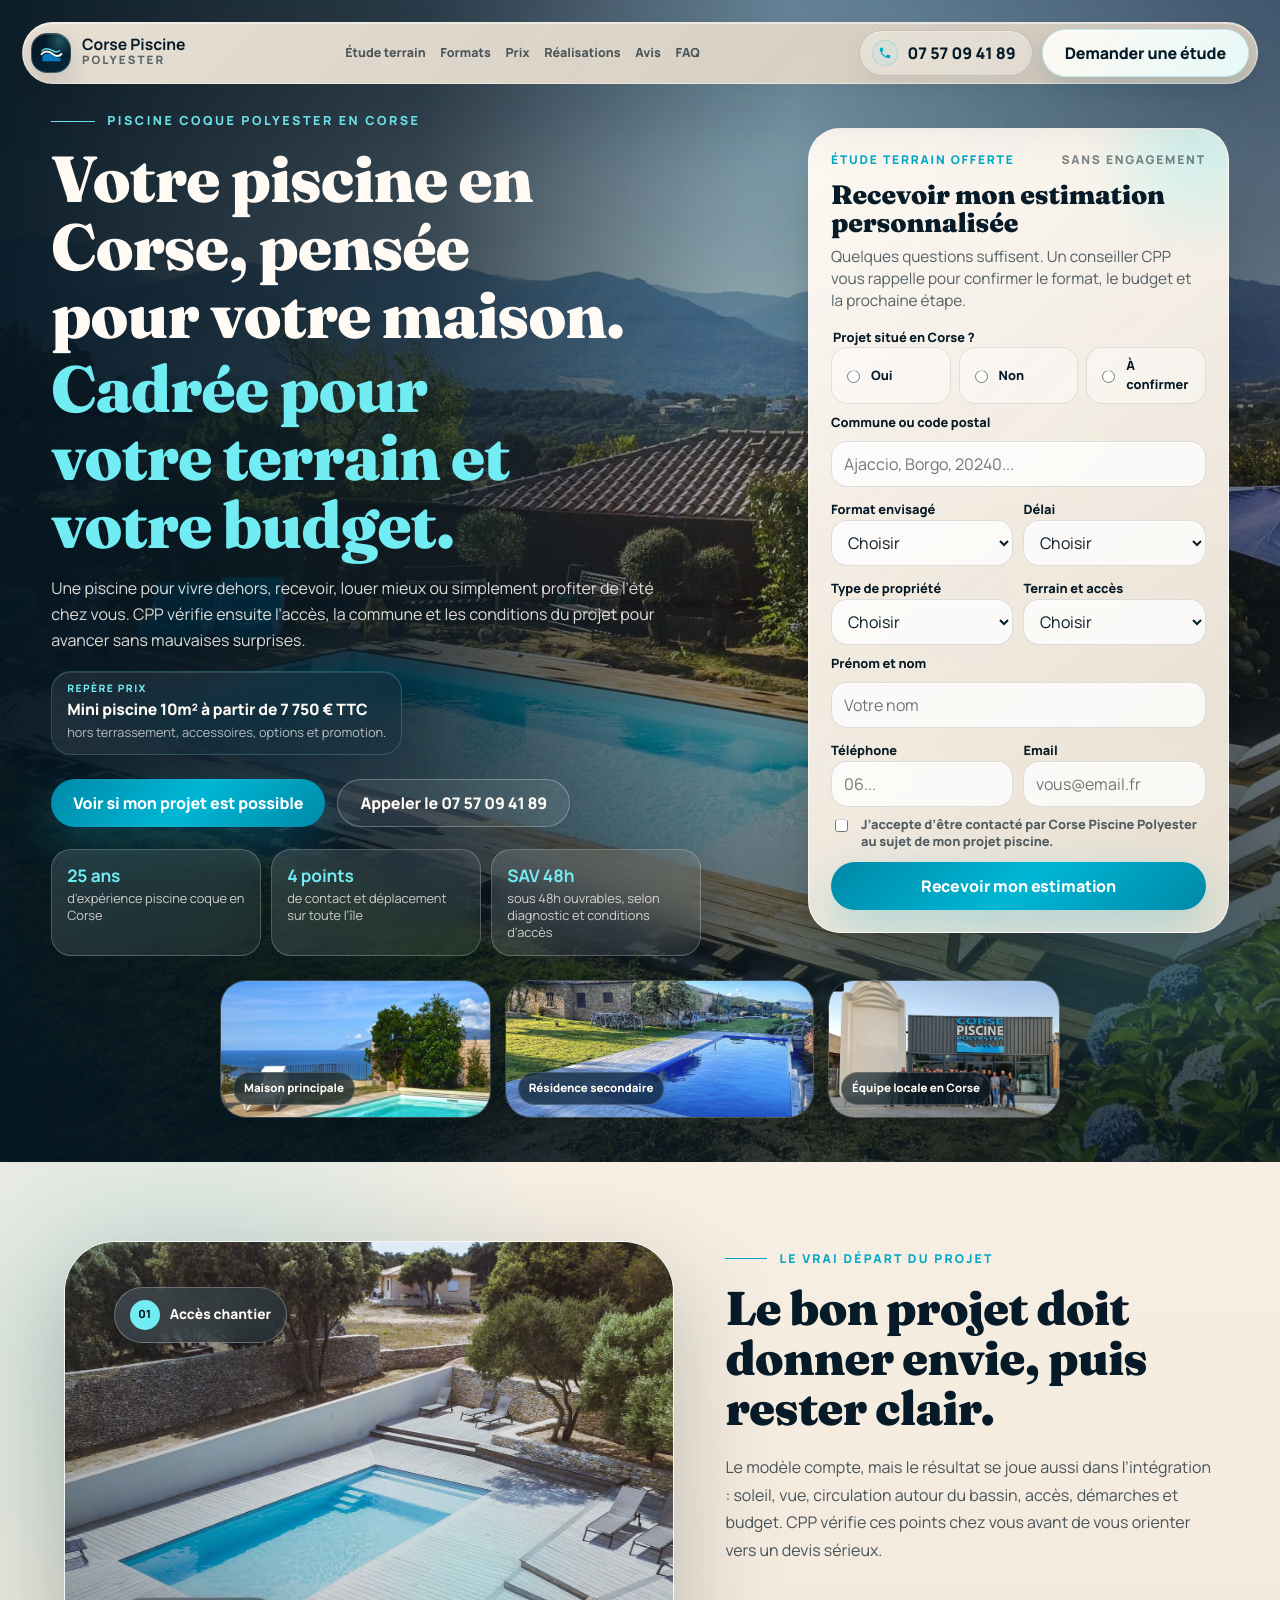
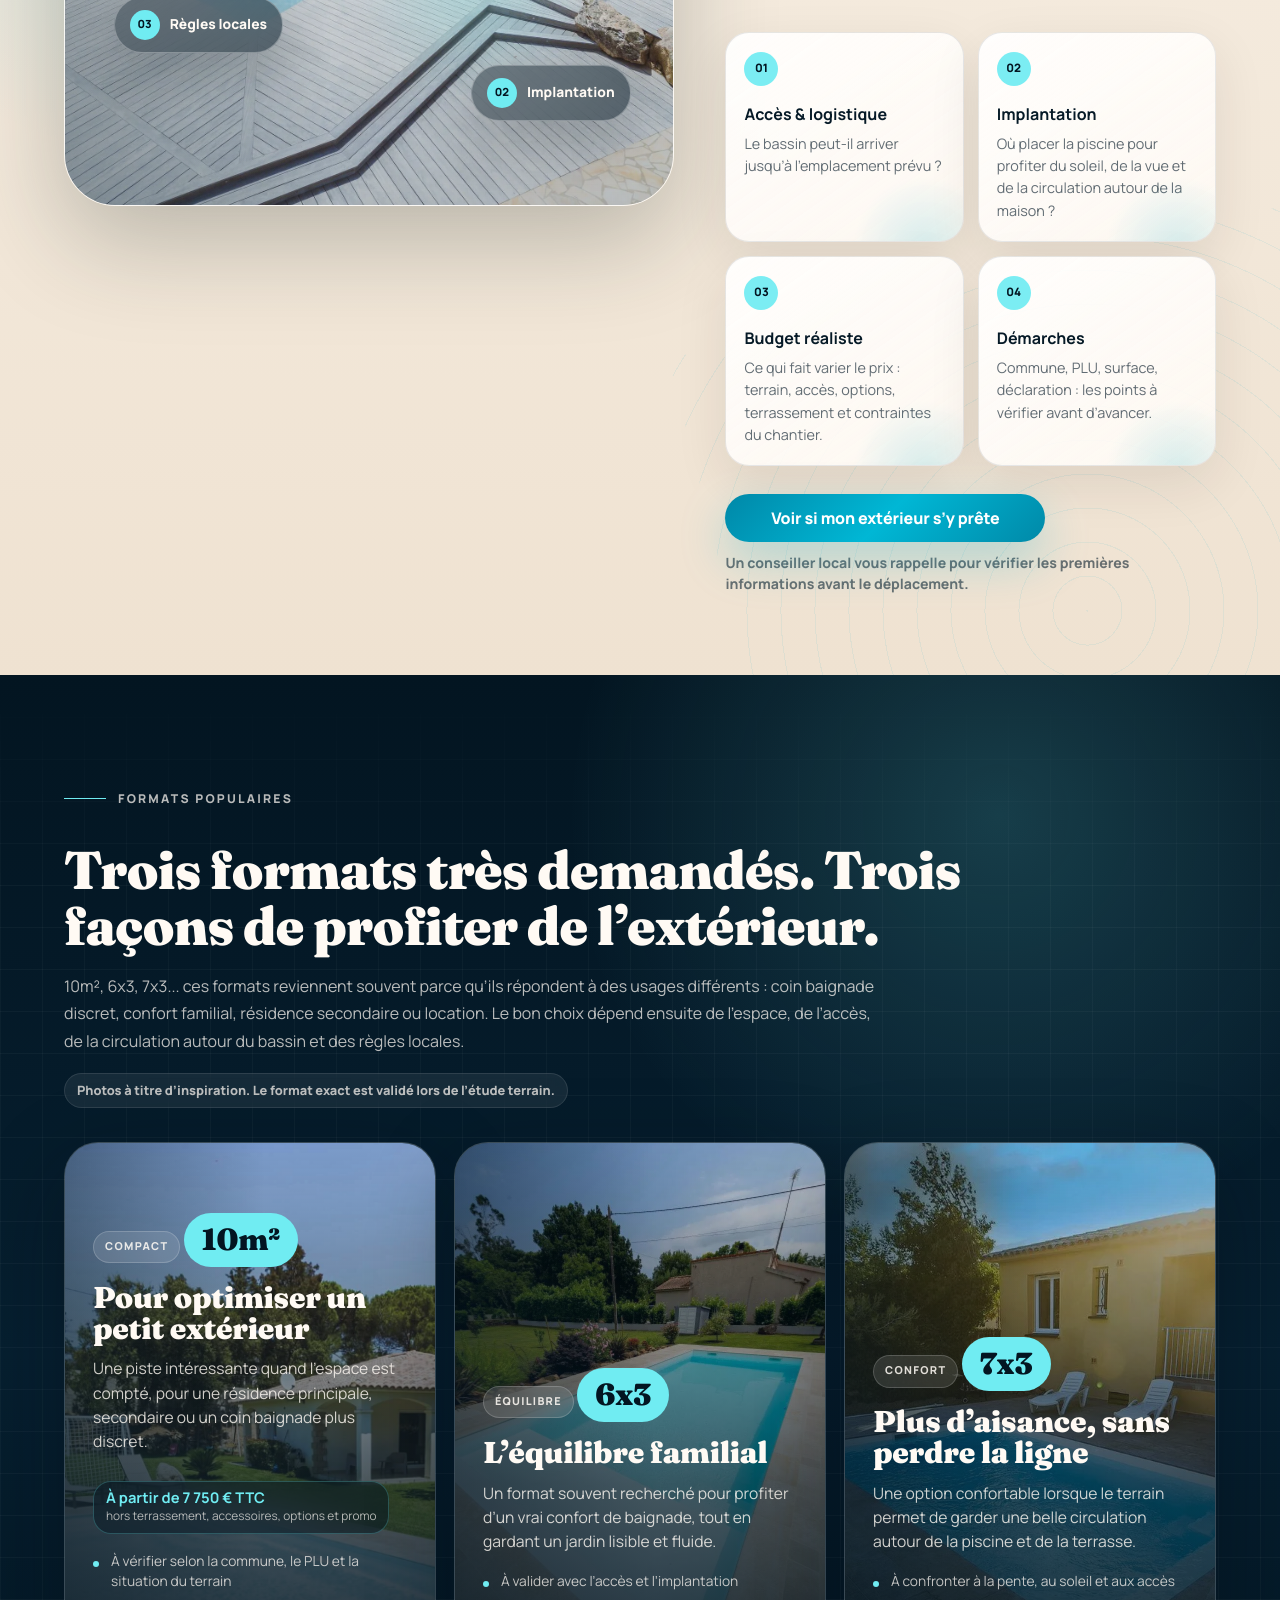
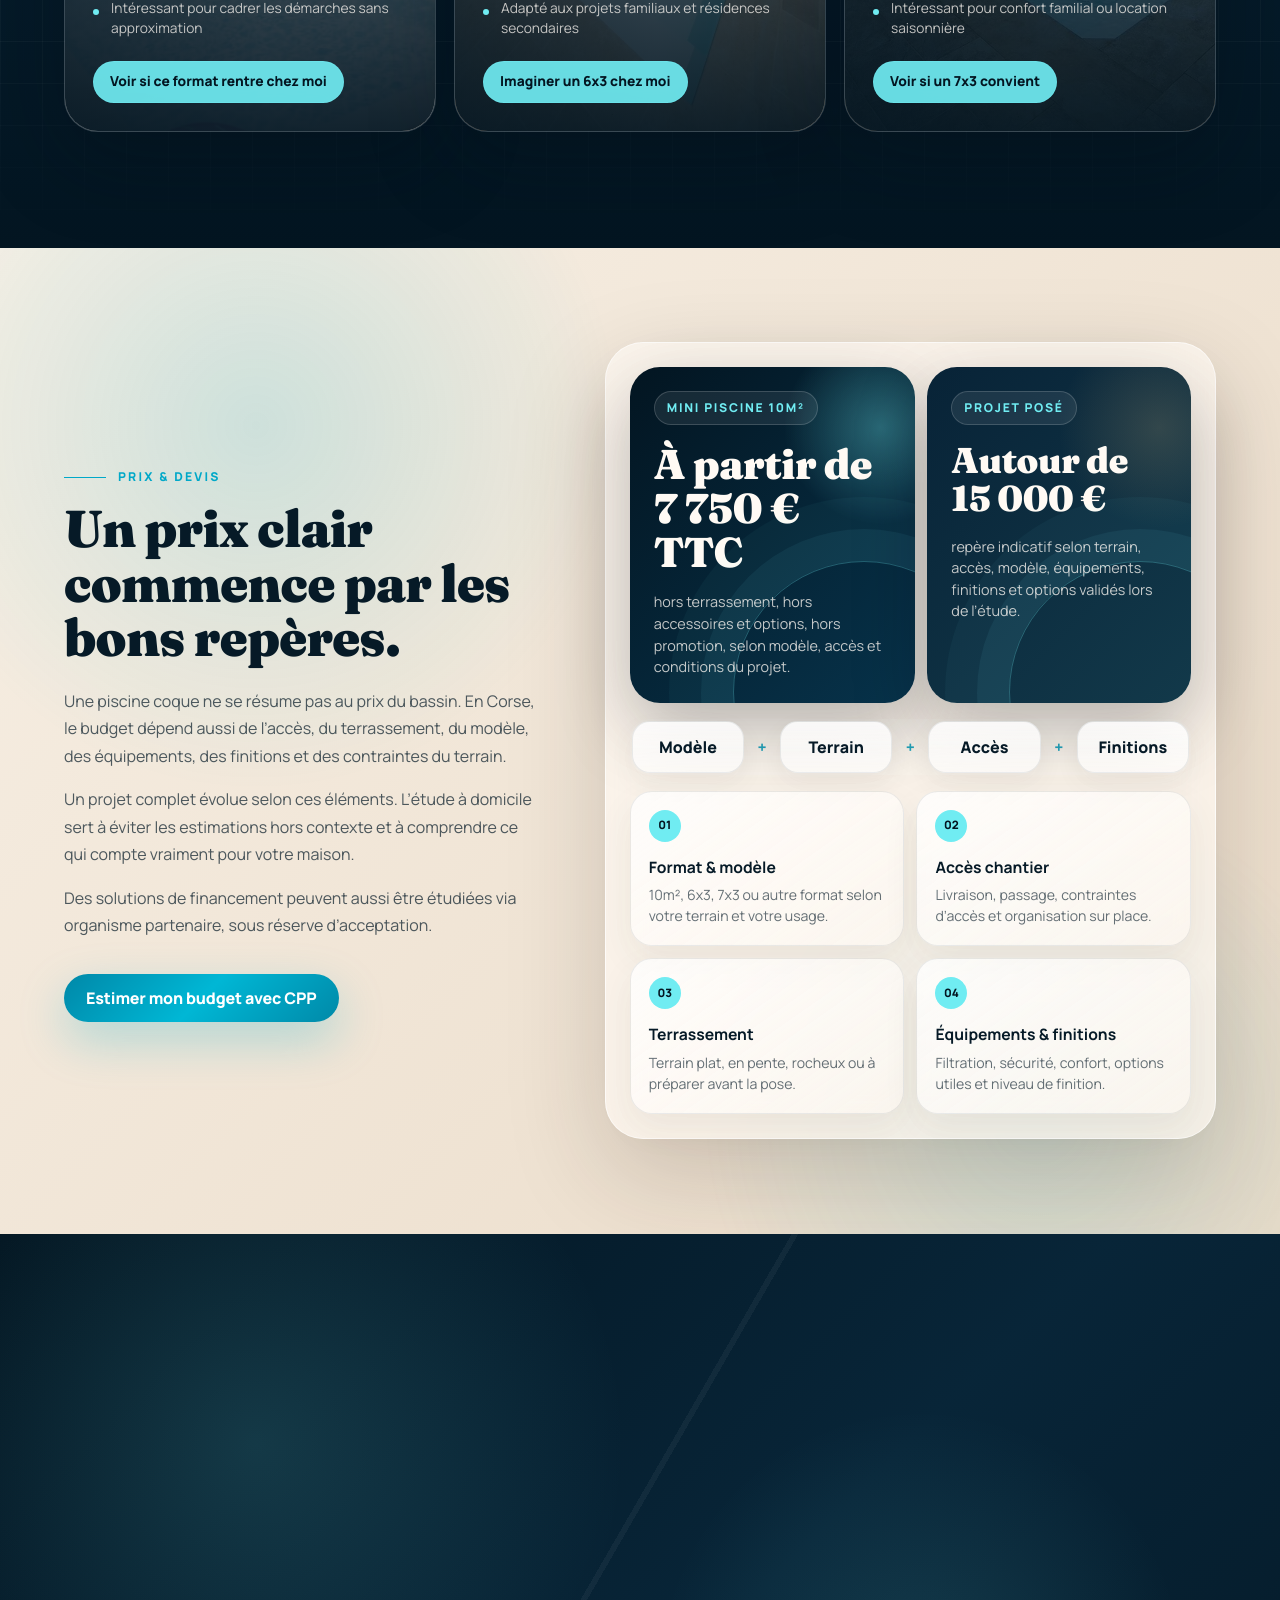
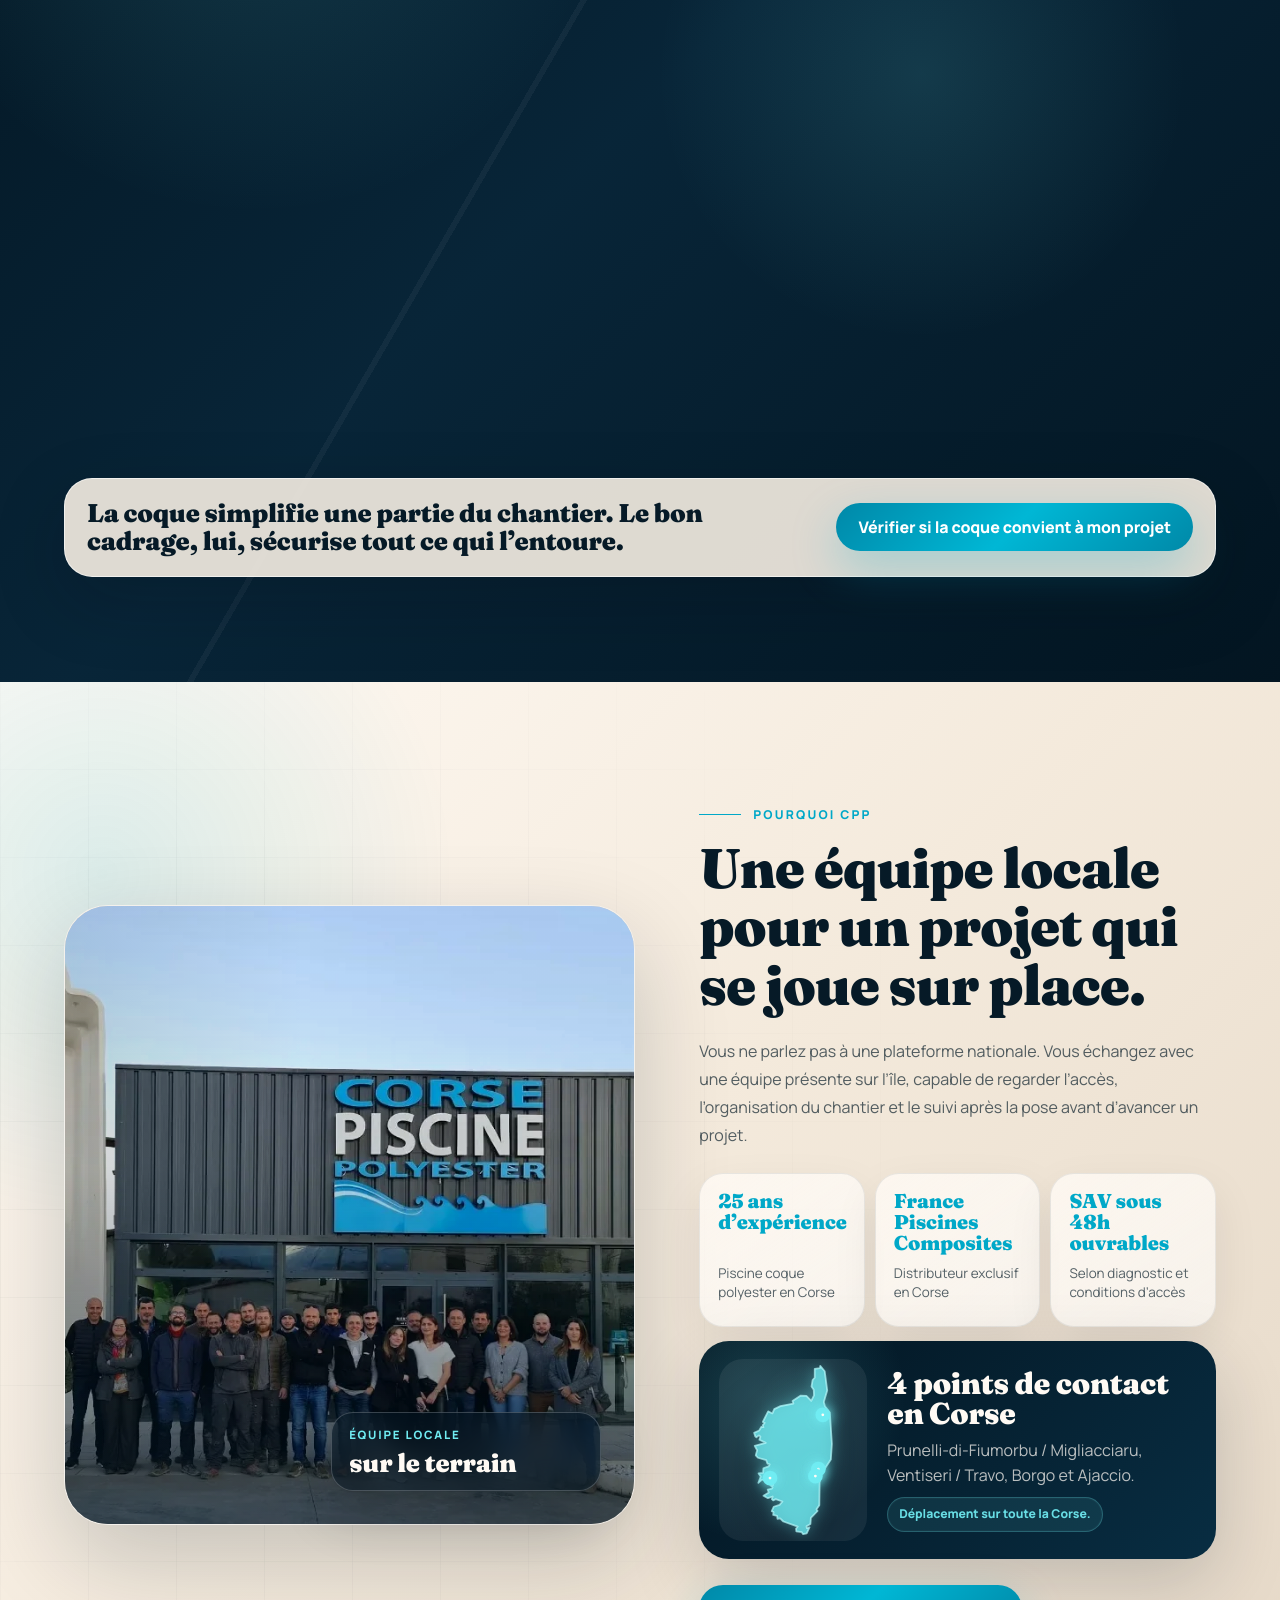
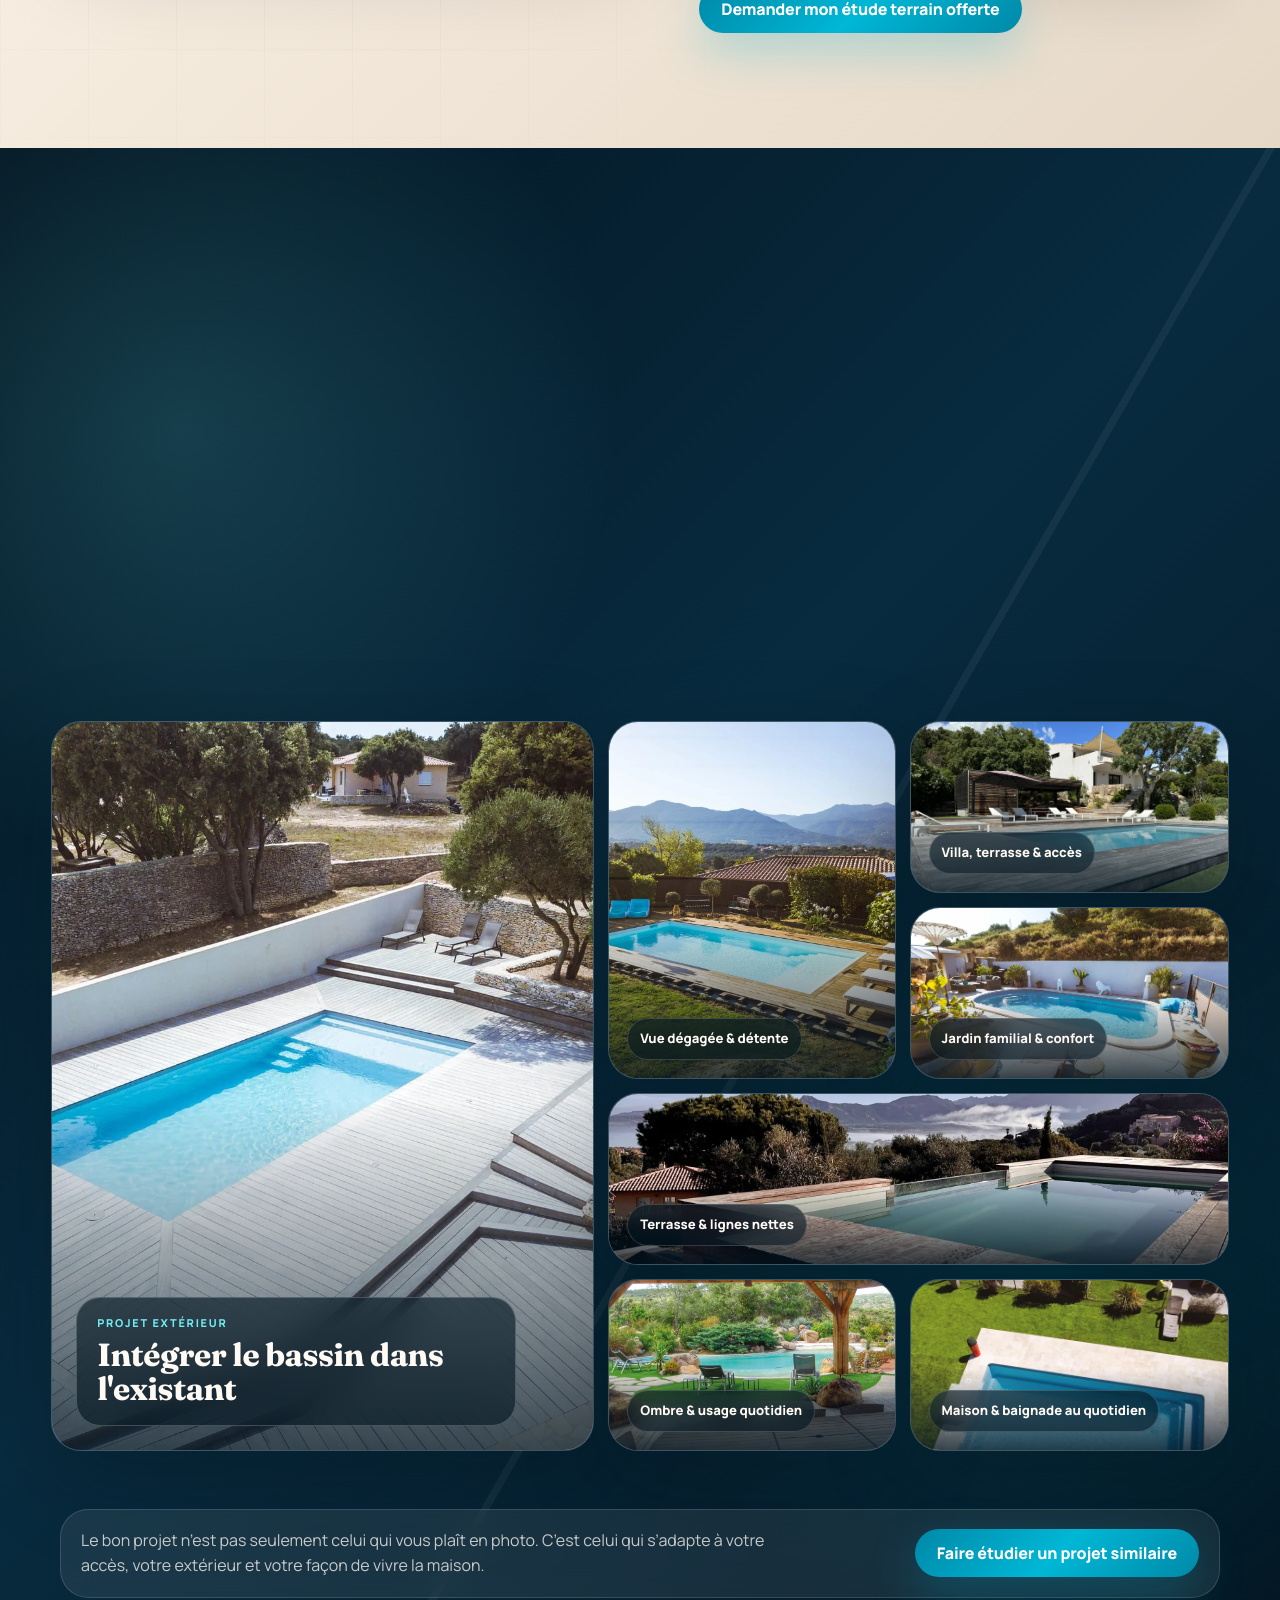
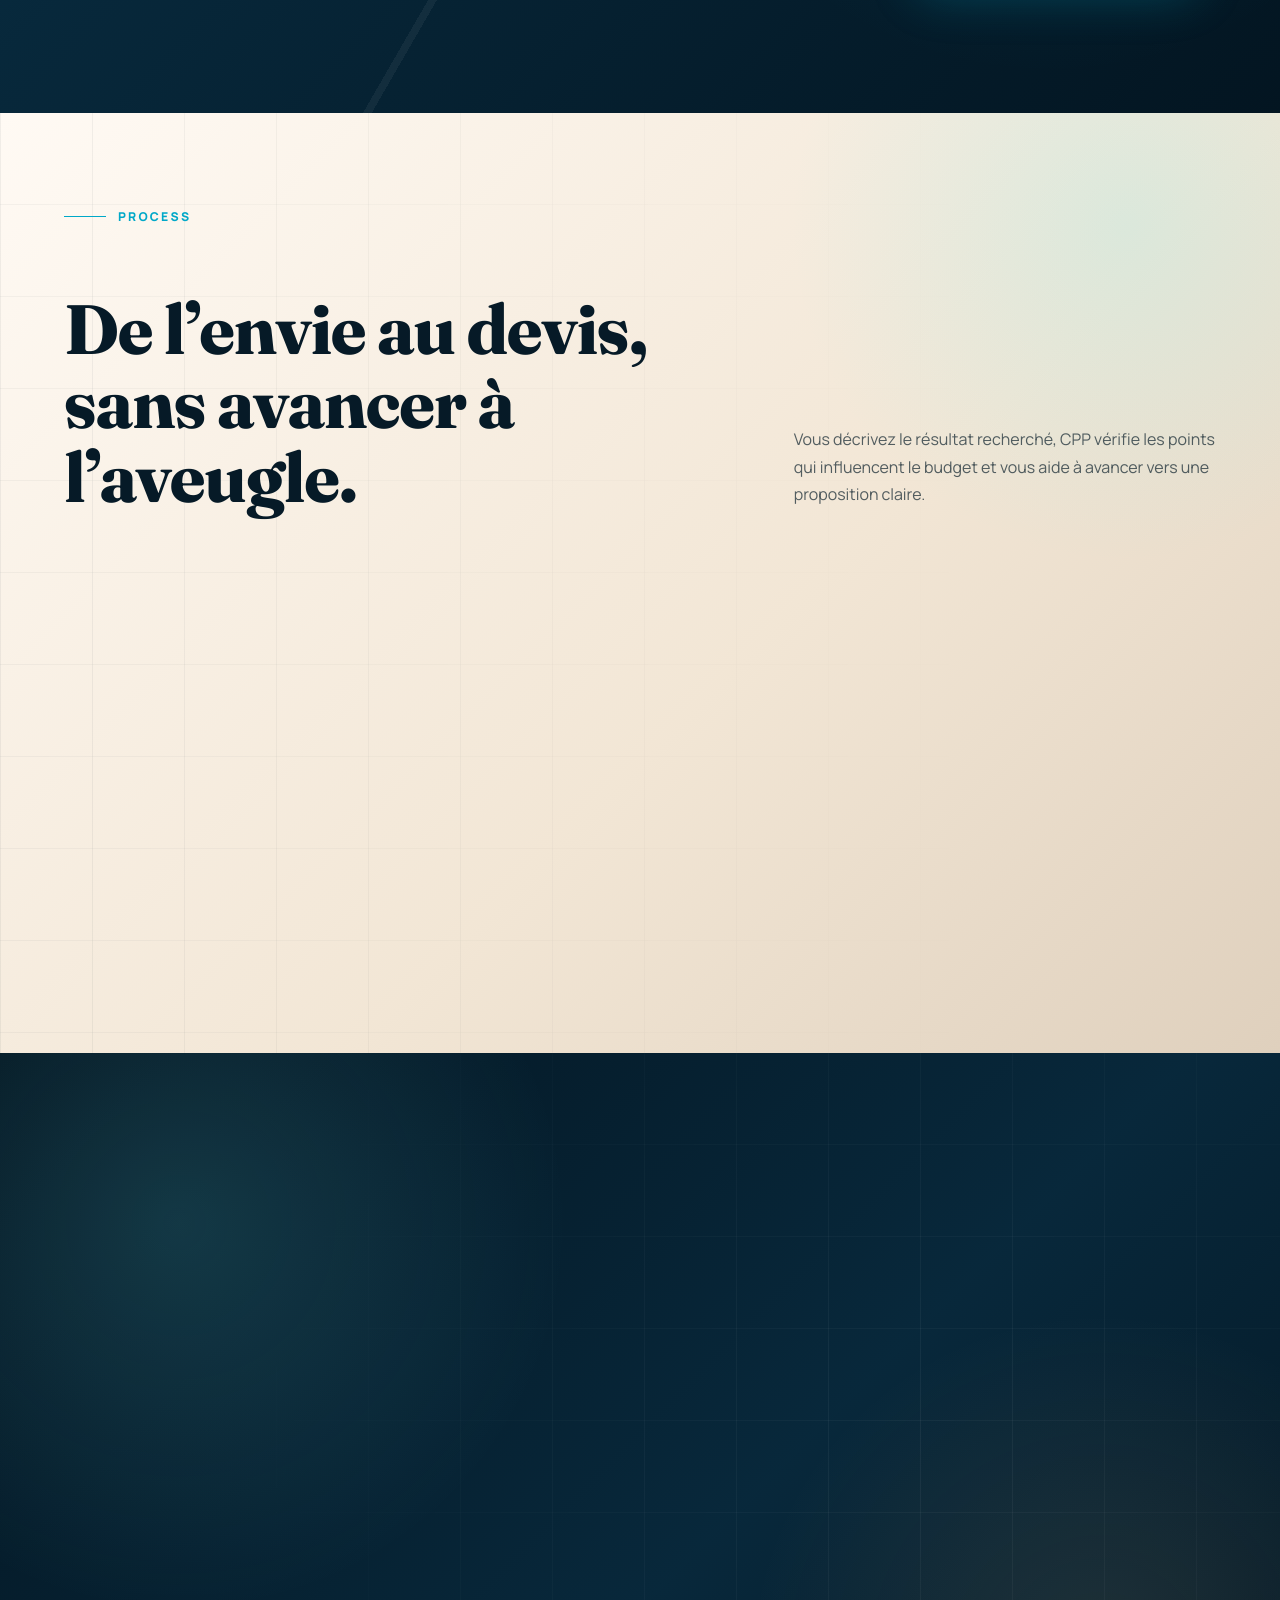
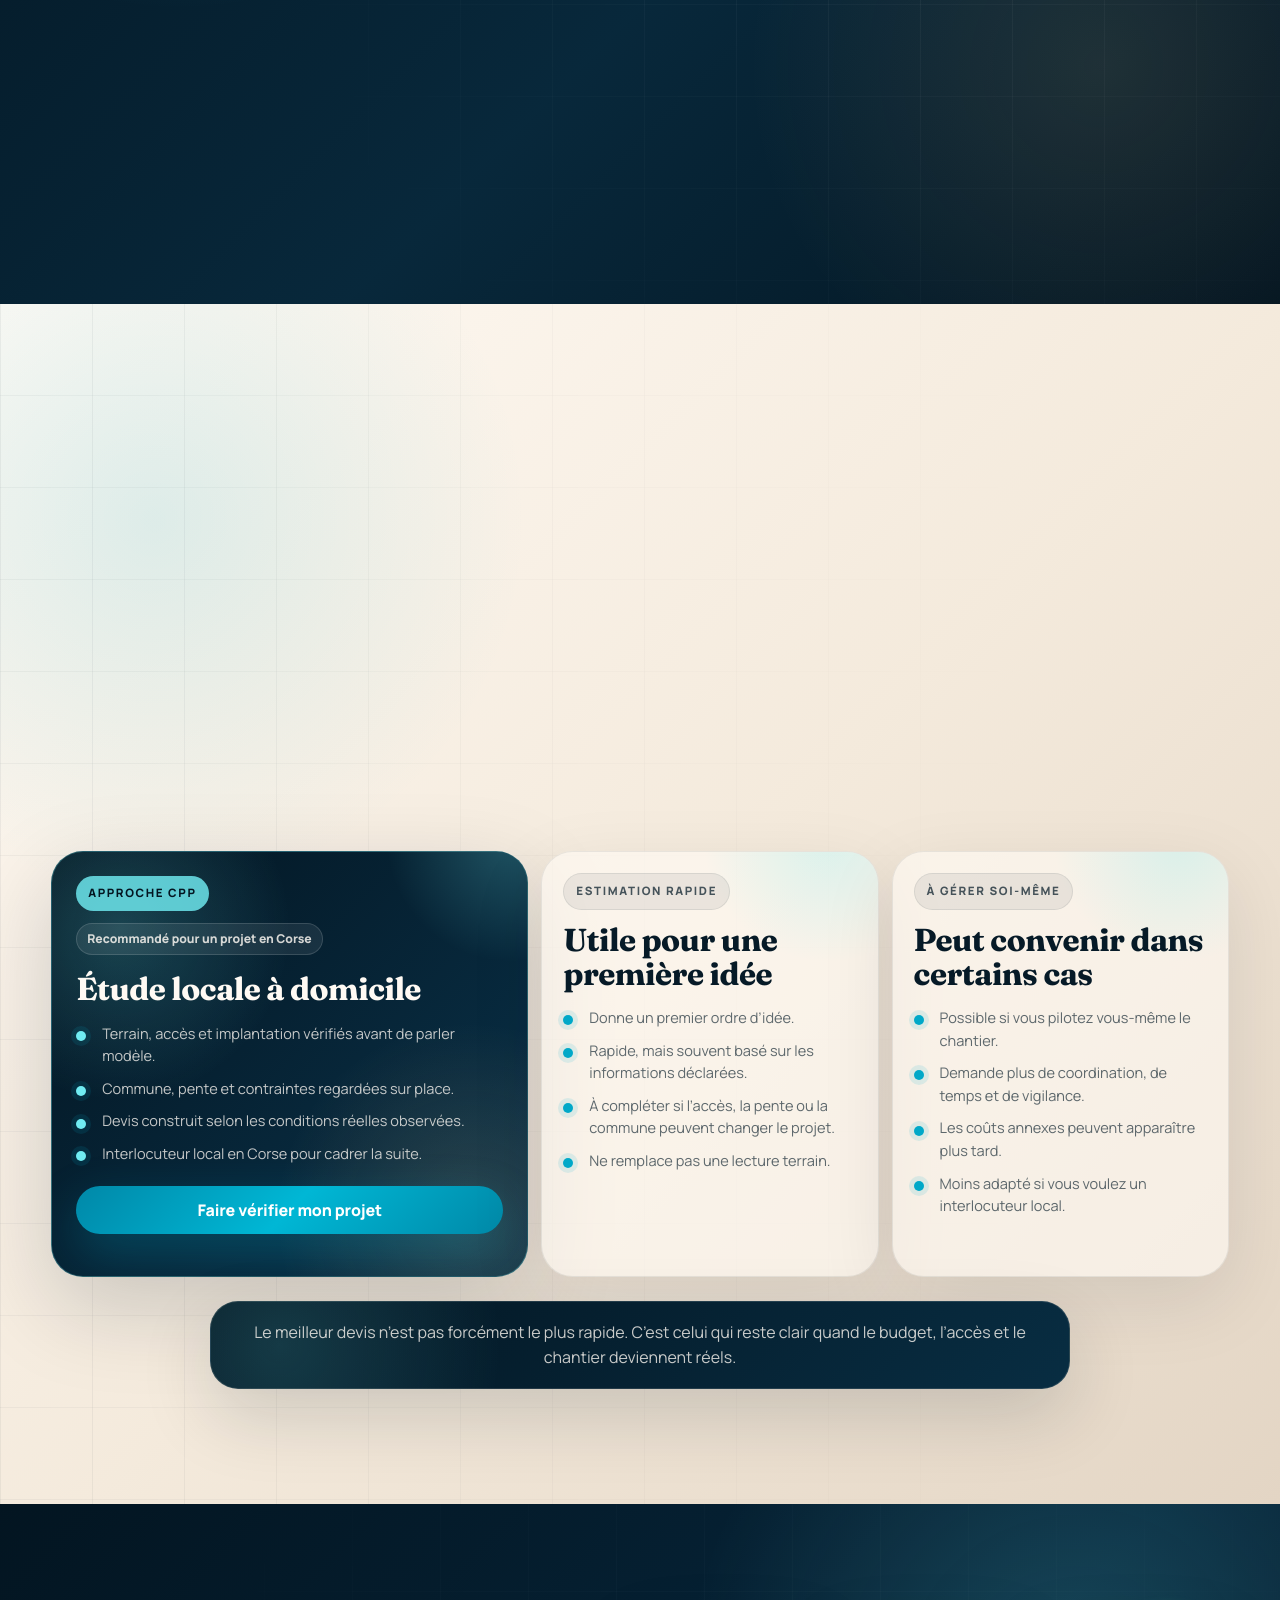
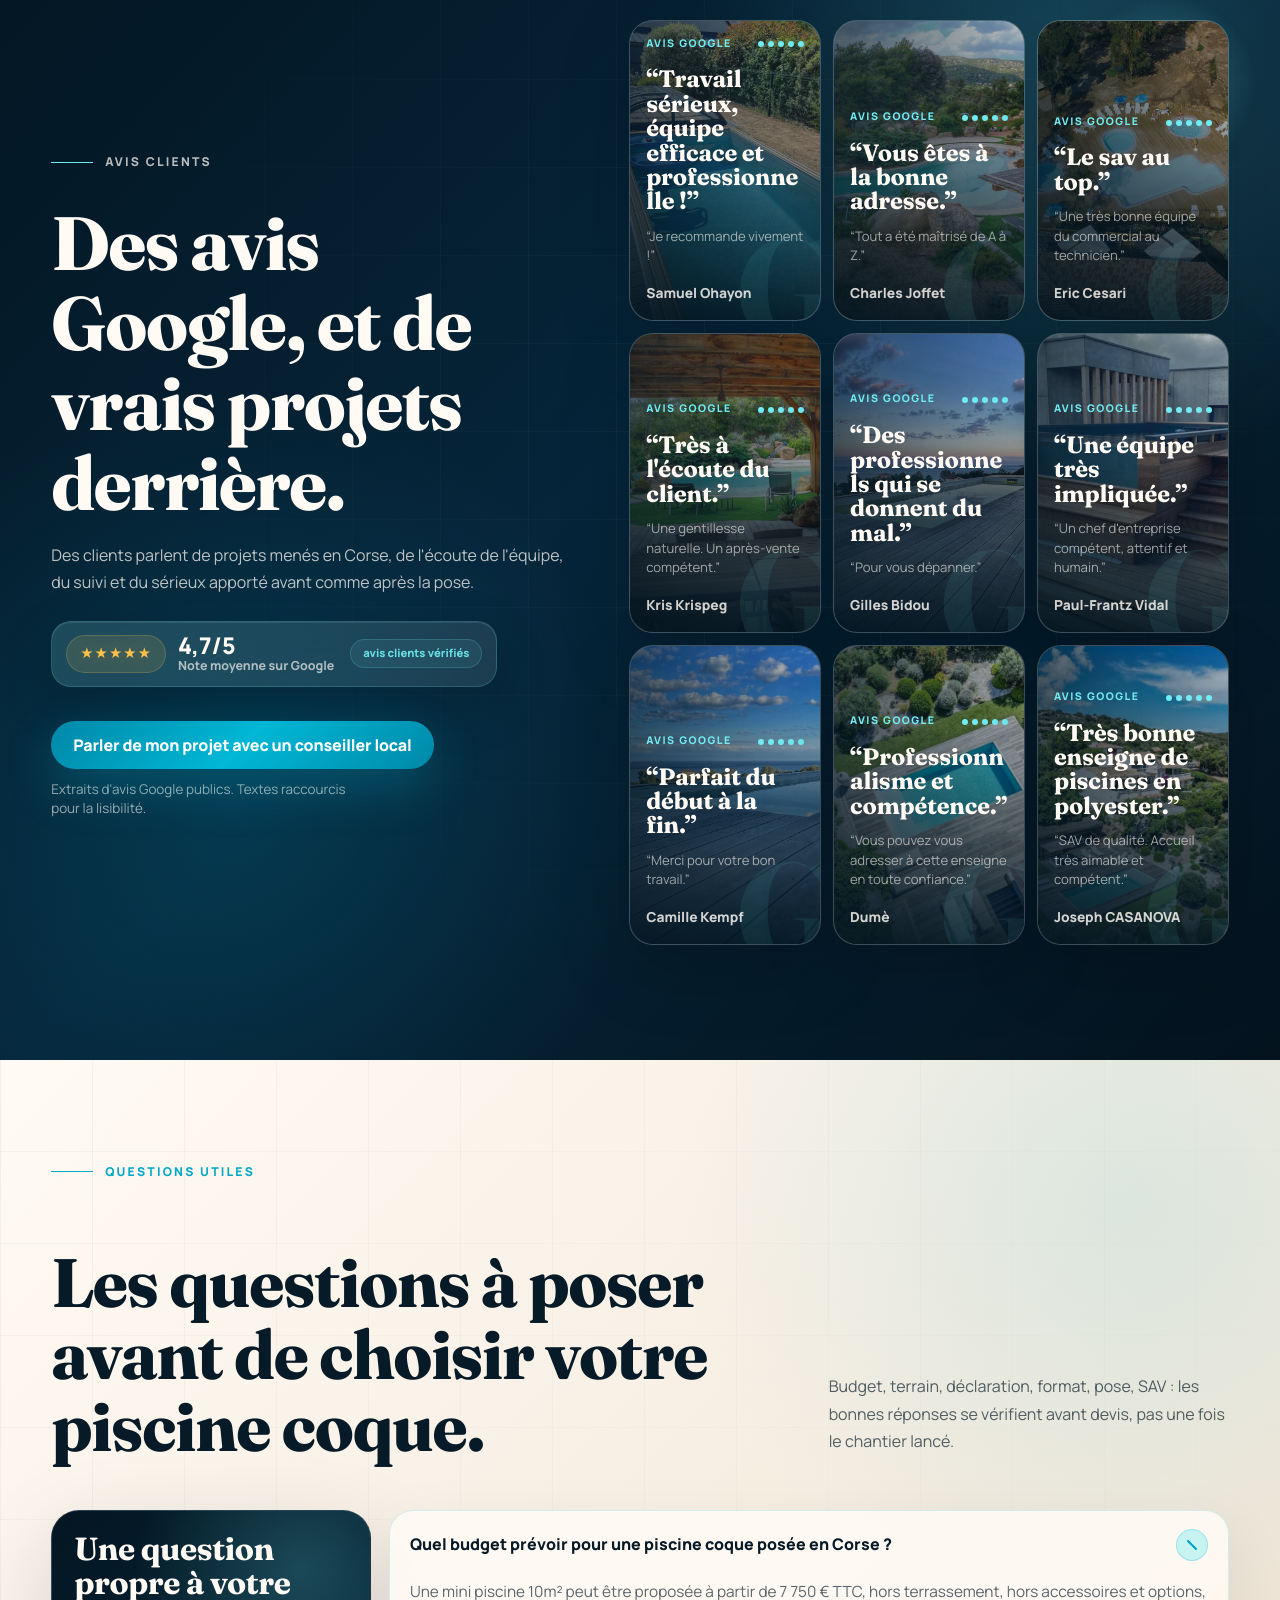
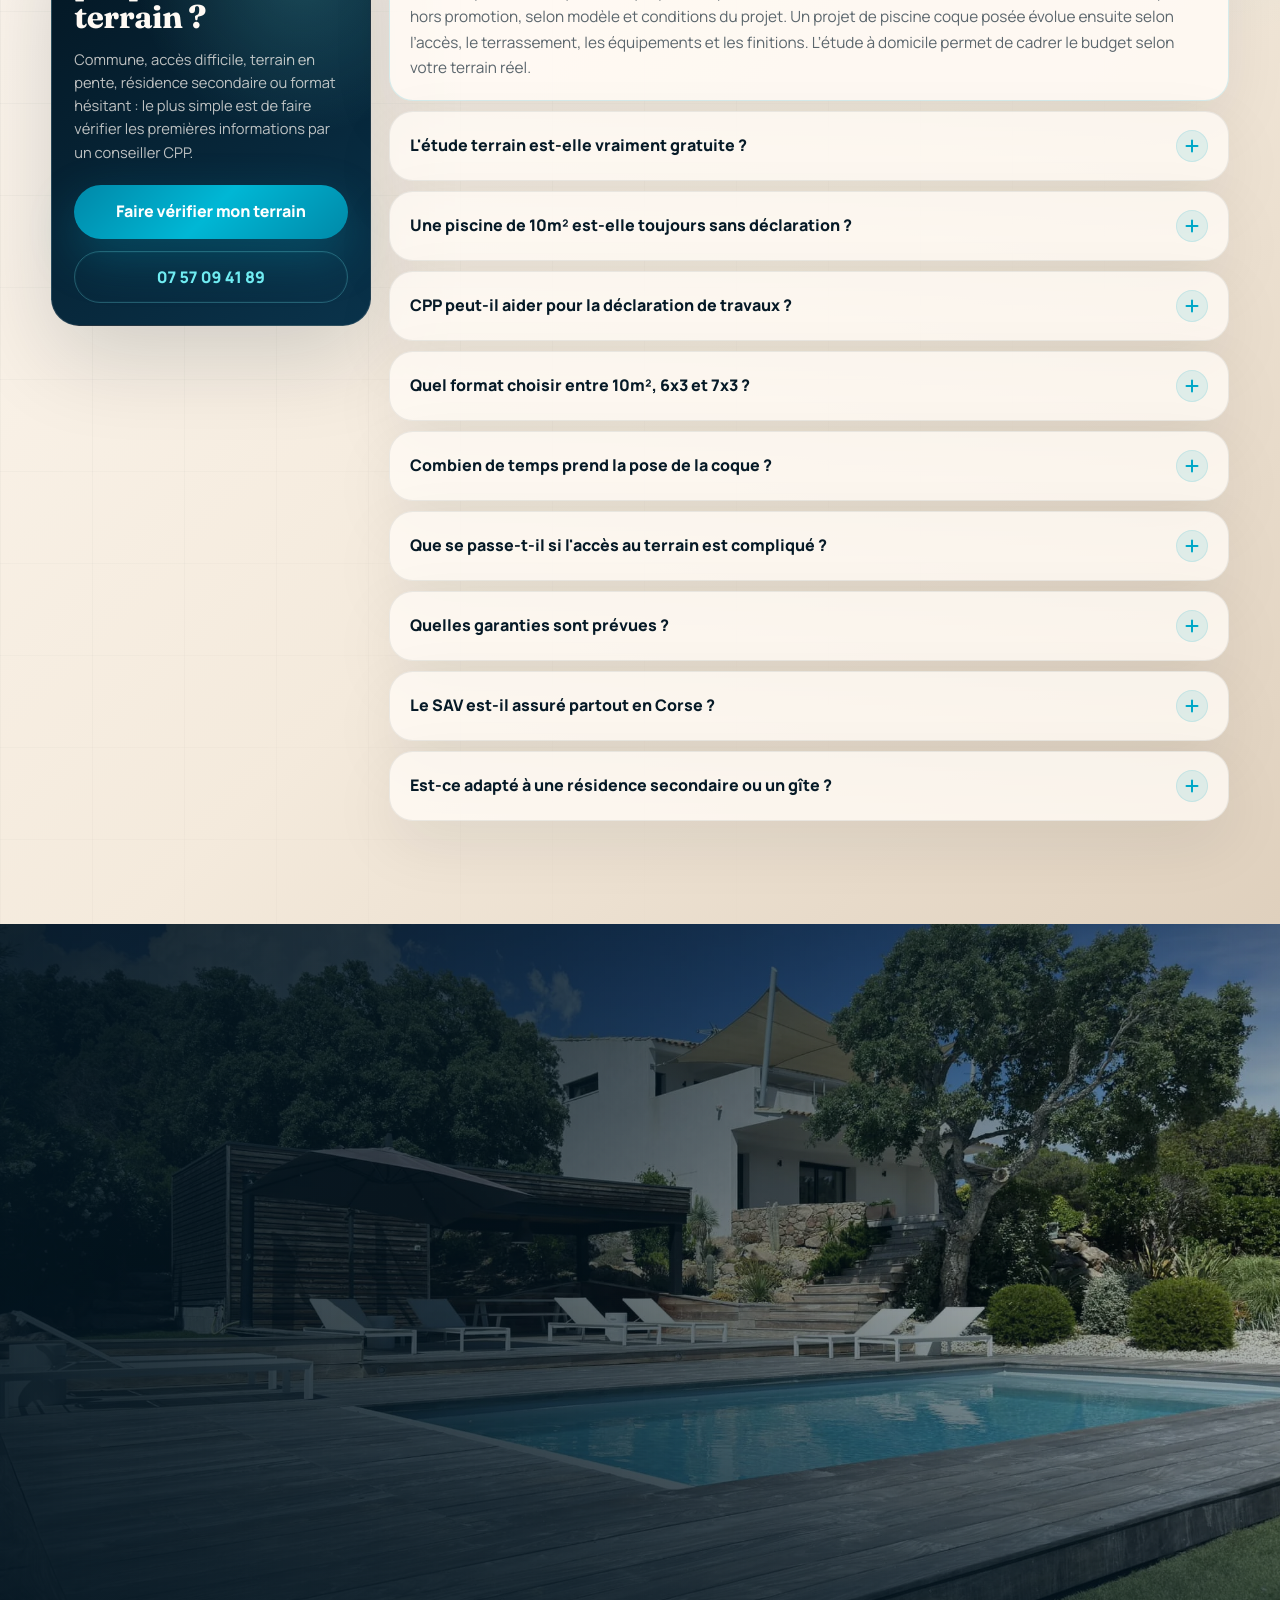
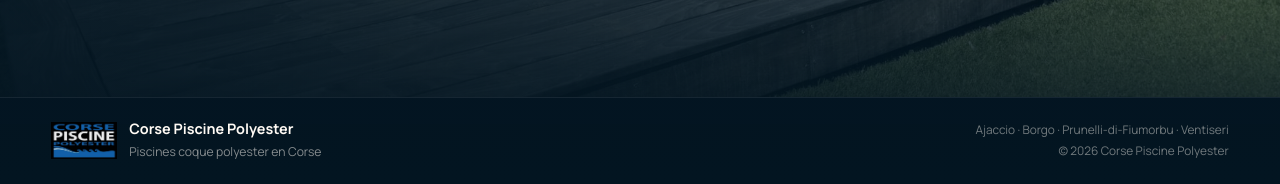
==== index.html @ 0f9ff02d "Add client-requested 25-year manufacturer warranty wording" ====
﻿<!doctype html>
<html lang="fr">
<head>
  <meta charset="utf-8">
  <meta name="viewport" content="width=device-width, initial-scale=1">
  <title>Corse Piscine Polyester | Design Lab V2</title>
  <meta name="description" content="Prototype créatif premium pour Corse Piscine Polyester.">
  <link rel="preload" as="image" href="assets/hero.webp">
  <link rel="stylesheet" href="styles.css?v=mobile-header-phone-exact-center">
</head>
<body>
  <header class="site-header" data-header>
    <a class="brand" href="#hero" aria-label="Corse Piscine Polyester">
      <span class="brand-mark" aria-hidden="true">
        <svg viewBox="0 0 64 64" focusable="false">
          <path class="brand-wave-fill" d="M12 38c8.2-8.4 17.4-8.4 27.6 0 4.1 3.4 8.4 4.2 12.4 2.4v8.9H12V38Z"/>
          <path class="brand-wave-line" d="M10 33.6c7-7.7 15.6-7.7 25.8 0 7.1 5.3 13.1 5.1 18.2-.5"/>
          <path class="brand-wave-line brand-wave-line-soft" d="M11 25.8c6.2-5.9 13.9-5.9 23.1 0 5.7 3.6 11 3.7 15.9.2"/>
        </svg>
      </span>
      <span class="brand-copy">
        <strong>Corse Piscine</strong>
        <small>POLYESTER</small>
      </span>
    </a>
    <nav class="nav-links" aria-label="Navigation prototype">
      <a href="#formulaire">Étude terrain</a>
      <a href="#formats">Formats</a>
      <a href="#budget">Prix</a>
      <a href="#realisations">Réalisations</a>
      <a href="#avis">Avis</a>
      <a href="#faq">FAQ</a>
    </nav>
    <div class="header-actions">
      <a class="header-phone" href="tel:+33757094189" data-track="header_phone_click">
        <span aria-hidden="true">
          <svg viewBox="0 0 24 24" focusable="false">
            <path d="M6.62 10.79c1.44 2.83 3.76 5.15 6.59 6.59l2.2-2.2c.28-.28.68-.36 1.04-.24 1.14.38 2.34.57 3.55.57.55 0 1 .45 1 1V20c0 .55-.45 1-1 1C10.61 21 3 13.39 3 4c0-.55.45-1 1-1h3.49c.55 0 1 .45 1 1 0 1.21.19 2.41.57 3.55.11.36.03.76-.25 1.04l-2.19 2.2Z"/>
          </svg>
        </span>
        07 57 09 41 89
      </a>
      <a class="btn btn-ivory" href="#formulaire" data-track="header_cta_click">Demander une étude</a>
    </div>
  </header>

  <main>
    <section class="hero" id="hero">
      <div class="cinema" aria-hidden="true">
        <img src="assets/hero.webp" alt="" data-parallax>
        <div class="cinema-gradient"></div>
        <div class="water-sheen"></div>
      </div>

      <div class="hero-layout">
        <div class="hero-copy">
          <div class="overline">
            <span></span>
            Piscine coque polyester en Corse
          </div>
          <h1>
            Votre piscine en Corse, pensée pour votre maison.
            <em>Cadrée pour votre terrain et votre budget.</em>
          </h1>
          <p class="lead">Une piscine pour vivre dehors, recevoir, louer mieux ou simplement profiter de l’été chez vous. CPP vérifie ensuite l’accès, la commune et les conditions du projet pour avancer sans mauvaises surprises.</p>

          <p class="hero-price-note">
            <span class="hero-price-label">Repère prix</span>
            <strong>Mini piscine 10m² à partir de 7&nbsp;750&nbsp;€ TTC</strong>
            <span>hors terrassement, accessoires, options et promotion.</span>
          </p>

          <div class="hero-actions">
            <a class="btn btn-water" href="#formulaire" data-track="hero_form_start">Voir si mon projet est possible</a>
            <a class="btn btn-glass" href="tel:+33757094189" data-track="hero_phone_click">Appeler le 07 57 09 41 89</a>
          </div>

          <div class="proof-rail" id="proof" aria-label="Repères de confiance">
            <article>
              <strong>25 ans</strong>
              <span>d’expérience piscine coque en Corse</span>
            </article>
            <article>
              <strong>4 points</strong>
              <span>de contact et déplacement sur toute l’île</span>
            </article>
            <article>
              <strong>SAV 48h</strong>
              <span>sous 48h ouvrables, selon diagnostic et conditions d’accès</span>
            </article>
          </div>
        </div>

        <aside class="diagnostic-card" id="formulaire" aria-labelledby="form-title">
          <div class="card-orbit" aria-hidden="true"></div>
          <div class="card-topline">
            <span>Étude terrain offerte</span>
            <span>Sans engagement</span>
          </div>
          <h2 id="form-title"><span>Recevoir mon estimation</span><span>personnalisée</span></h2>
          <p>Quelques questions suffisent. Un conseiller CPP vous rappelle pour confirmer le format, le budget et la prochaine étape.</p>

          <form class="lead-form lead-form-ghl" id="leadForm" action="thank-you.html" method="get" novalidate data-track-submit="hero_submit">
            <fieldset class="segmented" data-track="hero_format_select">
              <legend>Projet situé en Corse ?</legend>
              <label><input type="radio" name="project_in_corsica" value="oui" required> Oui</label>
              <label><input type="radio" name="project_in_corsica" value="non"> Non</label>
              <label><input type="radio" name="project_in_corsica" value="a-confirmer"> À confirmer</label>
            </fieldset>

            <label for="commune">Commune ou code postal</label>
            <input id="commune" name="commune" type="text" placeholder="Ajaccio, Borgo, 20240..." autocomplete="address-level2" required>

            <div class="form-pair">
              <div>
                <label for="format">Format envisagé</label>
                <select id="format" name="format" required data-track="hero_format_select">
                  <option value="">Choisir</option>
                  <option value="10m2">10m²</option>
                  <option value="6x3">6x3</option>
                  <option value="7x3">7x3</option>
                  <option value="autre">Autre</option>
                  <option value="indecis">Je ne sais pas encore</option>
                </select>
              </div>
              <div>
                <label for="timeline">Délai</label>
                <select id="timeline" name="timeline" required>
                  <option value="">Choisir</option>
                  <option value="asap">Dès que possible</option>
                  <option value="1-3">1 à 3 mois</option>
                  <option value="3-6">3 à 6 mois</option>
                  <option value="later">Plus tard</option>
                </select>
              </div>
            </div>

            <div class="form-pair">
              <div>
                <label for="property_type">Type de propriété</label>
                <select id="property_type" name="property_type" required>
                  <option value="">Choisir</option>
                  <option value="residence-principale">Résidence principale</option>
                  <option value="residence-secondaire">Résidence secondaire</option>
                  <option value="gite-location">Gîte ou location saisonnière</option>
                  <option value="construction-neuve">Construction neuve</option>
                  <option value="autre">Autre</option>
                </select>
              </div>
              <div>
                <label for="terrain_access">Terrain et accès</label>
                <select id="terrain_access" name="terrain_access" required>
                  <option value="">Choisir</option>
                  <option value="facile">Accès facile</option>
                  <option value="a-verifier">Accès à vérifier</option>
                  <option value="pente">Terrain en pente</option>
                  <option value="construction">Construction en cours</option>
                  <option value="inconnu">Je ne sais pas</option>
                </select>
              </div>
            </div>

            <label for="name">Prénom et nom</label>
            <input id="name" name="name" type="text" placeholder="Votre nom" autocomplete="name" required>

            <div class="form-pair">
              <div>
                <label for="phone">Téléphone</label>
                <input id="phone" name="phone" type="tel" placeholder="06..." autocomplete="tel" required>
              </div>
              <div>
                <label for="email">Email</label>
                <input id="email" name="email" type="email" placeholder="vous@email.fr" autocomplete="email">
              </div>
            </div>

            <input type="hidden" name="gclid" data-hidden-field="gclid">
            <input type="hidden" name="utm_source" data-hidden-field="utm_source">
            <input type="hidden" name="utm_medium" data-hidden-field="utm_medium">
            <input type="hidden" name="utm_campaign" data-hidden-field="utm_campaign">
            <input type="hidden" name="utm_term" data-hidden-field="utm_term">
            <input type="hidden" name="utm_content" data-hidden-field="utm_content">
            <input type="hidden" name="landing_page" data-hidden-field="landing_page">
            <input type="hidden" name="hero_variant" value="v2_design_lab">
            <input type="hidden" name="form_variant" value="ghl_one_step_compact">
            <input type="hidden" name="device" data-hidden-field="device">
            <input type="hidden" name="referrer" data-hidden-field="referrer">

            <label class="consent">
              <input type="checkbox" required>
              <span>J’accepte d’être contacté par Corse Piscine Polyester au sujet de mon projet piscine.</span>
            </label>

            <p class="form-error" id="formError" role="alert" hidden>Merci de compléter les champs obligatoires. Vous pouvez aussi appeler le 07 57 09 41 89.</p>
            <button class="btn btn-water btn-wide" type="submit" data-track="hero_submit">Recevoir mon estimation</button>
          </form>
        </aside>
      </div>

      <div class="visual-strip" aria-label="Preuves visuelles">
        <figure>
          <img src="assets/hero-villa.webp" alt="Piscine et villa en Corse">
          <figcaption>Maison principale</figcaption>
        </figure>
        <figure>
          <img src="assets/hero-stone.webp" alt="Piscine près d'une maison en pierre en Corse">
          <figcaption>Résidence secondaire</figcaption>
        </figure>
        <figure>
          <img src="assets/team-facade.webp" alt="Équipe Corse Piscine Polyester devant un point de contact en Corse">
          <figcaption>Équipe locale en Corse</figcaption>
        </figure>
      </div>
    </section>

    <section class="terrain-section" id="terrain" aria-labelledby="terrain-title" data-hide-sticky>
      <div class="terrain-media" data-reveal>
        <div class="terrain-visual">
          <img src="assets/terrain.webp" alt="Piscine coque dans un jardin corse avec terrasse, murs en pierre et végétation méditerranéenne">
          <div class="terrain-glow" aria-hidden="true"></div>
          <div class="terrain-note terrain-note-access">
            <span>01</span>
            Accès chantier
          </div>
          <div class="terrain-note terrain-note-slope">
            <span>02</span>
            Implantation
          </div>
          <div class="terrain-note terrain-note-admin">
            <span>03</span>
            Règles locales
          </div>
        </div>
      </div>

      <div class="terrain-copy" data-reveal>
        <div class="section-kicker">
          <span></span>
          LE VRAI DÉPART DU PROJET
        </div>
        <h2 id="terrain-title">Le bon projet doit donner envie, puis rester clair.</h2>
        <p>Le modèle compte, mais le résultat se joue aussi dans l’intégration : soleil, vue, circulation autour du bassin, accès, démarches et budget. CPP vérifie ces points chez vous avant de vous orienter vers un devis sérieux.</p>
      </div>

      <div class="terrain-diagnostics" data-reveal>
        <div class="terrain-checklist">
          <article>
            <strong>Accès & logistique</strong>
            <span>Le bassin peut-il arriver jusqu’à l’emplacement prévu ?</span>
          </article>
          <article>
            <strong>Implantation</strong>
            <span>Où placer la piscine pour profiter du soleil, de la vue et de la circulation autour de la maison ?</span>
          </article>
          <article>
            <strong>Budget réaliste</strong>
            <span>Ce qui fait varier le prix : terrain, accès, options, terrassement et contraintes du chantier.</span>
          </article>
          <article>
            <strong>Démarches</strong>
            <span>Commune, PLU, surface, déclaration : les points à vérifier avant d’avancer.</span>
          </article>
        </div>

        <div class="terrain-actions">
          <a class="btn btn-water" href="#formulaire" data-track="terrain_cta_click">Voir si mon extérieur s’y prête</a>
          <a hidden href="#formulaire" data-track="study_section_cta_click" aria-hidden="true" tabindex="-1">&Eacute;tude terrain</a>
          <p>Un conseiller local vous rappelle pour vérifier les premières informations avant le déplacement.</p>
        </div>
      </div>
    </section>

    <section class="formats-section" id="formats" aria-labelledby="formats-title" data-hide-sticky>
      <div class="formats-head" data-reveal>
        <div class="section-kicker section-kicker-light">
          <span></span>
          FORMATS POPULAIRES
        </div>
        <h2 id="formats-title">Trois formats très demandés. Trois façons de profiter de l’extérieur.</h2>
        <p>10m², 6x3, 7x3... ces formats reviennent souvent parce qu’ils répondent à des usages différents : coin baignade discret, confort familial, résidence secondaire ou location. Le bon choix dépend ensuite de l’espace, de l’accès, de la circulation autour du bassin et des règles locales.</p>
        <p class="formats-note">Photos à titre d’inspiration. Le format exact est validé lors de l’étude terrain.</p>
        <p class="formats-swipe-cue">Glissez pour comparer les formats</p>
      </div>

      <div class="format-stage" data-reveal>
        <article class="format-card format-card-featured format-card-compact">
          <a href="#formulaire" data-track="format_10m2_click" data-format-choice="10m2" aria-label="Préselectionner le format 10m²">
            <figure>
              <img src="assets/format-10m2.webp" alt="Piscine compacte comme inspiration de format 10m²">
              <figcaption>Visuel d’inspiration</figcaption>
            </figure>
            <div class="format-content">
              <span class="format-size">10m²</span>
              <h3>Pour optimiser un petit extérieur</h3>
              <p>Une piste intéressante quand l’espace est compté, pour une résidence principale, secondaire ou un coin baignade plus discret.</p>
              <p class="format-mini-price"><strong>À partir de 7&nbsp;750&nbsp;€ TTC</strong><span>hors terrassement, accessoires, options et promo</span></p>
              <ul>
                <li>À vérifier selon la commune, le PLU et la situation du terrain</li>
                <li>Intéressant pour cadrer les démarches sans approximation</li>
              </ul>
              <span class="format-cta">Voir si ce format rentre chez moi</span>
            </div>
          </a>
        </article>

        <article class="format-card format-card-family">
          <a href="#formulaire" data-track="format_6x3_click" data-format-choice="6x3" aria-label="Préselectionner le format 6x3">
            <figure>
              <img src="assets/format-6x3.webp" alt="Piscine rectangulaire familiale comme inspiration de format 6x3">
              <figcaption>Visuel d’inspiration</figcaption>
            </figure>
            <div class="format-content">
              <span class="format-size">6x3</span>
              <h3>L’équilibre familial</h3>
              <p>Un format souvent recherché pour profiter d’un vrai confort de baignade, tout en gardant un jardin lisible et fluide.</p>
              <ul>
                <li>À valider avec l’accès et l’implantation</li>
                <li>Adapté aux projets familiaux et résidences secondaires</li>
              </ul>
              <span class="format-cta">Imaginer un 6x3 chez moi</span>
            </div>
          </a>
        </article>

        <article class="format-card format-card-comfort">
          <a href="#formulaire" data-track="format_7x3_click" data-format-choice="7x3" aria-label="Préselectionner le format 7x3">
            <figure>
              <img src="assets/format-7x3.webp" alt="Piscine avec terrasse comme inspiration de format 7x3">
              <figcaption>Visuel d’inspiration</figcaption>
            </figure>
            <div class="format-content">
              <span class="format-size">7x3</span>
              <h3>Plus d’aisance, sans perdre la ligne</h3>
              <p>Une option confortable lorsque le terrain permet de garder une belle circulation autour de la piscine et de la terrasse.</p>
              <ul>
                <li>À confronter à la pente, au soleil et aux accès</li>
                <li>Intéressant pour confort familial ou location saisonnière</li>
              </ul>
              <span class="format-cta">Voir si un 7x3 convient</span>
            </div>
          </a>
        </article>
      </div>
    </section>

    <section class="budget-section" id="budget" aria-labelledby="budget-title" data-hide-sticky>
      <div class="budget-copy" data-reveal>
        <div class="section-kicker">
          <span></span>
          PRIX & DEVIS
        </div>
        <h2 id="budget-title">Un prix clair commence par les bons repères.</h2>
        <p>Une piscine coque ne se résume pas au prix du bassin. En Corse, le budget dépend aussi de l’accès, du terrassement, du modèle, des équipements, des finitions et des contraintes du terrain.</p>
        <p>Un projet complet évolue selon ces éléments. L’étude à domicile sert à éviter les estimations hors contexte et à comprendre ce qui compte vraiment pour votre maison.</p>
        <p>Des solutions de financement peuvent aussi être étudiées via organisme partenaire, sous réserve d’acceptation.</p>
        <a class="btn btn-water budget-cta" href="#formulaire" data-track="price_cta_click">
          <span class="budget-cta-full">Estimer mon budget avec CPP</span>
          <span class="budget-cta-short">Estimer mon budget</span>
        </a>
      </div>

      <div class="budget-panel" data-reveal>
        <div class="price-anchor-group">
          <div class="price-anchor price-anchor-entry">
            <span>MINI PISCINE 10M²</span>
            <strong>À partir de 7&nbsp;750&nbsp;€ TTC</strong>
            <p>hors terrassement, hors accessoires et options, hors promotion, selon modèle, accès et conditions du projet.</p>
          </div>
          <div class="price-anchor price-anchor-project">
            <span>PROJET POSÉ</span>
            <strong>Autour de 15&nbsp;000&nbsp;€</strong>
            <p>repère indicatif selon terrain, accès, modèle, équipements, finitions et options validés lors de l’étude.</p>
          </div>
        </div>

        <div class="budget-equation" aria-label="Variables qui composent le budget">
          <span>Modèle</span>
          <b>+</b>
          <span>Terrain</span>
          <b>+</b>
          <span>Accès</span>
          <b>+</b>
          <span>Finitions</span>
        </div>

        <div class="budget-grid">
          <article>
            <span>01</span>
            <strong>Format & modèle</strong>
            <p>10m², 6x3, 7x3 ou autre format selon votre terrain et votre usage.</p>
          </article>
          <article>
            <span>02</span>
            <strong>Accès chantier</strong>
            <p>Livraison, passage, contraintes d’accès et organisation sur place.</p>
          </article>
          <article>
            <span>03</span>
            <strong>Terrassement</strong>
            <p>Terrain plat, en pente, rocheux ou à préparer avant la pose.</p>
          </article>
          <article>
            <span>04</span>
            <strong>Équipements & finitions</strong>
            <p>Filtration, sécurité, confort, options utiles et niveau de finition.</p>
          </article>
        </div>
      </div>
    </section>

    <section class="coque-section" id="coque" aria-labelledby="coque-title" data-hide-sticky>
      <div class="coque-copy" data-reveal>
        <div class="section-kicker section-kicker-light">
          <span></span>
          COQUE POLYESTER
        </div>
        <h2 id="coque-title">Un bassin monobloc, préparé en atelier, pensé pour un chantier plus maîtrisé.</h2>
        <p>Une coque polyester est fabriquée avant d’arriver chez vous. Le projet se joue donc sur deux choses : choisir le bon bassin, puis préparer sérieusement le terrain pour que la pose se fasse dans de bonnes conditions.</p>
        <div class="coque-proof-row">
          <article>
            <strong>France Piscines Composites</strong>
            <span>Distributeur exclusif en Corse, avec des bassins fabriqués à la commande selon le projet.</span>
          </article>
          <article>
            <strong>Pose de la coque en 1 jour et demi</strong>
            <span>Hors terrassement, lorsque le terrain est prêt et l’accès validé.</span>
          </article>
        </div>
      </div>

      <div class="coque-visual" data-reveal>
        <div class="shell-orbit" aria-hidden="true">
          <span></span>
          <span></span>
          <span></span>
        </div>
        <div class="shell-card">
          <svg class="shell-svg" viewBox="0 0 640 340" role="img" aria-label="Illustration d’une coque polyester monobloc avec marches intégrées">
            <defs>
              <linearGradient id="shellBodyGradient" x1="102" y1="48" x2="528" y2="274" gradientUnits="userSpaceOnUse">
                <stop offset="0" stop-color="#fffdf8"/>
                <stop offset="0.5" stop-color="#edf1ee"/>
                <stop offset="1" stop-color="#adc8cb"/>
              </linearGradient>
              <linearGradient id="shellWallGradient" x1="100" y1="190" x2="520" y2="292" gradientUnits="userSpaceOnUse">
                <stop offset="0" stop-color="#c2d4d3"/>
                <stop offset="0.52" stop-color="#72959c"/>
                <stop offset="1" stop-color="#2c5260"/>
              </linearGradient>
              <linearGradient id="shellWaterGradient" x1="160" y1="104" x2="454" y2="224" gradientUnits="userSpaceOnUse">
                <stop offset="0" stop-color="#9afbf7"/>
                <stop offset="0.42" stop-color="#22cada"/>
                <stop offset="1" stop-color="#046f91"/>
              </linearGradient>
              <radialGradient id="shellGlow" cx="0" cy="0" r="1" gradientUnits="userSpaceOnUse" gradientTransform="translate(398 106) rotate(118) scale(210 130)">
                <stop offset="0" stop-color="#ffffff" stop-opacity="0.86"/>
                <stop offset="0.46" stop-color="#ffffff" stop-opacity="0.16"/>
                <stop offset="1" stop-color="#ffffff" stop-opacity="0"/>
              </radialGradient>
              <linearGradient id="shellStepGradient" x1="360" y1="116" x2="470" y2="204" gradientUnits="userSpaceOnUse">
                <stop offset="0" stop-color="#fbfff9" stop-opacity="0.9"/>
                <stop offset="1" stop-color="#c9e4e3" stop-opacity="0.52"/>
              </linearGradient>
              <linearGradient id="shellRimDepthGradient" x1="120" y1="88" x2="526" y2="244" gradientUnits="userSpaceOnUse">
                <stop offset="0" stop-color="#ffffff" stop-opacity="0.92"/>
                <stop offset="1" stop-color="#d0dfdc" stop-opacity="0.74"/>
              </linearGradient>
              <filter id="shellSoftShadow" x="-15%" y="-20%" width="130%" height="145%">
                <feDropShadow dx="0" dy="22" stdDeviation="18" flood-color="#00131d" flood-opacity="0.24"/>
              </filter>
            </defs>
            <g class="shell-model" filter="url(#shellSoftShadow)">
              <ellipse class="shell-ground-shadow" cx="318" cy="272" rx="230" ry="34"/>
              <path class="shell-wall" d="M114 202 C106 238 134 263 179 267 L418 286 C467 290 505 269 516 232 L536 158 C525 195 488 213 438 210 L166 190 C129 187 108 169 112 137 Z"/>
              <path class="shell-body" d="M118 72 C148 48 482 50 520 74 C545 90 552 116 542 149 L516 232 C506 263 470 279 423 276 L176 257 C128 253 101 229 109 190 L124 101 C127 86 130 77 118 72 Z"/>
              <path class="shell-lip" d="M141 96 C171 79 443 80 477 98 C498 110 505 128 498 151 L477 216 C470 238 445 249 408 246 L189 230 C156 228 136 211 141 181 L151 120 C153 109 152 101 141 96 Z"/>
              <path class="shell-inner-well" d="M161 114 C190 101 419 102 450 116 C469 125 475 140 470 158 L453 207 C448 223 427 232 398 230 L202 215 C177 213 160 201 164 178 L172 132 C174 123 175 118 161 114 Z"/>
              <path class="shell-water-surface" d="M181 130 C210 120 397 120 426 131 C441 137 446 149 442 163 L430 197 C425 209 410 216 386 214 L211 201 C191 199 178 190 181 172 L188 141 C189 135 190 132 181 130 Z"/>
              <path class="shell-water-glow" d="M181 130 C210 120 397 120 426 131 C441 137 446 149 442 163 L430 197 C425 209 410 216 386 214 L211 201 C191 199 178 190 181 172 L188 141 C189 135 190 132 181 130 Z"/>
              <g class="shell-steps" aria-hidden="true">
                <path d="M350 128 C381 128 410 132 427 139 L421 153 C404 147 374 144 344 144 Z"/>
                <path d="M341 150 C372 150 402 155 418 163 L412 178 C394 169 365 165 334 166 Z"/>
                <path d="M331 172 C362 172 391 178 407 188 L400 203 C383 192 353 187 322 188 Z"/>
              </g>
              <g class="shell-ribs" aria-hidden="true">
                <path d="M132 225 L151 190"/>
                <path d="M178 257 L188 220"/>
                <path d="M230 262 L234 224"/>
                <path d="M410 281 L399 244"/>
                <path d="M478 255 L447 221"/>
              </g>
              <path class="shell-rim-highlight" d="M126 72 C161 51 483 52 516 75"/>
              <path class="shell-inner-line" d="M164 115 C195 102 417 103 449 116"/>
              <path class="shell-front-highlight" d="M181 256 C241 263 351 272 421 276"/>
            </g>
          </svg>
          <div class="shell-annotation shell-annotation-a">Bassin monobloc</div>
          <div class="shell-annotation shell-annotation-b">Forme préparée en atelier</div>
          <div class="shell-annotation shell-annotation-c">Pose après préparation du terrain</div>
        </div>

        <div class="coque-layers" aria-label="Points de réassurance produit">
          <article>
            <span>01</span>
            <strong>Structure polyester</strong>
            <p>Bassin fabriqué à la commande, selon la gamme France Piscines Composites.</p>
          </article>
          <article>
            <span>02</span>
            <strong>Rendu net</strong>
            <p>Formes, escaliers et finitions choisis dans une gamme maîtrisée.</p>
          </article>
          <article>
            <span>03</span>
            <strong>Garantie fabricant 25 ans</strong>
            <p>Sur la structure, selon conditions fabricant et documents applicables à vérifier au devis.</p>
          </article>
          <article>
            <span>04</span>
            <strong>Décennale</strong>
            <p>Garantie décennale par capitalisation selon documents fabricant et assurances applicables.</p>
          </article>
        </div>
      </div>

      <div class="coque-actions" data-reveal>
        <p>La coque simplifie une partie du chantier. Le bon cadrage, lui, sécurise tout ce qui l’entoure.</p>
        <a class="btn btn-water" href="#formulaire" data-track="guarantee_cta_click"><span class="cta-desktop-text">Vérifier si la coque convient à mon projet</span><span class="cta-mobile-text">Vérifier mon projet</span></a>
      </div>
    </section>

    <section class="why-section" id="pourquoi-cpp" aria-labelledby="why-title" data-hide-sticky>
      <div class="why-intro" data-reveal>
        <div class="section-kicker">
          <span></span>
          Pourquoi CPP
        </div>
        <h2 id="why-title">Une équipe locale pour un projet qui se joue sur place.</h2>
        <p>Vous ne parlez pas à une plateforme nationale. Vous échangez avec une équipe présente sur l’île, capable de regarder l’accès, l’organisation du chantier et le suivi après la pose avant d’avancer un projet.</p>
      </div>

      <div class="why-media" data-reveal>
        <figure>
          <img src="assets/team-facade-clean.webp" alt="Équipe Corse Piscine Polyester devant le point de contact d'Ajaccio" loading="lazy">
        </figure>
        <div class="team-ribbon" aria-label="Équipe locale">
          <span>Équipe locale</span>
          <strong>sur le terrain</strong>
        </div>
      </div>

      <div class="why-proof-stack" data-reveal>
        <div class="why-proof-grid" aria-label="Repères Corse Piscine Polyester">
          <article>
            <span>25 ans d’expérience</span>
            <p>Piscine coque polyester en Corse</p>
          </article>
          <article>
            <span>France Piscines Composites</span>
            <p>Distributeur exclusif en Corse</p>
          </article>
          <article>
            <span>SAV sous 48h ouvrables</span>
            <p>Selon diagnostic et conditions d’accès</p>
          </article>
        </div>

        <div class="local-presence-card">
          <div class="corsica-map" aria-hidden="true">
            <svg class="corsica-shape" viewBox="0 0 170 320" role="img" aria-label="Carte stylisée de la Corse">
              <path class="corsica-outline" d="M134.5 7 L133.9 11.3 L124.5 12.3 L124.5 28.5 L120.7 32.7 L118.7 44.4 L122.7 50.6 L123.2 60.8 L118.2 70.7 L109.3 61.5 L98.5 61.3 L84.1 70.8 L85.8 75.5 L62.3 80.2 L50.9 85.6 L47.6 93.5 L39.8 89.7 L30.1 109.1 L33.6 110.4 L29.9 115.2 L31.3 118.6 L27.6 117.8 L23.5 124.6 L14.3 128.8 L16.4 135.2 L18.4 136.9 L23.1 133.4 L25.8 135.8 L23.9 141.3 L35.5 146.9 L15.3 152.4 L19.8 160.4 L17.3 169.7 L21.2 174.1 L36.3 178.4 L38.4 184.7 L42.7 185.9 L40.7 189.8 L31.2 193.2 L30.7 201.6 L22.4 202.7 L26.4 208.3 L22 219.8 L28.3 214.2 L37 214.5 L44.5 210.1 L49.6 211.7 L51 215.6 L48.2 217.1 L48.9 223.6 L43.9 224.4 L48 227.6 L46.7 230.1 L39 232 L41 237.2 L31.3 243.3 L39.4 247.6 L48.1 244.6 L46.5 249.4 L48.9 251.6 L53.6 249.4 L65.9 253.7 L60.5 259.9 L49.9 263.2 L46.3 271.2 L49.7 273 L48.9 277.8 L56 279.8 L56.8 285.2 L61.5 284.2 L67.5 290 L93.7 299.2 L90.5 303.1 L91.1 308 L100.7 309.2 L103.1 313 L109.9 311.4 L115 300.7 L110.1 302 L109.6 298.7 L116.7 294.4 L117.5 283.2 L129.7 270.9 L127.7 267.7 L132.9 260.3 L133.4 218.9 L136.4 203.8 L153.8 177.4 L155.7 148.8 L152 92.1 L143.1 80.5 L141 72.8 L147.2 51.6 L142.7 16.9 L134.5 7 Z" />
              <circle class="corsica-pin" cx="139.2" cy="96" r="8" />
              <circle class="corsica-pin" cx="43.2" cy="211" r="8" />
              <circle class="corsica-pin" cx="131.1" cy="194.6" r="8" />
              <circle class="corsica-pin" cx="125.7" cy="207.4" r="8" />
            </svg>
          </div>
          <div>
            <strong>4 points de contact en Corse</strong>
            <p>Prunelli-di-Fiumorbu / Migliacciaru, Ventiseri / Travo, Borgo et Ajaccio.</p>
            <span>Déplacement sur toute la Corse.</span>
          </div>
        </div>

        <a class="btn btn-water" href="#formulaire" data-track="trust_cta_click">Demander mon étude terrain offerte</a>
      </div>
    </section>

    <section class="gallery-section" id="realisations" aria-labelledby="gallery-title" data-hide-sticky>
      <div class="gallery-head" data-reveal>
        <div class="section-kicker section-kicker-light">
          <span></span>
          Réalisations locales
        </div>
        <h2 id="gallery-title">Des piscines pensées comme des lieux de vie, pas comme de simples bassins.</h2>
        <div class="gallery-insight">
          <strong>Ce que ces projets montrent</strong>
          <ul>
            <li>Une piscine doit créer un vrai lieu de vie, pas seulement remplir un espace.</li>
            <li>La terrasse, la vue, l’ombre et les usages changent l’ambiance du projet.</li>
            <li>Les inspirations servent à choisir une direction avant de vérifier ce qui marche chez vous.</li>
          </ul>
          <p class="gallery-note">Photos d’inspiration. Format validé sur place.</p>
        </div>
      </div>

      <div class="gallery-cinema" data-reveal aria-label="Galerie de projets Corse Piscine Polyester">
        <figure class="gallery-main">
          <img src="assets/gallery-stone-aerial.webp" alt="Piscine coque avec plage et environnement en pierre" loading="lazy">
          <figcaption>
            <span>Projet extérieur</span>
            <strong>Intégrer le bassin dans l'existant</strong>
          </figcaption>
        </figure>
        <div class="gallery-strip" aria-label="Autres inspirations piscine">
          <p class="gallery-swipe-cue">Glissez pour voir d’autres inspirations →</p>
          <figure class="gallery-card gallery-card-tall">
            <img src="assets/gallery-mountain-view.webp" alt="Piscine avec vue et terrasse" loading="lazy">
            <figcaption>Vue dégagée & détente</figcaption>
          </figure>
          <figure class="gallery-card">
            <img src="assets/gallery-villa-terrace.webp" alt="Piscine près d'une villa avec terrasse" loading="lazy">
            <figcaption>Villa, terrasse & accès</figcaption>
          </figure>
          <figure class="gallery-card">
            <img src="assets/gallery-curved-pool.webp" alt="Piscine coque arrondie dans un jardin" loading="lazy">
            <figcaption>Jardin familial & confort</figcaption>
          </figure>
          <figure class="gallery-card gallery-card-wide">
            <img src="assets/gallery-deck-reflection.webp" alt="Piscine avec terrasse bois et vue dégagée" loading="lazy">
            <figcaption>Terrasse & lignes nettes</figcaption>
          </figure>
          <figure class="gallery-card">
            <img src="assets/gallery-pergola-view.webp" alt="Piscine vue depuis une terrasse ombragée" loading="lazy">
            <figcaption>Ombre & usage quotidien</figcaption>
          </figure>
          <figure class="gallery-card">
            <img src="assets/gallery-green-aerial.webp" alt="Piscine vue du dessus avec jardin et terrasse claire" loading="lazy">
            <figcaption>Maison & baignade au quotidien</figcaption>
          </figure>
        </div>
      </div>

      <div class="gallery-proof" data-reveal>
        <p>Le bon projet n’est pas seulement celui qui vous plaît en photo. C’est celui qui s’adapte à votre accès, votre extérieur et votre façon de vivre la maison.</p>
        <a class="btn btn-water" href="#formulaire" data-track="reviews_cta_click">Faire étudier un projet similaire</a>
      </div>
    </section>


    <section class="process-section" id="process" aria-labelledby="process-title" data-hide-sticky>
      <div class="process-head" data-reveal>
        <div class="section-kicker">
          <span></span>
          PROCESS
        </div>
        <h2 id="process-title">De l’envie au devis, sans avancer à l’aveugle.</h2>
        <p>Vous décrivez le résultat recherché, CPP vérifie les points qui influencent le budget et vous aide à avancer vers une proposition claire.</p>
      </div>

      <div class="process-path" data-reveal aria-label="Process Corse Piscine Polyester en quatre &eacute;tapes">
        <article class="process-step">
            <span>01</span>
            <div>
            <strong>DEMANDE</strong>
            <h3>Vous décrivez le projet</h3>
            <p>Commune, format envisagé, délai, type de maison et premières contraintes d’accès.</p>
          </div>
        </article>
        <article class="process-step">
          <span>02</span>
          <div>
            <strong>RAPPEL</strong>
            <h3>Un conseiller vous rappelle</h3>
            <p>L’objectif est de vérifier les informations essentielles et d’éviter un devis vague ou hors contexte.</p>
          </div>
        </article>
        <article class="process-step">
          <span>03</span>
          <div>
            <strong>ÉTUDE TERRAIN</strong>
            <h3>CPP vérifie le terrain</h3>
            <p>Accès, pente, implantation, usage, démarches et budget sont regardés avec plus de précision.</p>
          </div>
        </article>
        <article class="process-step">
          <span>04</span>
          <div>
            <strong>DEVIS</strong>
            <h3>Vous recevez un devis cadré</h3>
            <p>Le devis tient compte du bassin, du terrain, des options et des conditions réelles du projet.</p>
          </div>
        </article>
      </div>

      <div class="process-bottom" data-reveal>
        <p>Ce n’est pas un configurateur automatique. C’est une première étape pour cadrer votre projet avant de vous engager.</p>
        <a class="btn btn-water" href="#formulaire" data-track="study_section_cta_click">Faire cadrer mon projet</a>
      </div>
    </section>


    <section class="operations-section" id="operations" aria-labelledby="operations-title" data-hide-sticky>
      <div class="operations-layout">
        <div class="operations-head" data-reveal>
          <div class="section-kicker section-kicker-light">
            <span></span>
            &Agrave; clarifier avant devis
          </div>
          <h2 id="operations-title">Les points à clarifier avant d’avancer.</h2>
          <p>Budget, financement, d&eacute;claration, pose, SAV, garanties&nbsp;: ce sont souvent les sujets qui cr&eacute;ent de l&rsquo;incertitude. CPP vous aide à les cadrer avant de vous orienter vers un devis s&eacute;rieux.</p>
          <div class="operations-actions operations-actions-desktop">
            <a class="btn btn-water" href="#formulaire" data-track="price_cta_click">Clarifier mon projet avant devis</a>
            <small>Un conseiller local vous rappelle pour v&eacute;rifier les premi&egrave;res informations.</small>
          </div>
        </div>

        <div class="operations-grid" data-reveal aria-label="Points &agrave; clarifier avant devis">
          <article class="operation-card">
            <span>01</span>
            <h3>Budget r&eacute;el</h3>
            <p>Le budget d&eacute;pend du bassin, de l&rsquo;acc&egrave;s, du terrassement, des &eacute;quipements et des finitions.</p>
          </article>
          <article class="operation-card">
            <span>02</span>
            <h3>Financement</h3>
            <p>CPP vous accompagne pour &eacute;tudier des solutions via organisme partenaire, sous r&eacute;serve d&rsquo;acceptation.</p>
          </article>
          <article class="operation-card">
            <span>03</span>
            <h3>D&eacute;claration</h3>
            <p>Les d&eacute;marches d&eacute;pendent de la commune, de la surface, du PLU et de la situation du terrain.</p>
          </article>
          <article class="operation-card">
            <span>04</span>
            <h3>Pose</h3>
            <p>La pose de la coque peut &ecirc;tre rapide lorsque le terrain est pr&ecirc;t et l&rsquo;acc&egrave;s valid&eacute;. Hors terrassement.</p>
          </article>
          <article class="operation-card">
            <span>05</span>
            <h3>SAV</h3>
            <p>Intervention SAV sous 48h ouvrables, selon diagnostic et conditions d&rsquo;acc&egrave;s.</p>
          </article>
          <article class="operation-card">
            <span>06</span>
            <h3>Garantie fabricant 25 ans</h3>
            <p>Sur la structure, selon conditions fabricant. Documents et assurances &agrave; v&eacute;rifier au devis.</p>
          </article>
        </div>

        <div class="operations-actions operations-actions-mobile" data-reveal>
          <a class="btn btn-water" href="#formulaire" data-track="price_cta_click">Clarifier mon projet avant devis</a>
          <small>Un conseiller local vous rappelle pour v&eacute;rifier les premi&egrave;res informations.</small>
        </div>
      </div>
    </section>


    <section class="compare-section" id="comparatif" aria-labelledby="compare-title" data-hide-sticky>
      <div class="compare-head" data-reveal>
        <div class="section-kicker">
          <span></span>
          Comparer sans se tromper
        </div>
        <h2 id="compare-title">Un devis rapide rassure. Un projet clair se construit autrement.</h2>
        <p>Un prix affiché donne une première idée. Mais entre accès, commune, implantation, usage, financement et finitions, le devis utile est celui qui colle vraiment à votre maison.</p>
      </div>

      <div class="compare-board" data-reveal aria-label="Comparatif des approches de projet piscine">
        <article class="compare-column compare-featured">
          <div class="compare-label">Approche CPP</div>
          <div class="compare-recommend">Recommand&eacute; pour un projet en Corse</div>
          <h3>&Eacute;tude locale &agrave; domicile</h3>
          <ul>
            <li>Terrain, acc&egrave;s et implantation v&eacute;rifi&eacute;s avant de parler mod&egrave;le.</li>
            <li>Commune, pente et contraintes regard&eacute;es sur place.</li>
            <li>Devis construit selon les conditions r&eacute;elles observ&eacute;es.</li>
            <li>Interlocuteur local en Corse pour cadrer la suite.</li>
          </ul>
          <a class="btn btn-water" href="#formulaire" data-track="trust_cta_click">Faire vérifier mon projet</a>
        </article>

        <article class="compare-column">
          <div class="compare-label">Estimation rapide</div>
          <h3>Utile pour une premi&egrave;re id&eacute;e</h3>
          <ul>
            <li>Donne un premier ordre d&rsquo;id&eacute;e.</li>
            <li>Rapide, mais souvent bas&eacute; sur les informations d&eacute;clar&eacute;es.</li>
            <li>&Agrave; compl&eacute;ter si l&rsquo;acc&egrave;s, la pente ou la commune peuvent changer le projet.</li>
            <li>Ne remplace pas une lecture terrain.</li>
          </ul>
        </article>

        <article class="compare-column">
          <div class="compare-label">&Agrave; g&eacute;rer soi-m&ecirc;me</div>
          <h3>Peut convenir dans certains cas</h3>
          <ul>
            <li>Possible si vous pilotez vous-m&ecirc;me le chantier.</li>
            <li>Demande plus de coordination, de temps et de vigilance.</li>
            <li>Les co&ucirc;ts annexes peuvent appara&icirc;tre plus tard.</li>
            <li>Moins adapt&eacute; si vous voulez un interlocuteur local.</li>
          </ul>
        </article>
      </div>

      <div class="compare-note" data-reveal>
        <p>Le meilleur devis n&rsquo;est pas forc&eacute;ment le plus rapide. C&rsquo;est celui qui reste clair quand le budget, l&rsquo;acc&egrave;s et le chantier deviennent r&eacute;els.</p>
      </div>
    </section>

    <section class="reviews-section" id="avis" aria-labelledby="reviews-title" data-hide-sticky>
      <div class="reviews-shell">
        <div class="reviews-copy" data-reveal>
          <div class="section-kicker section-kicker-light">
            <span></span>
            Avis clients
          </div>
          <h2 id="reviews-title">Des avis Google, et de vrais projets derri&egrave;re.</h2>
          <p>Des clients parlent de projets men&eacute;s en Corse, de l'&eacute;coute de l'&eacute;quipe, du suivi et du s&eacute;rieux apport&eacute; avant comme apr&egrave;s la pose.</p>
          <div class="google-score-card" aria-label="Note moyenne Google 4,7 sur 5">
            <div class="google-score-mark" aria-hidden="true">
              <span>&#9733;&#9733;&#9733;&#9733;&#9733;</span>
            </div>
            <div class="google-score-copy">
              <strong>4,7/5</strong>
              <span>Note moyenne sur Google</span>
            </div>
            <span class="google-score-proof">avis clients v&eacute;rifi&eacute;s</span>
          </div>
          <div class="reviews-actions">
            <a class="btn btn-water" href="#formulaire" data-track="reviews_cta_click"><span class="cta-desktop-text">Parler de mon projet avec un conseiller local</span><span class="cta-mobile-text">Parler de mon projet</span></a>
            <span>Extraits d'avis Google publics. Textes raccourcis pour la lisibilit&eacute;.</span>
          </div>
        </div>

        <div class="reviews-board reviews-board-photo" data-reveal>
          <p class="review-swipe-cue">Glissez pour lire d'autres avis &rarr;</p>
          <div class="google-review-grid" aria-label="Extraits d'avis Google publics">
            <article class="google-review-card google-review-photo">
              <img src="assets/review-01.webp" alt="Piscine coque avec abri bas et terrasse bois" loading="lazy">
              <div class="review-topline-mini">
                <span>Avis Google</span>
                <div class="mini-stars" aria-label="Avis positif"><i></i><i></i><i></i><i></i><i></i></div>
              </div>
              <blockquote>&ldquo;Travail s&eacute;rieux, &eacute;quipe efficace et professionnelle !&rdquo;</blockquote>
              <p>&ldquo;Je recommande vivement !&rdquo;</p>
              <footer>Samuel Ohayon</footer>
            </article>

            <article class="google-review-card google-review-photo">
              <img src="assets/review-02.webp" alt="Piscine int&eacute;gr&eacute;e dans un jardin paysager" loading="lazy">
              <div class="review-topline-mini">
                <span>Avis Google</span>
                <div class="mini-stars" aria-label="Avis positif"><i></i><i></i><i></i><i></i><i></i></div>
              </div>
              <blockquote>&ldquo;Vous &ecirc;tes &agrave; la bonne adresse.&rdquo;</blockquote>
              <p>&ldquo;Tout a &eacute;t&eacute; ma&icirc;tris&eacute; de A &agrave; Z.&rdquo;</p>
              <footer>Charles Joffet</footer>
            </article>

            <article class="google-review-card google-review-photo">
              <img src="assets/review-03.webp" alt="Piscine familiale avec plage et espace d&eacute;tente" loading="lazy">
              <div class="review-topline-mini">
                <span>Avis Google</span>
                <div class="mini-stars" aria-label="Avis positif"><i></i><i></i><i></i><i></i><i></i></div>
              </div>
              <blockquote>&ldquo;Le sav au top.&rdquo;</blockquote>
              <p>&ldquo;Une tr&egrave;s bonne &eacute;quipe du commercial au technicien.&rdquo;</p>
              <footer>Eric Cesari</footer>
            </article>

            <article class="google-review-card google-review-photo">
              <img src="assets/review-04.webp" alt="Piscine avec terrasse couverte et jardin" loading="lazy">
              <div class="review-topline-mini">
                <span>Avis Google</span>
                <div class="mini-stars" aria-label="Avis positif"><i></i><i></i><i></i><i></i><i></i></div>
              </div>
              <blockquote>&ldquo;Tr&egrave;s &agrave; l'&eacute;coute du client.&rdquo;</blockquote>
              <p>&ldquo;Une gentillesse naturelle. Un apr&egrave;s-vente comp&eacute;tent.&rdquo;</p>
              <footer>Kris Krispeg</footer>
            </article>

            <article class="google-review-card google-review-photo">
              <img src="assets/review-05.webp" alt="Piscine avec terrasse bois et vue mer" loading="lazy">
              <div class="review-topline-mini">
                <span>Avis Google</span>
                <div class="mini-stars" aria-label="Avis positif"><i></i><i></i><i></i><i></i><i></i></div>
              </div>
              <blockquote>&ldquo;Des professionnels qui se donnent du mal.&rdquo;</blockquote>
              <p>&ldquo;Pour vous d&eacute;panner.&rdquo;</p>
              <footer>Gilles Bidou</footer>
            </article>

            <article class="google-review-card google-review-photo">
              <img src="assets/review-06.webp" alt="Piscine moderne avec terrasse bois et lignes nettes" loading="lazy">
              <div class="review-topline-mini">
                <span>Avis Google</span>
                <div class="mini-stars" aria-label="Avis positif"><i></i><i></i><i></i><i></i><i></i></div>
              </div>
              <blockquote>&ldquo;Une &eacute;quipe tr&egrave;s impliqu&eacute;e.&rdquo;</blockquote>
              <p>&ldquo;Un chef d'entreprise comp&eacute;tent, attentif et humain.&rdquo;</p>
              <footer>Paul-Frantz Vidal</footer>
            </article>

            <article class="google-review-card google-review-photo">
              <img src="assets/review-07.webp" alt="Piscine avec terrasse bois et horizon m&eacute;diterran&eacute;en" loading="lazy">
              <div class="review-topline-mini">
                <span>Avis Google</span>
                <div class="mini-stars" aria-label="Avis positif"><i></i><i></i><i></i><i></i><i></i></div>
              </div>
              <blockquote>&ldquo;Parfait du d&eacute;but &agrave; la fin.&rdquo;</blockquote>
              <p>&ldquo;Merci pour votre bon travail.&rdquo;</p>
              <footer>Camille Kempf</footer>
            </article>

            <article class="google-review-card google-review-photo">
              <img src="assets/review-08.webp" alt="Piscine rectangulaire vue du dessus avec terrasse" loading="lazy">
              <div class="review-topline-mini">
                <span>Avis Google</span>
                <div class="mini-stars" aria-label="Avis positif"><i></i><i></i><i></i><i></i><i></i></div>
              </div>
              <blockquote>&ldquo;Professionnalisme et comp&eacute;tence.&rdquo;</blockquote>
              <p>&ldquo;Vous pouvez vous adresser &agrave; cette enseigne en toute confiance.&rdquo;</p>
              <footer>Dum&egrave;</footer>
            </article>

            <article class="google-review-card google-review-photo">
              <img src="assets/review-09.webp" alt="Piscine dans une propri&eacute;t&eacute; arbor&eacute;e en Corse" loading="lazy">
              <div class="review-topline-mini">
                <span>Avis Google</span>
                <div class="mini-stars" aria-label="Avis positif"><i></i><i></i><i></i><i></i><i></i></div>
              </div>
              <blockquote>&ldquo;Tr&egrave;s bonne enseigne de piscines en polyester.&rdquo;</blockquote>
              <p>&ldquo;SAV de qualit&eacute;. Accueil tr&egrave;s aimable et comp&eacute;tent.&rdquo;</p>
              <footer>Joseph CASANOVA</footer>
            </article>
          </div>
        </div>
      </div>
    </section>

    <section class="faq-section" id="faq" aria-labelledby="faq-title" data-hide-sticky>
      <div class="faq-head" data-reveal>
        <div class="section-kicker">
          <span></span>
          Questions utiles
        </div>
        <h2 id="faq-title">Les questions &agrave; poser avant de choisir votre piscine coque.</h2>
        <p>Budget, terrain, d&eacute;claration, format, pose, SAV&nbsp;: les bonnes r&eacute;ponses se v&eacute;rifient avant devis, pas une fois le chantier lanc&eacute;.</p>
      </div>

      <div class="faq-layout">
        <aside class="faq-aside" data-reveal>
          <strong>Une question propre &agrave; votre terrain&nbsp;?</strong>
          <p>Commune, acc&egrave;s difficile, terrain en pente, r&eacute;sidence secondaire ou format h&eacute;sitant&nbsp;: le plus simple est de faire v&eacute;rifier les premi&egrave;res informations par un conseiller CPP.</p>
          <a class="btn btn-water" href="#formulaire" data-track="final_cta_click">Faire v&eacute;rifier mon terrain</a>
          <a class="faq-phone" href="tel:+33757094189" data-track="final_phone_click">07 57 09 41 89</a>
        </aside>

        <div class="faq-list" data-reveal>
          <article class="faq-item">
            <button type="button" id="faq-q1" aria-expanded="true" aria-controls="faq-a1" data-faq-button data-track="faq_open">
              <span>Quel budget pr&eacute;voir pour une piscine coque pos&eacute;e en Corse ?</span>
              <i></i>
            </button>
            <div id="faq-a1" class="faq-answer" role="region" aria-labelledby="faq-q1">
              <p>Une mini piscine 10m&sup2; peut &ecirc;tre propos&eacute;e &agrave; partir de 7&nbsp;750&nbsp;&euro; TTC, hors terrassement, hors accessoires et options, hors promotion, selon mod&egrave;le et conditions du projet. Un projet de piscine coque pos&eacute;e &eacute;volue ensuite selon l&rsquo;acc&egrave;s, le terrassement, les &eacute;quipements et les finitions. L&rsquo;&eacute;tude &agrave; domicile permet de cadrer le budget selon votre terrain r&eacute;el.</p>
            </div>
          </article>

          <article class="faq-item">
            <button type="button" id="faq-q2" aria-expanded="false" aria-controls="faq-a2" data-faq-button data-track="faq_open">
              <span>L'&eacute;tude terrain est-elle vraiment gratuite ?</span>
              <i></i>
            </button>
            <div id="faq-a2" class="faq-answer" role="region" aria-labelledby="faq-q2" hidden>
              <p>Oui, l&rsquo;&eacute;tude terrain est offerte et sans engagement. Elle sert &agrave; v&eacute;rifier les premi&egrave;res informations du projet avant de vous orienter vers un format, un budget et une suite r&eacute;aliste.</p>
            </div>
          </article>

          <article class="faq-item">
            <button type="button" id="faq-q3" aria-expanded="false" aria-controls="faq-a3" data-faq-button data-track="faq_open">
              <span>Une piscine de 10m&sup2; est-elle toujours sans d&eacute;claration ?</span>
              <i></i>
            </button>
            <div id="faq-a3" class="faq-answer" role="region" aria-labelledby="faq-q3" hidden>
              <p>Non, ce point doit &ecirc;tre v&eacute;rifi&eacute; selon la commune, le PLU, la situation du terrain et le projet exact. Le format 10m&sup2; peut simplifier certaines d&eacute;marches, mais il ne doit pas &ecirc;tre pr&eacute;sent&eacute; comme une r&egrave;gle automatique.</p>
            </div>
          </article>

          <article class="faq-item">
            <button type="button" id="faq-q4" aria-expanded="false" aria-controls="faq-a4" data-faq-button data-track="faq_open">
              <span>CPP peut-il aider pour la d&eacute;claration de travaux ?</span>
              <i></i>
            </button>
            <div id="faq-a4" class="faq-answer" role="region" aria-labelledby="faq-q4" hidden>
              <p>CPP peut vous aider &agrave; identifier les points &agrave; v&eacute;rifier et vous orienter dans les d&eacute;marches selon votre projet. Les r&egrave;gles d&eacute;pendent notamment de la commune, de la surface, du PLU et de la situation du terrain.</p>
            </div>
          </article>

          <article class="faq-item">
            <button type="button" id="faq-q5" aria-expanded="false" aria-controls="faq-a5" data-faq-button data-track="faq_open">
              <span>Quel format choisir entre 10m&sup2;, 6x3 et 7x3 ?</span>
              <i></i>
            </button>
            <div id="faq-a5" class="faq-answer" role="region" aria-labelledby="faq-q5" hidden>
              <p>Le bon format d&eacute;pend de l&rsquo;espace disponible, de l&rsquo;acc&egrave;s, de l&rsquo;usage pr&eacute;vu, de la circulation autour du bassin et du budget. L&rsquo;&eacute;tude terrain permet de comparer les formats avec votre maison, pas seulement sur catalogue.</p>
            </div>
          </article>

          <article class="faq-item">
            <button type="button" id="faq-q6" aria-expanded="false" aria-controls="faq-a6" data-faq-button data-track="faq_open">
              <span>Combien de temps prend la pose de la coque ?</span>
              <i></i>
            </button>
            <div id="faq-a6" class="faq-answer" role="region" aria-labelledby="faq-q6" hidden>
              <p>La pose de la coque peut &ecirc;tre rapide lorsque le terrain est pr&ecirc;t et l&rsquo;acc&egrave;s valid&eacute;. La pose de la coque peut se faire en 1 jour et demi, hors terrassement et hors pr&eacute;paration du terrain.</p>
            </div>
          </article>

          <article class="faq-item">
            <button type="button" id="faq-q7" aria-expanded="false" aria-controls="faq-a7" data-faq-button data-track="faq_open">
              <span>Que se passe-t-il si l'acc&egrave;s au terrain est compliqu&eacute; ?</span>
              <i></i>
            </button>
            <div id="faq-a7" class="faq-answer" role="region" aria-labelledby="faq-q7" hidden>
              <p>L&rsquo;acc&egrave;s est justement l&rsquo;un des premiers points v&eacute;rifi&eacute;s. Passage, pente, largeur, organisation du chantier et contraintes de livraison peuvent influencer le format, le devis et la faisabilit&eacute;.</p>
            </div>
          </article>

          <article class="faq-item">
            <button type="button" id="faq-q8" aria-expanded="false" aria-controls="faq-a8" data-faq-button data-track="faq_open">
              <span>Quelles garanties sont pr&eacute;vues ?</span>
              <i></i>
            </button>
            <div id="faq-a8" class="faq-answer" role="region" aria-labelledby="faq-q8" hidden>
              <p>Une garantie fabricant de 25 ans sur la structure est pr&eacute;vue selon conditions fabricant. Les documents d&rsquo;assurance et le p&eacute;rim&egrave;tre applicable sont &agrave; v&eacute;rifier au devis.</p>
            </div>
          </article>

          <article class="faq-item">
            <button type="button" id="faq-q9" aria-expanded="false" aria-controls="faq-a9" data-faq-button data-track="faq_open">
              <span>Le SAV est-il assur&eacute; partout en Corse ?</span>
              <i></i>
            </button>
            <div id="faq-a9" class="faq-answer" role="region" aria-labelledby="faq-q9" hidden>
              <p>CPP intervient en SAV sous 48h ouvrables, partout en Corse, selon diagnostic et conditions d&rsquo;acc&egrave;s.</p>
            </div>
          </article>

          <article class="faq-item">
            <button type="button" id="faq-q10" aria-expanded="false" aria-controls="faq-a10" data-faq-button data-track="faq_open">
              <span>Est-ce adapt&eacute; &agrave; une r&eacute;sidence secondaire ou un g&icirc;te ?</span>
              <i></i>
            </button>
            <div id="faq-a10" class="faq-answer" role="region" aria-labelledby="faq-q10" hidden>
              <p>Oui, un projet peut &ecirc;tre &eacute;tudi&eacute; pour une r&eacute;sidence principale, secondaire ou un g&icirc;te. L&rsquo;usage pr&eacute;vu aide &agrave; choisir le format, les &eacute;quipements, la s&eacute;curit&eacute;, l&rsquo;entretien et le niveau de finition.</p>
            </div>
          </article>
        </div>
      </div>
    </section>

    <section class="final-cta-section" id="contact" aria-labelledby="final-title" data-hide-sticky>
      <div class="final-cta-media" aria-hidden="true">
        <img src="assets/final-cta.webp" alt="">
      </div>
      <div class="final-cta-overlay"></div>

      <div class="final-cta-content" data-reveal>
        <div class="section-kicker section-kicker-light">
          <span></span>
          Prochaine &eacute;tape
        </div>
        <h2 id="final-title">Votre projet piscine doit donner envie, puis rester clair jusqu’au devis.</h2>
        <p>En Corse, le bon projet commence par une envie simple&nbsp;: profiter davantage de votre maison. CPP vous aide à cadrer le format, le budget, l’accès et les contraintes réelles avant de vous orienter vers la suite.</p>

        <div class="final-cta-actions">
          <a class="btn btn-water" href="#formulaire" data-track="final_cta_click">Voir si mon projet est possible</a>
          <a class="btn btn-glass btn-final-phone" href="tel:+33757094189" data-track="final_phone_click">Appeler le 07 57 09 41 89</a>
        </div>

        <div class="final-cta-points" aria-label="Rappels de r&eacute;assurance">
          <span>Projet en Corse</span>
          <span>&Eacute;tude offerte</span>
          <span>Devis cadr&eacute;</span>
        </div>
      </div>
    </section>
  </main>

  <footer class="site-footer">
    <div class="footer-signature">
      <img class="footer-logo" src="assets/cpp-logo-polyester.webp" alt="Corse Piscine Polyester">
      <div>
        <strong>Corse Piscine Polyester</strong>
        <span>Piscines coque polyester en Corse</span>
      </div>
    </div>

    <div class="footer-meta">
      <span>Ajaccio · Borgo · Prunelli-di-Fiumorbu · Ventiseri</span>
      <span>© 2026 Corse Piscine Polyester</span>
    </div>
  </footer>

  <div class="mobile-sticky" aria-label="Actions rapides mobile">
    <a href="tel:+33757094189" data-track="header_phone_click">Appeler</a>
    <a href="#formulaire" data-track="header_cta_click">Étude offerte</a>
  </div>

  <script src="script.js"></script>
</body>
</html>
---- styles.css ----
﻿@import url("https://fonts.googleapis.com/css2?family=Fraunces:opsz,wght@9..144,500;9..144,650;9..144,760&family=Manrope:wght@400;600;700;800;900&display=swap");

:root {
  --font-heading: "Fraunces", Georgia, serif;
  --font-body: "Manrope", ui-sans-serif, system-ui, -apple-system, BlinkMacSystemFont, "Segoe UI", sans-serif;
  --ink: #061a27;
  --navy: #031521;
  --sea: #00a8c8;
  --cyan: #70ecf2;
  --ivory: #f7efe4;
  --stone: #d8ccbb;
  --mist: rgba(247, 239, 228, 0.78);
  --white: #fffaf4;
  --line: rgba(255, 255, 255, 0.2);
  --dark-line: rgba(6, 26, 39, 0.12);
  --shadow: 0 30px 90px rgba(0, 11, 18, 0.34);
  --soft: 0 18px 54px rgba(0, 28, 45, 0.18);
}

* {
  box-sizing: border-box;
}

html {
  scroll-behavior: smooth;
}

body {
  margin: 0;
  color: var(--ink);
  background: var(--navy);
  font-family: var(--font-body);
  line-height: 1.5;
  text-rendering: geometricPrecision;
}

img {
  display: block;
  width: 100%;
}

a {
  color: inherit;
  text-decoration: none;
}

button,
input,
select {
  font: inherit;
}

.site-header {
  position: fixed;
  z-index: 30;
  top: 22px;
  left: 50%;
  display: grid;
  grid-template-columns: auto 1fr auto;
  align-items: center;
  width: min(1280px, calc(100% - 44px));
  padding: 6px 8px;
  border: 1px solid rgba(255, 255, 255, 0.44);
  border-radius: 999px;
  background:
    linear-gradient(135deg, rgba(238, 230, 218, 0.9), rgba(211, 201, 187, 0.78)),
    rgba(216, 204, 187, 0.78);
  box-shadow:
    0 22px 70px rgba(0, 12, 20, 0.14),
    inset 0 1px 0 rgba(255, 255, 255, 0.54);
  transform: translateX(-50%);
  backdrop-filter: blur(22px) saturate(126%);
}

.brand,
.nav-links,
.header-actions {
  display: flex;
  align-items: center;
}

.brand {
  gap: 11px;
  font-weight: 900;
  white-space: nowrap;
}

.brand-mark {
  display: grid;
  width: 40px;
  height: 40px;
  overflow: hidden;
  background:
    radial-gradient(circle at 72% 18%, rgba(112, 236, 242, 0.28), transparent 35%),
    linear-gradient(145deg, #031521, #06283c);
  border: 1px solid rgba(255, 255, 255, 0.22);
  border-radius: 16px;
  place-items: center;
  box-shadow:
    0 12px 28px rgba(0, 18, 30, 0.16),
    inset 0 1px 0 rgba(255, 255, 255, 0.12);
}

.brand-mark svg {
  width: 29px;
  height: 29px;
}

.brand-wave-fill {
  fill: #0879bd;
}

.brand-wave-line {
  fill: none;
  stroke: #fffaf4;
  stroke-width: 4.2;
  stroke-linecap: round;
  stroke-linejoin: round;
}

.brand-wave-line-soft {
  stroke: #70ecf2;
  stroke-width: 3.1;
  opacity: 0.9;
}

.brand-copy {
  display: block;
}

.brand strong {
  display: block;
  color: var(--ink);
  font-size: 0.98rem;
  line-height: 1.02;
}

.brand small {
  display: block;
  color: rgba(6, 26, 39, 0.62);
  font-size: 0.72rem;
  font-weight: 800;
  letter-spacing: 0.18em;
  text-transform: uppercase;
}

.nav-links {
  justify-content: center;
  gap: clamp(12px, 1.15vw, 22px);
  color: rgba(6, 26, 39, 0.68);
  font-size: clamp(0.78rem, 0.66vw, 0.86rem);
  font-weight: 800;
}

.nav-links a {
  position: relative;
  padding: 8px 0;
  transition: color 0.22s ease;
}

.nav-links a::after {
  position: absolute;
  right: 0;
  bottom: 2px;
  left: 0;
  height: 2px;
  content: "";
  background: var(--sea);
  border-radius: 999px;
  opacity: 0;
  transform: scaleX(0.62);
  transition: opacity 0.22s ease, transform 0.22s ease;
}

.nav-links a:hover {
  color: var(--ink);
}

.nav-links a:hover::after {
  opacity: 0.78;
  transform: scaleX(1);
}

.header-actions {
  gap: 9px;
}

.header-phone {
  position: relative;
  display: inline-flex;
  align-items: center;
  justify-content: center;
  gap: 9px;
  min-height: 46px;
  padding: 0 16px 0 12px;
  overflow: hidden;
  color: var(--ink);
  background: rgba(255, 250, 244, 0.36);
  border: 1px solid rgba(6, 26, 39, 0.15);
  border-radius: 999px;
  white-space: nowrap;
  font-weight: 950;
  isolation: isolate;
  box-shadow:
    inset 0 1px 0 rgba(255, 255, 255, 0.36),
    0 10px 26px rgba(0, 12, 20, 0.05);
  transition: transform 0.24s ease, border-color 0.24s ease, background 0.24s ease, color 0.24s ease;
}

.header-phone span {
  display: grid;
  width: 26px;
  height: 26px;
  color: var(--sea);
  background: rgba(112, 236, 242, 0.12);
  border: 1px solid rgba(0, 168, 200, 0.18);
  border-radius: 50%;
  place-items: center;
  transition: color 0.24s ease, background 0.24s ease, transform 0.24s ease;
}

.header-phone svg {
  width: 14px;
  height: 14px;
  fill: currentColor;
}

.header-phone:hover {
  color: var(--ink);
  background: rgba(255, 250, 244, 0.56);
  border-color: rgba(6, 26, 39, 0.2);
  transform: translateY(-1px);
}

.header-phone:hover span {
  color: var(--navy);
  background: var(--cyan);
  transform: rotate(-7deg) scale(1.04);
}

.btn {
  position: relative;
  display: inline-flex;
  align-items: center;
  justify-content: center;
  min-height: 48px;
  padding: 0 22px;
  overflow: hidden;
  border: 0;
  border-radius: 999px;
  cursor: pointer;
  font-weight: 950;
  letter-spacing: -0.01em;
  isolation: isolate;
  transition: transform 0.28s ease, box-shadow 0.28s ease, background 0.28s ease;
}

.btn::before {
  position: absolute;
  inset: -2px;
  z-index: -1;
  content: "";
  background: linear-gradient(110deg, transparent, rgba(255, 255, 255, 0.4), transparent);
  opacity: 0;
  transform: translateX(-70%);
  transition: opacity 0.25s ease, transform 0.8s ease;
}

.btn:hover {
  transform: translateY(-2px);
}

.btn:hover::before {
  opacity: 1;
  transform: translateX(70%);
}

.btn-water {
  color: #fff;
  background: linear-gradient(135deg, #0088a8, #00b7d5 50%, #0089a8);
  box-shadow: 0 18px 48px rgba(0, 168, 200, 0.28);
}

.btn-ivory {
  color: var(--ink);
  background: rgba(255, 250, 244, 0.88);
}

.header-actions .btn-ivory {
  color: #051b29;
  background:
    linear-gradient(135deg, rgba(255, 250, 244, 0.98), rgba(232, 252, 252, 0.94));
  border: 1px solid rgba(0, 168, 200, 0.2);
  box-shadow:
    0 12px 26px rgba(0, 12, 20, 0.1),
    0 8px 22px rgba(0, 168, 200, 0.08),
    inset 0 1px 0 rgba(255, 255, 255, 0.64);
}

.header-actions .btn-ivory:hover {
  background:
    linear-gradient(135deg, #fffaf4, rgba(219, 250, 252, 0.98));
  border-color: rgba(0, 168, 200, 0.32);
  box-shadow:
    0 16px 34px rgba(0, 12, 20, 0.12),
    0 10px 28px rgba(0, 168, 200, 0.12),
    inset 0 1px 0 rgba(255, 255, 255, 0.7);
}

.btn-glass {
  color: var(--white);
  background: rgba(255, 255, 255, 0.08);
  border: 1px solid rgba(255, 255, 255, 0.28);
  backdrop-filter: blur(16px);
}

.btn-muted {
  color: var(--ink);
  background: rgba(6, 26, 39, 0.08);
}

.hero {
  position: relative;
  min-height: 100svh;
  padding: 104px clamp(18px, 4vw, 54px) 44px;
  overflow: clip;
  color: var(--white);
  isolation: isolate;
}

.cinema {
  position: absolute;
  inset: 0;
  z-index: -3;
  overflow: hidden;
}

.cinema img {
  width: 100%;
  height: 100%;
  object-fit: cover;
  object-position: 54% 50%;
  transform: scale(1.035);
  filter: saturate(1.04) contrast(1.03);
}

.cinema-gradient {
  position: absolute;
  inset: 0;
  z-index: 1;
  background:
    radial-gradient(circle at 68% 18%, rgba(112, 236, 242, 0.16), transparent 31%),
    linear-gradient(90deg, rgba(3, 21, 33, 0.94), rgba(3, 21, 33, 0.72) 33%, rgba(3, 21, 33, 0.2) 62%, rgba(3, 21, 33, 0.42)),
    linear-gradient(0deg, rgba(3, 21, 33, 0.72), rgba(3, 21, 33, 0.05) 55%, rgba(3, 21, 33, 0.35));
}

.water-sheen {
  position: absolute;
  z-index: 2;
  right: -20%;
  bottom: 4%;
  width: 70vw;
  height: 22vw;
  background: radial-gradient(ellipse, rgba(112, 236, 242, 0.22), transparent 58%);
  filter: blur(24px);
  animation: waterDrift 8s ease-in-out infinite alternate;
}

@keyframes waterDrift {
  from { transform: translate3d(-5%, 4%, 0) rotate(-2deg); }
  to { transform: translate3d(5%, -3%, 0) rotate(2deg); }
}

.hero-layout {
  display: grid;
  grid-template-columns: minmax(0, 0.88fr) minmax(390px, 0.52fr);
  gap: clamp(24px, 3.5vw, 48px);
  align-items: center;
  width: min(1240px, 100%);
  min-height: calc(100svh - 255px);
  margin: 0 auto;
}

.hero-copy {
  max-width: 660px;
}

.overline {
  display: inline-flex;
  align-items: center;
  gap: 12px;
  margin-bottom: 14px;
  color: var(--cyan);
  font-size: 0.78rem;
  font-weight: 950;
  letter-spacing: 0.2em;
  text-transform: uppercase;
}

.overline span {
  width: 44px;
  height: 1px;
  background: currentColor;
}

h1,
h2,
h3,
p {
  margin-top: 0;
}

h1 {
  margin-bottom: 16px;
  font-family: var(--font-heading);
  max-width: 680px;
  font-size: clamp(3rem, 5.08vw, 5.95rem);
  font-weight: 860;
  line-height: 1.05;
  letter-spacing: -0.012em;
  text-wrap: balance;
}

h1 em {
  display: block;
  max-width: 690px;
  margin-top: 0.08em;
  color: var(--cyan);
  font-style: normal;
}

.lead {
  max-width: 620px;
  color: rgba(255, 250, 244, 0.86);
  font-size: clamp(1rem, 1.25vw, 1.22rem);
  line-height: 1.62;
}

.thank-you-page .hero-copy {
  max-width: 760px;
}

.thank-you-page .lead {
  max-width: 610px;
}

.thank-you-pills {
  display: flex;
  flex-wrap: wrap;
  gap: 8px;
  margin-top: 20px;
}

.thank-you-pills span {
  padding: 8px 11px;
  color: rgba(255, 250, 244, 0.82);
  background: rgba(255, 255, 255, 0.08);
  border: 1px solid rgba(255, 255, 255, 0.16);
  border-radius: 999px;
  backdrop-filter: blur(12px);
  font-size: 0.78rem;
  font-weight: 850;
}

.thank-you-reassurance {
  max-width: 520px;
  margin: 14px 0 0;
  color: rgba(255, 250, 244, 0.66);
  font-size: 0.92rem;
  line-height: 1.55;
}

.hero-actions {
  display: flex;
  flex-wrap: wrap;
  gap: 12px;
  margin-top: 24px;
}

.hero-price-note {
  display: grid;
  gap: 4px;
  width: fit-content;
  max-width: 650px;
  margin: 18px 0 0;
  padding: 12px 15px 13px;
  color: rgba(255, 250, 244, 0.8);
  background:
    linear-gradient(135deg, rgba(255, 255, 255, 0.09), rgba(255, 255, 255, 0.045)),
    rgba(3, 21, 33, 0.42);
  border: 1px solid rgba(112, 236, 242, 0.2);
  border-radius: 20px;
  box-shadow:
    0 18px 46px rgba(0, 11, 18, 0.16),
    inset 0 1px 0 rgba(255, 255, 255, 0.12);
  backdrop-filter: blur(18px) saturate(130%);
  font-size: 0.9rem;
  line-height: 1.28;
}

.hero-price-note .hero-price-label {
  color: var(--cyan);
  font-size: 0.64rem;
  font-weight: 950;
  letter-spacing: 0.14em;
  line-height: 1;
  text-transform: uppercase;
}

.hero-price-note strong {
  color: var(--white);
  font-size: 0.98rem;
  font-weight: 950;
  letter-spacing: -0.01em;
}

.hero-price-note span {
  color: rgba(255, 250, 244, 0.7);
  font-size: 0.8rem;
  line-height: 1.45;
}

.proof-rail {
  display: grid;
  grid-template-columns: repeat(3, 1fr);
  gap: 10px;
  max-width: 650px;
  margin-top: 22px;
}

.proof-rail article {
  padding: 14px 15px;
  background: linear-gradient(145deg, rgba(255, 255, 255, 0.13), rgba(255, 255, 255, 0.06));
  border: 1px solid rgba(255, 255, 255, 0.22);
  border-radius: 20px;
  box-shadow: 0 16px 44px rgba(0, 11, 18, 0.16);
  backdrop-filter: blur(20px) saturate(125%);
}

.proof-rail strong {
  display: block;
  color: var(--cyan);
  font-size: 1.08rem;
  letter-spacing: -0.008em;
}

.proof-rail span {
  display: block;
  color: rgba(255, 250, 244, 0.78);
  font-size: 0.8rem;
  line-height: 1.32;
}

.diagnostic-card {
  position: relative;
  scroll-margin-top: 104px;
  padding: 22px;
  overflow: hidden;
  color: var(--ink);
  background:
    linear-gradient(140deg, rgba(255, 250, 244, 0.92), rgba(236, 226, 211, 0.82)),
    rgba(247, 239, 228, 0.82);
  border: 1px solid rgba(255, 255, 255, 0.58);
  border-radius: 32px;
  box-shadow: var(--shadow);
  backdrop-filter: blur(26px) saturate(130%);
  animation: cardIn 1s 0.12s cubic-bezier(.2,.8,.2,1) both;
}

.card-orbit {
  position: absolute;
  top: -110px;
  right: -100px;
  width: 260px;
  height: 260px;
  border-radius: 50%;
  background: radial-gradient(circle, rgba(112, 236, 242, 0.28), transparent 62%);
  animation: orbit 9s ease-in-out infinite alternate;
}

@keyframes orbit {
  to { transform: translate(-18px, 24px) scale(1.08); }
}

.card-topline {
  position: relative;
  display: flex;
  justify-content: space-between;
  gap: 14px;
  margin-bottom: 12px;
  color: var(--sea);
  font-size: 0.75rem;
  font-weight: 950;
  letter-spacing: 0.15em;
  text-transform: uppercase;
}

.card-topline span:last-child {
  color: rgba(6, 26, 39, 0.52);
}

.diagnostic-card h2 {
  position: relative;
  margin-bottom: 9px;
  font-family: var(--font-heading);
  font-size: clamp(1.58rem, 2.08vw, 2.2rem);
  font-weight: 880;
  line-height: 1.05;
  letter-spacing: -0.006em;
}

.diagnostic-card h2 span {
  display: block;
}

.diagnostic-card p {
  position: relative;
  max-width: 44ch;
  color: rgba(6, 26, 39, 0.68);
  font-size: 0.96rem;
  line-height: 1.45;
}

.lead-form {
  position: relative;
  display: grid;
  gap: 10px;
}

.lead-form-ghl {
  gap: 9px;
}

.lead-form-ghl .btn-wide {
  margin-top: 2px;
}

label,
legend {
  color: var(--ink);
  font-size: 0.8rem;
  font-weight: 900;
}

input,
select {
  width: 100%;
  min-height: 44px;
  padding: 10px 12px;
  color: var(--ink);
  background: rgba(255, 255, 255, 0.78);
  border: 1px solid rgba(6, 26, 39, 0.13);
  border-radius: 16px;
  outline: 0;
  box-shadow: inset 0 1px 0 rgba(255,255,255,0.68);
}

input:focus,
select:focus {
  border-color: var(--sea);
  box-shadow: 0 0 0 4px rgba(0, 168, 200, 0.15);
}

.segmented {
  display: grid;
  grid-template-columns: repeat(3, 1fr);
  gap: 8px;
  padding: 0;
  margin: 0;
  border: 0;
}

.segmented legend {
  grid-column: 1 / -1;
}

.segmented label {
  display: flex;
  align-items: center;
  gap: 8px;
  min-height: 40px;
  padding: 8px 10px;
  background: rgba(255, 255, 255, 0.42);
  border: 1px solid rgba(6, 26, 39, 0.1);
  border-radius: 16px;
}

.segmented input,
.consent input {
  width: auto;
  min-height: auto;
  padding: 0;
}

.form-pair {
  display: grid;
  grid-template-columns: 1fr 1fr;
  gap: 10px;
}

.btn-wide {
  width: 100%;
}

.consent {
  display: flex;
  gap: 10px;
  align-items: flex-start;
  color: rgba(6, 26, 39, 0.68);
  line-height: 1.35;
}

.consent input {
  margin-top: 3px;
}

.form-error {
  color: #9d2a2a;
  font-weight: 800;
}

.visual-strip {
  display: grid;
  grid-template-columns: 1.05fr 1.2fr 0.9fr;
  gap: 14px;
  width: min(840px, calc(100% - 44px));
  margin: 24px auto 0;
  animation: introUp 0.9s 0.24s cubic-bezier(.2,.8,.2,1) both;
}

.visual-strip figure {
  position: relative;
  height: 138px;
  margin: 0;
  overflow: hidden;
  border: 1px solid rgba(255, 255, 255, 0.18);
  border-radius: 26px;
  box-shadow: 0 20px 58px rgba(0, 11, 18, 0.28);
}

.visual-strip img {
  display: block;
  width: 100%;
  height: 100%;
  object-fit: cover;
  transition: transform 0.7s ease, filter 0.7s ease;
}

.visual-strip figure:hover img {
  filter: saturate(1.08) contrast(1.03);
  transform: scale(1.065);
}

.hero-copy .overline,
.hero-copy h1,
.hero-copy .lead,
.hero-price-note,
.hero-actions,
.proof-rail,
.visual-strip figure {
  animation: heroFadeUp 0.82s cubic-bezier(.2,.8,.2,1) both;
}

.hero-copy h1 { animation-delay: 0.08s; }
.hero-copy .lead { animation-delay: 0.16s; }
.hero-price-note { animation-delay: 0.22s; }
.hero-actions { animation-delay: 0.28s; }
.proof-rail { animation-delay: 0.36s; }
.visual-strip figure:nth-child(1) { animation-delay: 0.26s; }
.visual-strip figure:nth-child(2) { animation-delay: 0.34s; }
.visual-strip figure:nth-child(3) { animation-delay: 0.42s; }

figcaption {
  position: absolute;
  left: 12px;
  bottom: 12px;
  padding: 7px 10px;
  color: var(--white);
  background: rgba(3, 21, 33, 0.62);
  border: 1px solid rgba(255, 255, 255, 0.18);
  border-radius: 999px;
  font-size: 0.72rem;
  font-weight: 900;
  backdrop-filter: blur(12px);
}

.terrain-section {
  position: relative;
  scroll-margin-top: 98px;
  display: grid;
  grid-template-columns: minmax(0, 1.02fr) minmax(420px, 0.82fr);
  gap: clamp(30px, 4vw, 58px);
  align-items: center;
  padding: clamp(66px, 6.2vw, 96px) clamp(20px, 5vw, 76px);
  overflow: hidden;
  color: var(--ink);
  background:
    radial-gradient(circle at 14% 18%, rgba(0, 168, 200, 0.18), transparent 28%),
    linear-gradient(180deg, var(--ivory), #efe2d1);
}

.terrain-section::before {
  position: absolute;
  right: -12vw;
  bottom: -22vw;
  width: 54vw;
  height: 54vw;
  min-width: 520px;
  min-height: 520px;
  pointer-events: none;
  content: "";
  background:
    repeating-radial-gradient(circle, rgba(0, 168, 200, 0.13) 0 1px, transparent 1px 34px);
  opacity: 0.55;
  transform: rotate(-14deg);
}

.terrain-media {
  position: relative;
  grid-row: 1 / span 2;
  align-self: start;
}

.terrain-visual {
  position: relative;
  min-height: clamp(440px, 44vw, 590px);
  overflow: hidden;
  border: 1px solid rgba(255, 255, 255, 0.72);
  border-radius: clamp(30px, 4vw, 52px);
  box-shadow: 0 34px 100px rgba(32, 45, 42, 0.28);
  isolation: isolate;
}

.terrain-visual img {
  height: 100%;
  min-height: inherit;
  object-fit: cover;
  object-position: 47% 52%;
  transform: scale(1.02);
  transition: transform 1.2s ease;
}

.terrain-visual:hover img {
  transform: scale(1.055);
}

.terrain-visual::after {
  position: absolute;
  inset: 0;
  z-index: 1;
  content: "";
  background:
    linear-gradient(180deg, rgba(3, 21, 33, 0.02), rgba(3, 21, 33, 0.28)),
    linear-gradient(90deg, rgba(3, 21, 33, 0.24), transparent 44%);
}

.terrain-glow {
  position: absolute;
  z-index: 2;
  right: 12%;
  bottom: 16%;
  width: 260px;
  height: 260px;
  pointer-events: none;
  background: radial-gradient(circle, rgba(112, 236, 242, 0.28), transparent 62%);
  filter: blur(16px);
  animation: terrainGlow 7s ease-in-out infinite alternate;
}

@keyframes terrainGlow {
  to { transform: translate(28px, -18px) scale(1.08); }
}

.terrain-note {
  position: absolute;
  z-index: 3;
  display: flex;
  gap: 10px;
  align-items: center;
  max-width: 260px;
  padding: 12px 15px;
  color: var(--white);
  background:
    linear-gradient(135deg, rgba(255, 255, 255, 0.18), rgba(255, 255, 255, 0.06)),
    rgba(3, 21, 33, 0.58);
  border: 1px solid rgba(255, 255, 255, 0.28);
  border-radius: 999px;
  box-shadow: 0 18px 54px rgba(0, 11, 18, 0.24);
  font-size: 0.86rem;
  font-weight: 900;
  backdrop-filter: blur(16px);
  opacity: 0;
  transform: translateY(16px);
  transition: opacity 0.72s ease, transform 0.72s cubic-bezier(.2,.8,.2,1);
}

.terrain-media.is-visible .terrain-note {
  opacity: 1;
  transform: translateY(0);
  animation: floatNote 5.5s ease-in-out 0.8s infinite alternate;
}

.terrain-note span {
  display: grid;
  width: 30px;
  height: 30px;
  flex: 0 0 30px;
  color: var(--navy);
  background: var(--cyan);
  border-radius: 50%;
  place-items: center;
  font-size: 0.7rem;
  font-weight: 950;
}

.terrain-note-access {
  top: 8%;
  left: 8%;
}

.terrain-note-slope {
  right: 7%;
  bottom: 15%;
  animation-delay: 0.5s;
}

.terrain-note-admin {
  left: 8%;
  bottom: 27%;
  animation-delay: 1s;
}

@keyframes floatNote {
  to { transform: translateY(-10px); }
}

.terrain-copy {
  position: relative;
  z-index: 2;
  align-self: end;
}

.terrain-diagnostics {
  position: relative;
  z-index: 2;
  align-self: start;
}

.section-kicker {
  display: inline-flex;
  align-items: center;
  gap: 12px;
  margin-bottom: 16px;
  color: var(--sea);
  font-size: 0.76rem;
  font-weight: 950;
  letter-spacing: 0.18em;
  text-transform: uppercase;
}

.section-kicker span {
  width: 42px;
  height: 1px;
  background: currentColor;
}

.terrain-copy h2 {
  max-width: 720px;
  margin-bottom: 20px;
  font-family: var(--font-heading);
  font-size: clamp(2.35rem, 3.7vw, 4.45rem);
  font-weight: 900;
  line-height: 1.06;
  letter-spacing: -0.012em;
}

.terrain-copy > p {
  max-width: 650px;
  color: rgba(6, 26, 39, 0.72);
  font-size: clamp(1rem, 1.18vw, 1.16rem);
  line-height: 1.72;
}

.terrain-checklist {
  counter-reset: terrain-card;
  display: grid;
  grid-template-columns: repeat(2, minmax(0, 1fr));
  gap: 14px;
  margin-top: 0;
}

.terrain-checklist article {
  position: relative;
  min-height: 150px;
  padding: 19px 18px 18px;
  overflow: hidden;
  background:
    linear-gradient(145deg, rgba(255, 255, 255, 0.82), rgba(255, 250, 244, 0.54)),
    rgba(255, 250, 244, 0.74);
  border: 1px solid rgba(6, 26, 39, 0.095);
  border-radius: 24px;
  box-shadow: 0 18px 52px rgba(42, 36, 29, 0.095);
  opacity: 0;
  transform: translateY(18px);
  transition: transform 0.28s ease, box-shadow 0.28s ease, border-color 0.28s ease;
}

.terrain-diagnostics.is-visible .terrain-checklist article {
  opacity: 1;
  transform: translateY(0);
  transition:
    opacity 0.7s ease,
    transform 0.7s cubic-bezier(.2,.8,.2,1),
    box-shadow 0.28s ease,
    border-color 0.28s ease;
}

.terrain-diagnostics.is-visible .terrain-checklist article:nth-child(2) {
  transition-delay: 0.08s;
}

.terrain-diagnostics.is-visible .terrain-checklist article:nth-child(3) {
  transition-delay: 0.16s;
}

.terrain-diagnostics.is-visible .terrain-checklist article:nth-child(4) {
  transition-delay: 0.24s;
}

.terrain-checklist article::before {
  counter-increment: terrain-card;
  content: "0" counter(terrain-card);
  display: inline-grid;
  width: 34px;
  height: 34px;
  margin-bottom: 16px;
  color: var(--navy);
  background: rgba(112, 236, 242, 0.92);
  border-radius: 999px;
  place-items: center;
  font-size: 0.72rem;
  font-weight: 950;
}

.terrain-checklist article::after {
  position: absolute;
  inset: auto -18% -42% auto;
  width: 160px;
  height: 160px;
  content: "";
  background: radial-gradient(circle, rgba(0, 168, 200, 0.16), transparent 64%);
  pointer-events: none;
}

.terrain-checklist article:hover {
  border-color: rgba(0, 168, 200, 0.28);
  box-shadow: 0 28px 70px rgba(42, 36, 29, 0.15);
  transform: translateY(-5px);
}

.terrain-checklist strong {
  display: block;
  margin-bottom: 8px;
  color: var(--ink);
  font-size: 1rem;
}

.terrain-checklist span {
  display: block;
  color: rgba(6, 26, 39, 0.63);
  font-size: 0.9rem;
  line-height: 1.55;
}

.terrain-actions {
  display: flex;
  flex-wrap: wrap;
  gap: 12px 16px;
  align-items: center;
  margin-top: 28px;
}

.terrain-actions .btn {
  min-width: min(100%, 320px);
  flex: 0 0 auto;
  white-space: nowrap;
}

.terrain-actions p {
  flex-basis: 100%;
  max-width: 420px;
  margin: 0;
  color: rgba(6, 26, 39, 0.58);
  font-size: 0.88rem;
  font-weight: 750;
  line-height: 1.45;
}

.formats-section {
  position: relative;
  scroll-margin-top: 104px;
  padding: clamp(82px, 9vw, 136px) clamp(20px, 5vw, 76px);
  overflow: hidden;
  color: var(--white);
  background:
    radial-gradient(circle at 78% 12%, rgba(112, 236, 242, 0.18), transparent 30%),
    linear-gradient(180deg, #031521, #061f30 58%, #031521);
}

.formats-section::before {
  position: absolute;
  inset: 0;
  pointer-events: none;
  content: "";
  background:
    linear-gradient(rgba(255,255,255,0.035) 1px, transparent 1px),
    linear-gradient(90deg, rgba(255,255,255,0.03) 1px, transparent 1px);
  background-size: 42px 42px;
  mask-image: linear-gradient(180deg, transparent, #000 18%, #000 82%, transparent);
}

.formats-head {
  position: relative;
  z-index: 1;
  display: grid;
  gap: 18px;
  width: min(1240px, 100%);
  margin: 0 auto 34px;
}

.section-kicker-light {
  color: var(--cyan);
}

.formats-head h2 {
  max-width: 900px;
  margin-bottom: 0;
  font-family: var(--font-heading);
  font-size: clamp(2.65rem, 4.15vw, 4.85rem);
  font-weight: 900;
  line-height: 1.06;
  letter-spacing: -0.014em;
}

.formats-head p {
  max-width: 820px;
  margin: 0;
  color: rgba(255, 250, 244, 0.72);
  font-size: clamp(1rem, 1.2vw, 1.16rem);
  line-height: 1.72;
}

.formats-note {
  display: inline-flex;
  width: fit-content;
  max-width: min(100%, 760px);
  padding: 8px 12px;
  color: rgba(255, 250, 244, 0.72) !important;
  background: rgba(255, 255, 255, 0.07);
  border: 1px solid rgba(255, 255, 255, 0.1);
  border-radius: 999px;
  font-size: 0.8rem !important;
  font-weight: 800;
  line-height: 1.35 !important;
  backdrop-filter: blur(12px);
}

.formats-swipe-cue {
  display: none;
}

.format-stage {
  position: relative;
  z-index: 1;
  display: grid;
  grid-template-columns: repeat(3, minmax(0, 1fr));
  gap: 18px;
  width: min(1240px, 100%);
  margin: 0 auto;
}

.format-card {
  min-height: 590px;
  opacity: 0;
  transform: translateY(26px);
}

.format-stage.is-visible .format-card {
  opacity: 1;
  transform: translateY(0);
  transition:
    opacity 0.72s ease,
    transform 0.72s cubic-bezier(.2,.8,.2,1);
}

.format-stage.is-visible .format-card:nth-child(2) {
  transition-delay: 0.1s;
}

.format-stage.is-visible .format-card:nth-child(3) {
  transition-delay: 0.2s;
}

.format-card a {
  position: relative;
  display: grid;
  height: 100%;
  overflow: hidden;
  color: var(--white);
  background: rgba(255, 255, 255, 0.065);
  border: 1px solid rgba(255, 255, 255, 0.16);
  border-radius: 34px;
  box-shadow: 0 26px 86px rgba(0, 11, 18, 0.32);
  isolation: isolate;
  transition: transform 0.34s ease, border-color 0.34s ease, box-shadow 0.34s ease;
}

.format-card a:hover {
  border-color: rgba(112, 236, 242, 0.48);
  box-shadow: 0 34px 110px rgba(0, 168, 200, 0.2);
  transform: translateY(-9px);
}

.format-card figure {
  position: absolute;
  inset: 0;
  margin: 0;
  overflow: hidden;
}

.format-card figure::after {
  position: absolute;
  inset: 0;
  content: "";
  background:
    linear-gradient(180deg, rgba(3, 21, 33, 0.06), rgba(3, 21, 33, 0.7) 58%, rgba(3, 21, 33, 0.94)),
    linear-gradient(90deg, rgba(3, 21, 33, 0.42), transparent 54%);
}

.format-card img {
  height: 100%;
  object-fit: cover;
  transform: scale(1.02);
  transition: transform 0.9s ease;
}

.format-card a:hover img {
  transform: scale(1.08);
}

.format-card figcaption {
  display: none;
}

.format-content {
  position: relative;
  z-index: 2;
  align-self: end;
  padding: 28px;
}

.format-content::before {
  display: inline-flex;
  padding: 7px 11px;
  margin-bottom: 14px;
  color: rgba(255, 250, 244, 0.86);
  background: rgba(255, 255, 255, 0.11);
  border: 1px solid rgba(255, 255, 255, 0.18);
  border-radius: 999px;
  font-size: 0.68rem;
  font-weight: 950;
  letter-spacing: 0.12em;
  text-transform: uppercase;
  backdrop-filter: blur(12px);
}

.format-card-compact .format-content::before {
  content: "Compact";
}

.format-card-family .format-content::before {
  content: "Équilibre";
}

.format-card-comfort .format-content::before {
  content: "Confort";
}

.format-size {
  display: inline-grid;
  min-width: 88px;
  min-height: 54px;
  margin-bottom: 16px;
  padding: 0 18px;
  color: var(--navy);
  background: var(--cyan);
  border-radius: 999px;
  place-items: center;
  font-family: var(--font-heading);
  font-size: 1.9rem;
  font-weight: 900;
  letter-spacing: -0.008em;
}

.format-content h3 {
  max-width: 420px;
  margin-bottom: 12px;
  font-family: var(--font-heading);
  font-size: clamp(1.8rem, 2.35vw, 2.7rem);
  font-weight: 900;
  line-height: 1.02;
  letter-spacing: -0.01em;
}

.format-content p {
  max-width: 460px;
  color: rgba(255, 250, 244, 0.8);
  font-size: 0.98rem;
  line-height: 1.55;
}

.format-mini-price {
  display: inline-grid;
  gap: 2px;
  width: fit-content;
  margin: 12px 0 0;
  padding: 9px 12px;
  color: rgba(255, 250, 244, 0.76);
  background: rgba(3, 21, 33, 0.5);
  border: 1px solid rgba(112, 236, 242, 0.24);
  border-radius: 18px;
  backdrop-filter: blur(14px);
}

.format-mini-price strong {
  color: var(--cyan);
  font-size: 0.92rem;
  line-height: 1.08;
}

.format-mini-price span {
  color: rgba(255, 250, 244, 0.68);
  font-size: 0.74rem;
  line-height: 1.22;
}

.format-content ul {
  display: grid;
  gap: 8px;
  padding: 0;
  margin: 18px 0 0;
  list-style: none;
}

.format-content li {
  position: relative;
  padding-left: 18px;
  color: rgba(255, 250, 244, 0.74);
  font-size: 0.86rem;
  line-height: 1.45;
}

.format-content li::before {
  position: absolute;
  top: 0.66em;
  left: 0;
  width: 6px;
  height: 6px;
  content: "";
  background: var(--cyan);
  border-radius: 50%;
}

.format-cta {
  display: inline-flex;
  align-items: center;
  min-height: 42px;
  padding: 0 16px;
  margin-top: 22px;
  color: var(--navy);
  background: rgba(112, 236, 242, 0.92);
  border: 1px solid rgba(112, 236, 242, 0.42);
  border-radius: 999px;
  font-size: 0.86rem;
  font-weight: 950;
  backdrop-filter: blur(12px);
  transition: transform 0.25s ease, background 0.25s ease, box-shadow 0.25s ease;
}

.format-card a:hover .format-cta {
  background: #f7efe4;
  box-shadow: 0 14px 34px rgba(112, 236, 242, 0.2);
  transform: translateY(-2px);
}

.format-card-featured .format-content {
  padding: 28px;
}

.format-card-featured .format-content h3 {
  max-width: 420px;
}

.budget-section {
  position: relative;
  scroll-margin-top: 104px;
  display: grid;
  grid-template-columns: minmax(0, 0.78fr) minmax(460px, 1fr);
  gap: clamp(34px, 5vw, 82px);
  align-items: center;
  padding: clamp(76px, 7.4vw, 118px) clamp(20px, 5vw, 76px);
  overflow: hidden;
  color: var(--ink);
  background:
    radial-gradient(circle at 20% 18%, rgba(0, 168, 200, 0.16), transparent 28%),
    linear-gradient(135deg, #f7efe4, #eadbc8);
}

.budget-section::before {
  position: absolute;
  inset: auto -10vw -20vw auto;
  width: 58vw;
  height: 58vw;
  min-width: 520px;
  min-height: 520px;
  pointer-events: none;
  content: "";
  background: radial-gradient(circle, rgba(0, 168, 200, 0.13), transparent 64%);
  filter: blur(6px);
}

.budget-copy {
  position: relative;
  z-index: 1;
}

.budget-copy h2 {
  max-width: 650px;
  margin-bottom: 22px;
  font-family: var(--font-heading);
  font-size: clamp(2.55rem, 4.05vw, 4.82rem);
  font-weight: 900;
  line-height: 1.05;
  letter-spacing: -0.014em;
}

.budget-copy p {
  max-width: 610px;
  color: rgba(6, 26, 39, 0.7);
  font-size: clamp(1rem, 1.25vw, 1.16rem);
  line-height: 1.72;
}

.budget-copy .btn {
  margin-top: 18px;
}

.budget-cta-short {
  display: none;
}

.budget-panel {
  position: relative;
  z-index: 1;
  display: grid;
  gap: 16px;
  padding: clamp(18px, 2vw, 24px);
  background: rgba(255, 250, 244, 0.68);
  border: 1px solid rgba(255, 255, 255, 0.68);
  border-radius: 38px;
  box-shadow: 0 34px 100px rgba(42, 36, 29, 0.18);
  backdrop-filter: blur(18px);
}

.price-anchor-group {
  display: grid;
  grid-template-columns: minmax(0, 1.04fr) minmax(0, 0.96fr);
  gap: 12px;
}

.price-anchor {
  position: relative;
  min-height: 0;
  padding: 24px;
  overflow: hidden;
  color: var(--white);
  background:
    radial-gradient(circle at 88% 18%, rgba(112, 236, 242, 0.34), transparent 26%),
    linear-gradient(135deg, #031521, #07334b);
  border-radius: 30px;
  box-shadow: 0 26px 72px rgba(0, 11, 18, 0.28);
}

.price-anchor-project {
  background:
    radial-gradient(circle at 88% 18%, rgba(221, 185, 126, 0.18), transparent 28%),
    linear-gradient(135deg, #082337, #12394a);
}

.price-anchor::after {
  position: absolute;
  right: -80px;
  bottom: -120px;
  width: 260px;
  height: 260px;
  content: "";
  border: 1px solid rgba(112, 236, 242, 0.28);
  border-radius: 50%;
  box-shadow: 0 0 0 32px rgba(112, 236, 242, 0.06), 0 0 0 64px rgba(112, 236, 242, 0.035);
}

.price-anchor span {
  display: inline-flex;
  min-height: 34px;
  padding: 0 12px;
  align-items: center;
  color: var(--cyan);
  background: rgba(255, 255, 255, 0.08);
  border: 1px solid rgba(255, 255, 255, 0.16);
  border-radius: 999px;
  font-size: 0.76rem;
  font-weight: 950;
  letter-spacing: 0.14em;
  text-transform: uppercase;
}

.price-anchor strong {
  display: block;
  margin-top: 18px;
  font-family: var(--font-heading);
  font-size: clamp(2.1rem, 3.25vw, 3.65rem);
  font-weight: 900;
  line-height: 1.05;
  letter-spacing: -0.012em;
}

.price-anchor-project strong {
  font-size: clamp(1.82rem, 2.8vw, 3.18rem);
}

.price-anchor p {
  position: relative;
  z-index: 1;
  max-width: 520px;
  margin: 18px 0 0;
  color: rgba(255, 250, 244, 0.76);
  font-size: 0.9rem;
  line-height: 1.5;
}

.budget-equation {
  display: grid;
  grid-template-columns: 1fr auto 1fr auto 1fr auto 1fr;
  gap: 8px;
  align-items: center;
  padding: 2px;
  border-radius: 20px;
  background: rgba(255, 255, 255, 0.18);
}

.budget-equation span,
.budget-equation b {
  display: grid;
  min-height: 52px;
  place-items: center;
  border-radius: 18px;
  font-weight: 950;
}

.budget-equation span {
  color: var(--ink);
  background:
    linear-gradient(180deg, rgba(255, 255, 255, 0.86), rgba(255, 255, 255, 0.62));
  border: 1px solid rgba(6, 26, 39, 0.08);
  box-shadow: 0 10px 26px rgba(42, 36, 29, 0.06);
}

.budget-equation b {
  min-width: 20px;
  color: rgba(0, 153, 181, 0.86);
  font-size: 1rem;
  line-height: 1;
}

.budget-grid {
  display: grid;
  grid-template-columns: repeat(2, minmax(0, 1fr));
  gap: 12px;
}

.budget-grid article {
  position: relative;
  padding: 18px;
  overflow: hidden;
  background:
    linear-gradient(145deg, rgba(255, 255, 255, 0.78), rgba(255, 250, 244, 0.55));
  border: 1px solid rgba(6, 26, 39, 0.08);
  border-radius: 22px;
  box-shadow: 0 14px 36px rgba(42, 36, 29, 0.07);
  transition: transform 220ms ease, box-shadow 220ms ease, border-color 220ms ease;
}

.budget-grid article::after {
  position: absolute;
  inset: 0;
  pointer-events: none;
  content: "";
  background: radial-gradient(circle at 88% 0%, rgba(0, 168, 200, 0.12), transparent 32%);
  opacity: 0;
  transition: opacity 220ms ease;
}

.budget-grid article:hover {
  border-color: rgba(0, 168, 200, 0.2);
  box-shadow: 0 20px 48px rgba(42, 36, 29, 0.11);
  transform: translateY(-3px);
}

.budget-grid article:hover::after {
  opacity: 1;
}

.budget-grid article > span {
  display: inline-grid;
  width: 32px;
  height: 32px;
  margin-bottom: 14px;
  color: var(--navy);
  background: var(--cyan);
  border-radius: 50%;
  place-items: center;
  font-size: 0.72rem;
  font-weight: 950;
}

.budget-grid strong {
  display: block;
  margin-bottom: 6px;
  font-size: 0.98rem;
}

.budget-grid p {
  margin: 0;
  color: rgba(6, 26, 39, 0.62);
  font-size: 0.88rem;
  line-height: 1.5;
}

.budget-panel .price-anchor,
.budget-panel .budget-equation span,
.budget-panel .budget-grid article {
  opacity: 0;
  transform: translateY(16px);
  transition: opacity 620ms ease, transform 620ms cubic-bezier(0.2, 0.75, 0.2, 1);
}

.budget-panel.is-visible .price-anchor,
.budget-panel.is-visible .budget-equation span,
.budget-panel.is-visible .budget-grid article {
  opacity: 1;
  transform: translateY(0);
}

.budget-panel.is-visible .budget-equation span:nth-of-type(1) {
  transition-delay: 90ms;
}

.budget-panel.is-visible .budget-equation span:nth-of-type(2) {
  transition-delay: 150ms;
}

.budget-panel.is-visible .budget-equation span:nth-of-type(3) {
  transition-delay: 210ms;
}

.budget-panel.is-visible .budget-equation span:nth-of-type(4) {
  transition-delay: 270ms;
}

.budget-panel.is-visible .budget-grid article:nth-child(1) {
  transition-delay: 150ms;
}

.budget-panel.is-visible .budget-grid article:nth-child(2) {
  transition-delay: 210ms;
}

.budget-panel.is-visible .budget-grid article:nth-child(3) {
  transition-delay: 270ms;
}

.budget-panel.is-visible .budget-grid article:nth-child(4) {
  transition-delay: 330ms;
}

.coque-section {
  position: relative;
  scroll-margin-top: 136px;
  display: grid;
  grid-template-columns: minmax(0, 0.78fr) minmax(520px, 1fr);
  gap: clamp(34px, 4.7vw, 76px);
  align-items: center;
  padding: clamp(80px, 8.2vw, 128px) clamp(20px, 5vw, 76px);
  overflow: hidden;
  color: var(--white);
  background:
    radial-gradient(circle at 20% 20%, rgba(112, 236, 242, 0.14), transparent 28%),
    linear-gradient(135deg, #031521 0%, #082538 48%, #031521 100%);
}

.coque-section::before {
  position: absolute;
  inset: 0;
  pointer-events: none;
  content: "";
  background:
    radial-gradient(circle at 72% 42%, rgba(112, 236, 242, 0.12), transparent 24%),
    linear-gradient(120deg, transparent 0 42%, rgba(255,255,255,0.045) 42% 42.35%, transparent 42.35% 100%);
}

.coque-copy,
.coque-visual,
.coque-actions {
  position: relative;
  z-index: 1;
}

.coque-copy h2 {
  max-width: 700px;
  margin-bottom: 22px;
  font-family: var(--font-heading);
  font-size: clamp(2.55rem, 4vw, 4.82rem);
  font-weight: 900;
  line-height: 1.05;
  letter-spacing: -0.014em;
}

.coque-copy > p {
  max-width: 620px;
  color: rgba(255, 250, 244, 0.74);
  font-size: clamp(1rem, 1.25vw, 1.18rem);
  line-height: 1.72;
}

.coque-proof-row {
  display: grid;
  grid-template-columns: repeat(2, minmax(0, 1fr));
  gap: 12px;
  max-width: 660px;
  margin-top: 28px;
}

.coque-proof-row article {
  padding: 17px;
  background:
    linear-gradient(145deg, rgba(255, 255, 255, 0.105), rgba(255, 255, 255, 0.052));
  border: 1px solid rgba(255, 255, 255, 0.16);
  border-radius: 22px;
  box-shadow: 0 18px 44px rgba(0, 11, 18, 0.12);
  backdrop-filter: blur(16px);
}

.coque-proof-row strong {
  display: block;
  margin-bottom: 8px;
  color: var(--cyan);
  font-family: var(--font-heading);
  font-size: clamp(1.22rem, 1.65vw, 1.85rem);
  font-weight: 900;
  line-height: 1.02;
}

.coque-proof-row span {
  display: block;
  color: rgba(255, 250, 244, 0.72);
  font-size: 0.88rem;
  line-height: 1.45;
}

.coque-visual {
  display: grid;
  gap: 16px;
}

.shell-orbit {
  position: absolute;
  inset: -18px 0 auto auto;
  width: min(520px, 84%);
  aspect-ratio: 1;
  pointer-events: none;
  opacity: 0.72;
}

.shell-orbit span {
  position: absolute;
  inset: calc(var(--i, 0) * 42px);
  border: 1px solid rgba(112, 236, 242, 0.22);
  border-radius: 48% 52% 44% 56%;
  animation: shellOrbit 9s ease-in-out infinite alternate;
}

.shell-orbit span:nth-child(1) { --i: 0; }
.shell-orbit span:nth-child(2) { --i: 1; animation-delay: 0.5s; }
.shell-orbit span:nth-child(3) { --i: 2; animation-delay: 1s; }

@keyframes shellOrbit {
  to { transform: rotate(9deg) scale(1.03); }
}

.shell-card {
  position: relative;
  min-height: 316px;
  overflow: hidden;
  background:
    radial-gradient(circle at 74% 12%, rgba(112, 236, 242, 0.2), transparent 32%),
    radial-gradient(circle at 20% 82%, rgba(6, 26, 39, 0.12), transparent 42%),
    linear-gradient(145deg, rgba(255,250,244,0.94), rgba(216, 204, 187, 0.78));
  border: 1px solid rgba(255, 255, 255, 0.58);
  border-radius: 42px;
  box-shadow: 0 34px 100px rgba(0, 11, 18, 0.36);
  isolation: isolate;
}

.shell-card::before {
  position: absolute;
  inset: 24px;
  content: "";
  z-index: 0;
  border: 1px dashed rgba(6, 26, 39, 0.12);
  border-radius: 32px;
}

.shell-svg {
  position: absolute;
  inset: 30px 30px 28px;
  z-index: 1;
  width: calc(100% - 60px);
  height: calc(100% - 58px);
  overflow: visible;
  transform: rotate(-1.2deg);
  animation: shellWater 5.8s ease-in-out infinite alternate;
}

.shell-model {
  transform-origin: 50% 54%;
}

.shell-ground-shadow {
  fill: rgba(6, 26, 39, 0.18);
  filter: blur(2px);
  opacity: 0.58;
}

.shell-wall {
  fill: url("#shellWallGradient");
  opacity: 0.78;
  stroke: rgba(6, 26, 39, 0.12);
  stroke-width: 1.4;
}

.shell-body {
  fill: url("#shellBodyGradient");
  stroke: rgba(6, 26, 39, 0.15);
  stroke-width: 2.4;
}

.shell-lip {
  fill: url("#shellRimDepthGradient");
  stroke: rgba(6, 26, 39, 0.12);
  stroke-width: 2.2;
}

.shell-inner-well {
  fill: rgba(255, 250, 244, 0.88);
  stroke: rgba(6, 26, 39, 0.13);
  stroke-width: 3;
}

.shell-water-surface {
  fill: url("#shellWaterGradient");
  stroke: rgba(255, 255, 255, 0.5);
  stroke-width: 2;
}

.shell-water-glow {
  fill: url("#shellGlow");
  opacity: 0.84;
  mix-blend-mode: screen;
}

.shell-steps path {
  fill: url("#shellStepGradient");
  stroke: rgba(255, 255, 255, 0.64);
  stroke-width: 1.5;
  filter: drop-shadow(0 5px 8px rgba(0, 76, 98, 0.12));
}

.shell-ribs path {
  fill: none;
  stroke: rgba(6, 26, 39, 0.24);
  stroke-linecap: round;
  stroke-width: 2.4;
  opacity: 0.5;
}

.shell-rim-highlight,
.shell-inner-line,
.shell-front-highlight {
  fill: none;
  stroke-linecap: round;
}

.shell-rim-highlight {
  stroke: rgba(255, 255, 255, 0.82);
  stroke-width: 2.4;
}

.shell-inner-line {
  stroke: rgba(255, 255, 255, 0.46);
  stroke-width: 1.7;
}

.shell-front-highlight {
  stroke: rgba(255, 250, 244, 0.42);
  stroke-width: 1.8;
}

@keyframes shellWater {
  to { transform: translateY(-4px) rotate(-1.8deg); }
}

.coque-layers {
  display: grid;
  grid-template-columns: repeat(2, minmax(0, 1fr));
  gap: 12px;
}

.coque-layers article {
  position: relative;
  padding: 18px;
  overflow: hidden;
  background:
    linear-gradient(145deg, rgba(255, 255, 255, 0.09), rgba(255, 255, 255, 0.052));
  border: 1px solid rgba(255, 255, 255, 0.145);
  border-radius: 22px;
  transition: transform 220ms ease, border-color 220ms ease, background 220ms ease;
  backdrop-filter: blur(14px);
}

.coque-layers article:hover {
  background:
    linear-gradient(145deg, rgba(255, 255, 255, 0.125), rgba(255, 255, 255, 0.064));
  border-color: rgba(112, 236, 242, 0.24);
  transform: translateY(-3px);
}

.coque-layers article > span {
  display: inline-grid;
  width: 32px;
  height: 32px;
  margin-bottom: 14px;
  color: var(--navy);
  background: var(--cyan);
  border-radius: 50%;
  place-items: center;
  font-size: 0.72rem;
  font-weight: 950;
}

.coque-layers strong {
  display: block;
  margin-bottom: 7px;
  color: var(--white);
}

.coque-layers p {
  margin: 0;
  color: rgba(255, 250, 244, 0.68);
  font-size: 0.86rem;
  line-height: 1.52;
}

.coque-actions {
  grid-column: 1 / -1;
  display: flex;
  justify-content: space-between;
  gap: 18px;
  align-items: center;
  max-width: 1240px;
  width: 100%;
  margin: 0 auto;
  padding: 20px 22px;
  color: var(--ink);
  background: rgba(247, 239, 228, 0.9);
  border: 1px solid rgba(255,255,255,0.6);
  border-radius: 28px;
  box-shadow: 0 24px 72px rgba(0, 11, 18, 0.2);
}

.coque-actions p {
  max-width: 680px;
  margin: 0;
  font-family: var(--font-heading);
  font-size: clamp(1.28rem, 2vw, 2.2rem);
  font-weight: 900;
  line-height: 1.12;
  letter-spacing: -0.01em;
}

.coque-actions .btn {
  flex: 0 0 auto;
}

.coque-proof-row article,
.coque-visual .shell-card,
.coque-layers article {
  opacity: 0;
  transform: translateY(16px);
  transition: opacity 620ms ease, transform 620ms cubic-bezier(0.2, 0.75, 0.2, 1);
}

.coque-copy.is-visible .coque-proof-row article,
.coque-visual.is-visible .shell-card,
.coque-visual.is-visible .coque-layers article {
  opacity: 1;
  transform: translateY(0);
}

.coque-copy.is-visible .coque-proof-row article:nth-child(2) {
  transition-delay: 90ms;
}

.coque-visual.is-visible .coque-layers article:nth-child(1) {
  transition-delay: 110ms;
}

.coque-visual.is-visible .coque-layers article:nth-child(2) {
  transition-delay: 170ms;
}

.coque-visual.is-visible .coque-layers article:nth-child(3) {
  transition-delay: 230ms;
}

.coque-visual.is-visible .coque-layers article:nth-child(4) {
  transition-delay: 290ms;
}

.why-section {
  position: relative;
  scroll-margin-top: 104px;
  display: grid;
  grid-template-columns: minmax(520px, 1.05fr) minmax(0, 0.95fr);
  grid-template-areas:
    "media intro"
    "media proof";
  column-gap: clamp(34px, 5vw, 84px);
  row-gap: 24px;
  align-items: center;
  padding: clamp(86px, 9vw, 138px) clamp(20px, 5vw, 76px);
  overflow: hidden;
  color: var(--ink);
  background:
    radial-gradient(circle at 8% 18%, rgba(0, 168, 200, 0.13), transparent 24%),
    linear-gradient(135deg, #fffaf4 0%, #f4eadc 48%, #e5d8c7 100%);
}

.why-section::before {
  position: absolute;
  inset: 0;
  pointer-events: none;
  content: "";
  background:
    linear-gradient(90deg, rgba(6, 26, 39, 0.055) 0 1px, transparent 1px 100%),
    linear-gradient(0deg, rgba(6, 26, 39, 0.045) 0 1px, transparent 1px 100%);
  background-size: 88px 88px;
  mask-image: radial-gradient(circle at 20% 50%, black, transparent 62%);
}

.why-media,
.why-intro,
.why-proof-stack {
  position: relative;
  z-index: 1;
}

.why-media {
  grid-area: media;
  min-height: 620px;
}

.why-media figure {
  position: absolute;
  inset: 0;
  overflow: hidden;
  margin: 0;
  background: var(--stone);
  border: 1px solid rgba(255, 255, 255, 0.72);
  border-radius: 44px;
  box-shadow: 0 34px 96px rgba(0, 23, 38, 0.2);
}

.why-media img {
  height: 100%;
  object-fit: cover;
  object-position: 57% 49%;
  filter: brightness(1.05) contrast(1.03) saturate(1.02);
  transform: scale(1.055);
}

.why-media figure::after {
  position: absolute;
  inset: 0;
  content: "";
  background:
    linear-gradient(180deg, rgba(3, 21, 33, 0.02) 0%, rgba(3, 21, 33, 0.08) 42%, rgba(3, 21, 33, 0.58) 100%),
    linear-gradient(90deg, rgba(3, 21, 33, 0.12), transparent 42%);
}

.team-ribbon {
  position: absolute;
  right: clamp(18px, 3vw, 34px);
  bottom: clamp(18px, 3vw, 34px);
  width: min(270px, calc(100% - 36px));
  padding: 14px 17px;
  color: var(--white);
  background: rgba(3, 21, 33, 0.52);
  border: 1px solid rgba(255, 255, 255, 0.2);
  border-radius: 22px;
  box-shadow: 0 20px 54px rgba(0, 11, 18, 0.24);
  backdrop-filter: blur(15px);
}

.team-ribbon span {
  display: block;
  margin-bottom: 6px;
  color: var(--cyan);
  font-size: 0.72rem;
  font-weight: 950;
  letter-spacing: 0.16em;
  text-transform: uppercase;
}

.team-ribbon strong {
  display: block;
  font-family: var(--font-heading);
  font-size: clamp(1.42rem, 2vw, 2.08rem);
  font-weight: 900;
  line-height: 1.03;
  letter-spacing: -0.01em;
}

.why-intro,
.why-proof-stack {
  grid-column: 2;
}

.why-intro {
  grid-area: intro;
  max-width: 720px;
}

.why-proof-stack {
  grid-area: proof;
  max-width: 720px;
}

.why-intro h2 {
  max-width: 720px;
  margin: 0 0 22px;
  font-family: var(--font-heading);
  font-size: clamp(2.65rem, 4.35vw, 5.1rem);
  font-weight: 900;
  line-height: 1.05;
  letter-spacing: -0.014em;
}

.why-intro > p {
  max-width: 650px;
  margin: 0;
  color: rgba(6, 26, 39, 0.68);
  font-size: clamp(1rem, 1.18vw, 1.17rem);
  line-height: 1.75;
}

.why-proof-grid {
  display: grid;
  grid-template-columns: repeat(3, minmax(0, 1fr));
  gap: 10px;
  margin-top: 0;
}

.why-proof-grid article {
  display: flex;
  flex-direction: column;
  justify-content: flex-start;
  min-height: 154px;
  padding: 18px;
  background:
    linear-gradient(145deg, rgba(255, 250, 244, 0.82), rgba(255, 255, 255, 0.58));
  border: 1px solid rgba(6, 26, 39, 0.08);
  border-radius: 24px;
  box-shadow: 0 18px 46px rgba(0, 23, 38, 0.08);
  transition: transform 220ms ease, box-shadow 220ms ease, border-color 220ms ease;
}

.why-proof-grid article:hover {
  border-color: rgba(0, 168, 200, 0.18);
  box-shadow: 0 22px 54px rgba(0, 23, 38, 0.12);
  transform: translateY(-3px);
}

.why-proof-grid span {
  display: block;
  min-height: 3.9rem;
  margin-bottom: 10px;
  color: var(--sea);
  font-family: var(--font-heading);
  font-size: clamp(1.25rem, 1.48vw, 1.82rem);
  font-weight: 900;
  line-height: 1.04;
  letter-spacing: -0.008em;
}

.why-proof-grid p {
  margin: 0;
  color: rgba(6, 26, 39, 0.68);
  font-size: 0.84rem;
  line-height: 1.45;
}

.local-presence-card {
  display: grid;
  grid-template-columns: 148px 1fr;
  gap: 20px;
  align-items: center;
  margin: 14px 0 26px;
  padding: 18px 20px;
  color: var(--white);
  background:
    radial-gradient(circle at 12% 26%, rgba(112, 236, 242, 0.18), transparent 30%),
    linear-gradient(135deg, #031521, #082d42);
  border-radius: 30px;
  box-shadow: 0 24px 72px rgba(0, 23, 38, 0.18);
}

.corsica-map {
  position: relative;
  min-height: 182px;
  border-radius: 24px;
  background:
    radial-gradient(circle at 58% 26%, rgba(112, 236, 242, 0.16), transparent 28%),
    rgba(255,255,255,0.07);
  overflow: hidden;
}

.corsica-shape {
  position: absolute;
  top: 3px;
  left: 50%;
  width: 138px;
  height: 176px;
  transform: translateX(-50%);
  overflow: visible;
  filter:
    drop-shadow(0 0 8px rgba(112, 236, 242, 0.46))
    drop-shadow(0 16px 28px rgba(0, 0, 0, 0.22));
}

.corsica-outline {
  fill: rgba(112, 236, 242, 0.78);
  stroke: rgba(188, 254, 255, 0.68);
  stroke-linejoin: round;
  stroke-width: 3.2;
}

.corsica-pin {
  fill: var(--white);
  stroke: var(--cyan);
  stroke-width: 6;
  vector-effect: non-scaling-stroke;
  filter: drop-shadow(0 0 10px rgba(112, 236, 242, 0.95));
}

.local-presence-card strong {
  display: block;
  margin-bottom: 8px;
  font-family: var(--font-heading);
  font-size: clamp(1.65rem, 2.35vw, 2.7rem);
  font-weight: 900;
  line-height: 1.02;
  letter-spacing: -0.01em;
}

.local-presence-card p {
  max-width: 450px;
  margin: 0 0 10px;
  color: rgba(255, 250, 244, 0.72);
  line-height: 1.55;
}

.local-presence-card div > span {
  display: inline-flex;
  padding: 7px 11px;
  color: rgba(112, 236, 242, 0.92);
  background: rgba(112, 236, 242, 0.09);
  border: 1px solid rgba(112, 236, 242, 0.24);
  border-radius: 999px;
  box-shadow: inset 0 0 0 1px rgba(255, 255, 255, 0.025);
  font-size: 0.76rem;
  font-weight: 850;
}

.why-proof-grid article,
.local-presence-card {
  opacity: 0;
  transform: translateY(16px);
  transition: opacity 620ms ease, transform 620ms cubic-bezier(0.2, 0.75, 0.2, 1);
}

.why-proof-stack.is-visible .why-proof-grid article,
.why-proof-stack.is-visible .local-presence-card {
  opacity: 1;
  transform: translateY(0);
}

.why-proof-stack.is-visible .why-proof-grid article:nth-child(2) {
  transition-delay: 90ms;
}

.why-proof-stack.is-visible .why-proof-grid article:nth-child(3) {
  transition-delay: 170ms;
}

.why-proof-stack.is-visible .local-presence-card {
  transition-delay: 240ms;
}

.gallery-section {
  position: relative;
  scroll-margin-top: 104px;
  padding: clamp(72px, 7.8vw, 118px) clamp(18px, 4vw, 64px) clamp(84px, 9vw, 136px);
  overflow: hidden;
  color: var(--white);
  background:
    radial-gradient(circle at 14% 18%, rgba(112, 236, 242, 0.16), transparent 26%),
    linear-gradient(135deg, #031521 0%, #082b3f 46%, #031521 100%);
}

.gallery-section::before {
  position: absolute;
  inset: 0;
  pointer-events: none;
  content: "";
  background:
    linear-gradient(120deg, transparent 0 58%, rgba(255,255,255,0.05) 58% 58.4%, transparent 58.4%),
    radial-gradient(circle at 82% 72%, rgba(0, 168, 200, 0.13), transparent 26%);
}

.gallery-head,
.gallery-cinema,
.gallery-proof {
  position: relative;
  z-index: 1;
}

.gallery-head {
  display: grid;
  grid-template-columns: minmax(0, 0.94fr) minmax(320px, 0.56fr);
  gap: clamp(22px, 4vw, 68px);
  align-items: end;
  max-width: 1320px;
  margin: 0 auto clamp(30px, 5vw, 62px);
}

.gallery-head .section-kicker {
  grid-column: 1 / -1;
}

.gallery-head h2 {
  margin: 0;
  font-family: var(--font-heading);
  font-size: clamp(3rem, 6vw, 7.4rem);
  font-weight: 760;
  line-height: 1.06;
  letter-spacing: -0.018em;
}

.gallery-insight {
  align-self: end;
  padding: 18px 20px;
  color: rgba(255, 250, 244, 0.78);
  background:
    linear-gradient(145deg, rgba(255, 255, 255, 0.095), rgba(255, 255, 255, 0.045));
  border: 1px solid rgba(255, 255, 255, 0.13);
  border-radius: 26px;
  box-shadow: 0 24px 70px rgba(0, 11, 18, 0.16);
  backdrop-filter: blur(16px);
}

.gallery-insight strong {
  display: block;
  margin-bottom: 12px;
  color: var(--white);
  font-family: var(--font-heading);
  font-size: clamp(1.28rem, 1.65vw, 1.85rem);
  font-weight: 900;
  line-height: 1;
  letter-spacing: -0.008em;
}

.gallery-insight ul {
  display: grid;
  gap: 9px;
  padding: 0;
  margin: 0;
  list-style: none;
}

.gallery-insight li {
  position: relative;
  padding-left: 18px;
  font-size: 0.92rem;
  line-height: 1.45;
}

.gallery-insight li::before {
  position: absolute;
  top: 0.62em;
  left: 0;
  width: 7px;
  height: 7px;
  content: "";
  background: var(--cyan);
  border-radius: 50%;
  box-shadow: 0 0 0 5px rgba(112, 236, 242, 0.1);
}

.gallery-note {
  display: inline-flex;
  width: fit-content;
  margin: 14px 0 0;
  padding: 7px 10px;
  color: rgba(255, 250, 244, 0.74);
  background: rgba(255, 255, 255, 0.075);
  border: 1px solid rgba(255, 255, 255, 0.13);
  border-radius: 999px;
  font-size: 0.72rem;
  font-weight: 850;
}

.gallery-cinema {
  display: grid;
  grid-template-columns: minmax(420px, 1.05fr) minmax(0, 1.2fr);
  grid-auto-rows: auto;
  gap: 14px;
  max-width: 1360px;
  margin: 0 auto;
}

.gallery-cinema figure,
.gallery-strip figure {
  position: relative;
  overflow: hidden;
  margin: 0;
  background: rgba(255,255,255,0.08);
  border: 1px solid rgba(255,255,255,0.16);
  border-radius: 30px;
  box-shadow: 0 30px 90px rgba(0, 11, 18, 0.24);
  isolation: isolate;
}

.gallery-cinema img,
.gallery-strip img {
  height: 100%;
  object-fit: cover;
  transform: scale(1.02);
  transition: transform 0.8s cubic-bezier(.2,.8,.2,1), filter 0.8s ease;
}

.gallery-cinema figure:hover img,
.gallery-strip figure:hover img {
  filter: saturate(1.07) contrast(1.03);
  transform: scale(1.065);
}

.gallery-cinema figure::after,
.gallery-strip figure::after {
  position: absolute;
  inset: auto 0 0;
  height: 48%;
  content: "";
  background: linear-gradient(180deg, transparent, rgba(3, 21, 33, 0.78));
  z-index: 1;
}

.gallery-main {
  min-height: clamp(460px, 34vw, 620px);
}

.gallery-strip {
  display: grid;
  grid-template-columns: 0.9fr 1fr;
  grid-auto-rows: minmax(172px, 12vw);
  gap: 14px;
}

.gallery-swipe-cue {
  display: none;
}

.gallery-card-tall {
  grid-row: span 2;
}

.gallery-card-wide {
  grid-column: span 2;
}

.gallery-main figcaption,
.gallery-card figcaption {
  position: absolute;
  z-index: 2;
  left: 18px;
  right: 18px;
  bottom: 18px;
}

.gallery-main figcaption {
  left: 24px;
  bottom: 24px;
  width: min(440px, calc(100% - 48px));
  padding: 18px 20px;
  background: rgba(3, 21, 33, 0.62);
  border: 1px solid rgba(255,255,255,0.2);
  border-radius: 24px;
  backdrop-filter: blur(18px);
}

.gallery-main span {
  display: block;
  margin-bottom: 7px;
  color: var(--cyan);
  font-size: 0.68rem;
  font-weight: 950;
  letter-spacing: 0.16em;
  text-transform: uppercase;
}

.shell-annotation {
  position: absolute;
  z-index: 4;
  display: inline-flex;
  min-height: 30px;
  padding: 0 11px;
  align-items: center;
  color: rgba(6, 26, 39, 0.76);
  background: rgba(255, 255, 255, 0.66);
  border: 1px solid rgba(6, 26, 39, 0.08);
  border-radius: 999px;
  box-shadow: 0 12px 30px rgba(0, 11, 18, 0.11);
  font-size: 0.66rem;
  font-weight: 900;
  letter-spacing: 0.04em;
  backdrop-filter: blur(12px);
}

.shell-annotation-a {
  top: 28px;
  left: 28px;
}

.shell-annotation-b {
  top: 51%;
  right: 18px;
}

.shell-annotation-c {
  right: 28px;
  bottom: 26px;
}

.gallery-main strong {
  display: block;
  font-family: var(--font-heading);
  font-size: clamp(1.65rem, 2.5vw, 2.8rem);
  font-weight: 720;
  line-height: 1.06;
  letter-spacing: -0.015em;
}

.gallery-card figcaption {
  display: inline-flex;
  width: fit-content;
  max-width: calc(100% - 36px);
  padding: 10px 12px;
  color: var(--white);
  background: rgba(3, 21, 33, 0.58);
  border: 1px solid rgba(255,255,255,0.16);
  border-radius: 999px;
  backdrop-filter: blur(12px);
  font-size: 0.82rem;
  font-weight: 950;
}

.gallery-proof {
  display: flex;
  justify-content: space-between;
  gap: 18px;
  align-items: center;
  max-width: 1160px;
  margin: clamp(34px, 5vw, 58px) auto 0;
  padding: 18px 20px;
  background: rgba(255, 250, 244, 0.08);
  border: 1px solid rgba(255,255,255,0.14);
  border-radius: 28px;
  backdrop-filter: blur(16px);
}

.gallery-proof p {
  max-width: 720px;
  margin: 0;
  color: rgba(255, 250, 244, 0.76);
  font-size: clamp(1rem, 1.2vw, 1.18rem);
  line-height: 1.58;
}

.gallery-proof .btn {
  flex: 0 0 auto;
}

.gallery-cinema .gallery-main,
.gallery-strip .gallery-card {
  opacity: 0;
  transform: translateY(18px);
  transition: opacity 620ms ease, transform 620ms cubic-bezier(0.2, 0.75, 0.2, 1);
}

.gallery-cinema.is-visible .gallery-main,
.gallery-cinema.is-visible .gallery-strip .gallery-card {
  opacity: 1;
  transform: translateY(0);
}

.gallery-cinema.is-visible .gallery-strip .gallery-card:nth-of-type(1) {
  transition-delay: 100ms;
}

.gallery-cinema.is-visible .gallery-strip .gallery-card:nth-of-type(2) {
  transition-delay: 160ms;
}

.gallery-cinema.is-visible .gallery-strip .gallery-card:nth-of-type(3) {
  transition-delay: 220ms;
}

.gallery-cinema.is-visible .gallery-strip .gallery-card:nth-of-type(4) {
  transition-delay: 280ms;
}

.gallery-cinema.is-visible .gallery-strip .gallery-card:nth-of-type(5) {
  transition-delay: 340ms;
}

.process-section {
  position: relative;
  scroll-margin-top: 104px;
  padding: clamp(78px, 7.4vw, 118px) clamp(20px, 5vw, 76px);
  overflow: hidden;
  color: var(--ink);
  background:
    radial-gradient(circle at 88% 12%, rgba(112, 236, 242, 0.18), transparent 24%),
    linear-gradient(135deg, #fffaf4 0%, #f2e6d5 58%, #dfd0bd 100%);
}

.process-section::before {
  position: absolute;
  inset: 0;
  pointer-events: none;
  content: "";
  background:
    linear-gradient(90deg, rgba(6, 26, 39, 0.055) 0 1px, transparent 1px 100%),
    linear-gradient(0deg, rgba(6, 26, 39, 0.04) 0 1px, transparent 1px 100%);
  background-size: 92px 92px;
  mask-image: linear-gradient(90deg, black, transparent 78%);
}

.process-head,
.process-path,
.process-bottom {
  position: relative;
  z-index: 1;
}

.process-head {
  display: grid;
  grid-template-columns: minmax(0, 0.9fr) minmax(320px, 0.56fr);
  gap: clamp(22px, 4vw, 64px);
  align-items: end;
  max-width: 1260px;
  margin: 0 auto clamp(18px, 2.4vw, 30px);
}

.process-head .section-kicker {
  grid-column: 1 / -1;
}

.process-head h2 {
  margin: 0;
  font-family: var(--font-heading);
  font-size: clamp(2.9rem, 5.45vw, 6.35rem);
  font-weight: 760;
  line-height: 1.06;
  letter-spacing: -0.018em;
}

.process-head p {
  margin: 0 0 6px;
  color: rgba(6, 26, 39, 0.68);
  font-size: clamp(1rem, 1.15vw, 1.16rem);
  line-height: 1.72;
}

.process-path {
  position: relative;
  display: grid;
  grid-template-columns: repeat(4, minmax(0, 1fr));
  gap: 12px;
  max-width: 1260px;
  margin: -6px auto 0;
}

.process-path::before {
  position: absolute;
  top: 45px;
  right: 8%;
  left: 8%;
  height: 2px;
  content: "";
  background: linear-gradient(90deg, transparent, rgba(0, 168, 200, 0.22) 4%, rgba(0, 168, 200, 0.58) 50%, rgba(0, 168, 200, 0.22) 96%, transparent);
  border-radius: 999px;
}

.process-step {
  position: relative;
  min-height: 268px;
  padding: 18px;
  overflow: hidden;
  background:
    linear-gradient(145deg, rgba(255, 250, 244, 0.82), rgba(255, 255, 255, 0.58));
  border: 1px solid rgba(6, 26, 39, 0.08);
  border-radius: 30px;
  box-shadow: 0 22px 64px rgba(0, 23, 38, 0.1);
  transition: transform 220ms ease, box-shadow 220ms ease, border-color 220ms ease;
}

.process-step::before {
  position: absolute;
  inset: 0;
  content: "";
  background:
    radial-gradient(circle at 24px 24px, rgba(112, 236, 242, 0.34), transparent 18%),
    linear-gradient(180deg, transparent, rgba(6, 26, 39, 0.045));
  opacity: 0;
  transition: opacity 0.4s ease;
}

.process-step:hover::before {
  opacity: 1;
}

.process-step:hover {
  border-color: rgba(0, 168, 200, 0.18);
  box-shadow: 0 28px 74px rgba(0, 23, 38, 0.14);
  transform: translateY(-3px);
}

.process-step > span {
  position: relative;
  z-index: 2;
  display: inline-grid;
  width: 54px;
  height: 54px;
  margin-bottom: clamp(34px, 4vw, 62px);
  color: var(--navy);
  background: var(--cyan);
  border: 6px solid rgba(255, 250, 244, 0.9);
  border-radius: 50%;
  place-items: center;
  font-size: 0.82rem;
  font-weight: 950;
  box-shadow: 0 12px 30px rgba(0, 168, 200, 0.24);
}

.process-step > span::after {
  position: absolute;
  top: 50%;
  left: calc(100% + 10px);
  width: clamp(54px, 7vw, 112px);
  height: 2px;
  content: "";
  background: linear-gradient(90deg, rgba(0, 168, 200, 0.55), transparent);
  border-radius: 999px;
}

.process-step:last-child > span::after {
  display: none;
}

.process-step div {
  position: relative;
}

.process-step strong {
  display: block;
  margin-bottom: 10px;
  color: var(--sea);
  font-size: 0.7rem;
  font-weight: 950;
  letter-spacing: 0.16em;
  text-transform: uppercase;
}

.process-step h3 {
  margin: 0 0 10px;
  font-family: var(--font-heading);
  font-size: clamp(1.48rem, 1.85vw, 2.18rem);
  font-weight: 720;
  line-height: 1.06;
  letter-spacing: -0.015em;
}

.process-step p {
  margin: 0;
  color: rgba(6, 26, 39, 0.66);
  font-size: 0.88rem;
  line-height: 1.5;
}

.process-bottom {
  display: flex;
  justify-content: space-between;
  gap: 18px;
  align-items: center;
  max-width: 1040px;
  margin: clamp(24px, 3.6vw, 40px) auto 0;
  padding: 18px 20px;
  color: var(--white);
  background:
    radial-gradient(circle at 12% 22%, rgba(112, 236, 242, 0.14), transparent 30%),
    linear-gradient(135deg, #031521, #082d42);
  border-radius: 28px;
  box-shadow: 0 28px 76px rgba(0, 23, 38, 0.16);
}

.process-bottom p {
  max-width: 610px;
  margin: 0;
  color: rgba(255, 250, 244, 0.78);
  font-size: clamp(1rem, 1.18vw, 1.16rem);
  line-height: 1.55;
}

.process-bottom .btn {
  flex: 0 0 auto;
}

.process-path .process-step {
  opacity: 0;
  transform: translateY(16px);
  transition: opacity 620ms ease, transform 620ms cubic-bezier(0.2, 0.75, 0.2, 1), box-shadow 220ms ease, border-color 220ms ease;
}

.process-path.is-visible .process-step {
  opacity: 1;
  transform: translateY(0);
}

.process-path.is-visible .process-step:nth-child(2) {
  transition-delay: 90ms;
}

.process-path.is-visible .process-step:nth-child(3) {
  transition-delay: 170ms;
}

.process-path.is-visible .process-step:nth-child(4) {
  transition-delay: 250ms;
}

.operations-section {
  position: relative;
  scroll-margin-top: 104px;
  padding: clamp(78px, 8vw, 118px) clamp(18px, 4vw, 64px);
  overflow: hidden;
  color: var(--white);
  background:
    radial-gradient(circle at 14% 20%, rgba(112, 236, 242, 0.14), transparent 30%),
    radial-gradient(circle at 86% 72%, rgba(221, 185, 126, 0.12), transparent 28%),
    linear-gradient(135deg, #031521 0%, #08283b 56%, #031521 100%);
}

.operations-section::before {
  position: absolute;
  inset: 0;
  pointer-events: none;
  content: "";
  background:
    linear-gradient(90deg, rgba(255,255,255,0.055) 0 1px, transparent 1px 100%),
    linear-gradient(0deg, rgba(255,255,255,0.045) 0 1px, transparent 1px 100%);
  background-size: 92px 92px;
  mask-image: radial-gradient(circle at 72% 44%, black, transparent 70%);
}

.operations-head,
.operations-layout,
.operations-grid,
.operations-bottom {
  position: relative;
  z-index: 1;
}

.operations-layout {
  display: grid;
  grid-template-columns: minmax(300px, 0.72fr) minmax(0, 1.12fr);
  gap: clamp(28px, 5vw, 80px);
  align-items: start;
  max-width: 1320px;
  margin: 0 auto;
}

.operations-head {
  max-width: 520px;
  margin: 0;
  padding-top: clamp(8px, 1.8vw, 26px);
}

.operations-head h2 {
  margin: 0;
  font-family: var(--font-heading);
  font-size: clamp(2.9rem, 4.85vw, 5.65rem);
  font-weight: 760;
  line-height: 1.05;
  letter-spacing: -0.018em;
}

.operations-head p {
  margin: 22px 0 0;
  color: rgba(255, 250, 244, 0.76);
  font-size: clamp(1rem, 1.08vw, 1.12rem);
  line-height: 1.68;
}

.operations-actions {
  display: grid;
  gap: 12px;
  max-width: 420px;
  margin-top: 30px;
}

.operations-actions .btn {
  width: fit-content;
}

.operations-actions small {
  display: block;
  max-width: 360px;
  color: rgba(255, 250, 244, 0.66);
  font-size: 0.86rem;
  line-height: 1.5;
}

.operations-actions-mobile {
  display: none;
}

.operations-grid {
  display: grid;
  grid-template-columns: repeat(2, minmax(0, 1fr));
  gap: 12px;
  margin: 0;
}

.operation-card {
  position: relative;
  min-height: 190px;
  padding: 20px;
  overflow: hidden;
  color: rgba(255, 250, 244, 0.9);
  background: linear-gradient(145deg, rgba(255, 250, 244, 0.135), rgba(255, 250, 244, 0.07));
  border: 1px solid rgba(255,255,255,0.16);
  border-radius: 24px;
  box-shadow: 0 22px 70px rgba(0, 11, 18, 0.18);
  backdrop-filter: blur(14px);
  transition: opacity 520ms ease, transform 520ms ease, border-color 220ms ease, background 220ms ease, box-shadow 220ms ease;
}

.operation-card::before {
  position: absolute;
  inset: auto -24% -54% 36%;
  height: 76%;
  content: "";
  background: radial-gradient(circle, rgba(112, 236, 242, 0.16), transparent 62%);
}

.operation-card:hover {
  transform: translateY(-3px);
  border-color: rgba(112, 236, 242, 0.34);
  box-shadow: 0 28px 84px rgba(0, 11, 18, 0.24), 0 0 0 1px rgba(112, 236, 242, 0.055) inset;
}

.operation-card-featured {
  min-height: 244px;
  background:
    linear-gradient(145deg, rgba(112, 236, 242, 0.24), rgba(255, 250, 244, 0.105)),
    linear-gradient(135deg, rgba(6, 34, 49, 0.92), rgba(8, 61, 82, 0.78));
  border-color: rgba(112, 236, 242, 0.32);
}

.operation-card span {
  position: relative;
  display: inline-flex;
  align-items: center;
  justify-content: center;
  min-width: 34px;
  height: 34px;
  margin-bottom: 18px;
  padding: 0 10px;
  color: var(--cyan);
  background: rgba(112, 236, 242, 0.1);
  border: 1px solid rgba(112, 236, 242, 0.32);
  border-radius: 999px;
  font-size: 0.76rem;
  font-weight: 950;
  letter-spacing: 0.08em;
  text-transform: uppercase;
}

.operation-card h3,
.operation-card p,
.operation-card a {
  position: relative;
}

.operation-card h3 {
  max-width: 360px;
  margin: 0 0 10px;
  font-family: var(--font-heading);
  font-size: clamp(1.55rem, 2vw, 2.25rem);
  font-weight: 720;
  line-height: 1.02;
  letter-spacing: -0.015em;
}

.operation-card p {
  max-width: 420px;
  margin: 0;
  color: rgba(255, 250, 244, 0.74);
  font-size: 0.92rem;
  line-height: 1.56;
}

.operation-card a {
  display: inline-flex;
  width: fit-content;
  margin-top: 16px;
  color: var(--cyan);
  border-radius: 999px;
  font-size: 0.84rem;
  font-weight: 950;
  text-decoration: underline;
  text-underline-offset: 4px;
}

.operations-grid .operation-card {
  opacity: 0;
  transform: translateY(18px);
}

.operations-grid.is-visible .operation-card {
  opacity: 1;
  transform: translateY(0);
}

.operations-grid.is-visible .operation-card:hover {
  transform: translateY(-4px);
}

.operations-grid.is-visible .operation-card:nth-child(2) {
  transition-delay: 70ms;
}

.operations-grid.is-visible .operation-card:nth-child(3) {
  transition-delay: 120ms;
}

.operations-grid.is-visible .operation-card:nth-child(4) {
  transition-delay: 170ms;
}

.operations-grid.is-visible .operation-card:nth-child(5) {
  transition-delay: 220ms;
}

.operations-grid.is-visible .operation-card:nth-child(6) {
  transition-delay: 270ms;
}

.compare-section {
  position: relative;
  scroll-margin-top: 104px;
  padding: clamp(86px, 9vw, 136px) clamp(18px, 4vw, 64px);
  overflow: hidden;
  color: var(--ink);
  background:
    radial-gradient(circle at 12% 18%, rgba(0, 168, 200, 0.12), transparent 25%),
    linear-gradient(135deg, #fffaf4 0%, #f4eadc 52%, #e3d5c4 100%);
}

.compare-section::before {
  position: absolute;
  inset: 0;
  pointer-events: none;
  content: "";
  background:
    linear-gradient(90deg, rgba(6, 26, 39, 0.052) 0 1px, transparent 1px 100%),
    linear-gradient(0deg, rgba(6, 26, 39, 0.04) 0 1px, transparent 1px 100%);
  background-size: 92px 92px;
  mask-image: linear-gradient(90deg, black, transparent 82%);
}

.compare-head,
.compare-board,
.compare-note {
  position: relative;
  z-index: 1;
}

.compare-head {
  display: grid;
  grid-template-columns: minmax(0, 0.94fr) minmax(320px, 0.56fr);
  gap: clamp(22px, 4vw, 68px);
  align-items: end;
  max-width: 1320px;
  margin: 0 auto clamp(30px, 5vw, 58px);
}

.compare-head .section-kicker {
  grid-column: 1 / -1;
}

.compare-head h2 {
  margin: 0;
  font-family: var(--font-heading);
  font-size: clamp(3rem, 5.35vw, 6.45rem);
  font-weight: 760;
  line-height: 1.05;
  letter-spacing: -0.018em;
}

.compare-head p {
  margin: 0 0 8px;
  color: rgba(6, 26, 39, 0.68);
  font-size: clamp(1rem, 1.12vw, 1.14rem);
  line-height: 1.72;
}

.compare-board {
  display: grid;
  grid-template-columns: minmax(360px, 1.16fr) repeat(2, minmax(0, 0.82fr));
  gap: 13px;
  max-width: 1320px;
  margin: 0 auto;
  align-items: stretch;
}

.compare-column {
  position: relative;
  display: flex;
  flex-direction: column;
  min-height: 426px;
  padding: 21px;
  overflow: hidden;
  background: rgba(255, 250, 244, 0.62);
  border: 1px solid rgba(6, 26, 39, 0.08);
  border-radius: 32px;
  box-shadow: 0 24px 74px rgba(0, 23, 38, 0.1);
  transition: transform 240ms ease, box-shadow 240ms ease, border-color 240ms ease, background 240ms ease;
}

.compare-column::before {
  position: absolute;
  inset: -34% -24% auto auto;
  width: 260px;
  height: 260px;
  content: "";
  background: radial-gradient(circle, rgba(112, 236, 242, 0.24), transparent 68%);
}

.compare-featured {
  min-height: 426px;
  padding: 24px;
  color: var(--white);
  background:
    radial-gradient(circle at 14% 18%, rgba(112, 236, 242, 0.2), transparent 32%),
    radial-gradient(circle at 88% 86%, rgba(221, 185, 126, 0.16), transparent 35%),
    linear-gradient(135deg, #031521, #0a334b);
  border-color: rgba(112, 236, 242, 0.28);
  box-shadow: 0 30px 90px rgba(0, 23, 38, 0.18);
}

.compare-column:hover {
  transform: translateY(-4px);
  border-color: rgba(0, 168, 200, 0.18);
  box-shadow: 0 30px 84px rgba(0, 23, 38, 0.14);
}

.compare-featured:hover {
  border-color: rgba(112, 236, 242, 0.4);
  box-shadow: 0 38px 110px rgba(0, 23, 38, 0.24), 0 0 0 1px rgba(112, 236, 242, 0.06) inset;
}

.compare-label {
  position: relative;
  width: fit-content;
  margin-bottom: 14px;
  padding: 9px 12px;
  color: var(--navy);
  background: rgba(112, 236, 242, 0.82);
  border-radius: 999px;
  font-size: 0.72rem;
  font-weight: 950;
  letter-spacing: 0.14em;
  text-transform: uppercase;
}

.compare-column:not(.compare-featured) .compare-label {
  color: rgba(6, 26, 39, 0.72);
  background: rgba(6, 26, 39, 0.065);
  border: 1px solid rgba(6, 26, 39, 0.08);
}

.compare-recommend {
  position: relative;
  width: fit-content;
  margin: -2px 0 18px;
  padding: 6px 10px;
  color: rgba(255, 250, 244, 0.82);
  background: rgba(255, 255, 255, 0.08);
  border: 1px solid rgba(255, 255, 255, 0.14);
  border-radius: 999px;
  font-size: 0.76rem;
  font-weight: 850;
}

.compare-column h3 {
  position: relative;
  margin: 0 0 16px;
  font-family: var(--font-heading);
  font-size: clamp(1.82rem, 2.48vw, 3rem);
  font-weight: 720;
  line-height: 1.06;
  letter-spacing: -0.016em;
}

.compare-column ul {
  position: relative;
  display: grid;
  gap: 10px;
  margin: 0;
  padding: 0;
  list-style: none;
}

.compare-column li {
  position: relative;
  padding-left: 26px;
  color: rgba(6, 26, 39, 0.64);
  font-size: 0.91rem;
  line-height: 1.55;
}

.compare-featured li {
  color: rgba(255, 250, 244, 0.76);
}

.compare-column li::before {
  position: absolute;
  left: 0;
  top: 0.56em;
  width: 10px;
  height: 10px;
  content: "";
  background: var(--sea);
  border-radius: 50%;
  box-shadow: 0 0 0 5px rgba(0, 168, 200, 0.12);
}

.compare-featured li::before {
  background: var(--cyan);
}

.compare-column .btn {
  position: relative;
  width: 100%;
  margin-top: 20px;
}

.compare-note {
  max-width: 860px;
  margin: clamp(16px, 2.6vw, 24px) auto 0;
  padding: 18px 20px;
  color: var(--white);
  background:
    radial-gradient(circle at 8% 50%, rgba(112, 236, 242, 0.16), transparent 28%),
    linear-gradient(135deg, #031521, #082d42);
  border: 1px solid rgba(255, 250, 244, 0.12);
  border-radius: 28px;
  box-shadow: 0 26px 72px rgba(0, 23, 38, 0.16);
  text-align: center;
}

.compare-note p {
  margin: 0;
  color: rgba(255, 250, 244, 0.78);
  font-size: clamp(1rem, 1.2vw, 1.18rem);
  line-height: 1.58;
}

.compare-board .compare-column {
  opacity: 0;
  transform: translateY(18px);
}

.compare-board.is-visible .compare-column {
  opacity: 1;
  transform: translateY(0);
}

.compare-board.is-visible .compare-column:hover {
  transform: translateY(-4px);
}

.compare-board.is-visible .compare-column:nth-child(2) {
  transition-delay: 90ms;
}

.compare-board.is-visible .compare-column:nth-child(3) {
  transition-delay: 170ms;
}

.reviews-section {
  position: relative;
  scroll-margin-top: 104px;
  padding: clamp(86px, 9vw, 142px) clamp(18px, 4vw, 64px);
  overflow: hidden;
  color: var(--white);
  background:
    radial-gradient(circle at 84% 16%, rgba(112, 236, 242, 0.18), transparent 27%),
    radial-gradient(circle at 18% 78%, rgba(0, 168, 200, 0.16), transparent 30%),
    linear-gradient(135deg, #031521 0%, #06253a 48%, #04131e 100%);
}

.reviews-section::before {
  position: absolute;
  inset: 0;
  pointer-events: none;
  content: "";
  background:
    linear-gradient(90deg, rgba(255, 255, 255, 0.045) 0 1px, transparent 1px 100%),
    linear-gradient(0deg, rgba(255, 255, 255, 0.04) 0 1px, transparent 1px 100%);
  background-size: 88px 88px;
  mask-image: radial-gradient(circle at 60% 40%, black, transparent 72%);
}

.reviews-shell {
  position: relative;
  z-index: 1;
  display: grid;
  grid-template-columns: minmax(0, 0.9fr) minmax(360px, 1.05fr);
  gap: clamp(28px, 5vw, 78px);
  align-items: center;
  max-width: 1320px;
  margin: 0 auto;
}

.section-kicker-light {
  color: rgba(255, 250, 244, 0.72);
}

.section-kicker-light span {
  background: var(--cyan);
}

.reviews-copy h2 {
  margin: 16px 0 18px;
  font-family: var(--font-heading);
  font-size: clamp(3.15rem, 5.9vw, 7rem);
  font-weight: 760;
  line-height: 1.06;
  letter-spacing: -0.018em;
}

.reviews-copy p {
  max-width: 610px;
  margin: 0;
  color: rgba(255, 250, 244, 0.74);
  font-size: clamp(1rem, 1.16vw, 1.16rem);
  line-height: 1.72;
}

.google-score-card {
  display: inline-flex;
  align-items: center;
  gap: 12px;
  max-width: min(100%, 520px);
  margin-top: 24px;
  padding: 12px 14px;
  color: var(--white);
  background:
    linear-gradient(135deg, rgba(112, 236, 242, 0.13), rgba(255, 250, 244, 0.045)),
    rgba(255, 255, 255, 0.05);
  border: 1px solid rgba(112, 236, 242, 0.18);
  border-radius: 20px;
  box-shadow:
    0 18px 52px rgba(0, 0, 0, 0.18),
    inset 0 1px 0 rgba(255, 255, 255, 0.09);
  backdrop-filter: blur(14px);
}

.google-score-mark {
  display: inline-flex;
  min-height: 38px;
  padding: 0 13px;
  align-items: center;
  justify-content: center;
  color: #ffc24b;
  background: rgba(255, 194, 75, 0.12);
  border: 1px solid rgba(255, 194, 75, 0.2);
  border-radius: 999px;
  font-size: 0.92rem;
  letter-spacing: 0.08em;
  line-height: 1;
  text-shadow: 0 0 18px rgba(255, 194, 75, 0.26);
}

.google-score-copy {
  display: grid;
  gap: 2px;
  min-width: 0;
}

.google-score-copy strong {
  color: var(--white);
  font-size: clamp(1.3rem, 1.8vw, 1.58rem);
  font-weight: 950;
  line-height: 0.96;
}

.google-score-copy span {
  color: rgba(255, 250, 244, 0.66);
  font-size: 0.78rem;
  font-weight: 750;
  line-height: 1.25;
}

.google-score-proof {
  margin-left: 4px;
  padding: 8px 12px;
  color: rgba(112, 236, 242, 0.92);
  background: rgba(112, 236, 242, 0.08);
  border: 1px solid rgba(112, 236, 242, 0.18);
  border-radius: 999px;
  font-size: 0.7rem;
  font-weight: 900;
  line-height: 1;
  white-space: nowrap;
}

.reviews-actions {
  display: flex;
  flex-wrap: wrap;
  gap: 12px 16px;
  align-items: center;
  margin-top: 34px;
}

.cta-mobile-text {
  display: none;
}

.reviews-actions > span {
  max-width: 300px;
  color: rgba(255, 250, 244, 0.62);
  font-size: 0.84rem;
  line-height: 1.45;
}

.reviews-board {
  position: relative;
  display: grid;
  gap: 12px;
}

.reviews-board::before {
  position: absolute;
  inset: -26px -28px auto auto;
  width: 180px;
  height: 180px;
  content: "";
  background: radial-gradient(circle, rgba(112, 236, 242, 0.3), transparent 70%);
  filter: blur(2px);
}

.review-feature,
.review-themes article {
  position: relative;
  background: rgba(255, 250, 244, 0.09);
  border: 1px solid rgba(255, 255, 255, 0.14);
  box-shadow: 0 34px 90px rgba(0, 0, 0, 0.24);
  backdrop-filter: blur(18px);
}

.review-feature {
  padding: clamp(24px, 3.4vw, 36px);
  border-radius: 36px;
}

.review-feature-photo {
  min-height: 360px;
  display: flex;
  flex-direction: column;
  justify-content: flex-end;
  overflow: hidden;
  isolation: isolate;
}

.review-feature-photo > img {
  position: absolute;
  inset: 0;
  z-index: -2;
  width: 100%;
  height: 100%;
  object-fit: cover;
}

.review-feature-photo::after {
  position: absolute;
  inset: 0;
  z-index: -1;
  content: "";
  background:
    linear-gradient(0deg, rgba(3, 21, 33, 0.9), rgba(3, 21, 33, 0.36)),
    linear-gradient(90deg, rgba(3, 21, 33, 0.78), rgba(3, 21, 33, 0.08));
}

.review-topline {
  display: flex;
  justify-content: space-between;
  gap: 18px;
  align-items: center;
  margin-bottom: 22px;
}

.review-topline span {
  padding: 9px 12px;
  color: var(--navy);
  background: var(--cyan);
  border-radius: 999px;
  font-size: 0.72rem;
  font-weight: 950;
  letter-spacing: 0.13em;
  text-transform: uppercase;
}

.review-stars {
  display: flex;
  gap: 5px;
}

.review-stars i {
  width: 10px;
  height: 10px;
  background: var(--cyan);
  border-radius: 50%;
  box-shadow: 0 0 20px rgba(112, 236, 242, 0.42);
}

.review-feature blockquote {
  position: relative;
  margin: 0;
  font-family: var(--font-heading);
  font-size: clamp(1.9rem, 2.85vw, 3.38rem);
  font-weight: 740;
  line-height: 1.01;
  letter-spacing: -0.016em;
}

.review-feature blockquote::before {
  position: absolute;
  top: -0.52em;
  left: -0.08em;
  z-index: -1;
  content: "&ldquo;";
  color: rgba(112, 236, 242, 0.12);
  font-size: 5em;
  line-height: 1;
}

.review-feature footer {
  display: flex;
  justify-content: space-between;
  gap: 16px;
  align-items: end;
  margin-top: 24px;
  padding-top: 18px;
  border-top: 1px solid rgba(255, 255, 255, 0.12);
}

.review-feature footer strong {
  display: block;
  font-size: 1rem;
}

.review-feature footer span {
  color: rgba(255, 250, 244, 0.55);
  font-size: 0.86rem;
}

.google-review-grid {
  display: grid;
  grid-template-columns: repeat(3, minmax(0, 1fr));
  gap: 12px;
}

.review-swipe-cue {
  display: none;
}

.google-review-card {
  position: relative;
  min-height: 224px;
  padding: 16px;
  overflow: hidden;
  background: rgba(255, 250, 244, 0.11);
  border: 1px solid rgba(255, 255, 255, 0.14);
  border-radius: 24px;
  box-shadow: 0 24px 72px rgba(0, 0, 0, 0.18);
  backdrop-filter: blur(18px);
}

.google-review-photo {
  min-height: 300px;
  display: flex;
  flex-direction: column;
  justify-content: flex-end;
}

.google-review-photo > img {
  position: absolute;
  inset: 0;
  width: 100%;
  height: 100%;
  object-fit: cover;
  transform: scale(1.02);
}

.google-review-photo::before {
  position: absolute;
  inset: 0;
  z-index: 1;
  content: "";
  background:
    linear-gradient(0deg, rgba(3, 21, 33, 0.92), rgba(3, 21, 33, 0.34) 58%, rgba(3, 21, 33, 0.2)),
    linear-gradient(90deg, rgba(3, 21, 33, 0.6), rgba(3, 21, 33, 0.08));
}

.google-review-card::after {
  position: absolute;
  right: -18px;
  bottom: -40px;
  z-index: 1;
  content: "G";
  color: rgba(112, 236, 242, 0.08);
  font-family: var(--font-heading);
  font-size: 9rem;
  font-weight: 760;
  line-height: 1;
}

.review-topline-mini {
  position: relative;
  z-index: 2;
  display: flex;
  justify-content: space-between;
  gap: 10px;
  align-items: center;
  margin-bottom: 16px;
}

.review-topline-mini span {
  color: var(--cyan);
  font-size: 0.66rem;
  font-weight: 950;
  letter-spacing: 0.14em;
  text-transform: uppercase;
}

.mini-stars {
  display: flex;
  gap: 4px;
}

.mini-stars i {
  width: 6px;
  height: 6px;
  background: var(--cyan);
  border-radius: 50%;
}

.google-review-card blockquote {
  position: relative;
  z-index: 2;
  margin: 0 0 12px;
  color: var(--white);
  font-family: var(--font-heading);
  font-size: clamp(1.38rem, 1.85vw, 1.9rem);
  font-weight: 720;
  line-height: 1.03;
  letter-spacing: -0.008em;
  overflow-wrap: break-word;
}

.google-review-card p {
  position: relative;
  z-index: 2;
  margin: 0;
  color: rgba(255, 250, 244, 0.6);
  font-size: 0.82rem;
  line-height: 1.48;
}

.google-review-card footer {
  position: relative;
  z-index: 2;
  margin-top: 18px;
  color: rgba(255, 250, 244, 0.82);
  font-size: 0.86rem;
  font-weight: 900;
}

.review-themes {
  display: grid;
  grid-template-columns: repeat(4, minmax(0, 1fr));
  gap: 12px;
}

.review-themes article {
  min-height: 154px;
  padding: 18px;
  border-radius: 24px;
  transition: transform 0.35s ease, background 0.35s ease;
}

.review-themes article:hover {
  transform: translateY(-5px);
  background: rgba(255, 250, 244, 0.13);
}

.review-themes span {
  display: block;
  margin-bottom: 16px;
  color: var(--cyan);
  font-weight: 950;
}

.review-themes p {
  margin: 0;
  color: rgba(255, 250, 244, 0.62);
  font-size: 0.84rem;
  line-height: 1.45;
}

.faq-section {
  position: relative;
  scroll-margin-top: 104px;
  padding: clamp(78px, 8vw, 118px) clamp(18px, 4vw, 64px);
  overflow: hidden;
  color: var(--ink);
  background:
    radial-gradient(circle at 88% 10%, rgba(0, 168, 200, 0.11), transparent 26%),
    linear-gradient(135deg, #fffaf4 0%, #f4eadc 58%, #dfd0bd 100%);
}

.faq-section::before {
  position: absolute;
  inset: 0;
  pointer-events: none;
  content: "";
  background:
    linear-gradient(90deg, rgba(6, 26, 39, 0.045) 0 1px, transparent 1px 100%),
    linear-gradient(0deg, rgba(6, 26, 39, 0.035) 0 1px, transparent 1px 100%);
  background-size: 92px 92px;
  mask-image: linear-gradient(120deg, black, transparent 78%);
}

.faq-head,
.faq-layout {
  position: relative;
  z-index: 1;
  max-width: 1320px;
  margin-inline: auto;
}

.faq-head {
  display: grid;
  grid-template-columns: minmax(0, 0.98fr) minmax(320px, 0.54fr);
  gap: clamp(22px, 4vw, 68px);
  align-items: end;
  margin-bottom: clamp(28px, 4vw, 46px);
}

.faq-head .section-kicker {
  grid-column: 1 / -1;
}

.faq-head h2 {
  margin: 0;
  font-family: var(--font-heading);
  font-size: clamp(3rem, 5.35vw, 6.4rem);
  font-weight: 760;
  line-height: 1.05;
  letter-spacing: -0.018em;
}

.faq-head p {
  margin: 0 0 8px;
  color: rgba(6, 26, 39, 0.68);
  font-size: clamp(1rem, 1.12vw, 1.14rem);
  line-height: 1.72;
}

.faq-layout {
  display: grid;
  grid-template-columns: minmax(290px, 0.38fr) minmax(0, 1fr);
  gap: 18px;
  align-items: start;
}

.faq-aside {
  position: sticky;
  top: 118px;
  padding: 22px;
  color: var(--white);
  background:
    radial-gradient(circle at 78% 14%, rgba(112, 236, 242, 0.2), transparent 38%),
    linear-gradient(145deg, #031521, #0a334b);
  border: 1px solid rgba(255, 255, 255, 0.12);
  border-radius: 28px;
  box-shadow: 0 30px 90px rgba(0, 23, 38, 0.16);
}

.faq-aside strong {
  display: block;
  font-family: var(--font-heading);
  font-size: clamp(1.75rem, 2.5vw, 2.8rem);
  line-height: 1.06;
  letter-spacing: -0.015em;
}

.faq-aside p {
  margin: 14px 0 20px;
  color: rgba(255, 250, 244, 0.74);
  font-size: 0.92rem;
  line-height: 1.58;
}

.faq-aside .btn {
  display: flex;
  justify-content: center;
  width: 100%;
  max-width: 330px;
  min-width: 240px;
  min-height: 54px;
  padding-inline: 26px;
  margin-inline: auto;
  line-height: 1.12;
  text-align: center;
  box-shadow: 0 18px 48px rgba(0, 168, 200, 0.28);
  white-space: normal;
}

.faq-aside .btn:hover {
  box-shadow: 0 24px 56px rgba(0, 168, 200, 0.36);
}

.faq-phone {
  position: relative;
  display: flex;
  justify-content: center;
  width: 100%;
  max-width: 330px;
  margin-top: 12px;
  margin-inline: auto;
  padding: 13px 16px;
  color: var(--cyan);
  overflow: hidden;
  border: 1px solid rgba(112, 236, 242, 0.26);
  border-radius: 999px;
  font-weight: 950;
  text-align: center;
  box-shadow: inset 0 0 0 1px rgba(112, 236, 242, 0.04);
  transition: transform 0.28s ease, border-color 0.28s ease, color 0.28s ease, box-shadow 0.28s ease;
}

.faq-phone::before {
  position: absolute;
  inset: 0;
  content: "";
  background: linear-gradient(110deg, transparent, rgba(112, 236, 242, 0.18), transparent);
  opacity: 0;
  transform: translateX(-80%);
  transition: opacity 0.25s ease, transform 0.8s ease;
}

.faq-phone:hover {
  color: var(--cyan);
  border-color: rgba(112, 236, 242, 0.26);
  box-shadow: 0 16px 36px rgba(0, 183, 213, 0.16), inset 0 0 0 1px rgba(112, 236, 242, 0.08);
  transform: translateY(-2px);
}

.faq-phone:hover::before {
  opacity: 1;
  transform: translateX(80%);
}

.faq-list {
  display: grid;
  gap: 10px;
}

.faq-item {
  overflow: hidden;
  background: rgba(255, 250, 244, 0.82);
  border: 1px solid rgba(6, 26, 39, 0.075);
  border-radius: 24px;
  box-shadow: 0 22px 64px rgba(0, 23, 38, 0.08);
  transition: border-color 0.22s ease, background 0.22s ease;
}

.faq-item.is-open,
.faq-item:has(button[aria-expanded="true"]) {
  background: rgba(255, 250, 244, 0.9);
  border-color: rgba(0, 168, 200, 0.16);
}

@media (hover: hover) and (pointer: fine) {
  .faq-item:hover {
    background: rgba(255, 250, 244, 0.9);
    border-color: rgba(0, 168, 200, 0.13);
  }
}

.faq-item button {
  display: grid;
  grid-template-columns: 1fr auto;
  gap: 18px;
  align-items: center;
  width: 100%;
  min-height: 68px;
  padding: 18px 20px;
  color: var(--ink);
  background: transparent;
  border: 0;
  cursor: pointer;
  text-align: left;
}

.faq-item button span {
  font-size: clamp(1rem, 1.12vw, 1.15rem);
  font-weight: 900;
  line-height: 1.22;
}

.faq-item button i {
  position: relative;
  width: 32px;
  height: 32px;
  background: rgba(0, 168, 200, 0.11);
  border: 1px solid rgba(0, 168, 200, 0.12);
  border-radius: 50%;
  flex: 0 0 auto;
  transition: transform 0.22s ease, background 0.22s ease, border-color 0.22s ease;
}

.faq-item button[aria-expanded="true"] i {
  background: rgba(112, 236, 242, 0.38);
  border-color: rgba(0, 168, 200, 0.24);
  transform: rotate(45deg);
}

.faq-item button i::before,
.faq-item button i::after {
  position: absolute;
  top: 50%;
  left: 50%;
  width: 13px;
  height: 2px;
  content: "";
  background: var(--sea);
  border-radius: 999px;
  transform: translate(-50%, -50%);
  transition: transform 0.22s ease;
}

.faq-item button i::after {
  transform: translate(-50%, -50%) rotate(90deg);
}

.faq-item button[aria-expanded="true"] i::after {
  transform: translate(-50%, -50%) rotate(0deg);
}

.faq-answer {
  max-height: 0;
  padding: 0 20px;
  overflow: hidden;
  opacity: 0;
  transform: translateY(-4px);
  transition: max-height 0.24s ease-out, opacity 0.2s ease-out, transform 0.22s ease-out;
  will-change: transform, opacity;
}

.faq-item.is-open .faq-answer {
  padding-bottom: 20px;
  opacity: 1;
  transform: translateY(0);
}

.faq-answer[hidden] {
  display: none;
}

.faq-answer p {
  max-width: 860px;
  margin: 0;
  color: rgba(6, 26, 39, 0.66);
  font-size: 0.96rem;
  line-height: 1.65;
}

.final-cta-section {
  position: relative;
  min-height: clamp(640px, 80vh, 780px);
  display: grid;
  align-items: end;
  padding: clamp(104px, 9vw, 148px) clamp(18px, 4vw, 64px) clamp(48px, 6vw, 82px);
  overflow: hidden;
  color: var(--white);
  background: var(--navy);
}

.final-cta-media,
.final-cta-media img,
.final-cta-overlay {
  position: absolute;
  inset: 0;
}

.final-cta-media img {
  width: 100%;
  height: 100%;
  object-fit: cover;
  object-position: center 58%;
  transform: scale(1.03);
}

.final-cta-overlay {
  background:
    linear-gradient(90deg, rgba(3, 21, 33, 0.88) 0%, rgba(3, 21, 33, 0.66) 42%, rgba(3, 21, 33, 0.12) 100%),
    linear-gradient(0deg, rgba(3, 21, 33, 0.84), rgba(3, 21, 33, 0.04) 55%, rgba(3, 21, 33, 0.5));
}

.final-cta-content {
  position: relative;
  z-index: 1;
  max-width: 980px;
}

.final-cta-content h2 {
  max-width: 920px;
  margin: 16px 0 20px;
  font-family: var(--font-heading);
  font-size: clamp(3.6rem, 7.2vw, 8.4rem);
  font-weight: 760;
  line-height: 1.04;
  letter-spacing: -0.018em;
}

.final-cta-content p {
  max-width: 690px;
  margin: 0;
  color: rgba(255, 250, 244, 0.78);
  font-size: clamp(1.02rem, 1.22vw, 1.2rem);
  line-height: 1.68;
}

.final-cta-actions {
  display: flex;
  flex-wrap: wrap;
  gap: 12px;
  margin-top: 30px;
}

.btn-final-phone {
  color: var(--white);
  background: rgba(255, 255, 255, 0.08);
  border-color: rgba(255, 255, 255, 0.22);
}

.final-cta-points {
  display: flex;
  flex-wrap: wrap;
  gap: 9px;
  margin-top: 22px;
}

.final-cta-points span {
  padding: 8px 12px;
  color: rgba(255, 250, 244, 0.74);
  background: rgba(255, 255, 255, 0.085);
  border: 1px solid rgba(255, 255, 255, 0.12);
  border-radius: 999px;
  backdrop-filter: blur(12px);
  font-size: 0.78rem;
  font-weight: 850;
  line-height: 1.2;
}

.site-footer {
  display: grid;
  grid-template-columns: 1fr auto;
  gap: 22px;
  align-items: center;
  padding: 24px clamp(18px, 4vw, 64px);
  color: rgba(255, 250, 244, 0.64);
  background:
    linear-gradient(180deg, rgba(3, 21, 33, 0.98), #031521);
  border-top: 1px solid rgba(255, 255, 255, 0.075);
}

.footer-signature {
  display: inline-flex;
  align-items: center;
  min-width: 0;
  gap: 12px;
}

.footer-logo {
  display: block;
  flex: 0 0 auto;
  width: 66px;
  height: auto;
  opacity: 0.92;
}

.site-footer strong {
  display: block;
  color: var(--white);
  font-size: 0.9rem;
  line-height: 1.16;
}

.site-footer span {
  display: block;
  color: rgba(255, 250, 244, 0.52);
  margin-top: 4px;
  font-size: 0.76rem;
  line-height: 1.4;
}

.footer-meta {
  display: grid;
  justify-items: end;
  gap: 4px;
  text-align: right;
}

.footer-meta span {
  margin: 0;
  color: rgba(255, 250, 244, 0.44);
  font-size: 0.74rem;
}

[data-reveal] {
  opacity: 0;
  transform: translateY(32px);
  transition: opacity 0.8s ease, transform 0.8s cubic-bezier(.2,.8,.2,1);
}

[data-reveal].is-visible {
  opacity: 1;
  transform: translateY(0);
}

.checkpoint {
  padding: 84px max(22px, calc((100vw - 980px) / 2));
  color: var(--ink);
  background: var(--ivory);
  text-align: center;
}

.checkpoint p {
  color: var(--sea);
  font-weight: 950;
  letter-spacing: 0.16em;
  text-transform: uppercase;
}

.checkpoint h2 {
  max-width: 860px;
  margin: 0 auto;
  font-family: var(--font-heading);
  font-size: clamp(1.85rem, 3.4vw, 3.55rem);
  font-weight: 900;
  line-height: 1.08;
  letter-spacing: -0.01em;
}

.checkpoint-actions {
  display: flex;
  justify-content: center;
  gap: 12px;
  flex-wrap: wrap;
  margin-top: 28px;
}

.checkpoint .btn-glass {
  color: var(--ink);
  border-color: rgba(2, 34, 52, 0.16);
  background: rgba(255, 255, 255, 0.68);
}

.mobile-sticky {
  position: fixed;
  z-index: 40;
  right: 12px;
  bottom: 12px;
  left: 12px;
  display: none;
  grid-template-columns: 0.9fr 1.1fr;
  gap: 8px;
  padding: 8px;
  background: rgba(247, 239, 228, 0.84);
  border: 1px solid rgba(255,255,255,0.48);
  border-radius: 999px;
  box-shadow: 0 20px 64px rgba(0, 11, 18, 0.24);
  transition: opacity 0.2s ease, transform 0.2s ease, visibility 0.2s ease;
  backdrop-filter: blur(18px);
}

.mobile-sticky a {
  display: grid;
  min-height: 42px;
  color: var(--white);
  background: var(--navy);
  border-radius: 999px;
  place-items: center;
  font-weight: 950;
}

.mobile-sticky a:last-child {
  background: var(--sea);
}

.mobile-sticky.is-hidden {
  display: none;
  opacity: 0;
  visibility: hidden;
  transform: translateY(12px);
}

@keyframes introUp {
  from {
    opacity: 0;
    transform: translateY(24px);
  }
  to {
    opacity: 1;
    transform: translateY(0);
  }
}

@keyframes heroFadeUp {
  from {
    opacity: 0;
    transform: translateY(18px);
  }
  to {
    opacity: 1;
    transform: translateY(0);
  }
}

@keyframes cardIn {
  from {
    opacity: 0;
    transform: translateY(28px) scale(0.98);
  }
  to {
    opacity: 1;
    transform: translateY(0) scale(1);
  }
}

@media (max-width: 1100px) {
  .nav-links,
  .header-phone {
    display: none;
  }

  .site-header {
    grid-template-columns: 1fr auto;
  }

  .hero-layout {
    grid-template-columns: 1fr;
    min-height: 0;
  }

  .diagnostic-card {
    max-width: 620px;
  }

  .terrain-section {
    grid-template-columns: 1fr;
  }

  .terrain-copy {
    max-width: 820px;
  }

  .formats-head,
  .format-stage,
  .budget-section,
  .coque-section,
  .why-section,
  .gallery-head,
  .process-head,
  .operations-head,
  .compare-head {
    grid-template-columns: 1fr;
  }

  .coque-copy,
  .why-intro,
  .why-proof-stack {
    max-width: 780px;
  }

  .why-section {
    grid-template-areas:
      "intro"
      "media"
      "proof";
    row-gap: 28px;
  }

  .why-media {
    min-height: 560px;
  }

  .gallery-cinema {
    grid-template-columns: 1fr;
    grid-auto-rows: auto;
  }

  .gallery-main {
    min-height: 520px;
  }

  .gallery-strip {
    grid-template-columns: repeat(2, minmax(0, 1fr));
    grid-auto-rows: minmax(220px, 28vw);
  }

  .gallery-card-tall,
  .gallery-card-wide {
    grid-column: auto;
    grid-row: auto;
  }

  .format-card,
  .format-card-featured {
    min-height: 520px;
  }
}

@media (max-width: 720px) {
  body {
    padding-bottom: 0;
  }

  .site-header {
    top: 12px;
    width: calc(100% - 24px);
    min-height: 58px;
    grid-template-columns: minmax(0, auto) auto;
    justify-content: space-between;
    gap: 12px;
    padding: 7px 8px 7px 7px;
    border: 1px solid rgba(255, 255, 255, 0.56);
    background:
      linear-gradient(135deg, rgba(255, 250, 244, 0.94), rgba(239, 231, 218, 0.86)),
      rgba(247, 239, 228, 0.9);
    box-shadow:
      0 18px 48px rgba(0, 12, 20, 0.2),
      inset 0 1px 0 rgba(255, 255, 255, 0.66);
    backdrop-filter: blur(18px) saturate(126%);
  }

  .brand {
    min-width: 0;
    gap: 9px;
    padding: 0;
    background: transparent;
    border: 0;
    border-radius: 0;
    box-shadow: none;
    backdrop-filter: none;
  }

  .brand-mark {
    width: 36px;
    height: 36px;
    border-radius: 50%;
  }

  .brand-mark svg {
    width: 26px;
    height: 26px;
  }

  .brand strong {
    font-size: 0.9rem;
    line-height: 1;
  }

  .brand small {
    display: block;
    margin-top: 2px;
    font-size: 0.62rem;
    letter-spacing: 0.16em;
  }

  .header-actions .btn {
    display: none;
  }

  .header-actions .header-phone {
    display: inline-flex;
    align-items: center;
    justify-content: center;
    width: 34px;
    min-width: 34px;
    height: 34px;
    min-height: 34px;
    flex: 0 0 34px;
    padding: 0;
    font-size: 0;
    color: var(--sea);
    background: rgba(112, 236, 242, 0.16);
    border: 1px solid rgba(0, 168, 200, 0.22);
    border-radius: 50%;
    box-shadow:
      inset 0 1px 0 rgba(255, 255, 255, 0.68),
      0 5px 12px rgba(0, 12, 20, 0.06);
    backdrop-filter: none;
    line-height: 0;
  }

  .header-actions .header-phone span {
    display: grid;
    place-items: center;
    width: 100%;
    height: 100%;
    flex: 0 0 100%;
    color: currentColor;
    background: transparent;
    border: 0;
    border-radius: 50%;
    box-shadow: none;
  }

  .header-actions .header-phone svg {
    display: block;
    position: absolute;
    top: 50%;
    left: 50%;
    width: 15px;
    height: 15px;
    fill: currentColor;
    transform: translate(-50%, -50%);
  }

  .header-actions .header-phone:hover {
    color: var(--navy);
    background: var(--cyan);
    border-color: rgba(0, 168, 200, 0.28);
    box-shadow:
      inset 0 1px 0 rgba(255, 255, 255, 0.72),
      0 5px 12px rgba(0, 12, 20, 0.06);
    transform: none;
  }

  .header-actions .header-phone:hover span {
    color: currentColor;
    background: transparent;
    transform: none;
  }

  .hero {
    min-height: auto;
    padding: 86px 16px 22px;
  }

  .cinema-gradient {
    background:
      linear-gradient(180deg, rgba(3,21,33,0.84), rgba(3,21,33,0.46) 42%, rgba(3,21,33,0.86)),
      linear-gradient(90deg, rgba(3,21,33,0.72), rgba(3,21,33,0.12));
  }

  .hero-layout {
    gap: 16px;
  }

  .overline {
    font-size: 0.66rem;
    letter-spacing: 0.16em;
    margin-bottom: 12px;
  }

  h1 {
    font-size: clamp(1.78rem, 8vw, 2.42rem);
    line-height: 1.08;
    letter-spacing: -0.01em;
    margin-bottom: 12px;
  }

  h1 em {
    margin-top: 0.14em;
  }

  .lead {
    max-width: 34ch;
    font-size: 0.9rem;
    line-height: 1.5;
  }

  .hero-price-note {
    width: 100%;
    max-width: 35ch;
    margin-top: 14px;
    padding: 11px 12px 12px;
    border-radius: 17px;
    font-size: 0.78rem;
    line-height: 1.32;
  }

  .hero-price-note .hero-price-label {
    font-size: 0.58rem;
    letter-spacing: 0.13em;
  }

  .hero-price-note strong {
    font-size: 0.86rem;
  }

  .hero-price-note span {
    font-size: 0.72rem;
    line-height: 1.42;
  }

  .hero-actions {
    margin-top: 18px;
  }

  .thank-you-page {
    min-height: 100svh;
    padding-bottom: 28px;
  }

  .thank-you-page .hero-layout {
    min-height: calc(100svh - 126px);
    align-items: center;
  }

  .thank-you-page .lead {
    max-width: 36ch;
  }

  .thank-you-pills {
    gap: 7px;
    margin-top: 16px;
  }

  .thank-you-pills span {
    padding: 7px 9px;
    font-size: 0.7rem;
  }

  .hero-actions {
    margin-top: 16px;
  }

  .hero-actions .btn-glass {
    display: none;
  }

  .btn {
    width: 100%;
    min-height: 44px;
  }

  .proof-rail {
    display: none;
  }

  .diagnostic-card {
    scroll-margin-top: 92px;
    padding: 12px;
    border-radius: 26px;
  }

  .card-topline {
    gap: 10px;
    margin-bottom: 8px;
    font-size: 0.64rem;
    letter-spacing: 0.1em;
  }

  .diagnostic-card h2 {
    font-size: 1.42rem;
    line-height: 1.07;
  }

  .diagnostic-card p {
    font-size: 0.86rem;
    line-height: 1.42;
  }

  .lead-form {
    gap: 7px;
  }

  .lead-form-ghl {
    gap: 6px;
  }

  .segmented,
  .form-pair {
    grid-template-columns: 1fr;
  }

  .segmented label {
    min-height: 36px;
    padding: 6px 10px;
  }

  input,
  select {
    min-height: 40px;
    padding: 7px 10px;
  }

  .visual-strip {
    display: flex;
    gap: 10px;
    width: calc(100% + 16px);
    margin: 16px -16px 0 0;
    padding: 0 16px 4px 0;
    overflow-x: auto;
    overscroll-behavior-inline: contain;
    scroll-snap-type: x proximity;
    scrollbar-width: none;
  }

  .visual-strip::-webkit-scrollbar {
    display: none;
  }

  .visual-strip figure {
    flex: 0 0 76%;
    height: 112px;
    border-radius: 22px;
    scroll-snap-align: start;
  }

  .visual-strip figure:last-child {
    display: block;
  }

  .terrain-section {
    padding: 58px 16px 64px;
    gap: 24px;
  }

  .terrain-copy {
    order: 1;
  }

  .terrain-media {
    order: 2;
    grid-row: auto;
  }

  .terrain-visual {
    min-height: 308px;
    border-radius: 28px;
  }

  .terrain-diagnostics {
    order: 3;
  }

  .terrain-note {
    gap: 7px;
    padding: 8px 10px;
    font-size: 0.68rem;
  }

  .terrain-note span {
    width: 24px;
    height: 24px;
    flex-basis: 24px;
    font-size: 0.6rem;
  }

  .terrain-note-access {
    top: 12px;
    left: 12px;
  }

  .terrain-note-slope {
    right: 12px;
    bottom: 58px;
  }

  .terrain-note-admin {
    left: 12px;
    bottom: 104px;
  }

  .section-kicker {
    font-size: 0.68rem;
    letter-spacing: 0.15em;
  }

  .terrain-copy h2 {
    font-size: clamp(1.92rem, 9vw, 2.82rem);
    line-height: 1.02;
    margin-bottom: 16px;
  }

  .terrain-copy > p {
    font-size: 0.96rem;
    line-height: 1.62;
  }

  .terrain-checklist {
    grid-template-columns: 1fr;
    gap: 10px;
    margin-top: 0;
  }

  .terrain-checklist article {
    min-height: auto;
    padding: 14px;
    border-radius: 20px;
  }

  .terrain-checklist article::before {
    width: 28px;
    height: 28px;
    margin-bottom: 10px;
    font-size: 0.64rem;
  }

  .terrain-actions {
    display: grid;
    gap: 12px;
  }

  .terrain-actions .btn {
    min-width: 0;
    white-space: normal;
  }

  .terrain-actions p {
    max-width: none;
    text-align: center;
  }

  .formats-section {
    padding: 58px 16px 64px;
  }

  .formats-head {
    gap: 14px;
    margin: 0 0 20px;
  }

  .formats-head h2 {
    font-size: clamp(1.82rem, 8.35vw, 2.58rem);
    line-height: 1.02;
  }

  .formats-head p {
    font-size: 0.94rem;
    line-height: 1.58;
  }

  .formats-note {
    width: auto;
    border-radius: 18px;
    padding: 7px 11px;
    background: rgba(255, 255, 255, 0.055);
    border-color: rgba(255, 255, 255, 0.085);
    font-size: 0.72rem !important;
  }

  .formats-swipe-cue {
    display: inline-flex;
    align-items: center;
    gap: 8px;
    width: fit-content;
    margin: -2px 0 0;
    color: rgba(255, 250, 244, 0.82);
    font-size: 0.78rem;
    font-weight: 850;
    letter-spacing: 0.01em;
    text-transform: none;
  }

  .formats-swipe-cue::after {
    content: "→";
    color: rgba(112, 236, 242, 0.96);
    font-size: 1rem;
  }

  .format-stage {
    display: flex;
    gap: 12px;
    width: calc(100% + 16px);
    margin: 0;
    padding: 0 16px 4px 0;
    overflow-x: auto;
    overscroll-behavior-inline: contain;
    scroll-snap-type: x mandatory;
    scrollbar-width: none;
  }

  .format-stage::-webkit-scrollbar {
    display: none;
  }

  .format-card,
  .format-card-featured {
    min-height: 420px;
    flex: 0 0 84%;
    scroll-snap-align: start;
  }

  .format-content,
  .format-card-featured .format-content {
    padding: 16px;
  }

  .format-content::before {
    padding: 6px 9px;
    margin-bottom: 10px;
    font-size: 0.6rem;
  }

  .format-size {
    min-width: 70px;
    min-height: 42px;
    margin-bottom: 12px;
    font-size: 1.32rem;
  }

  .format-content h3 {
    font-size: clamp(1.48rem, 6.6vw, 2rem);
    line-height: 1.04;
    margin-bottom: 9px;
  }

  .format-content p {
    font-size: 0.84rem;
    line-height: 1.43;
  }

  .format-mini-price {
    margin-top: 9px;
    padding: 7px 9px;
    border-radius: 15px;
  }

  .format-mini-price strong {
    font-size: 0.78rem;
  }

  .format-mini-price span {
    font-size: 0.65rem;
  }

  .format-content ul {
    gap: 5px;
    margin-top: 10px;
  }

  .format-content li {
    font-size: 0.75rem;
    line-height: 1.32;
  }

  .format-cta {
    min-height: 38px;
    margin-top: 12px;
    padding: 0 13px;
    font-size: 0.78rem;
  }

  .format-card figcaption {
    display: none;
  }

  .budget-section {
    padding: 58px 16px 64px;
    gap: 22px;
  }

  .budget-copy h2 {
    font-size: clamp(1.9rem, 8.8vw, 2.76rem);
    line-height: 1.02;
    margin-bottom: 16px;
  }

  .budget-copy p {
    font-size: 0.9rem;
    line-height: 1.55;
  }

  .budget-copy .btn {
    width: 100%;
    margin-top: 16px;
    justify-content: center;
  }

  .budget-cta-full {
    display: none;
  }

  .budget-cta-short {
    display: inline;
  }

  .budget-panel {
    gap: 10px;
    padding: 10px;
    border-radius: 26px;
  }

  .price-anchor-group {
    grid-template-columns: 1fr;
    gap: 10px;
  }

  .price-anchor {
    min-height: 0;
    padding: 18px;
    border-radius: 22px;
  }

  .price-anchor span {
    min-height: 28px;
    padding: 0 10px;
    font-size: 0.64rem;
    letter-spacing: 0.1em;
  }

  .price-anchor strong {
    margin-top: 14px;
    font-size: clamp(1.68rem, 6.8vw, 2.18rem);
    white-space: normal;
  }

  .price-anchor-entry strong {
    font-size: clamp(1.5rem, 6.05vw, 1.9rem);
  }

  .price-anchor-project strong {
    font-size: clamp(1.54rem, 6.4vw, 2rem);
  }

  .price-anchor p {
    margin-top: 12px;
    font-size: 0.82rem;
    line-height: 1.45;
  }

  .budget-equation {
    display: flex;
    gap: 5px;
    padding: 2px;
    overflow-x: auto;
    scrollbar-width: none;
    border-radius: 999px;
  }

  .budget-equation::-webkit-scrollbar {
    display: none;
  }

  .budget-equation span {
    min-height: 32px;
    padding: 0 9px;
    flex: 1 0 auto;
    border-radius: 999px;
    font-size: 0.68rem;
    white-space: nowrap;
  }

  .budget-equation b {
    display: none;
  }

  .budget-grid {
    grid-template-columns: repeat(2, minmax(0, 1fr));
    gap: 7px;
  }

  .budget-grid article {
    padding: 11px;
    border-radius: 16px;
  }

  .budget-grid article > span {
    width: 26px;
    height: 26px;
    margin-bottom: 8px;
    font-size: 0.62rem;
  }

  .budget-grid strong {
    margin-bottom: 5px;
    font-size: 0.82rem;
    line-height: 1.12;
  }

  .budget-grid p {
    font-size: 0.72rem;
    line-height: 1.34;
  }

  .coque-section {
    scroll-margin-top: 118px;
    padding: 58px 16px 66px;
    gap: 22px;
  }

  .coque-copy h2 {
    font-size: clamp(1.9rem, 8.9vw, 2.78rem);
    line-height: 1.02;
    margin-bottom: 16px;
  }

  .coque-copy > p {
    font-size: 0.9rem;
    line-height: 1.55;
  }

  .coque-proof-row {
    grid-template-columns: 1fr;
    gap: 8px;
    margin-top: 18px;
  }

  .coque-layers {
    grid-template-columns: repeat(2, minmax(0, 1fr));
    gap: 8px;
  }

  .shell-card {
    min-height: 268px;
    border-radius: 28px;
  }

  .shell-svg {
    inset: 42px 14px 42px;
    width: calc(100% - 28px);
    height: calc(100% - 84px);
  }

  .shell-annotation {
    min-height: 26px;
    padding: 0 8px;
    font-size: 0.55rem;
    box-shadow: 0 10px 26px rgba(0, 11, 18, 0.1);
  }

  .shell-annotation-a {
    top: 18px;
    left: 18px;
  }

  .shell-annotation-b {
    top: 49%;
    right: 10px;
  }

  .shell-annotation-c {
    right: 16px;
    bottom: 16px;
  }

  .coque-layers article,
  .coque-proof-row article {
    padding: 12px;
    border-radius: 16px;
  }

  .coque-proof-row strong {
    margin-bottom: 5px;
    font-size: 1rem;
  }

  .coque-proof-row span {
    font-size: 0.76rem;
    line-height: 1.38;
  }

  .coque-layers article > span {
    width: 26px;
    height: 26px;
    margin-bottom: 8px;
    font-size: 0.62rem;
  }

  .coque-layers strong {
    margin-bottom: 5px;
    font-size: 0.82rem;
    line-height: 1.1;
  }

  .coque-layers p {
    font-size: 0.72rem;
    line-height: 1.34;
  }

  .coque-actions {
    display: grid;
    gap: 16px;
    padding: 18px 16px 20px;
    border-radius: 22px;
  }

  .coque-actions p {
    font-size: clamp(1.12rem, 5.7vw, 1.56rem);
    line-height: 1.18;
  }

  .coque-actions .btn {
    width: min(100%, 310px);
    justify-content: center;
    justify-self: center;
    min-height: 50px;
    padding: 0 18px;
    line-height: 1.25;
    text-align: center;
  }

  .why-section {
    grid-template-areas:
      "intro"
      "media"
      "proof";
    padding: 58px 16px 66px;
    gap: 20px;
  }

  .why-media {
    min-height: 320px;
  }

  .why-media figure {
    border-radius: 30px;
  }

  .why-media img {
    object-position: 56% 45%;
    transform: scale(1.035);
  }

  .team-ribbon {
    right: 14px;
    bottom: 14px;
    width: min(230px, calc(100% - 28px));
    padding: 11px 13px;
    border-radius: 18px;
  }

  .team-ribbon strong {
    font-size: clamp(1.18rem, 5.8vw, 1.62rem);
  }

  .why-intro h2 {
    font-size: clamp(1.9rem, 8.9vw, 2.78rem);
    line-height: 1.02;
    margin-bottom: 16px;
  }

  .why-intro > p {
    font-size: 0.9rem;
    line-height: 1.55;
  }

  .why-proof-grid {
    grid-template-columns: 1fr;
    gap: 8px;
    margin-top: 0;
  }

  .why-proof-grid article {
    min-height: 0;
    padding: 13px;
    border-radius: 18px;
  }

  .why-proof-grid span {
    min-height: 0;
    margin-bottom: 5px;
    font-size: 1.1rem;
    line-height: 1;
  }

  .why-proof-grid p {
    font-size: 0.78rem;
    line-height: 1.38;
  }

  .local-presence-card {
    grid-template-columns: 1fr;
    gap: 12px;
    padding: 14px;
    margin: 10px 0 18px;
    border-radius: 24px;
  }

  .corsica-map {
    min-height: 136px;
  }

  .corsica-shape {
    top: 2px;
    left: 50%;
    width: 104px;
    height: 132px;
    transform: translateX(-50%);
  }

  .local-presence-card strong {
    font-size: clamp(1.35rem, 7vw, 2rem);
  }

  .local-presence-card p {
    font-size: 0.86rem;
    line-height: 1.45;
  }

  .local-presence-card div > span {
    padding: 6px 10px;
    font-size: 0.7rem;
  }

  .gallery-section {
    padding: 64px 16px 72px;
  }

  .gallery-head {
    gap: 16px;
    margin-bottom: 22px;
  }

  .gallery-head .section-kicker {
    grid-column: auto;
  }

  .gallery-head h2 {
    font-size: clamp(2.15rem, 10.4vw, 3.45rem);
    line-height: 1.08;
  }

  .gallery-insight {
    padding: 0;
    background: transparent;
    border: 0;
    box-shadow: none;
    backdrop-filter: none;
  }

  .gallery-insight strong,
  .gallery-insight li:not(:first-child) {
    display: none;
  }

  .gallery-insight ul {
    display: block;
  }

  .gallery-insight li {
    padding-left: 0;
    color: rgba(255, 250, 244, 0.72);
    font-size: 0.94rem;
    line-height: 1.58;
  }

  .gallery-insight li::before {
    display: none;
  }

  .gallery-note {
    margin-top: 12px;
    padding: 6px 9px;
    font-size: 0.66rem;
    line-height: 1.25;
  }

  .gallery-cinema {
    grid-template-columns: 1fr;
    grid-auto-rows: auto;
    gap: 12px;
  }

  .gallery-cinema figure {
    min-height: 285px;
    border-radius: 24px;
  }

  .gallery-main {
    min-height: 420px !important;
  }

  .gallery-strip {
    display: flex;
    gap: 12px;
    width: calc(100% + 16px);
    position: relative;
    padding: 52px 16px 4px 0;
    overflow-x: auto;
    overscroll-behavior-inline: contain;
    scroll-snap-type: x mandatory;
    scrollbar-width: none;
  }

  .gallery-strip::-webkit-scrollbar {
    display: none;
  }

  .gallery-swipe-cue {
    display: inline-flex;
    position: absolute;
    top: 0;
    left: 0;
    min-height: 36px;
    padding: 0 13px;
    align-items: center;
    color: rgba(255, 250, 244, 0.86);
    background: rgba(255, 250, 244, 0.095);
    border: 1px solid rgba(112, 236, 242, 0.22);
    border-radius: 999px;
    box-shadow: 0 12px 30px rgba(0, 11, 18, 0.12);
    font-size: 0.74rem;
    font-weight: 900;
  }

  .gallery-strip .gallery-card {
    min-height: 260px !important;
    flex: 0 0 78%;
    scroll-snap-align: start;
  }

  .gallery-card-wide,
  .gallery-card-tall {
    min-height: 260px !important;
  }

  .gallery-main figcaption {
    left: 14px;
    right: 14px;
    bottom: 14px;
    width: auto;
    padding: 14px 15px;
    border-radius: 20px;
  }

  .gallery-main strong {
    font-size: clamp(1.52rem, 7.6vw, 2rem);
  }

  .gallery-proof {
    display: grid;
    padding: 16px;
    border-radius: 22px;
  }

  .gallery-proof p {
    font-size: 0.9rem;
    line-height: 1.5;
  }

  .gallery-proof .btn {
    width: 100%;
    justify-content: center;
  }

  .process-section {
    padding: 58px 16px 66px;
  }

  .process-head {
    gap: 14px;
    margin-bottom: 20px;
  }

  .process-head .section-kicker {
    grid-column: auto;
  }

  .process-head h2 {
    font-size: clamp(1.98rem, 9.4vw, 3rem);
    line-height: 1.08;
  }

  .process-head p {
    font-size: 0.9rem;
    line-height: 1.55;
  }

  .process-path {
    grid-template-columns: 1fr;
    gap: 8px;
    margin-top: 0;
  }

  .process-path::before {
    top: 22px;
    bottom: 22px;
    left: 36px;
    right: auto;
    width: 2px;
    height: auto;
    background: linear-gradient(180deg, transparent, rgba(0, 168, 200, 0.42), transparent);
  }

  .process-step {
    display: grid;
    grid-template-columns: 48px 1fr;
    gap: 12px;
    min-height: 0;
    padding: 14px;
    border-radius: 20px;
  }

  .process-step > span {
    width: 44px;
    height: 44px;
    margin: 0;
    border-width: 5px;
    font-size: 0.72rem;
  }

  .process-step > span::after {
    top: 50px;
    left: 50%;
    width: 1px;
    height: 42px;
    background: linear-gradient(180deg, rgba(0, 168, 200, 0.55), transparent);
    transform: translateX(-50%);
  }

  .process-step h3 {
    margin-bottom: 7px;
    font-size: clamp(1.32rem, 6.3vw, 1.82rem);
  }

  .process-step strong {
    margin-bottom: 6px;
    font-size: 0.62rem;
  }

  .process-step p {
    font-size: 0.8rem;
    line-height: 1.4;
  }

  .process-bottom {
    display: grid;
    padding: 15px;
    border-radius: 22px;
  }

  .process-bottom p {
    font-size: 0.88rem;
    line-height: 1.45;
  }

  .process-bottom .btn {
    width: 100%;
    justify-content: center;
  }

  .operations-section {
    z-index: 31;
    padding: 58px 16px 64px;
  }

  .operations-layout {
    grid-template-columns: 1fr;
    gap: 20px;
  }

  .operations-head {
    max-width: none;
    padding-top: 0;
  }

  .operations-head h2 {
    font-size: clamp(2rem, 9.3vw, 3.05rem);
    line-height: 1.07;
  }

  .operations-head p {
    margin-top: 16px;
    font-size: 0.91rem;
    line-height: 1.58;
  }

  .operations-actions {
    gap: 10px;
    margin-top: 20px;
  }

  .operations-actions-desktop {
    display: none;
  }

  .operations-actions-mobile {
    display: grid;
    order: 3;
    margin-top: 2px;
  }

  .operations-actions .btn {
    width: 100%;
    justify-content: center;
  }

  .operations-actions small {
    max-width: none;
    font-size: 0.79rem;
  }

  .operations-grid {
    grid-template-columns: 1fr;
    gap: 8px;
    order: 2;
  }

  .operation-card {
    display: grid;
    grid-template-columns: 34px minmax(0, 1fr);
    column-gap: 12px;
    align-items: start;
    min-height: 0;
    padding: 12px 14px;
    border-radius: 18px;
  }

  .operation-card h3 {
    grid-column: 2;
    margin-bottom: 4px;
    font-size: clamp(1.14rem, 5.2vw, 1.46rem);
    line-height: 1.06;
  }

  .operation-card p {
    grid-column: 2;
    font-size: 0.83rem;
    line-height: 1.42;
  }

  .operation-card span {
    grid-column: 1;
    grid-row: 1 / span 2;
    min-width: 30px;
    height: 30px;
    margin-bottom: 0;
    font-size: 0.68rem;
  }

  .operation-card-featured {
    min-height: 0;
  }

  .compare-section {
    z-index: 31;
    padding: 62px 16px 70px;
  }

  .compare-head {
    gap: 16px;
    margin-bottom: 22px;
  }

  .compare-head .section-kicker {
    grid-column: auto;
  }

  .compare-head h2 {
    font-size: clamp(2.08rem, 9.8vw, 3.22rem);
    line-height: 1.07;
  }

  .compare-head p {
    font-size: 0.94rem;
    line-height: 1.62;
  }

  .compare-board {
    grid-template-columns: 1fr;
    gap: 9px;
  }

  .compare-column {
    min-height: 0;
    padding: 15px;
    border-radius: 22px;
  }

  .compare-featured {
    min-height: 0;
    padding: 16px 16px 17px;
    order: -1;
  }

  .compare-label {
    margin-bottom: 12px;
    padding: 7px 10px;
    font-size: 0.64rem;
  }

  .compare-recommend {
    margin: -2px 0 12px;
    padding: 6px 9px;
    font-size: 0.7rem;
  }

  .compare-column h3 {
    margin-bottom: 12px;
    font-size: clamp(1.48rem, 6.7vw, 2.05rem);
  }

  .compare-column ul {
    gap: 8px;
  }

  .compare-column li {
    padding-left: 22px;
    font-size: 0.84rem;
    line-height: 1.42;
  }

  .compare-column li::before {
    top: 0.5em;
    width: 8px;
    height: 8px;
  }

  .compare-column .btn {
    width: 100%;
    margin-top: 14px;
    padding-right: 12px;
    padding-left: 12px;
    text-align: center;
  }

  .compare-note {
    margin-top: 16px;
    padding: 14px;
    border-radius: 22px;
  }

  .compare-note p {
    font-size: 0.94rem;
    line-height: 1.48;
  }

  .reviews-section {
    z-index: 31;
    padding: 66px 16px 74px;
  }

  .reviews-shell {
    grid-template-columns: 1fr;
    gap: 22px;
  }

  .reviews-copy h2 {
    margin-top: 14px;
    font-size: clamp(2.2rem, 10.1vw, 3.18rem);
    line-height: 1.08;
  }

  .reviews-copy p {
    font-size: 0.94rem;
    line-height: 1.58;
  }

  .google-score-card {
    width: 100%;
    flex-wrap: nowrap;
    gap: 9px;
    margin-top: 18px;
    padding: 10px 12px;
    border-radius: 16px;
  }

  .google-score-mark {
    min-height: 32px;
    padding: 0 9px;
    font-size: 0.74rem;
    letter-spacing: 0.05em;
  }

  .google-score-copy {
    flex: 1;
  }

  .google-score-copy strong {
    font-size: 1.24rem;
  }

  .google-score-copy span {
    font-size: 0.76rem;
  }

  .google-score-proof {
    margin-left: 0;
    padding: 6px 9px;
    font-size: 0.64rem;
  }

  .reviews-actions {
    gap: 12px;
    margin-top: 28px;
  }

  .reviews-actions .btn {
    width: 100%;
  }

  .cta-desktop-text {
    display: none;
  }

  .cta-mobile-text {
    display: inline;
  }

  .reviews-actions > span {
    max-width: none;
    font-size: 0.78rem;
  }

  .faq-section {
    z-index: 31;
    padding: 58px 16px 64px;
  }

  .faq-head {
    grid-template-columns: 1fr;
    gap: 14px;
    margin-bottom: 20px;
  }

  .faq-head .section-kicker {
    grid-column: auto;
  }

  .faq-head h2 {
    font-size: clamp(2.02rem, 9.4vw, 3.08rem);
    line-height: 1.07;
  }

  .faq-head p {
    font-size: 0.91rem;
    line-height: 1.56;
  }

  .faq-layout {
    grid-template-columns: 1fr;
    gap: 12px;
  }

  .faq-aside {
    position: relative;
    top: auto;
    padding: 16px;
    border-radius: 24px;
  }

  .faq-aside .btn {
    width: 100%;
    min-width: 0;
  }

  .faq-aside strong {
    font-size: clamp(1.58rem, 7.2vw, 2.1rem);
  }

  .faq-item {
    border-radius: 20px;
  }

  .faq-item button {
    min-height: 60px;
    padding: 15px 14px;
    gap: 12px;
  }

  .faq-item button span {
    font-size: 0.94rem;
  }

  .faq-answer {
    padding: 0 14px;
  }

  .faq-item.is-open .faq-answer {
    padding-bottom: 16px;
  }

  .faq-answer p {
    font-size: 0.88rem;
  }

  .final-cta-section {
    z-index: 31;
    min-height: 0;
    padding: 68px 16px 28px;
    align-items: end;
  }

  .final-cta-media img {
    object-position: 58% center;
  }

  .final-cta-overlay {
    background:
      linear-gradient(0deg, rgba(3, 21, 33, 0.91) 0%, rgba(3, 21, 33, 0.66) 46%, rgba(3, 21, 33, 0.22) 100%),
      linear-gradient(90deg, rgba(3, 21, 33, 0.66), rgba(3, 21, 33, 0.08));
  }

  .final-cta-content h2 {
    font-size: clamp(2.35rem, 10.8vw, 3.78rem);
    line-height: 1.06;
  }

  .final-cta-content p {
    font-size: 0.98rem;
    line-height: 1.58;
  }

  .final-cta-actions {
    display: grid;
    gap: 12px;
    margin-top: 22px;
  }

  .final-cta-actions .btn {
    width: 100%;
  }

  .final-cta-points {
    justify-content: center;
    gap: 9px;
    margin-top: 18px;
  }

  .final-cta-points span {
    padding: 7px 11px;
    font-size: 0.78rem;
  }

  .site-footer {
    display: grid;
    grid-template-columns: 1fr;
    justify-items: center;
    gap: 12px;
    padding: 22px 16px 30px;
    text-align: center;
  }

  .footer-signature {
    justify-content: center;
    gap: 10px;
  }

  .footer-logo {
    width: 62px;
  }

  .site-footer strong {
    font-size: 0.88rem;
  }

  .site-footer span {
    font-size: 0.74rem;
  }

  .footer-meta {
    justify-items: center;
    gap: 5px;
    max-width: 30ch;
    text-align: center;
  }

  .review-feature {
    min-height: 340px;
    padding: 18px;
    border-radius: 26px;
  }

  .review-topline {
    margin-bottom: 18px;
  }

  .review-feature blockquote {
    font-size: clamp(1.62rem, 7vw, 2.18rem);
    line-height: 1.06;
  }

  .review-feature footer {
    margin-top: 20px;
    padding-top: 16px;
  }

  .review-swipe-cue {
    display: block;
    margin: 0 0 8px;
    color: rgba(255, 250, 244, 0.58);
    font-size: 0.78rem;
    font-weight: 850;
  }

  .google-review-grid {
    display: flex;
    gap: 10px;
    overflow-x: auto;
    padding: 2px 18px 8px 0;
    scroll-snap-type: x mandatory;
    scrollbar-width: none;
  }

  .google-review-grid::-webkit-scrollbar {
    display: none;
  }

  .google-review-card {
    flex: 0 0 min(82%, 300px);
    min-height: 0;
    padding: 15px;
    border-radius: 20px;
    scroll-snap-align: start;
  }

  .google-review-photo {
    min-height: 254px;
  }

  .google-review-card blockquote {
    font-size: clamp(1.24rem, 5.8vw, 1.58rem);
  }

  .review-feature footer {
    align-items: start;
    flex-direction: column;
  }

  .review-themes {
    grid-template-columns: 1fr 1fr;
    gap: 10px;
  }

  .review-themes article {
    min-height: 132px;
    padding: 15px;
    border-radius: 20px;
  }

  [data-reveal] {
    opacity: 1;
    transform: none;
  }

  .checkpoint {
    padding: 64px 20px 96px;
  }

  .mobile-sticky {
    display: grid;
  }
}
@media (prefers-reduced-motion: reduce) {
  html {
    scroll-behavior: auto;
  }

  *,
  *::before,
  *::after {
    animation: none !important;
    transition: none !important;
  }

  [data-reveal] {
    opacity: 1;
    transform: none;
  }

  .budget-panel .price-anchor,
  .budget-panel .budget-equation span,
  .budget-panel .budget-grid article,
  .coque-proof-row article,
  .coque-visual .shell-card,
  .coque-layers article,
  .why-proof-grid article,
  .local-presence-card,
  .gallery-cinema .gallery-main,
  .gallery-strip .gallery-card,
  .process-path .process-step,
  .compare-board .compare-column,
  .operations-grid .operation-card {
    opacity: 1;
    transform: none;
  }
}
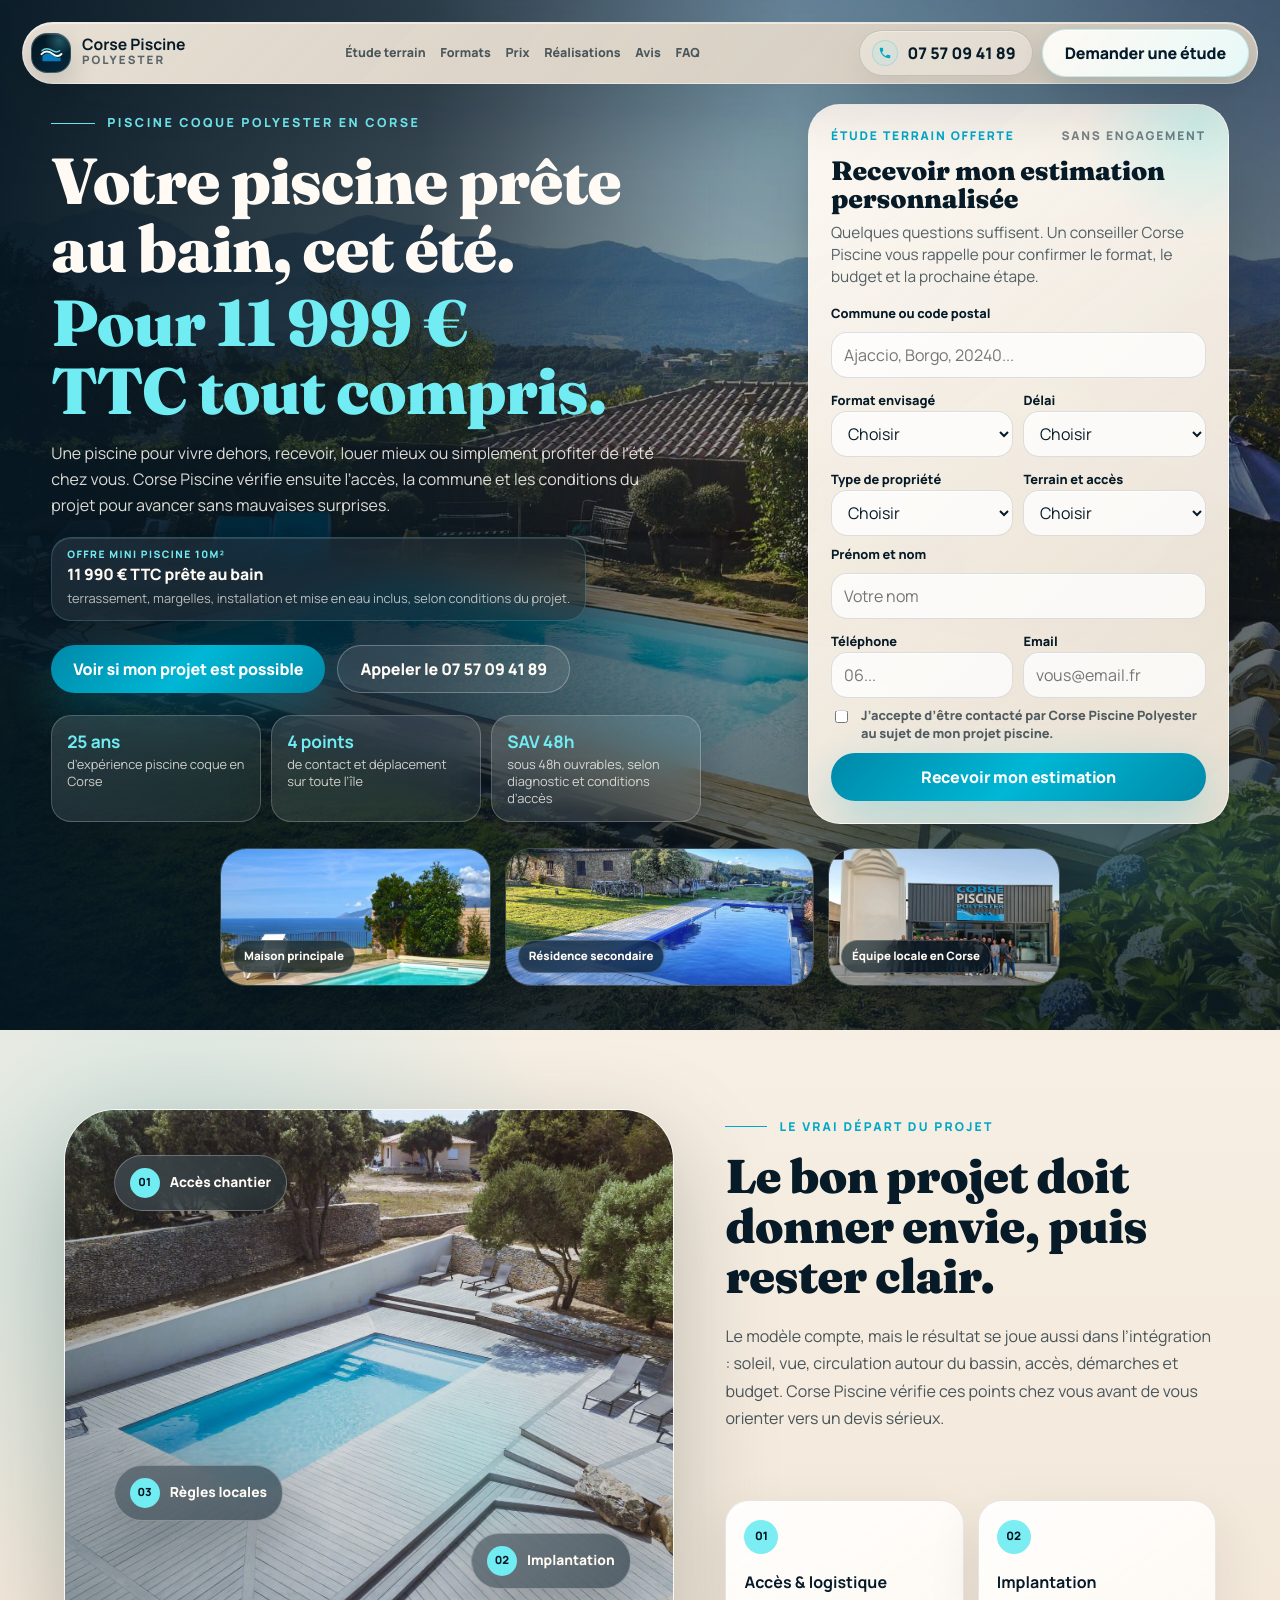
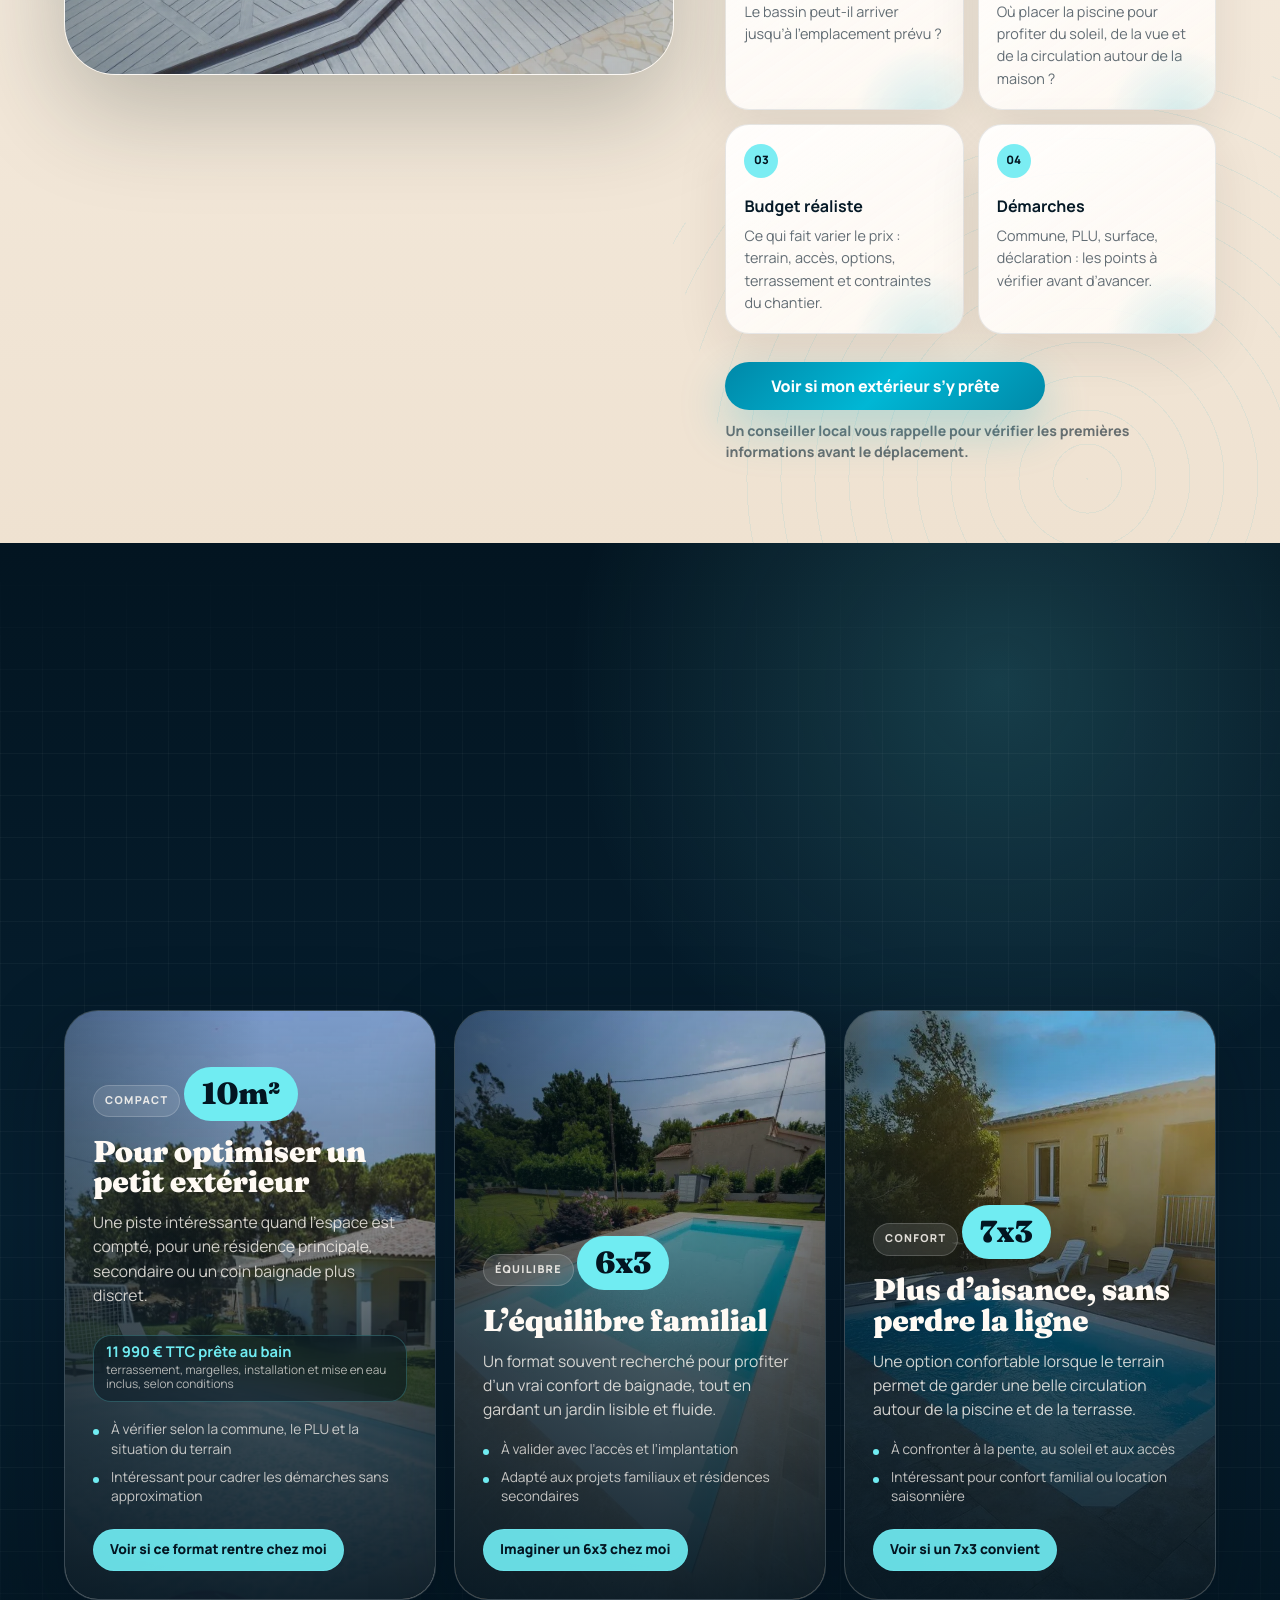
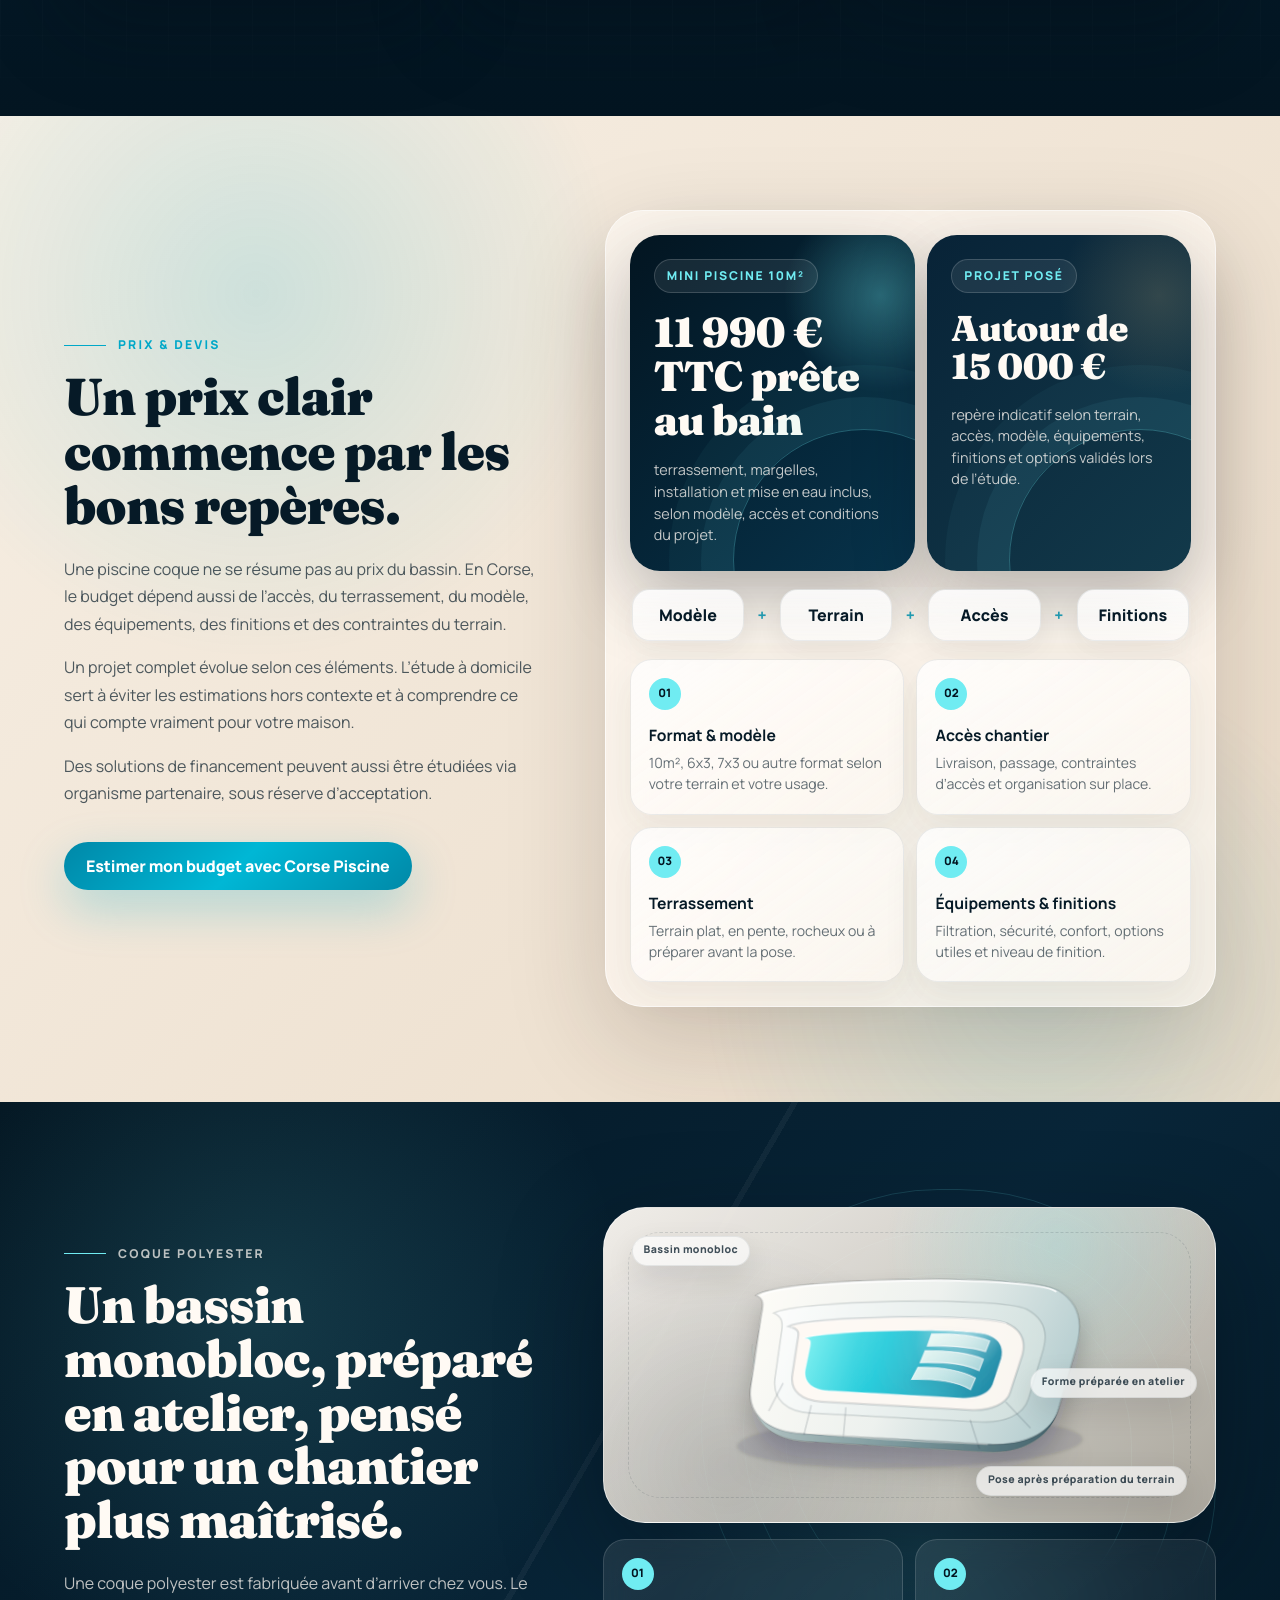
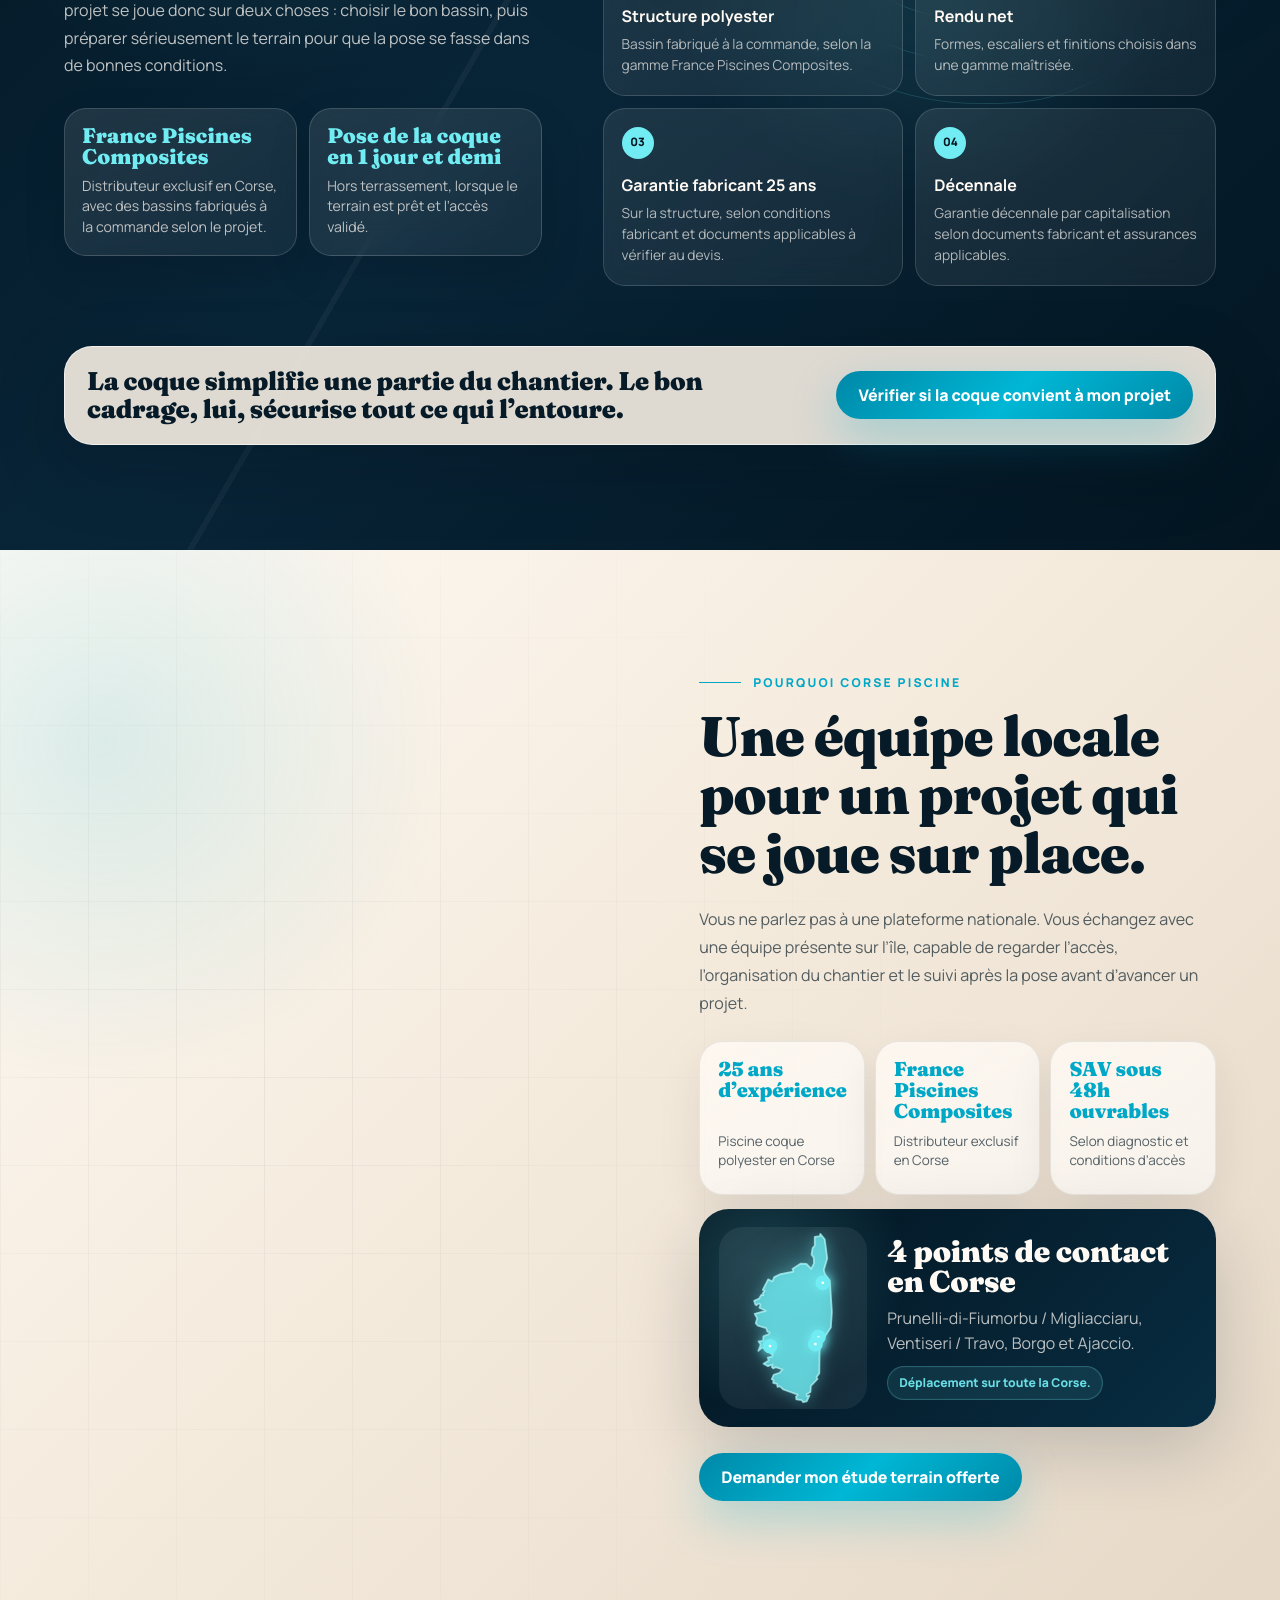
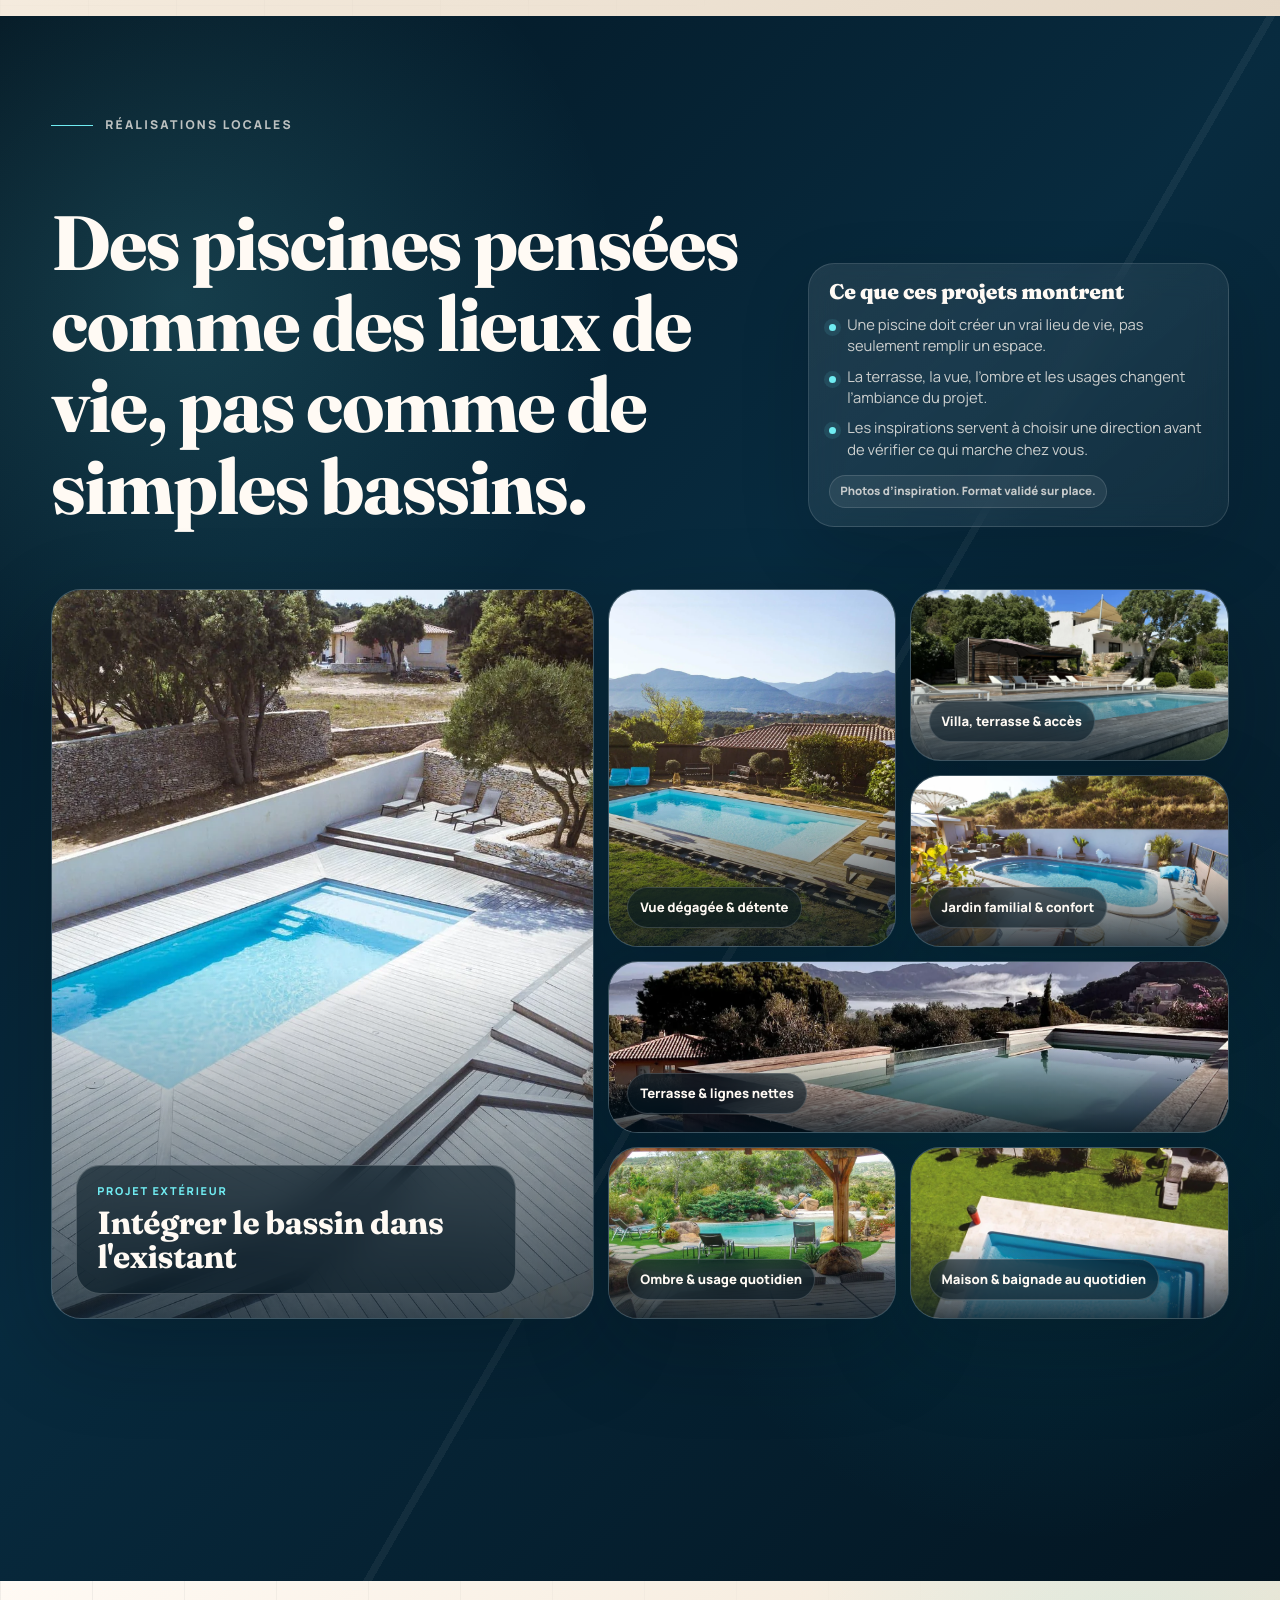
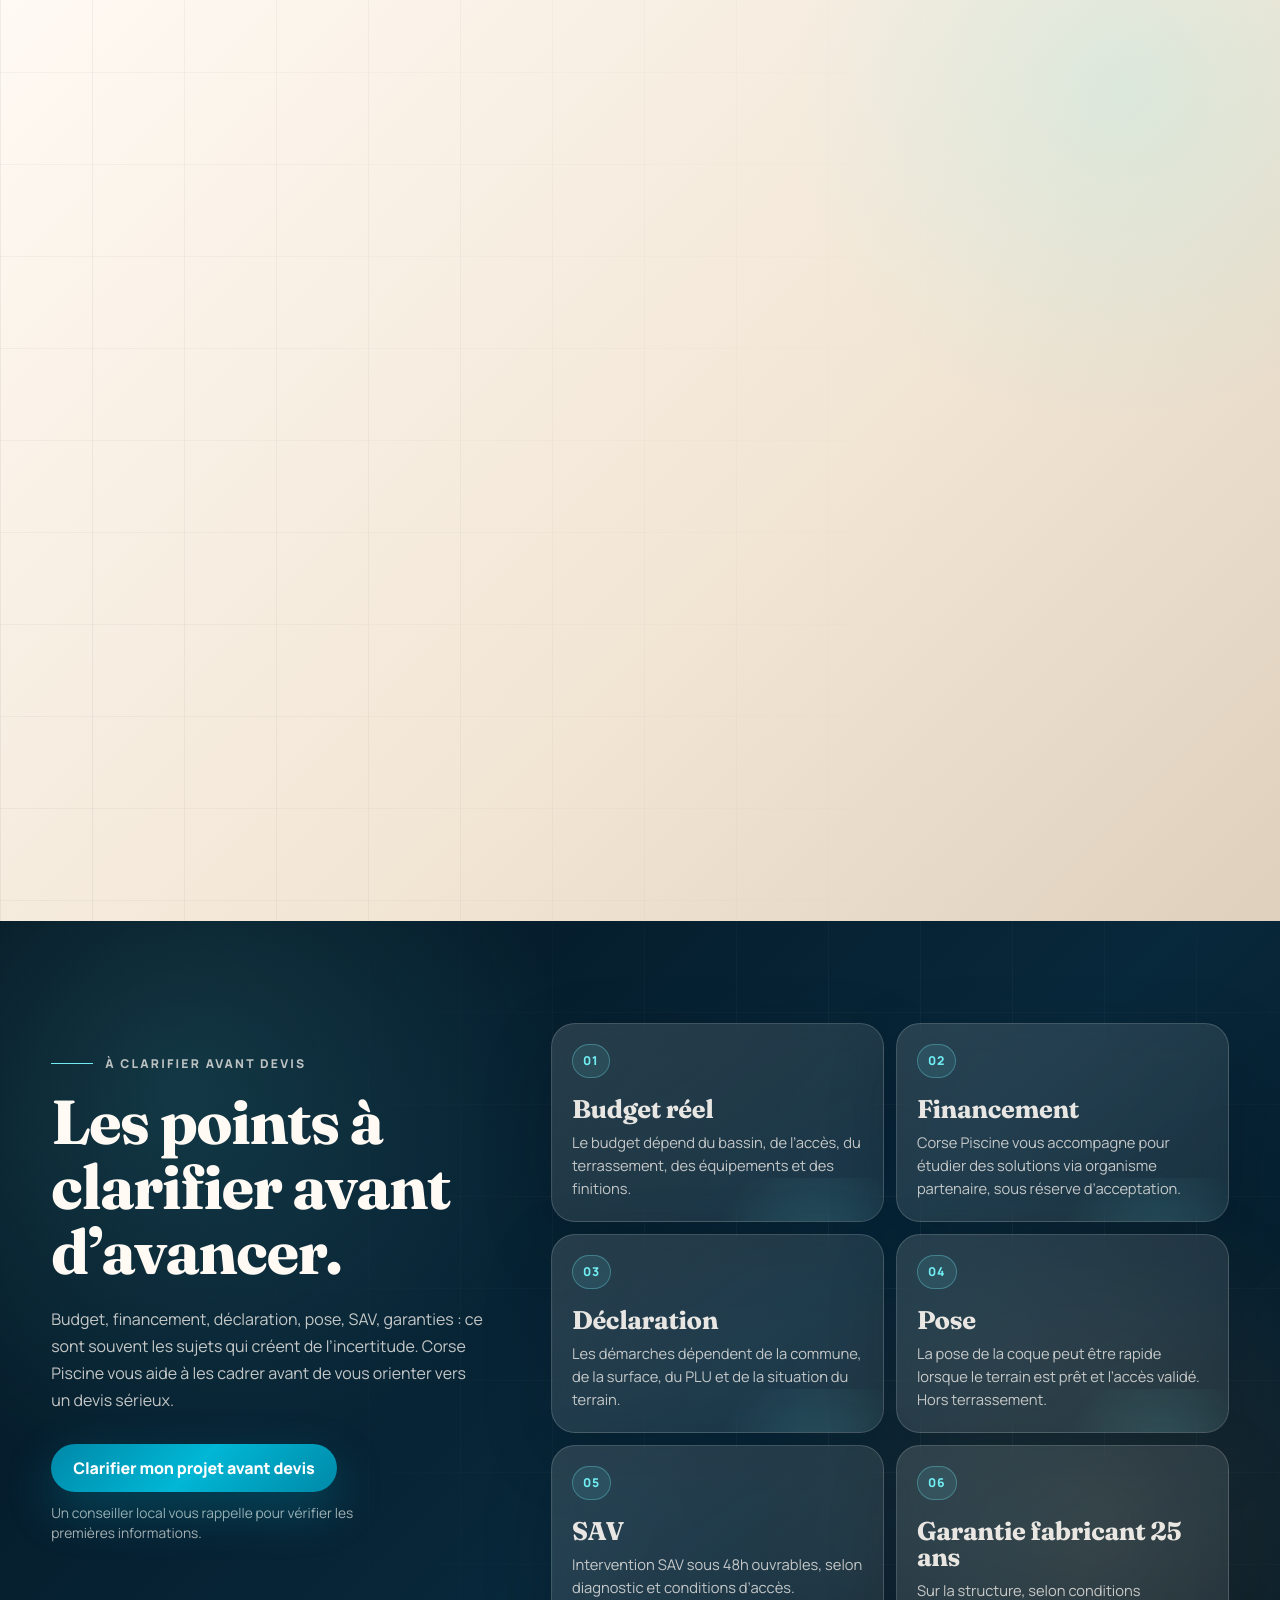
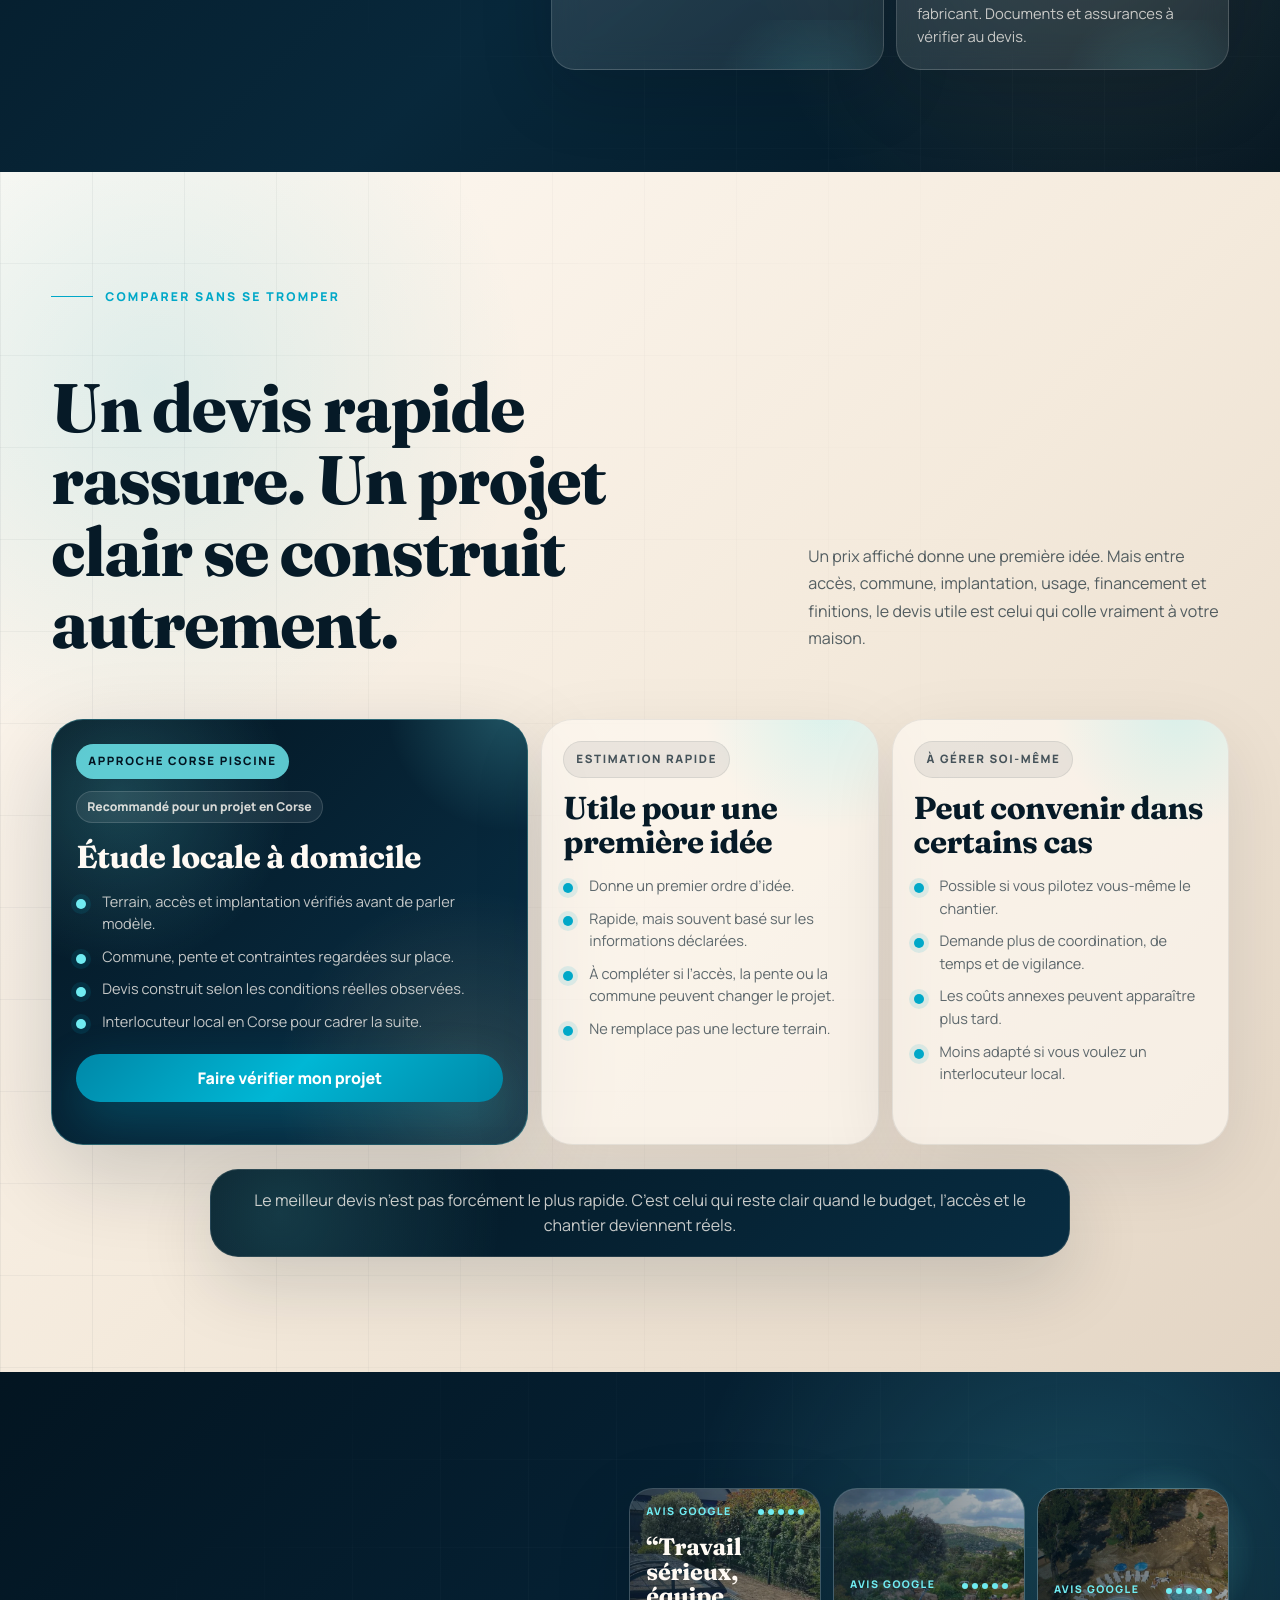
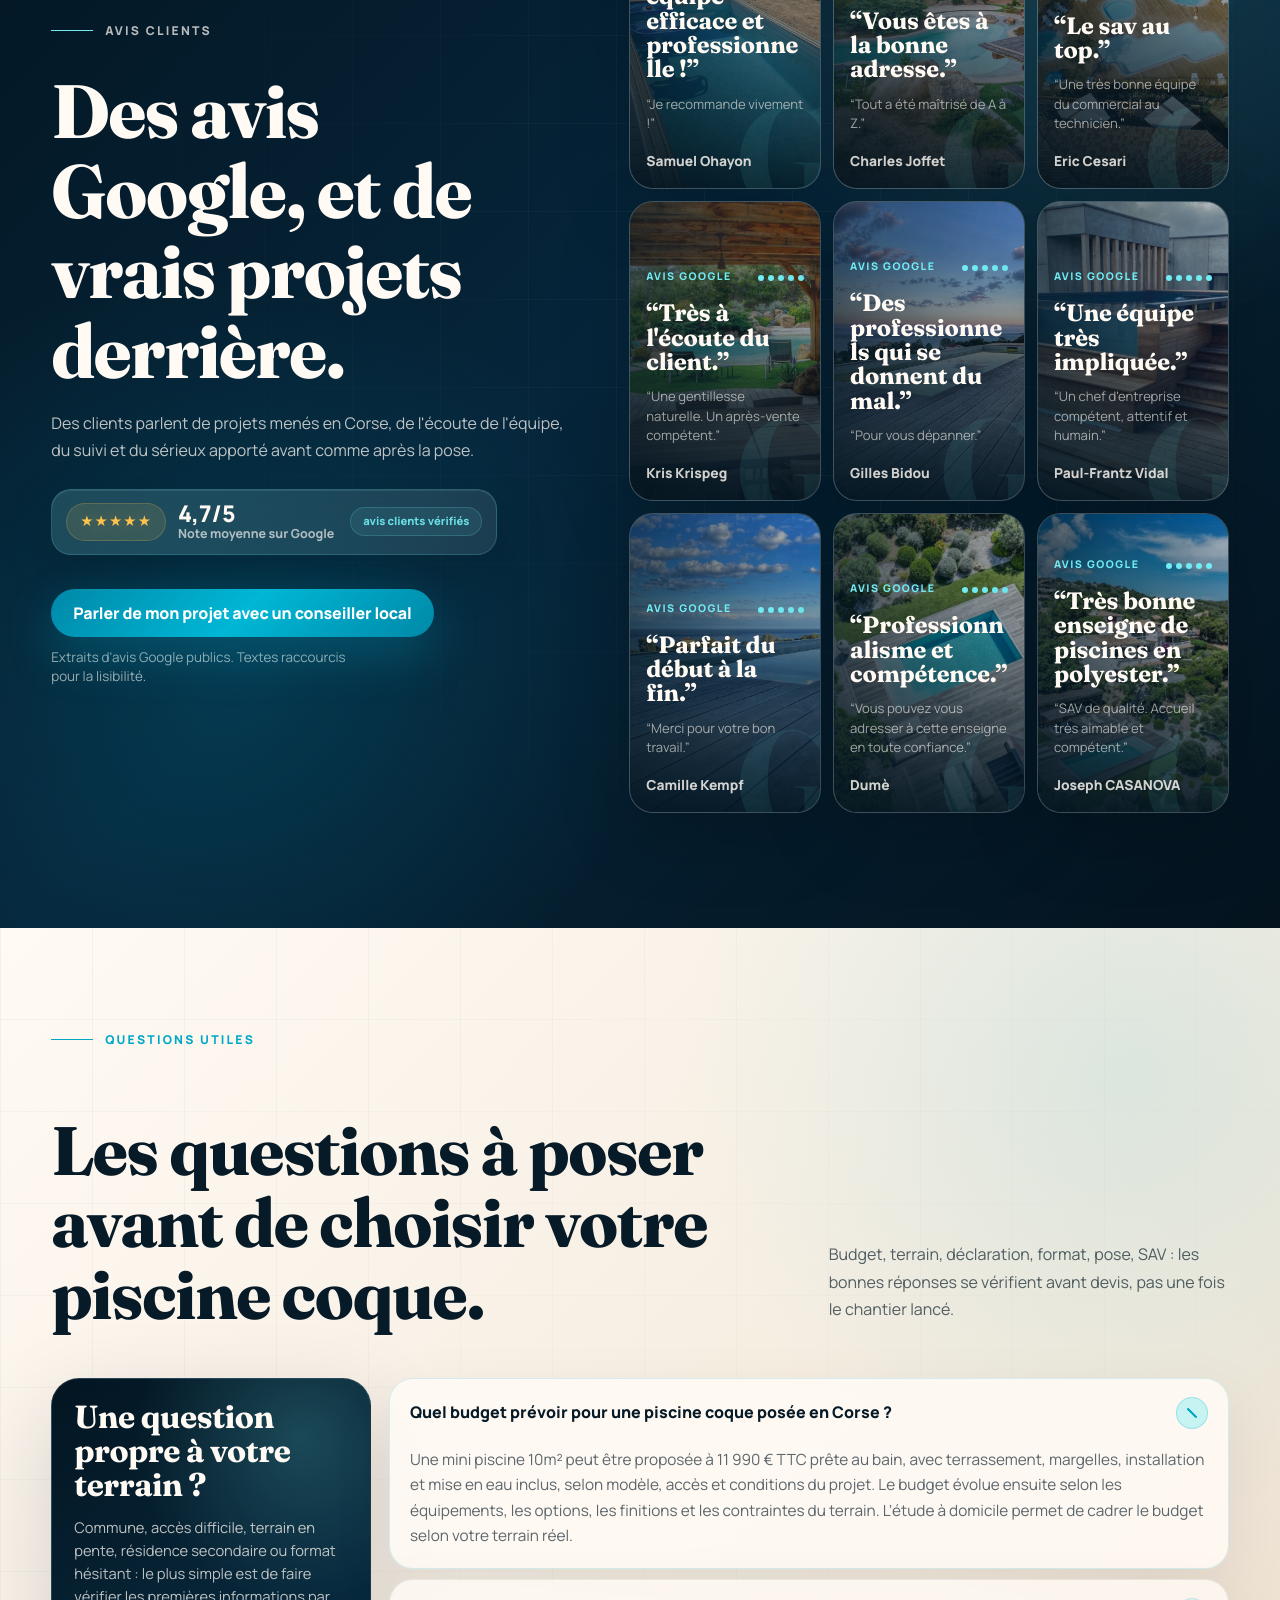
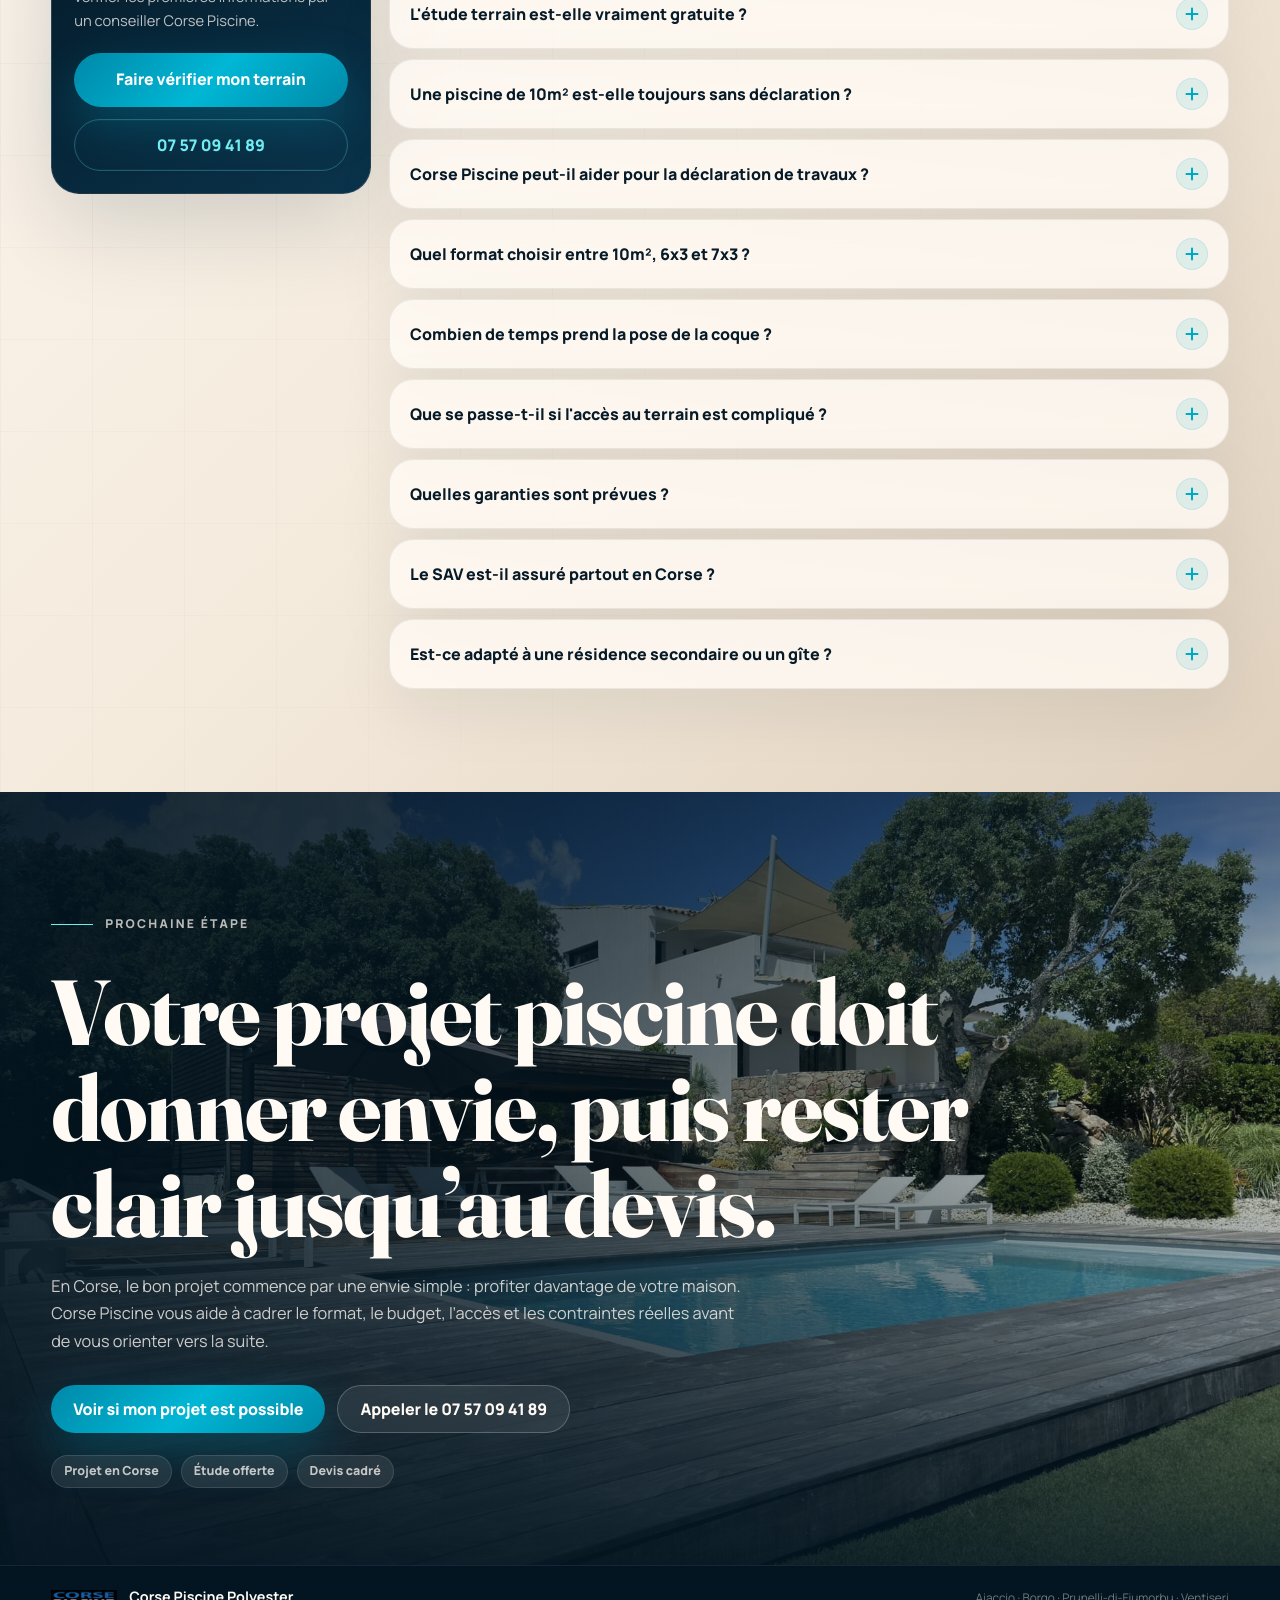
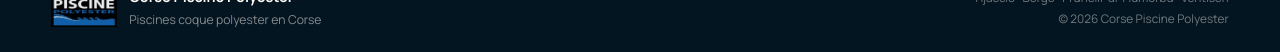
==== commit 877d060d: "Apply Clement offer and copy updates" ====
--- a/index.html
+++ b/index.html
@@ -59,15 +59,15 @@
             Piscine coque polyester en Corse
           </div>
           <h1>
-            Votre piscine en Corse, pensée pour votre maison.
-            <em>Cadrée pour votre terrain et votre budget.</em>
+            Votre piscine prête au bain, cet été.
+            <em>Pour 11&nbsp;999&nbsp;€ TTC tout compris.</em>
           </h1>
-          <p class="lead">Une piscine pour vivre dehors, recevoir, louer mieux ou simplement profiter de l’été chez vous. CPP vérifie ensuite l’accès, la commune et les conditions du projet pour avancer sans mauvaises surprises.</p>
+          <p class="lead">Une piscine pour vivre dehors, recevoir, louer mieux ou simplement profiter de l’été chez vous. Corse Piscine vérifie ensuite l’accès, la commune et les conditions du projet pour avancer sans mauvaises surprises.</p>
 
           <p class="hero-price-note">
-            <span class="hero-price-label">Repère prix</span>
-            <strong>Mini piscine 10m² à partir de 7&nbsp;750&nbsp;€ TTC</strong>
-            <span>hors terrassement, accessoires, options et promotion.</span>
+            <span class="hero-price-label">Offre mini piscine 10m²</span>
+            <strong>11&nbsp;990&nbsp;€ TTC prête au bain</strong>
+            <span>terrassement, margelles, installation et mise en eau inclus, selon conditions du projet.</span>
           </p>
 
           <div class="hero-actions">
@@ -98,16 +98,9 @@
             <span>Sans engagement</span>
           </div>
           <h2 id="form-title"><span>Recevoir mon estimation</span><span>personnalisée</span></h2>
-          <p>Quelques questions suffisent. Un conseiller CPP vous rappelle pour confirmer le format, le budget et la prochaine étape.</p>
+          <p>Quelques questions suffisent. Un conseiller Corse Piscine vous rappelle pour confirmer le format, le budget et la prochaine étape.</p>
 
           <form class="lead-form lead-form-ghl" id="leadForm" action="thank-you.html" method="get" novalidate data-track-submit="hero_submit">
-            <fieldset class="segmented" data-track="hero_format_select">
-              <legend>Projet situé en Corse ?</legend>
-              <label><input type="radio" name="project_in_corsica" value="oui" required> Oui</label>
-              <label><input type="radio" name="project_in_corsica" value="non"> Non</label>
-              <label><input type="radio" name="project_in_corsica" value="a-confirmer"> À confirmer</label>
-            </fieldset>
-
             <label for="commune">Commune ou code postal</label>
             <input id="commune" name="commune" type="text" placeholder="Ajaccio, Borgo, 20240..." autocomplete="address-level2" required>
 
@@ -239,7 +232,7 @@
           LE VRAI DÉPART DU PROJET
         </div>
         <h2 id="terrain-title">Le bon projet doit donner envie, puis rester clair.</h2>
-        <p>Le modèle compte, mais le résultat se joue aussi dans l’intégration : soleil, vue, circulation autour du bassin, accès, démarches et budget. CPP vérifie ces points chez vous avant de vous orienter vers un devis sérieux.</p>
+        <p>Le modèle compte, mais le résultat se joue aussi dans l’intégration : soleil, vue, circulation autour du bassin, accès, démarches et budget. Corse Piscine vérifie ces points chez vous avant de vous orienter vers un devis sérieux.</p>
       </div>
 
       <div class="terrain-diagnostics" data-reveal>
@@ -293,7 +286,7 @@
               <span class="format-size">10m²</span>
               <h3>Pour optimiser un petit extérieur</h3>
               <p>Une piste intéressante quand l’espace est compté, pour une résidence principale, secondaire ou un coin baignade plus discret.</p>
-              <p class="format-mini-price"><strong>À partir de 7&nbsp;750&nbsp;€ TTC</strong><span>hors terrassement, accessoires, options et promo</span></p>
+              <p class="format-mini-price"><strong>11&nbsp;990&nbsp;€ TTC prête au bain</strong><span>terrassement, margelles, installation et mise en eau inclus, selon conditions</span></p>
               <ul>
                 <li>À vérifier selon la commune, le PLU et la situation du terrain</li>
                 <li>Intéressant pour cadrer les démarches sans approximation</li>
@@ -354,7 +347,7 @@
         <p>Un projet complet évolue selon ces éléments. L’étude à domicile sert à éviter les estimations hors contexte et à comprendre ce qui compte vraiment pour votre maison.</p>
         <p>Des solutions de financement peuvent aussi être étudiées via organisme partenaire, sous réserve d’acceptation.</p>
         <a class="btn btn-water budget-cta" href="#formulaire" data-track="price_cta_click">
-          <span class="budget-cta-full">Estimer mon budget avec CPP</span>
+          <span class="budget-cta-full">Estimer mon budget avec Corse Piscine</span>
           <span class="budget-cta-short">Estimer mon budget</span>
         </a>
       </div>
@@ -363,8 +356,8 @@
         <div class="price-anchor-group">
           <div class="price-anchor price-anchor-entry">
             <span>MINI PISCINE 10M²</span>
-            <strong>À partir de 7&nbsp;750&nbsp;€ TTC</strong>
-            <p>hors terrassement, hors accessoires et options, hors promotion, selon modèle, accès et conditions du projet.</p>
+            <strong>11&nbsp;990&nbsp;€ TTC prête au bain</strong>
+            <p>terrassement, margelles, installation et mise en eau inclus, selon modèle, accès et conditions du projet.</p>
           </div>
           <div class="price-anchor price-anchor-project">
             <span>PROJET POSÉ</span>
@@ -533,7 +526,7 @@
       <div class="why-intro" data-reveal>
         <div class="section-kicker">
           <span></span>
-          Pourquoi CPP
+          Pourquoi Corse Piscine
         </div>
         <h2 id="why-title">Une équipe locale pour un projet qui se joue sur place.</h2>
         <p>Vous ne parlez pas à une plateforme nationale. Vous échangez avec une équipe présente sur l’île, capable de regarder l’accès, l’organisation du chantier et le suivi après la pose avant d’avancer un projet.</p>
@@ -655,7 +648,7 @@
           PROCESS
         </div>
         <h2 id="process-title">De l’envie au devis, sans avancer à l’aveugle.</h2>
-        <p>Vous décrivez le résultat recherché, CPP vérifie les points qui influencent le budget et vous aide à avancer vers une proposition claire.</p>
+        <p>Vous décrivez le résultat recherché, Corse Piscine vérifie les points qui influencent le budget et vous aide à avancer vers une proposition claire.</p>
       </div>
 
       <div class="process-path" data-reveal aria-label="Process Corse Piscine Polyester en quatre &eacute;tapes">
@@ -679,7 +672,7 @@
           <span>03</span>
           <div>
             <strong>ÉTUDE TERRAIN</strong>
-            <h3>CPP vérifie le terrain</h3>
+            <h3>Corse Piscine vérifie le terrain</h3>
             <p>Accès, pente, implantation, usage, démarches et budget sont regardés avec plus de précision.</p>
           </div>
         </article>
@@ -708,7 +701,7 @@
             &Agrave; clarifier avant devis
           </div>
           <h2 id="operations-title">Les points à clarifier avant d’avancer.</h2>
-          <p>Budget, financement, d&eacute;claration, pose, SAV, garanties&nbsp;: ce sont souvent les sujets qui cr&eacute;ent de l&rsquo;incertitude. CPP vous aide à les cadrer avant de vous orienter vers un devis s&eacute;rieux.</p>
+          <p>Budget, financement, d&eacute;claration, pose, SAV, garanties&nbsp;: ce sont souvent les sujets qui cr&eacute;ent de l&rsquo;incertitude. Corse Piscine vous aide à les cadrer avant de vous orienter vers un devis s&eacute;rieux.</p>
           <div class="operations-actions operations-actions-desktop">
             <a class="btn btn-water" href="#formulaire" data-track="price_cta_click">Clarifier mon projet avant devis</a>
             <small>Un conseiller local vous rappelle pour v&eacute;rifier les premi&egrave;res informations.</small>
@@ -724,7 +717,7 @@
           <article class="operation-card">
             <span>02</span>
             <h3>Financement</h3>
-            <p>CPP vous accompagne pour &eacute;tudier des solutions via organisme partenaire, sous r&eacute;serve d&rsquo;acceptation.</p>
+            <p>Corse Piscine vous accompagne pour &eacute;tudier des solutions via organisme partenaire, sous r&eacute;serve d&rsquo;acceptation.</p>
           </article>
           <article class="operation-card">
             <span>03</span>
@@ -768,7 +761,7 @@
 
       <div class="compare-board" data-reveal aria-label="Comparatif des approches de projet piscine">
         <article class="compare-column compare-featured">
-          <div class="compare-label">Approche CPP</div>
+          <div class="compare-label">Approche Corse Piscine</div>
           <div class="compare-recommend">Recommand&eacute; pour un projet en Corse</div>
           <h3>&Eacute;tude locale &agrave; domicile</h3>
           <ul>
@@ -952,7 +945,7 @@
       <div class="faq-layout">
         <aside class="faq-aside" data-reveal>
           <strong>Une question propre &agrave; votre terrain&nbsp;?</strong>
-          <p>Commune, acc&egrave;s difficile, terrain en pente, r&eacute;sidence secondaire ou format h&eacute;sitant&nbsp;: le plus simple est de faire v&eacute;rifier les premi&egrave;res informations par un conseiller CPP.</p>
+          <p>Commune, acc&egrave;s difficile, terrain en pente, r&eacute;sidence secondaire ou format h&eacute;sitant&nbsp;: le plus simple est de faire v&eacute;rifier les premi&egrave;res informations par un conseiller Corse Piscine.</p>
           <a class="btn btn-water" href="#formulaire" data-track="final_cta_click">Faire v&eacute;rifier mon terrain</a>
           <a class="faq-phone" href="tel:+33757094189" data-track="final_phone_click">07 57 09 41 89</a>
         </aside>
@@ -964,7 +957,7 @@
               <i></i>
             </button>
             <div id="faq-a1" class="faq-answer" role="region" aria-labelledby="faq-q1">
-              <p>Une mini piscine 10m&sup2; peut &ecirc;tre propos&eacute;e &agrave; partir de 7&nbsp;750&nbsp;&euro; TTC, hors terrassement, hors accessoires et options, hors promotion, selon mod&egrave;le et conditions du projet. Un projet de piscine coque pos&eacute;e &eacute;volue ensuite selon l&rsquo;acc&egrave;s, le terrassement, les &eacute;quipements et les finitions. L&rsquo;&eacute;tude &agrave; domicile permet de cadrer le budget selon votre terrain r&eacute;el.</p>
+              <p>Une mini piscine 10m&sup2; peut &ecirc;tre propos&eacute;e &agrave; 11&nbsp;990&nbsp;&euro; TTC pr&ecirc;te au bain, avec terrassement, margelles, installation et mise en eau inclus, selon mod&egrave;le, acc&egrave;s et conditions du projet. Le budget &eacute;volue ensuite selon les &eacute;quipements, les options, les finitions et les contraintes du terrain. L&rsquo;&eacute;tude &agrave; domicile permet de cadrer le budget selon votre terrain r&eacute;el.</p>
             </div>
           </article>
 
@@ -990,11 +983,11 @@
 
           <article class="faq-item">
             <button type="button" id="faq-q4" aria-expanded="false" aria-controls="faq-a4" data-faq-button data-track="faq_open">
-              <span>CPP peut-il aider pour la d&eacute;claration de travaux ?</span>
+              <span>Corse Piscine peut-il aider pour la d&eacute;claration de travaux ?</span>
               <i></i>
             </button>
             <div id="faq-a4" class="faq-answer" role="region" aria-labelledby="faq-q4" hidden>
-              <p>CPP peut vous aider &agrave; identifier les points &agrave; v&eacute;rifier et vous orienter dans les d&eacute;marches selon votre projet. Les r&egrave;gles d&eacute;pendent notamment de la commune, de la surface, du PLU et de la situation du terrain.</p>
+              <p>Corse Piscine peut vous aider &agrave; identifier les points &agrave; v&eacute;rifier et vous orienter dans les d&eacute;marches selon votre projet. Les r&egrave;gles d&eacute;pendent notamment de la commune, de la surface, du PLU et de la situation du terrain.</p>
             </div>
           </article>
 
@@ -1044,7 +1037,7 @@
               <i></i>
             </button>
             <div id="faq-a9" class="faq-answer" role="region" aria-labelledby="faq-q9" hidden>
-              <p>CPP intervient en SAV sous 48h ouvrables, partout en Corse, selon diagnostic et conditions d&rsquo;acc&egrave;s.</p>
+              <p>Corse Piscine intervient en SAV sous 48h ouvrables, partout en Corse, selon diagnostic et conditions d&rsquo;acc&egrave;s.</p>
             </div>
           </article>
 
@@ -1073,7 +1066,7 @@
           Prochaine &eacute;tape
         </div>
         <h2 id="final-title">Votre projet piscine doit donner envie, puis rester clair jusqu’au devis.</h2>
-        <p>En Corse, le bon projet commence par une envie simple&nbsp;: profiter davantage de votre maison. CPP vous aide à cadrer le format, le budget, l’accès et les contraintes réelles avant de vous orienter vers la suite.</p>
+        <p>En Corse, le bon projet commence par une envie simple&nbsp;: profiter davantage de votre maison. Corse Piscine vous aide à cadrer le format, le budget, l’accès et les contraintes réelles avant de vous orienter vers la suite.</p>
 
         <div class="final-cta-actions">
           <a class="btn btn-water" href="#formulaire" data-track="final_cta_click">Voir si mon projet est possible</a>
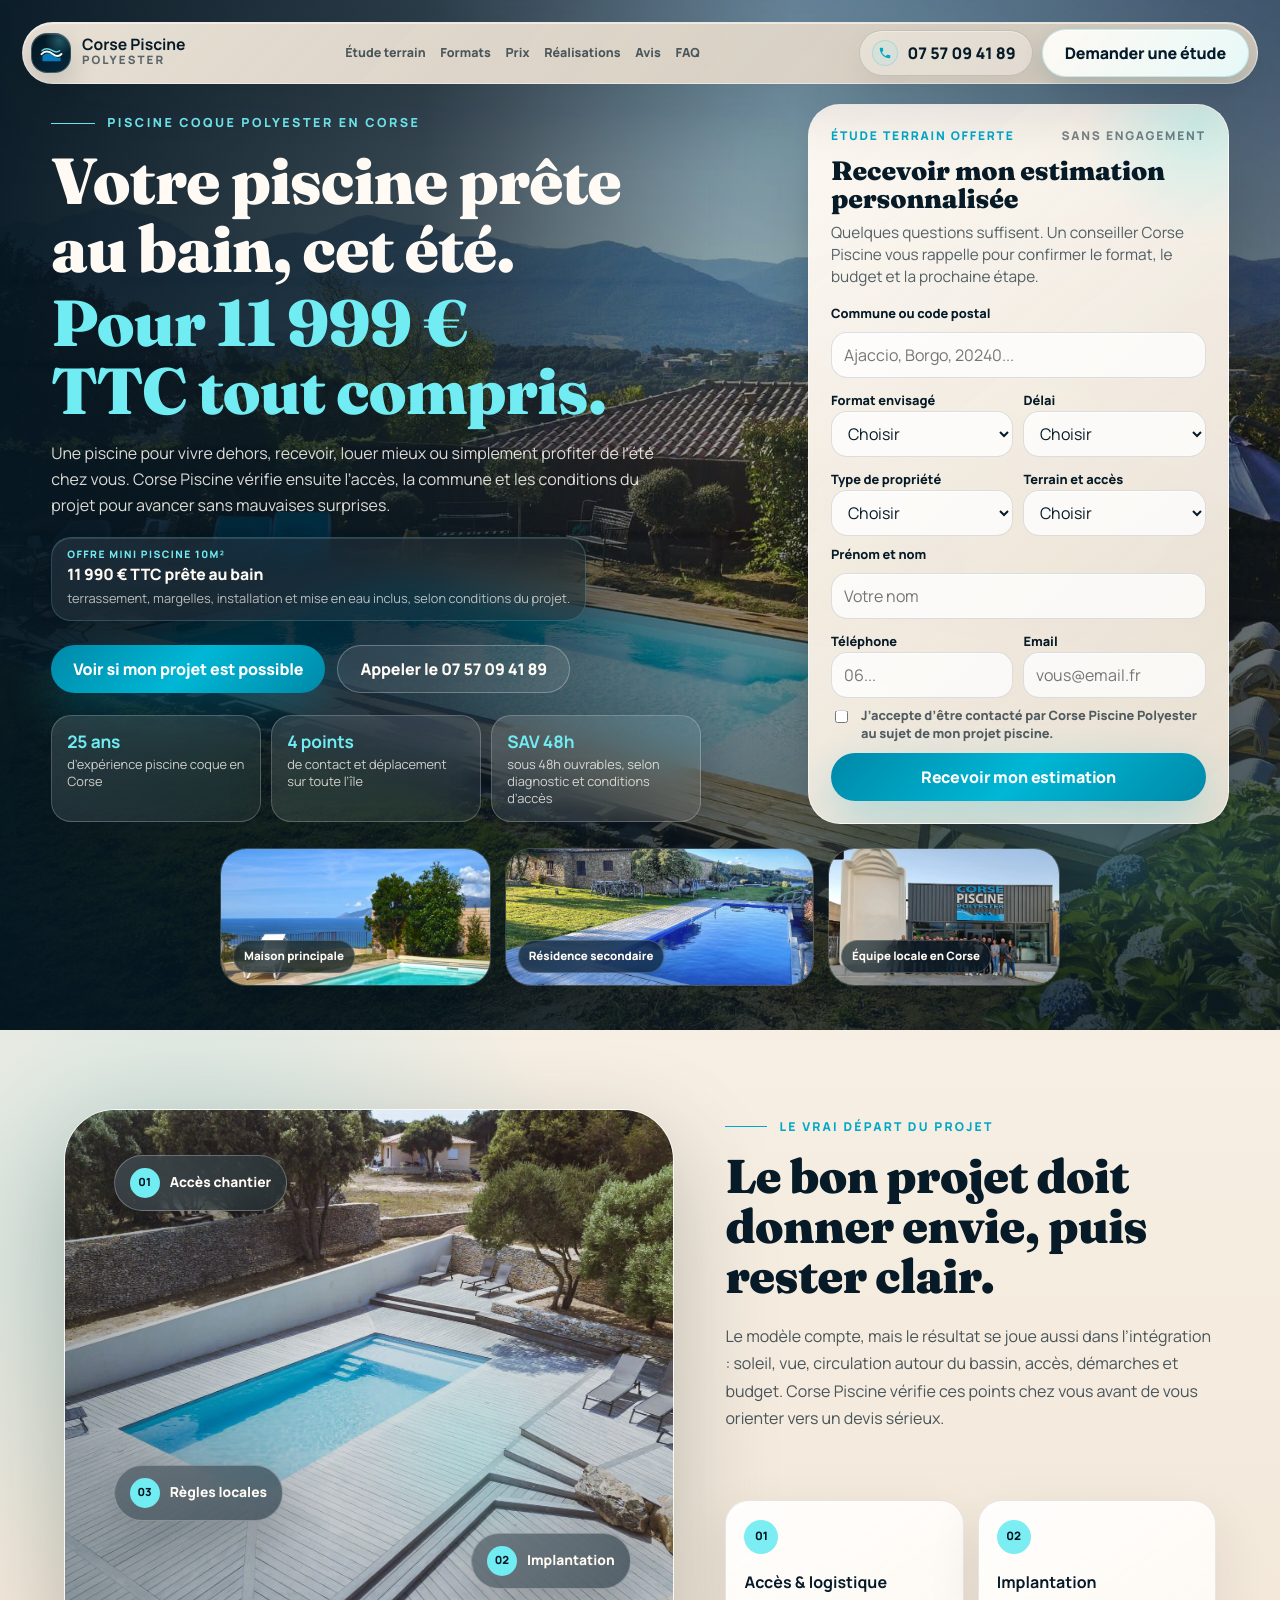
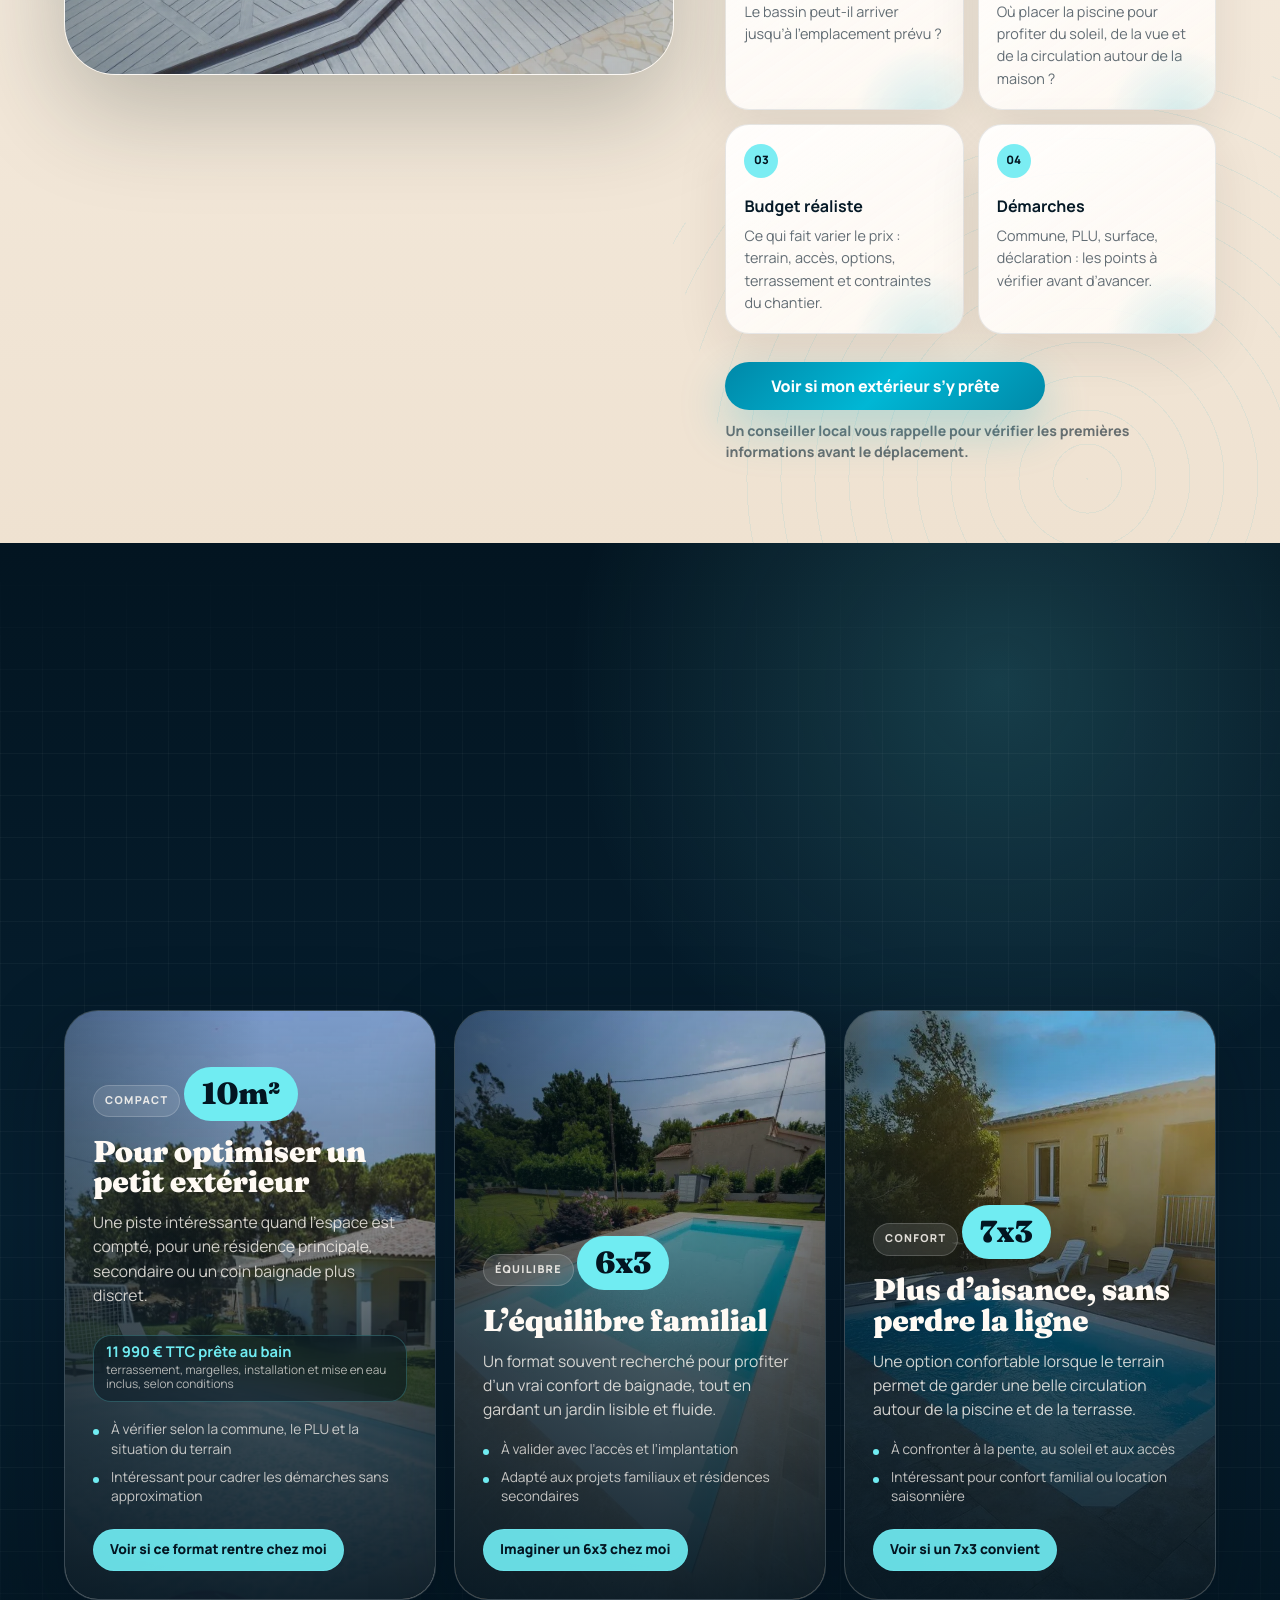
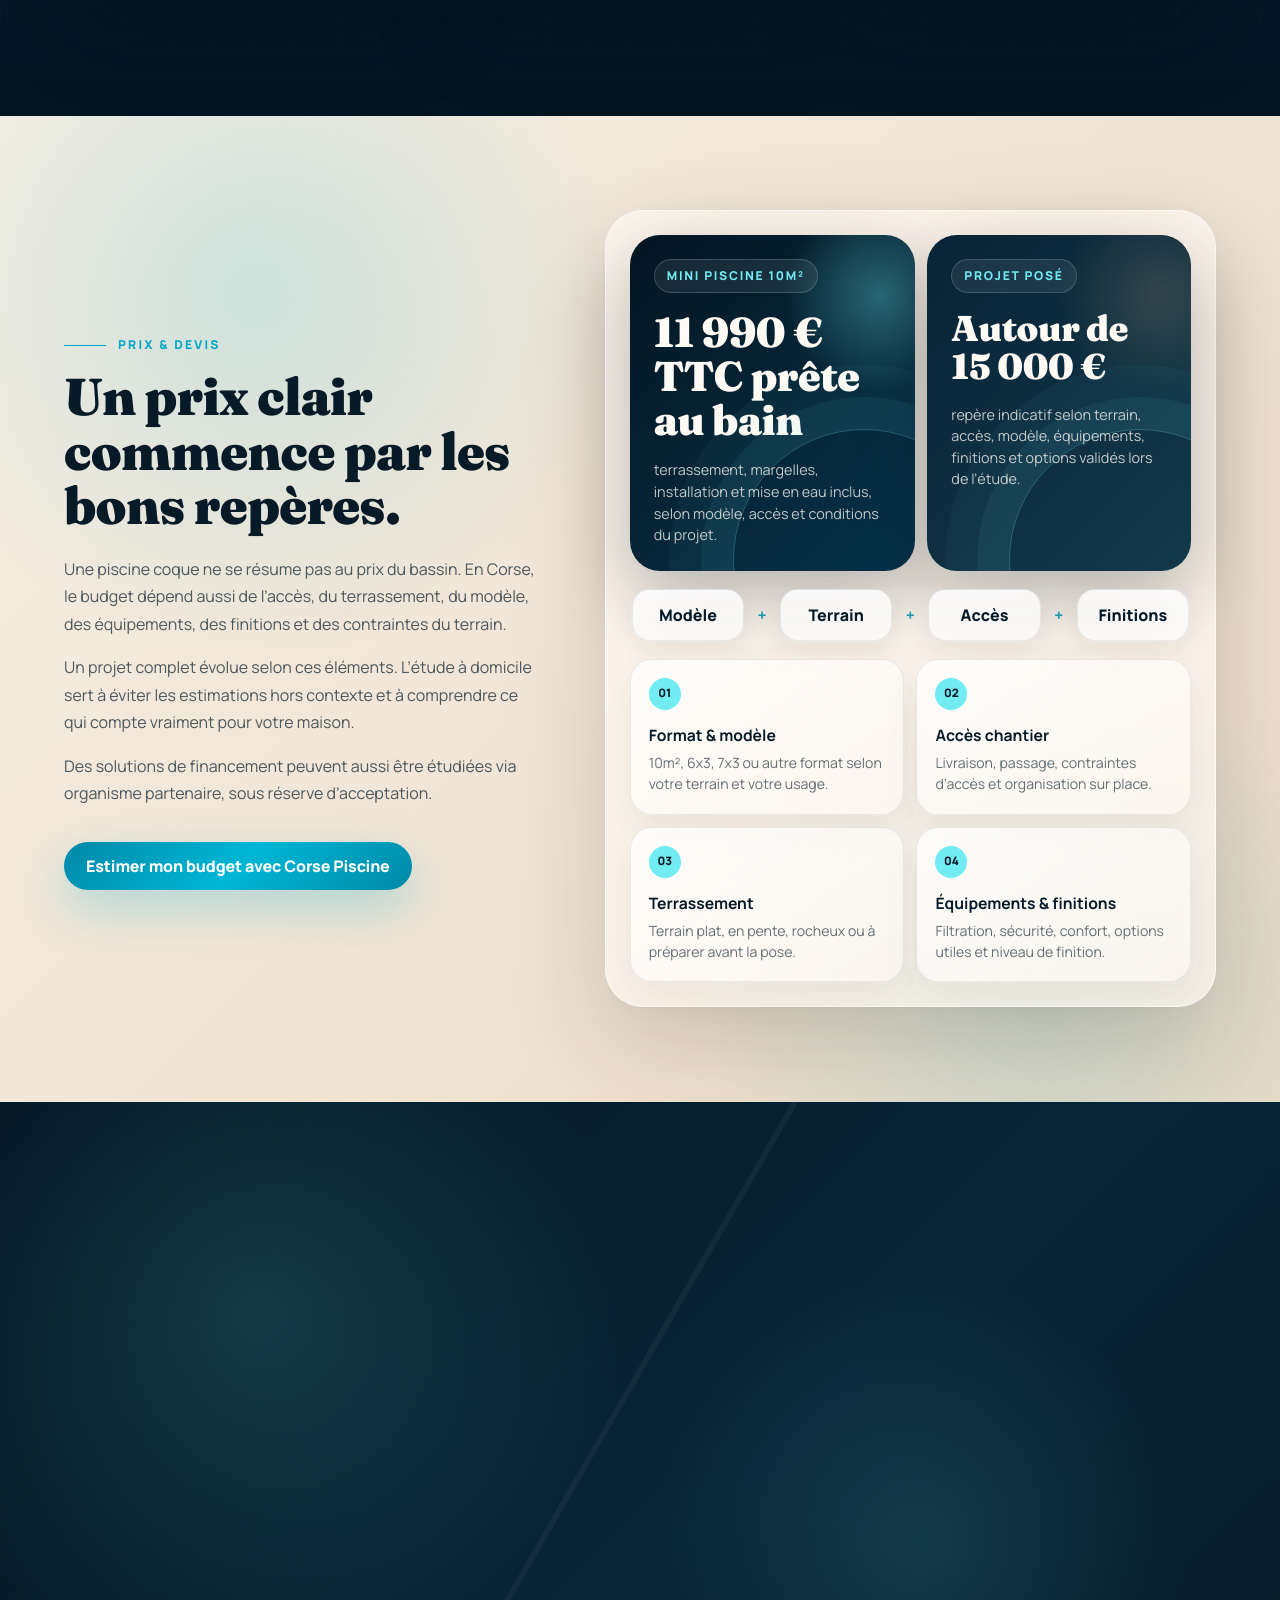
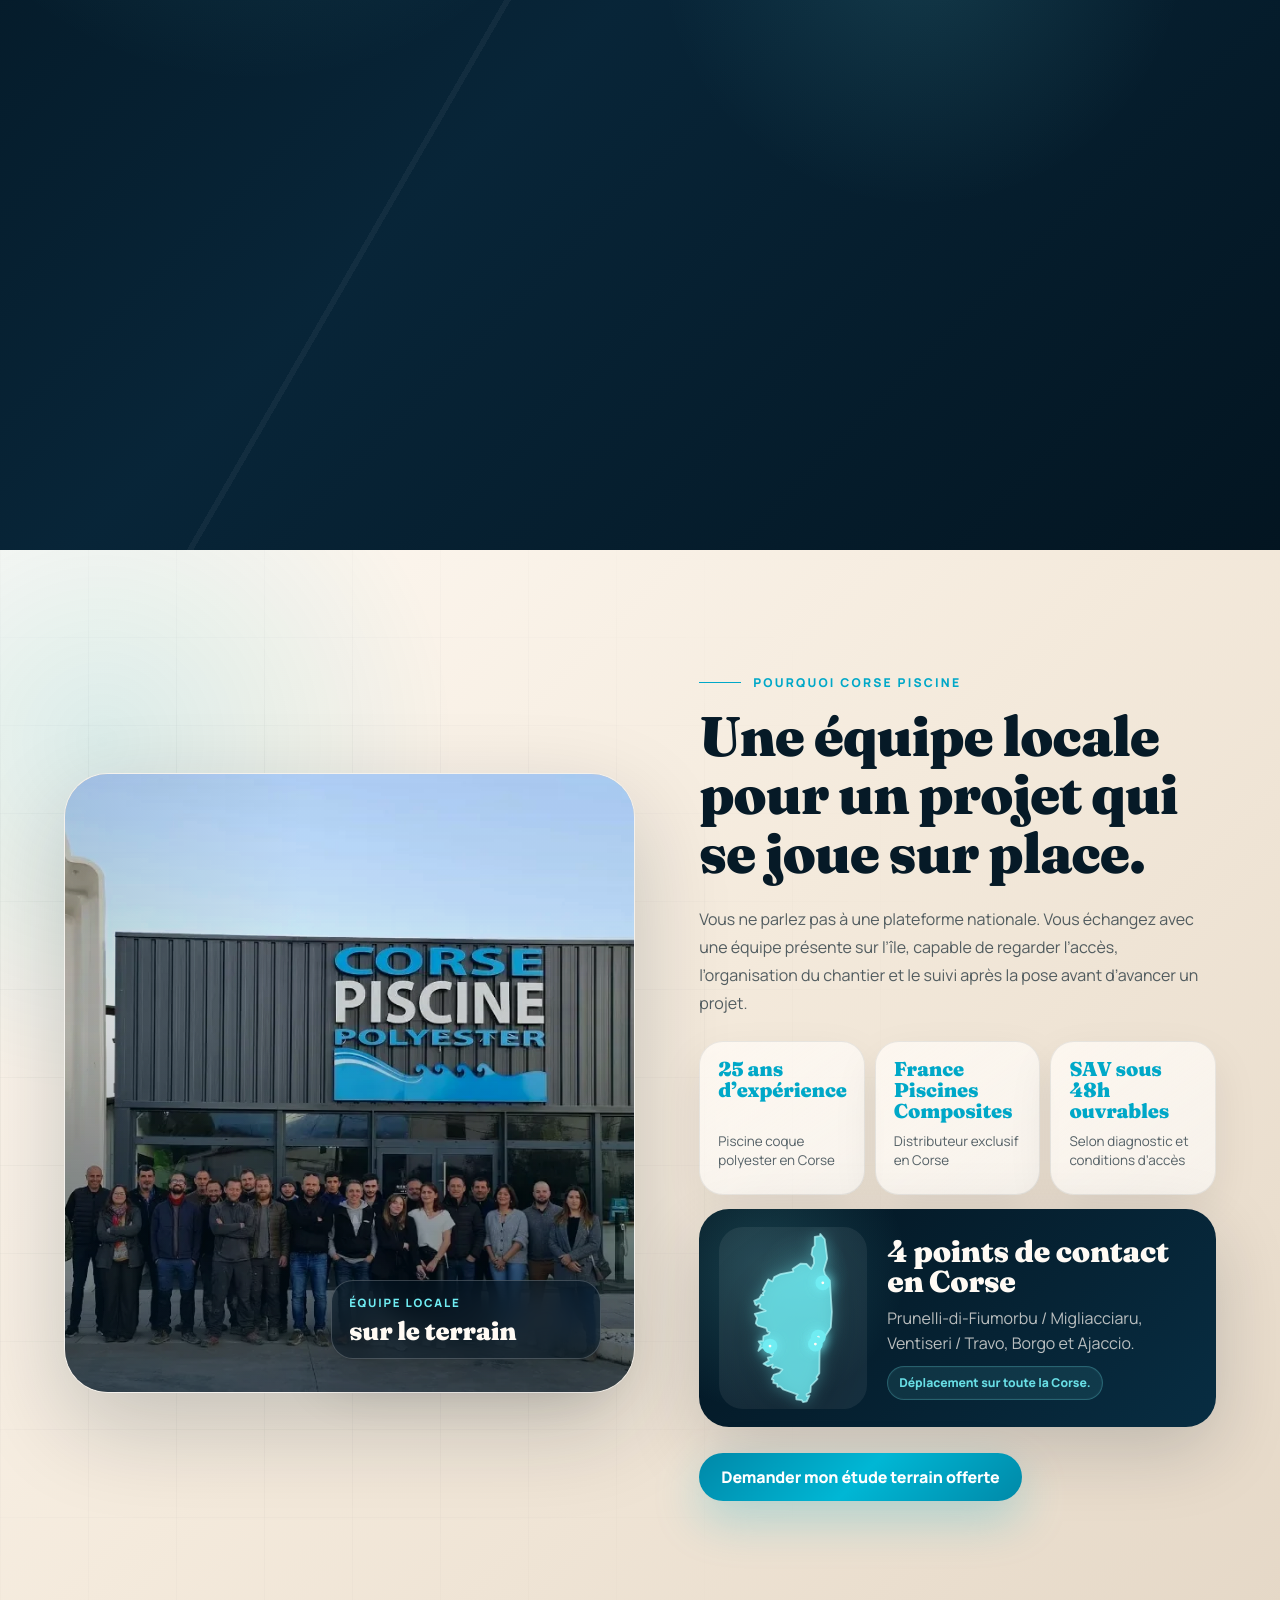
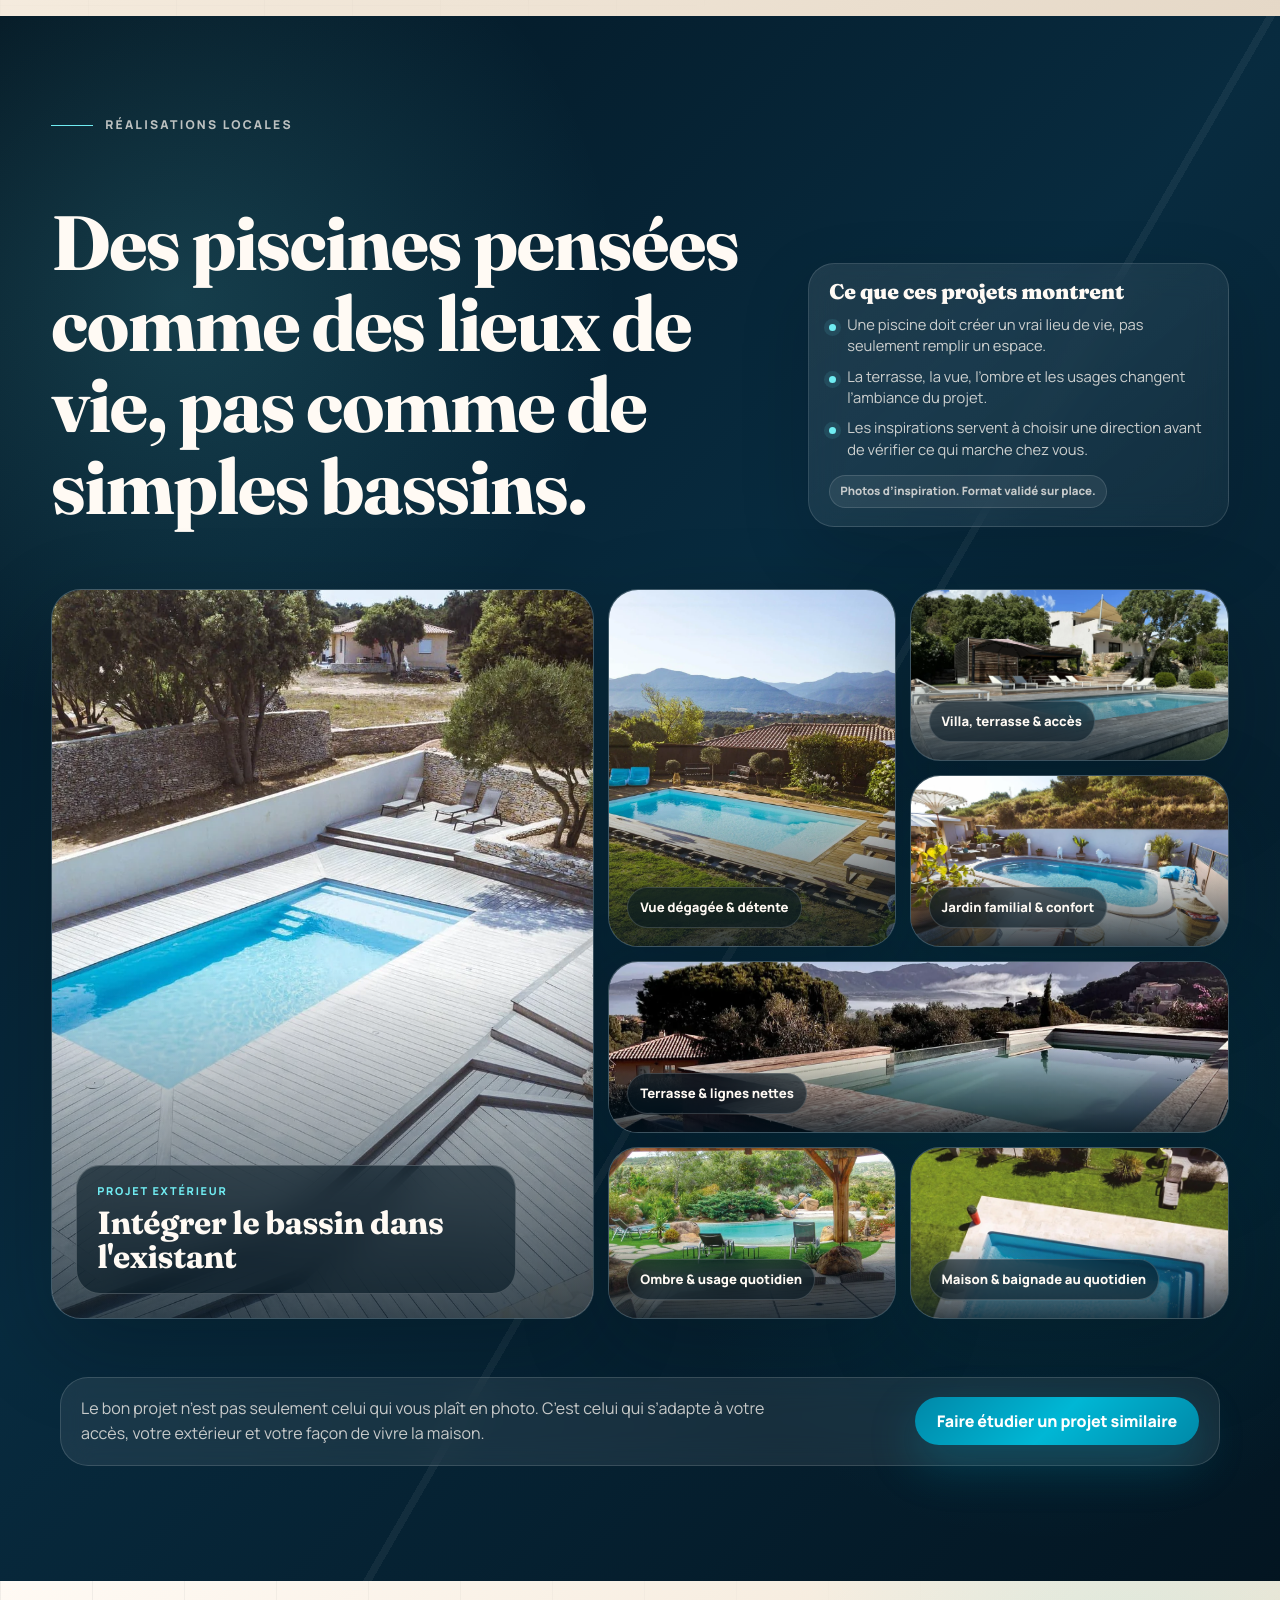
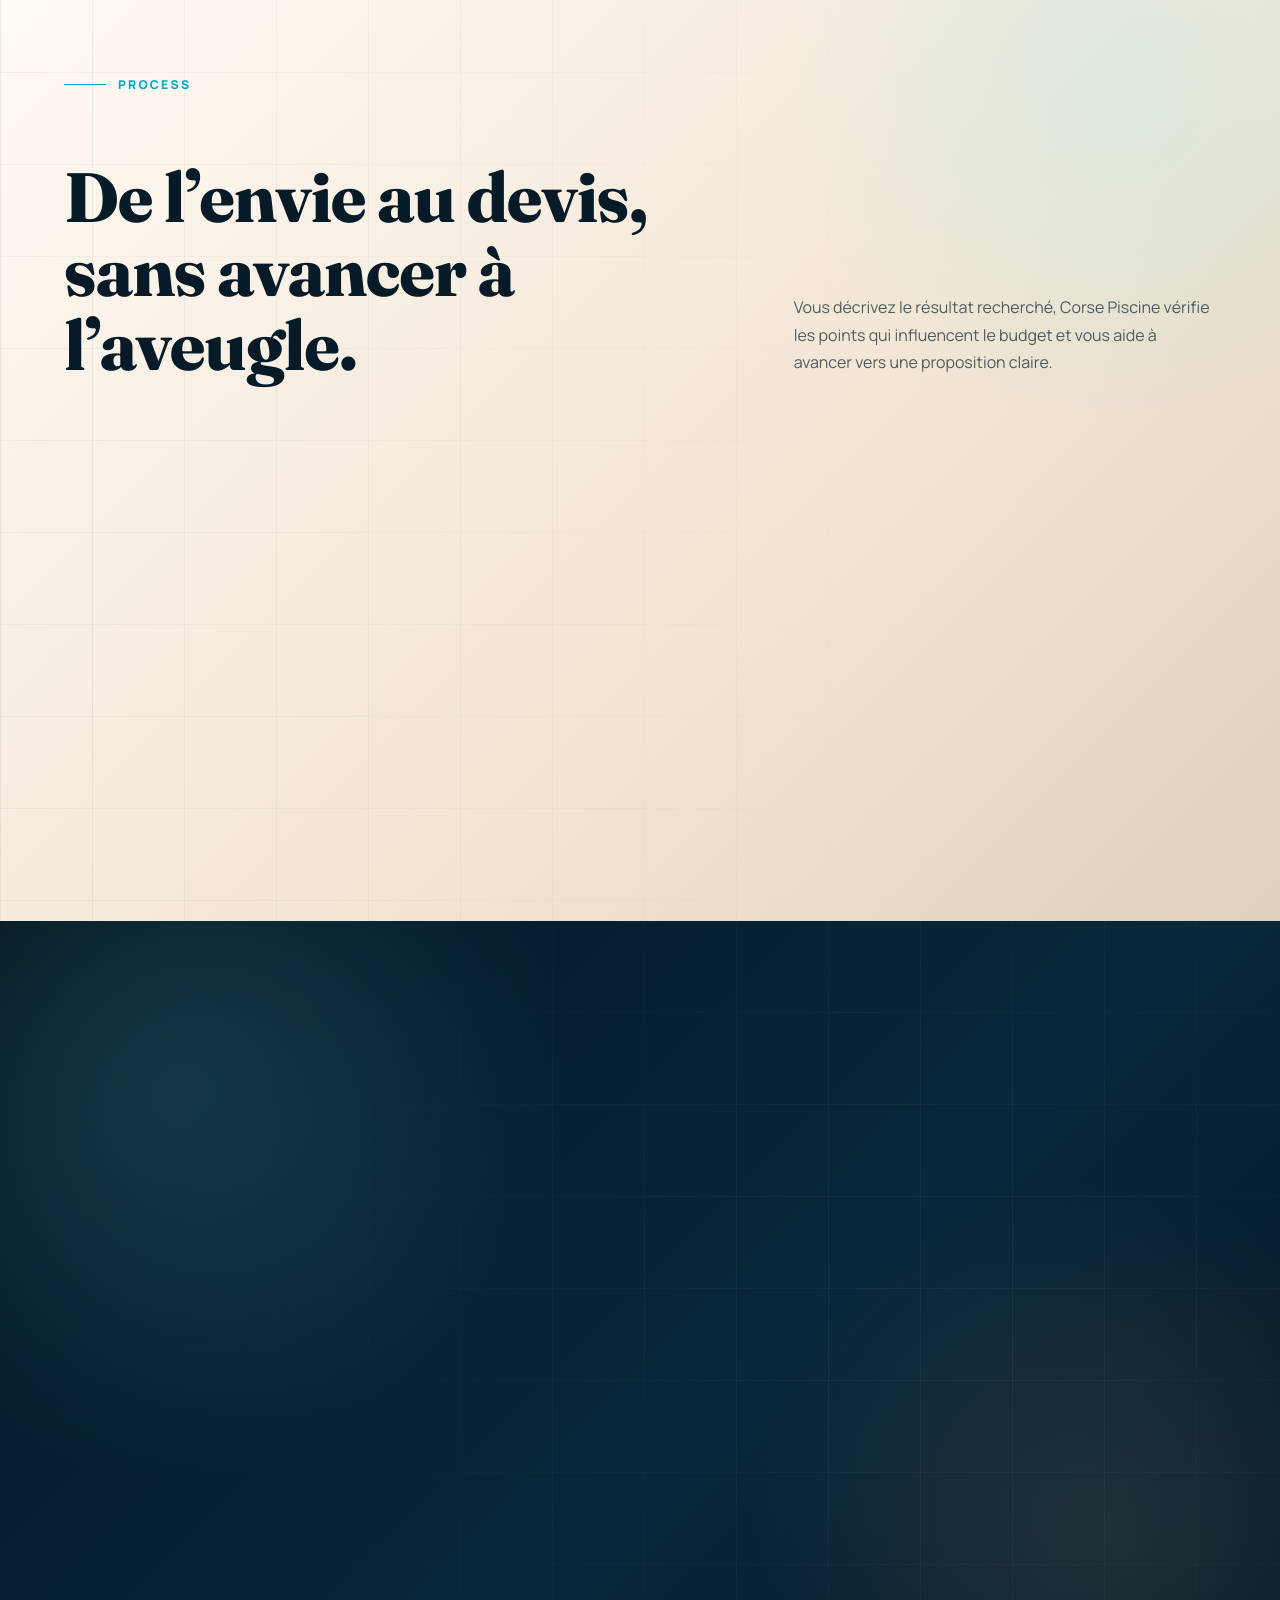
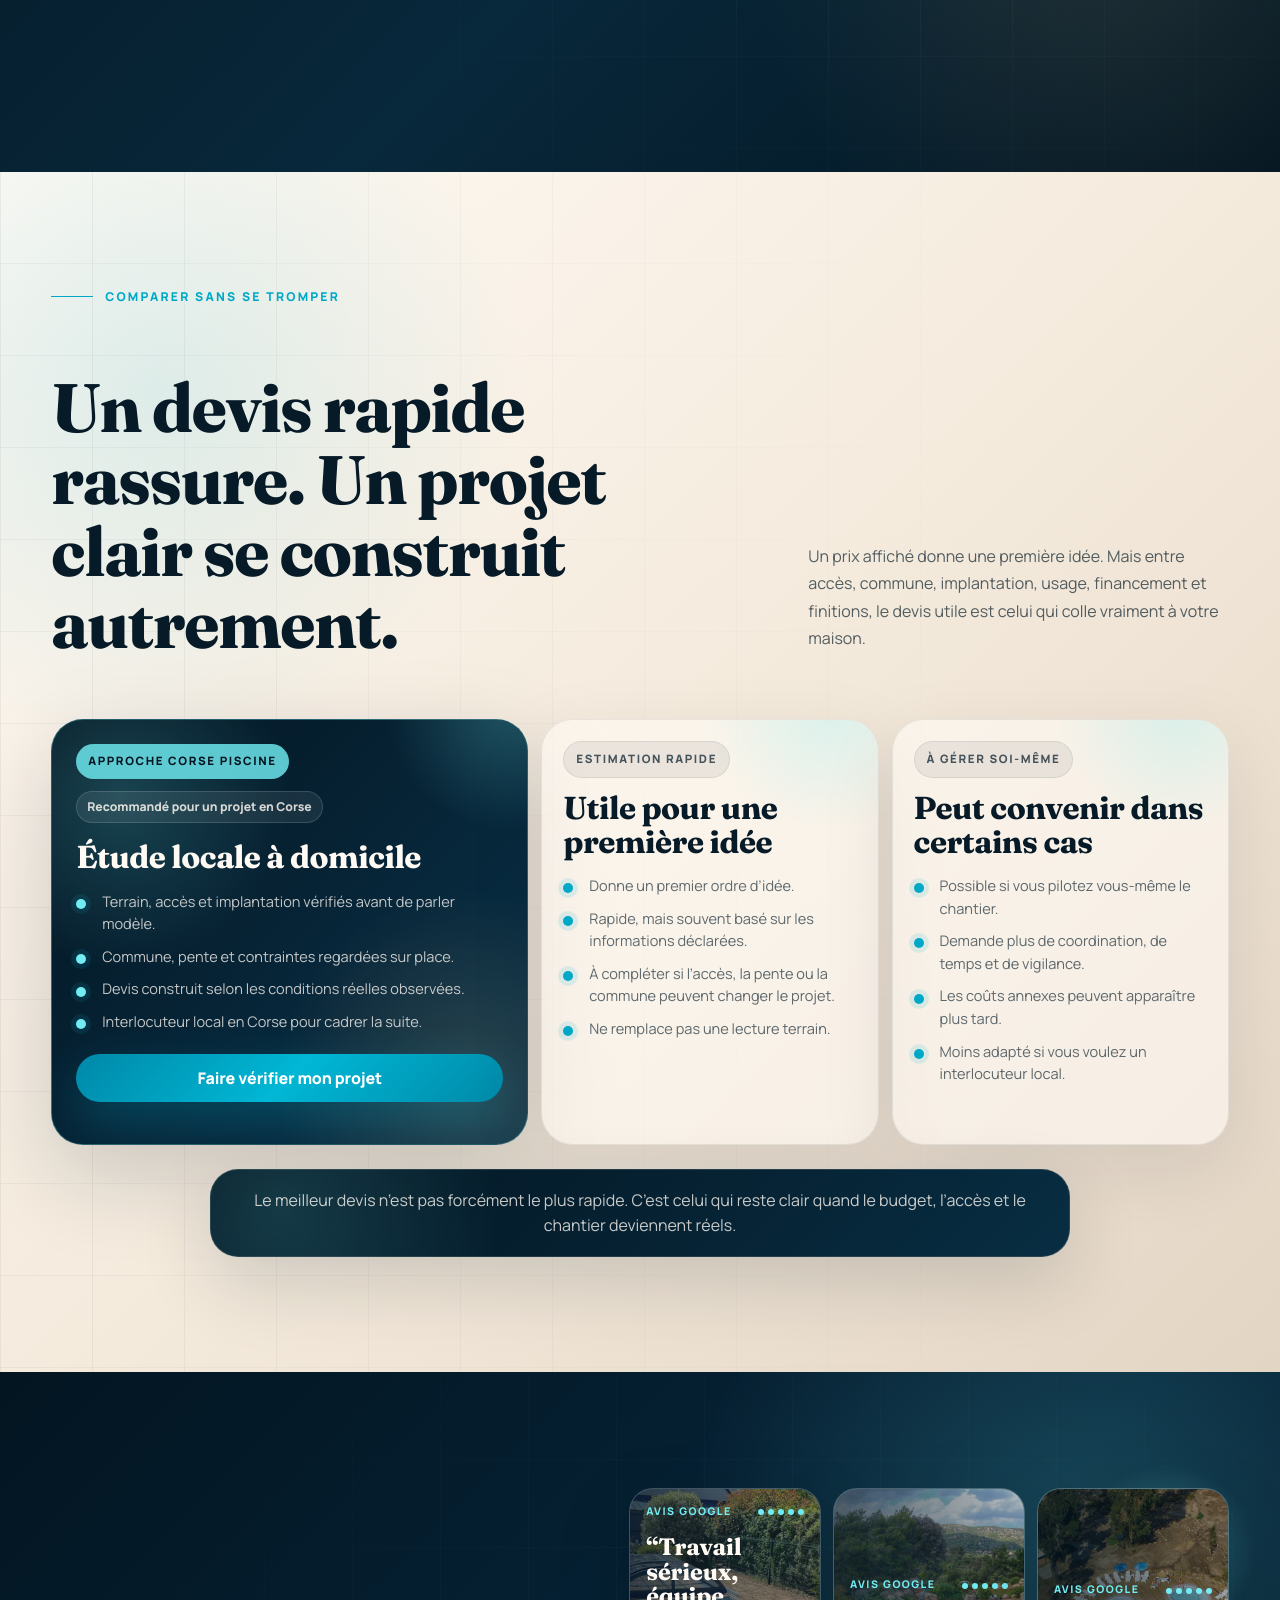
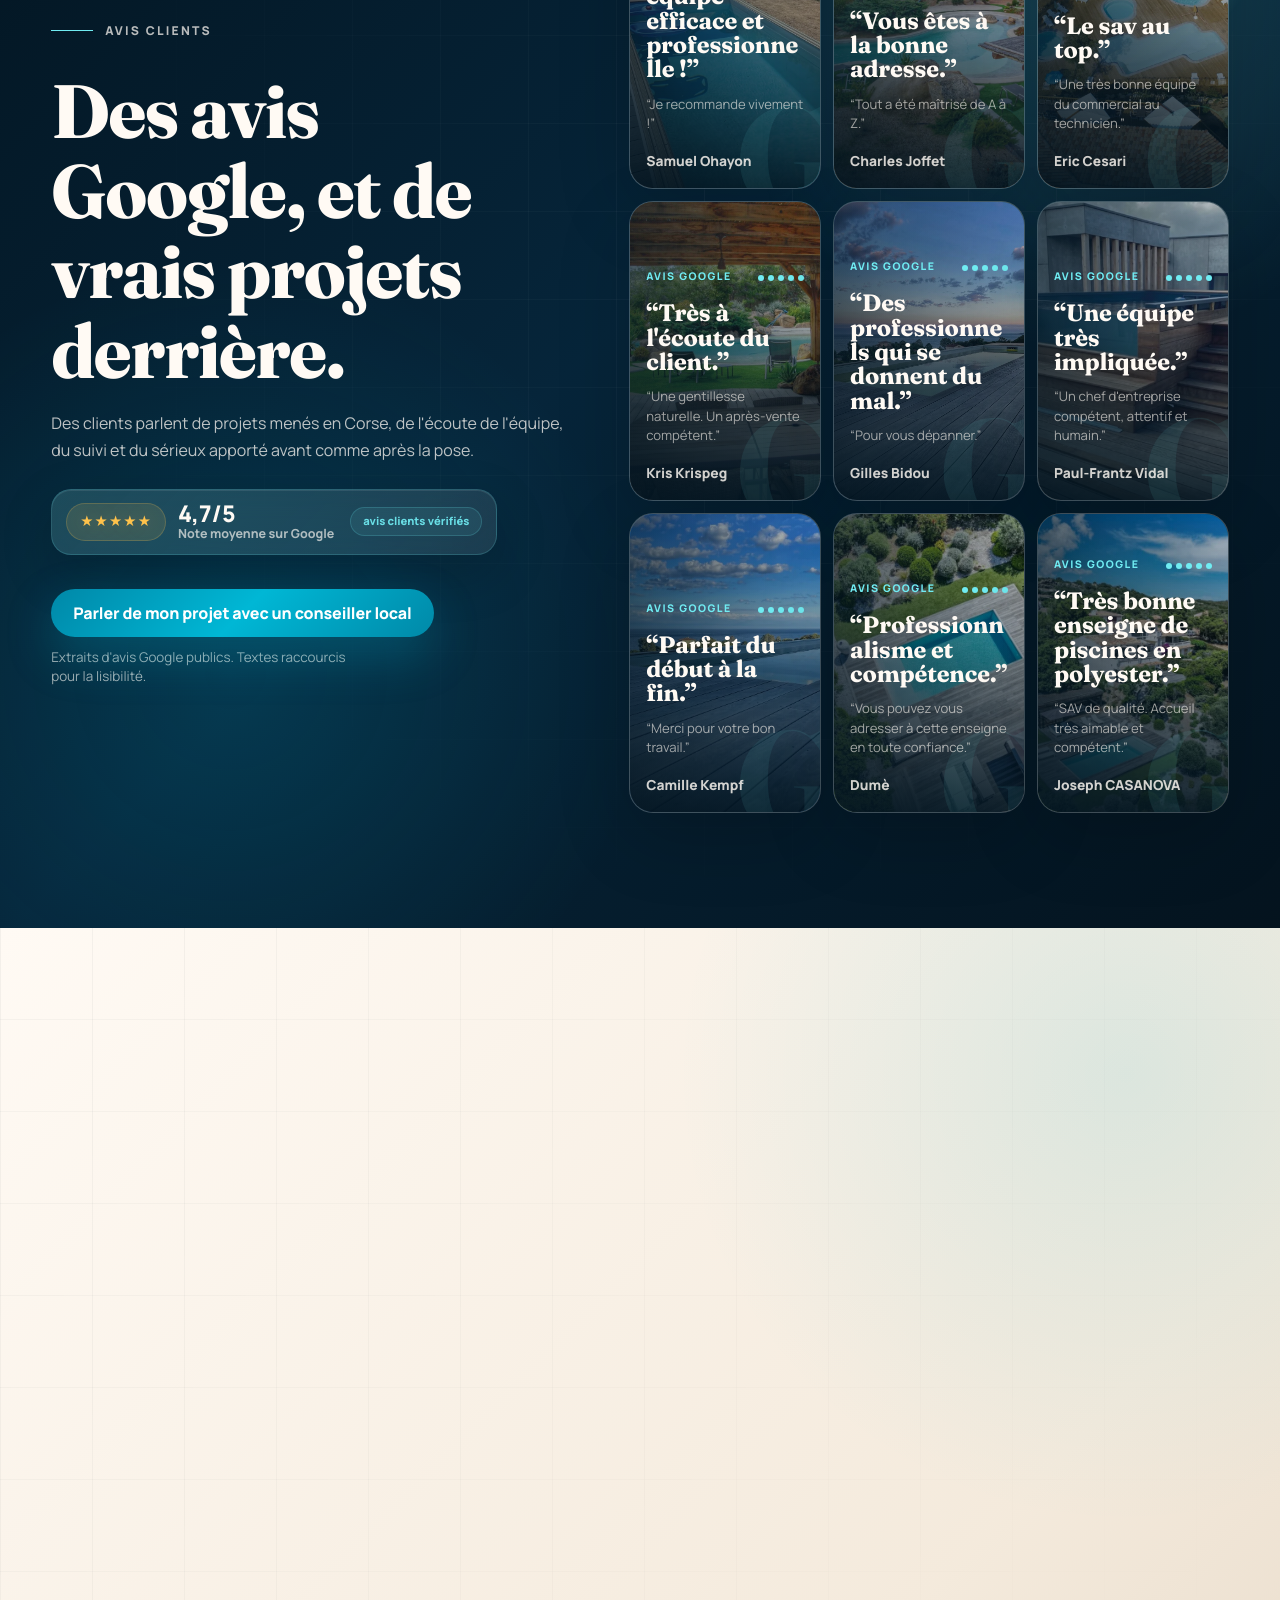
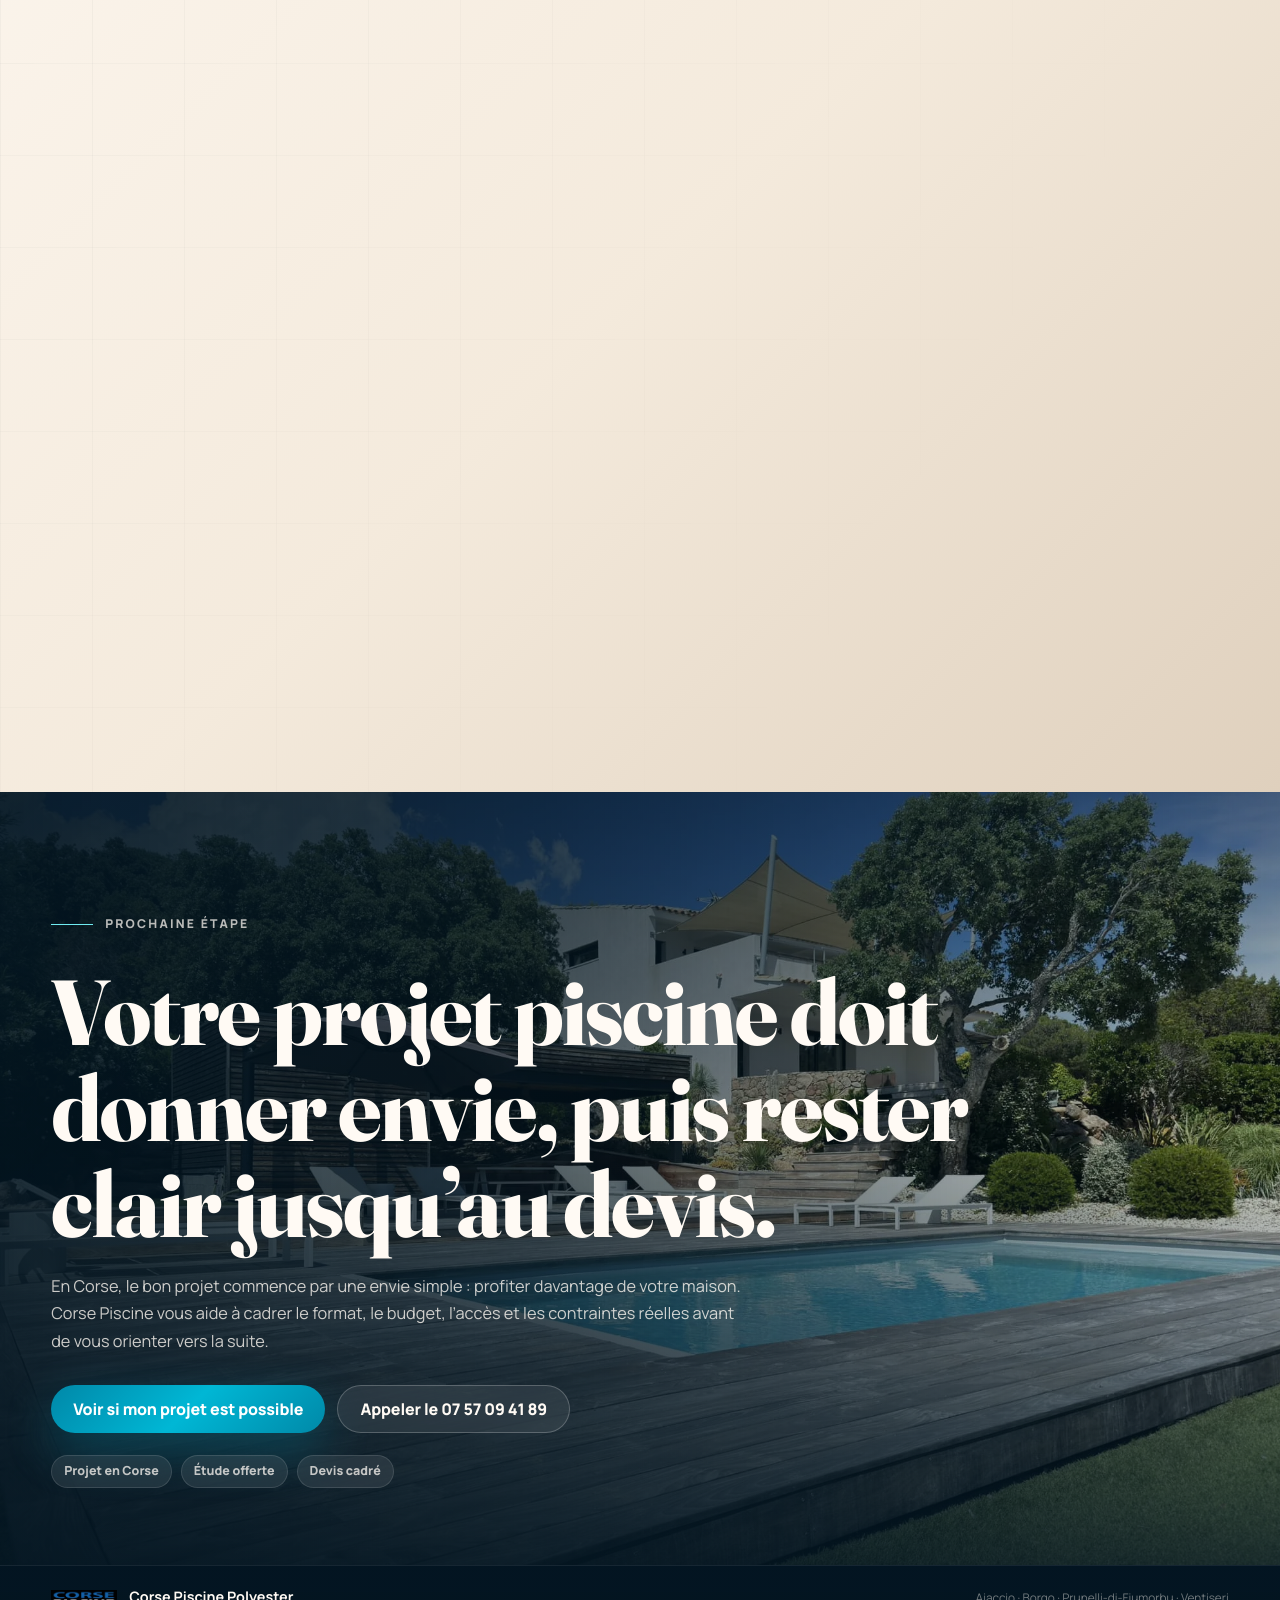
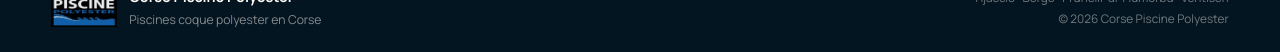
==== commit 5f70e226: "Replace monobloc illustration with real pool visual" ====
--- a/index.html
+++ b/index.html
@@ -428,65 +428,7 @@
           <span></span>
         </div>
         <div class="shell-card">
-          <svg class="shell-svg" viewBox="0 0 640 340" role="img" aria-label="Illustration d’une coque polyester monobloc avec marches intégrées">
-            <defs>
-              <linearGradient id="shellBodyGradient" x1="102" y1="48" x2="528" y2="274" gradientUnits="userSpaceOnUse">
-                <stop offset="0" stop-color="#fffdf8"/>
-                <stop offset="0.5" stop-color="#edf1ee"/>
-                <stop offset="1" stop-color="#adc8cb"/>
-              </linearGradient>
-              <linearGradient id="shellWallGradient" x1="100" y1="190" x2="520" y2="292" gradientUnits="userSpaceOnUse">
-                <stop offset="0" stop-color="#c2d4d3"/>
-                <stop offset="0.52" stop-color="#72959c"/>
-                <stop offset="1" stop-color="#2c5260"/>
-              </linearGradient>
-              <linearGradient id="shellWaterGradient" x1="160" y1="104" x2="454" y2="224" gradientUnits="userSpaceOnUse">
-                <stop offset="0" stop-color="#9afbf7"/>
-                <stop offset="0.42" stop-color="#22cada"/>
-                <stop offset="1" stop-color="#046f91"/>
-              </linearGradient>
-              <radialGradient id="shellGlow" cx="0" cy="0" r="1" gradientUnits="userSpaceOnUse" gradientTransform="translate(398 106) rotate(118) scale(210 130)">
-                <stop offset="0" stop-color="#ffffff" stop-opacity="0.86"/>
-                <stop offset="0.46" stop-color="#ffffff" stop-opacity="0.16"/>
-                <stop offset="1" stop-color="#ffffff" stop-opacity="0"/>
-              </radialGradient>
-              <linearGradient id="shellStepGradient" x1="360" y1="116" x2="470" y2="204" gradientUnits="userSpaceOnUse">
-                <stop offset="0" stop-color="#fbfff9" stop-opacity="0.9"/>
-                <stop offset="1" stop-color="#c9e4e3" stop-opacity="0.52"/>
-              </linearGradient>
-              <linearGradient id="shellRimDepthGradient" x1="120" y1="88" x2="526" y2="244" gradientUnits="userSpaceOnUse">
-                <stop offset="0" stop-color="#ffffff" stop-opacity="0.92"/>
-                <stop offset="1" stop-color="#d0dfdc" stop-opacity="0.74"/>
-              </linearGradient>
-              <filter id="shellSoftShadow" x="-15%" y="-20%" width="130%" height="145%">
-                <feDropShadow dx="0" dy="22" stdDeviation="18" flood-color="#00131d" flood-opacity="0.24"/>
-              </filter>
-            </defs>
-            <g class="shell-model" filter="url(#shellSoftShadow)">
-              <ellipse class="shell-ground-shadow" cx="318" cy="272" rx="230" ry="34"/>
-              <path class="shell-wall" d="M114 202 C106 238 134 263 179 267 L418 286 C467 290 505 269 516 232 L536 158 C525 195 488 213 438 210 L166 190 C129 187 108 169 112 137 Z"/>
-              <path class="shell-body" d="M118 72 C148 48 482 50 520 74 C545 90 552 116 542 149 L516 232 C506 263 470 279 423 276 L176 257 C128 253 101 229 109 190 L124 101 C127 86 130 77 118 72 Z"/>
-              <path class="shell-lip" d="M141 96 C171 79 443 80 477 98 C498 110 505 128 498 151 L477 216 C470 238 445 249 408 246 L189 230 C156 228 136 211 141 181 L151 120 C153 109 152 101 141 96 Z"/>
-              <path class="shell-inner-well" d="M161 114 C190 101 419 102 450 116 C469 125 475 140 470 158 L453 207 C448 223 427 232 398 230 L202 215 C177 213 160 201 164 178 L172 132 C174 123 175 118 161 114 Z"/>
-              <path class="shell-water-surface" d="M181 130 C210 120 397 120 426 131 C441 137 446 149 442 163 L430 197 C425 209 410 216 386 214 L211 201 C191 199 178 190 181 172 L188 141 C189 135 190 132 181 130 Z"/>
-              <path class="shell-water-glow" d="M181 130 C210 120 397 120 426 131 C441 137 446 149 442 163 L430 197 C425 209 410 216 386 214 L211 201 C191 199 178 190 181 172 L188 141 C189 135 190 132 181 130 Z"/>
-              <g class="shell-steps" aria-hidden="true">
-                <path d="M350 128 C381 128 410 132 427 139 L421 153 C404 147 374 144 344 144 Z"/>
-                <path d="M341 150 C372 150 402 155 418 163 L412 178 C394 169 365 165 334 166 Z"/>
-                <path d="M331 172 C362 172 391 178 407 188 L400 203 C383 192 353 187 322 188 Z"/>
-              </g>
-              <g class="shell-ribs" aria-hidden="true">
-                <path d="M132 225 L151 190"/>
-                <path d="M178 257 L188 220"/>
-                <path d="M230 262 L234 224"/>
-                <path d="M410 281 L399 244"/>
-                <path d="M478 255 L447 221"/>
-              </g>
-              <path class="shell-rim-highlight" d="M126 72 C161 51 483 52 516 75"/>
-              <path class="shell-inner-line" d="M164 115 C195 102 417 103 449 116"/>
-              <path class="shell-front-highlight" d="M181 256 C241 263 351 272 421 276"/>
-            </g>
-          </svg>
+          <img class="shell-photo" src="assets/gallery-extra-pool.webp" alt="Piscine coque polyester intégrée dans un extérieur avec terrasse bois" loading="lazy">
           <div class="shell-annotation shell-annotation-a">Bassin monobloc</div>
           <div class="shell-annotation shell-annotation-b">Forme préparée en atelier</div>
           <div class="shell-annotation shell-annotation-c">Pose après préparation du terrain</div>
--- a/styles.css
+++ b/styles.css
@@ -1812,10 +1812,9 @@
   min-height: 316px;
   overflow: hidden;
   background:
-    radial-gradient(circle at 74% 12%, rgba(112, 236, 242, 0.2), transparent 32%),
-    radial-gradient(circle at 20% 82%, rgba(6, 26, 39, 0.12), transparent 42%),
-    linear-gradient(145deg, rgba(255,250,244,0.94), rgba(216, 204, 187, 0.78));
-  border: 1px solid rgba(255, 255, 255, 0.58);
+    radial-gradient(circle at 74% 12%, rgba(112, 236, 242, 0.18), transparent 34%),
+    linear-gradient(145deg, rgba(255,250,244,0.9), rgba(216, 204, 187, 0.74));
+  border: 1px solid rgba(255, 255, 255, 0.5);
   border-radius: 42px;
   box-shadow: 0 34px 100px rgba(0, 11, 18, 0.36);
   isolation: isolate;
@@ -1823,11 +1822,24 @@
 
 .shell-card::before {
   position: absolute;
-  inset: 24px;
+  inset: 0;
   content: "";
-  z-index: 0;
-  border: 1px dashed rgba(6, 26, 39, 0.12);
-  border-radius: 32px;
+  z-index: 2;
+  background:
+    linear-gradient(180deg, rgba(6, 26, 39, 0.08), rgba(6, 26, 39, 0.34)),
+    radial-gradient(circle at 72% 26%, rgba(112, 236, 242, 0.2), transparent 34%);
+  pointer-events: none;
+}
+
+.shell-photo {
+  position: absolute;
+  inset: 0;
+  z-index: 1;
+  width: 100%;
+  height: 100%;
+  object-fit: cover;
+  object-position: 50% 52%;
+  transform: scale(1.01);
 }
 
 .shell-svg {
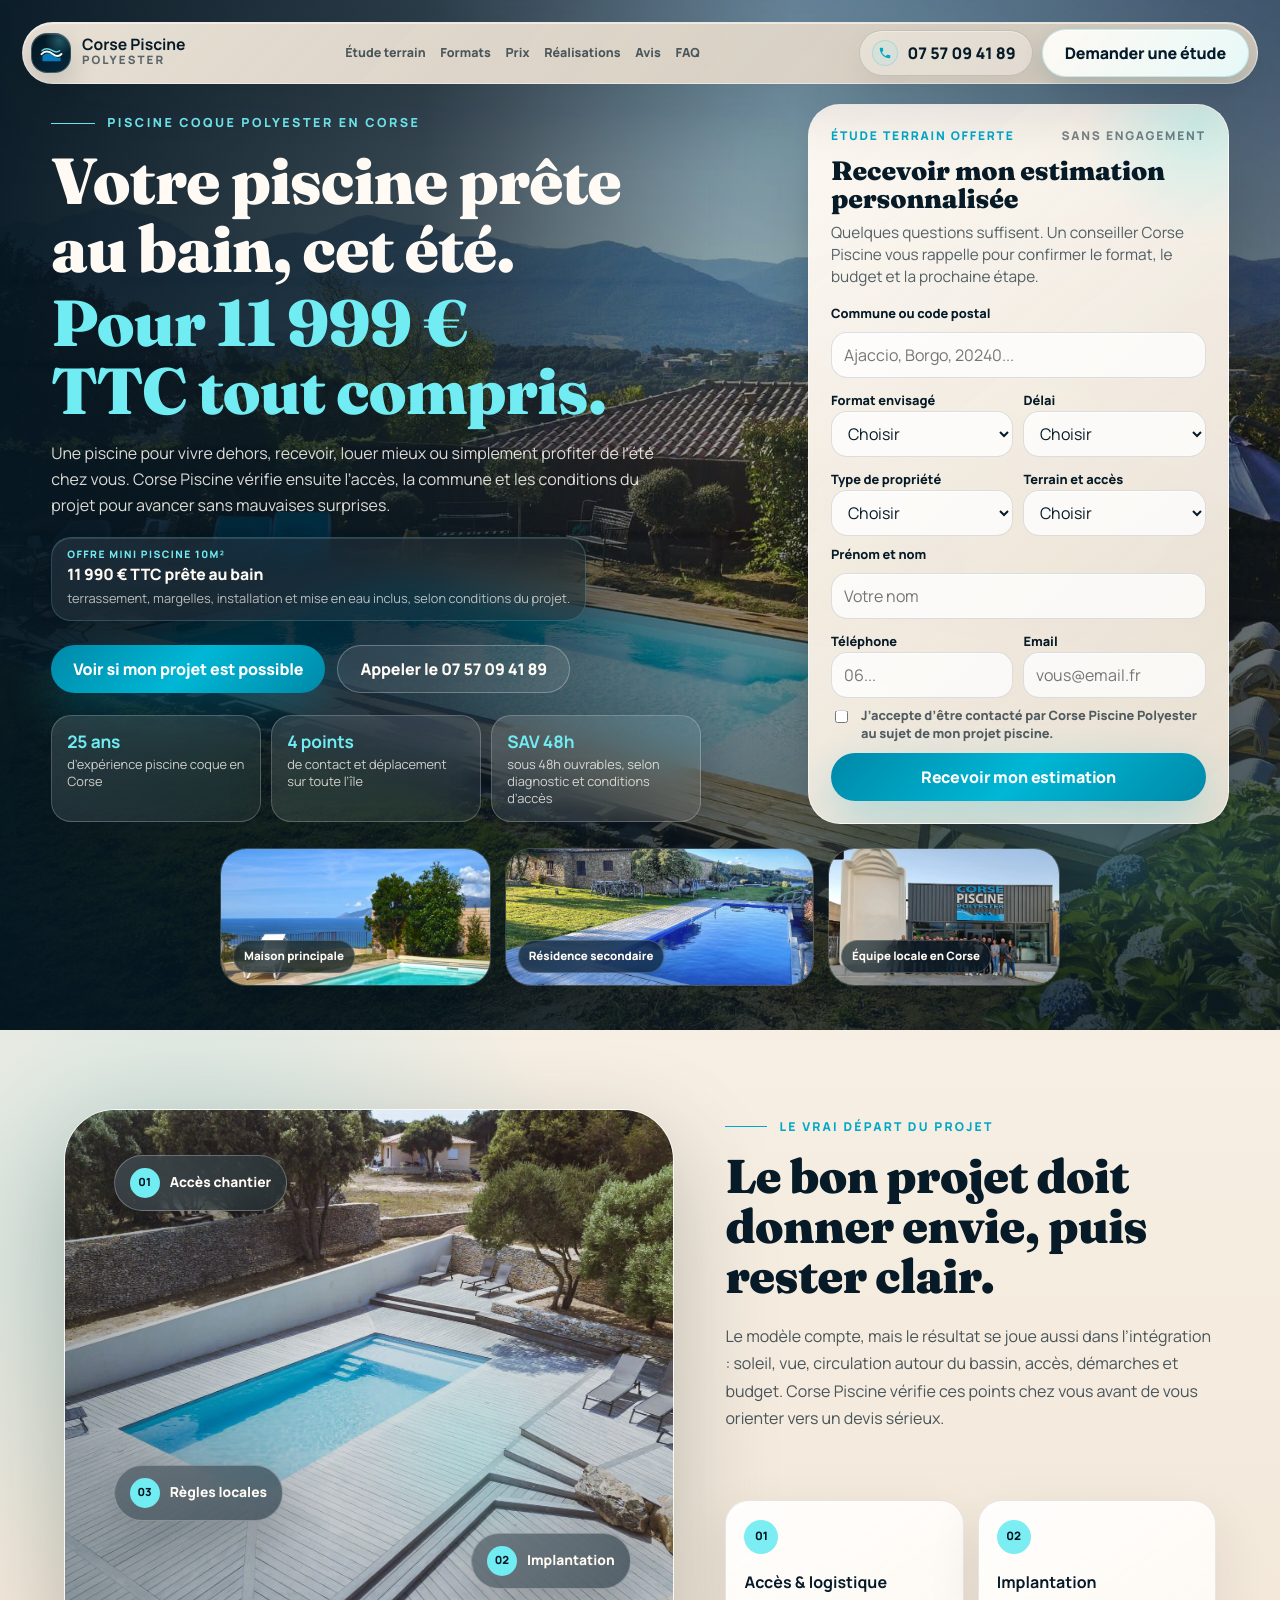
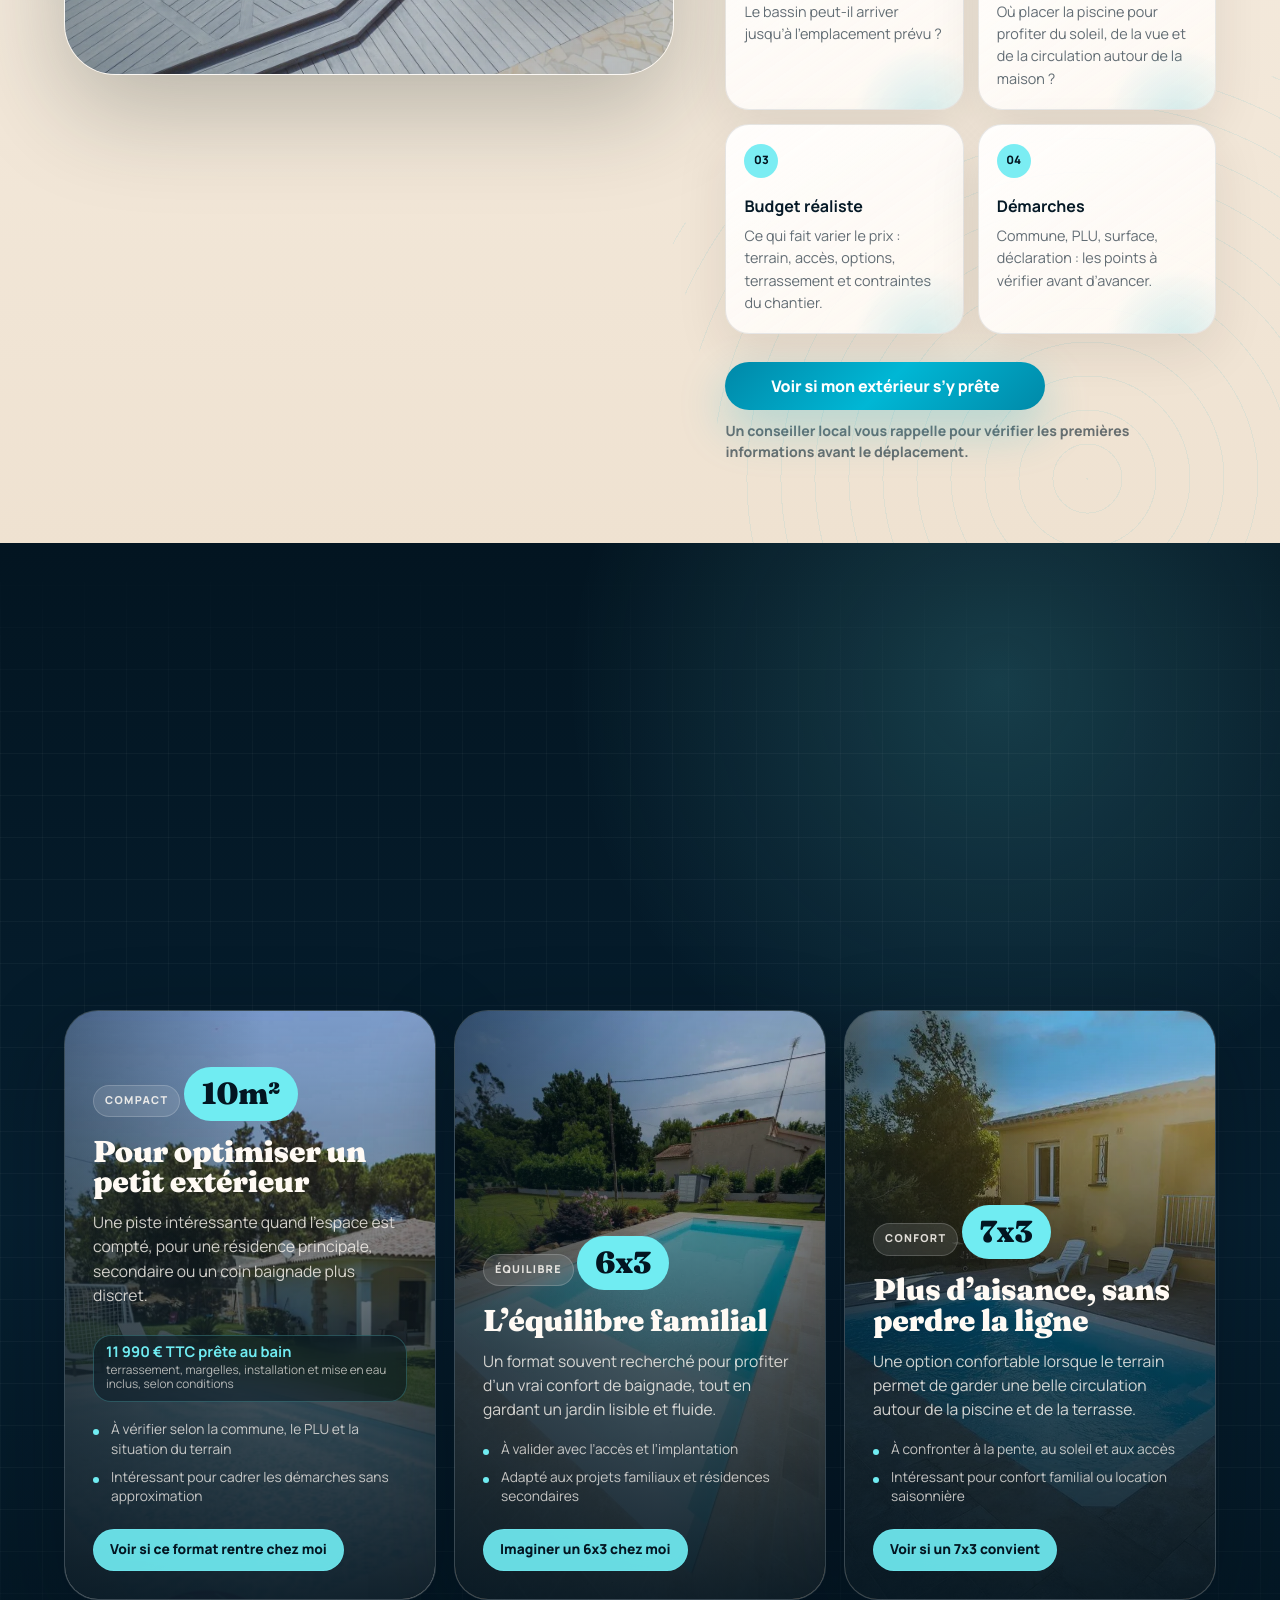
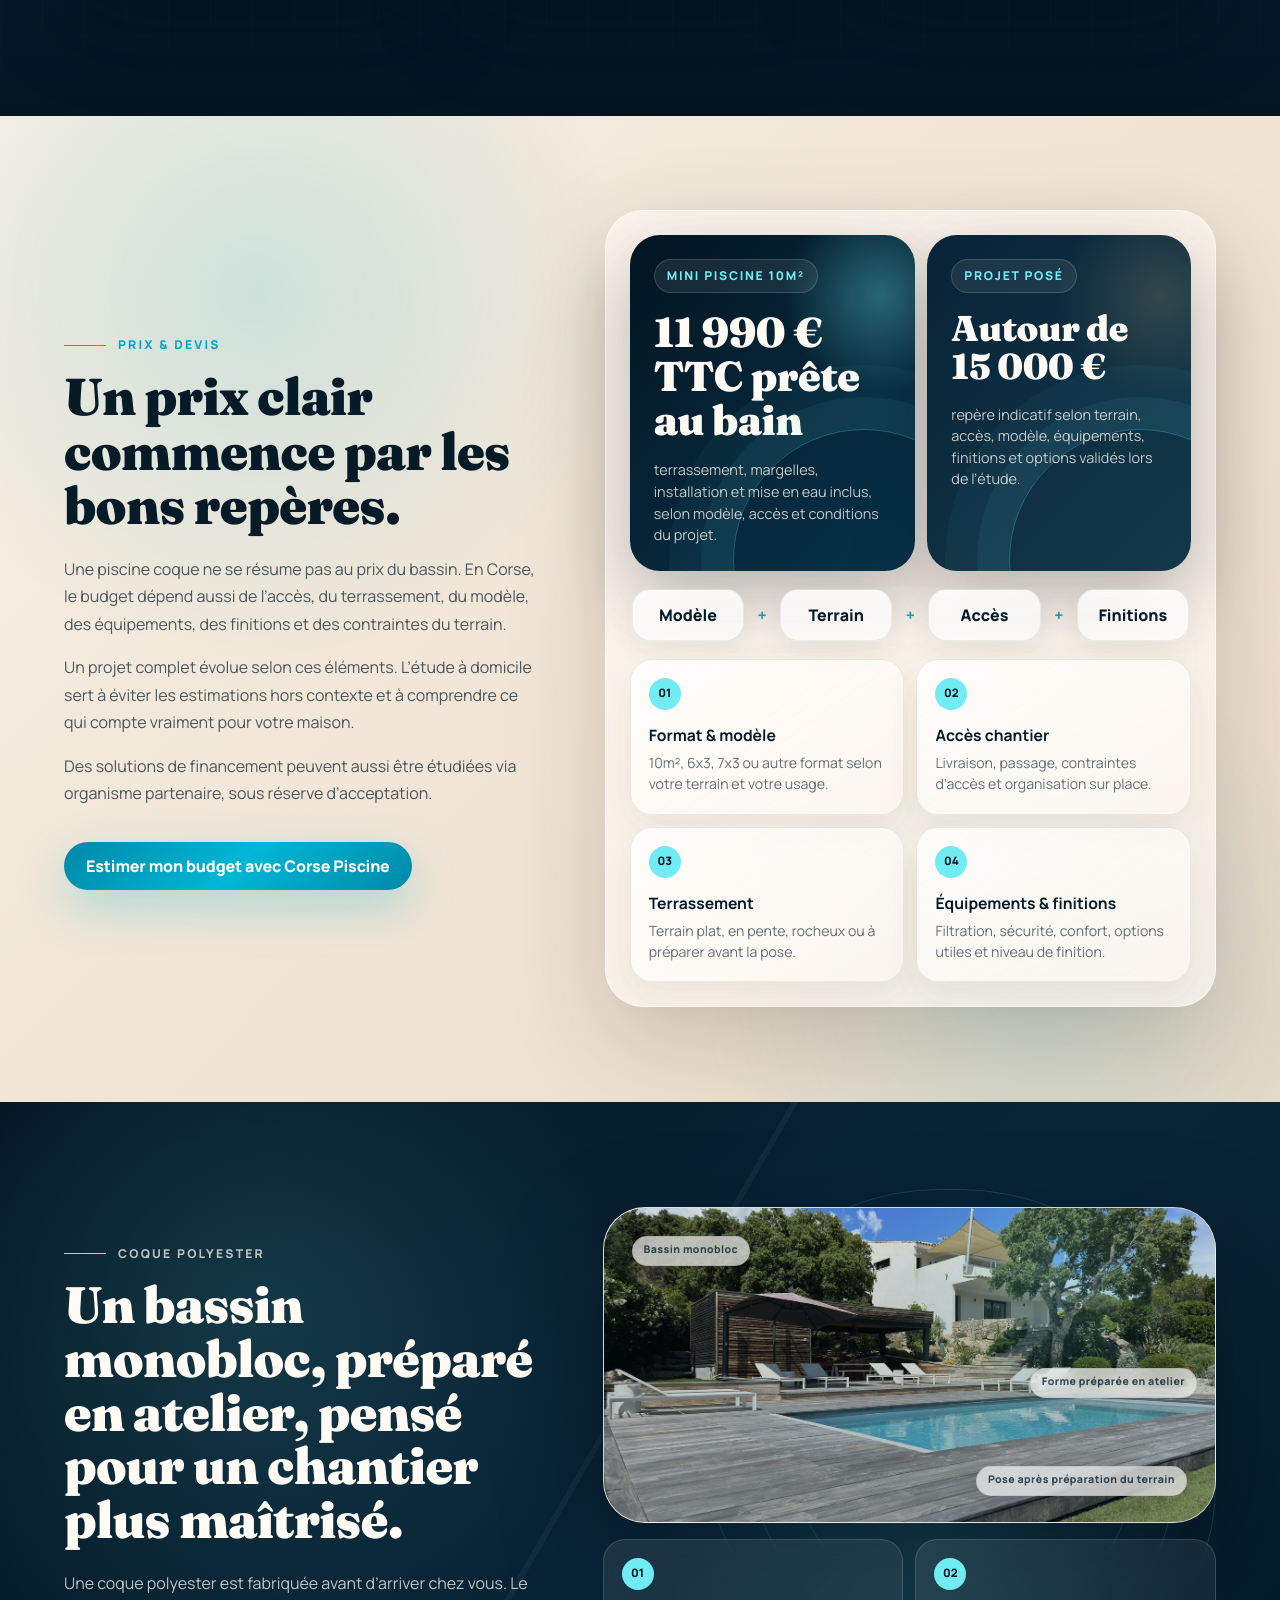
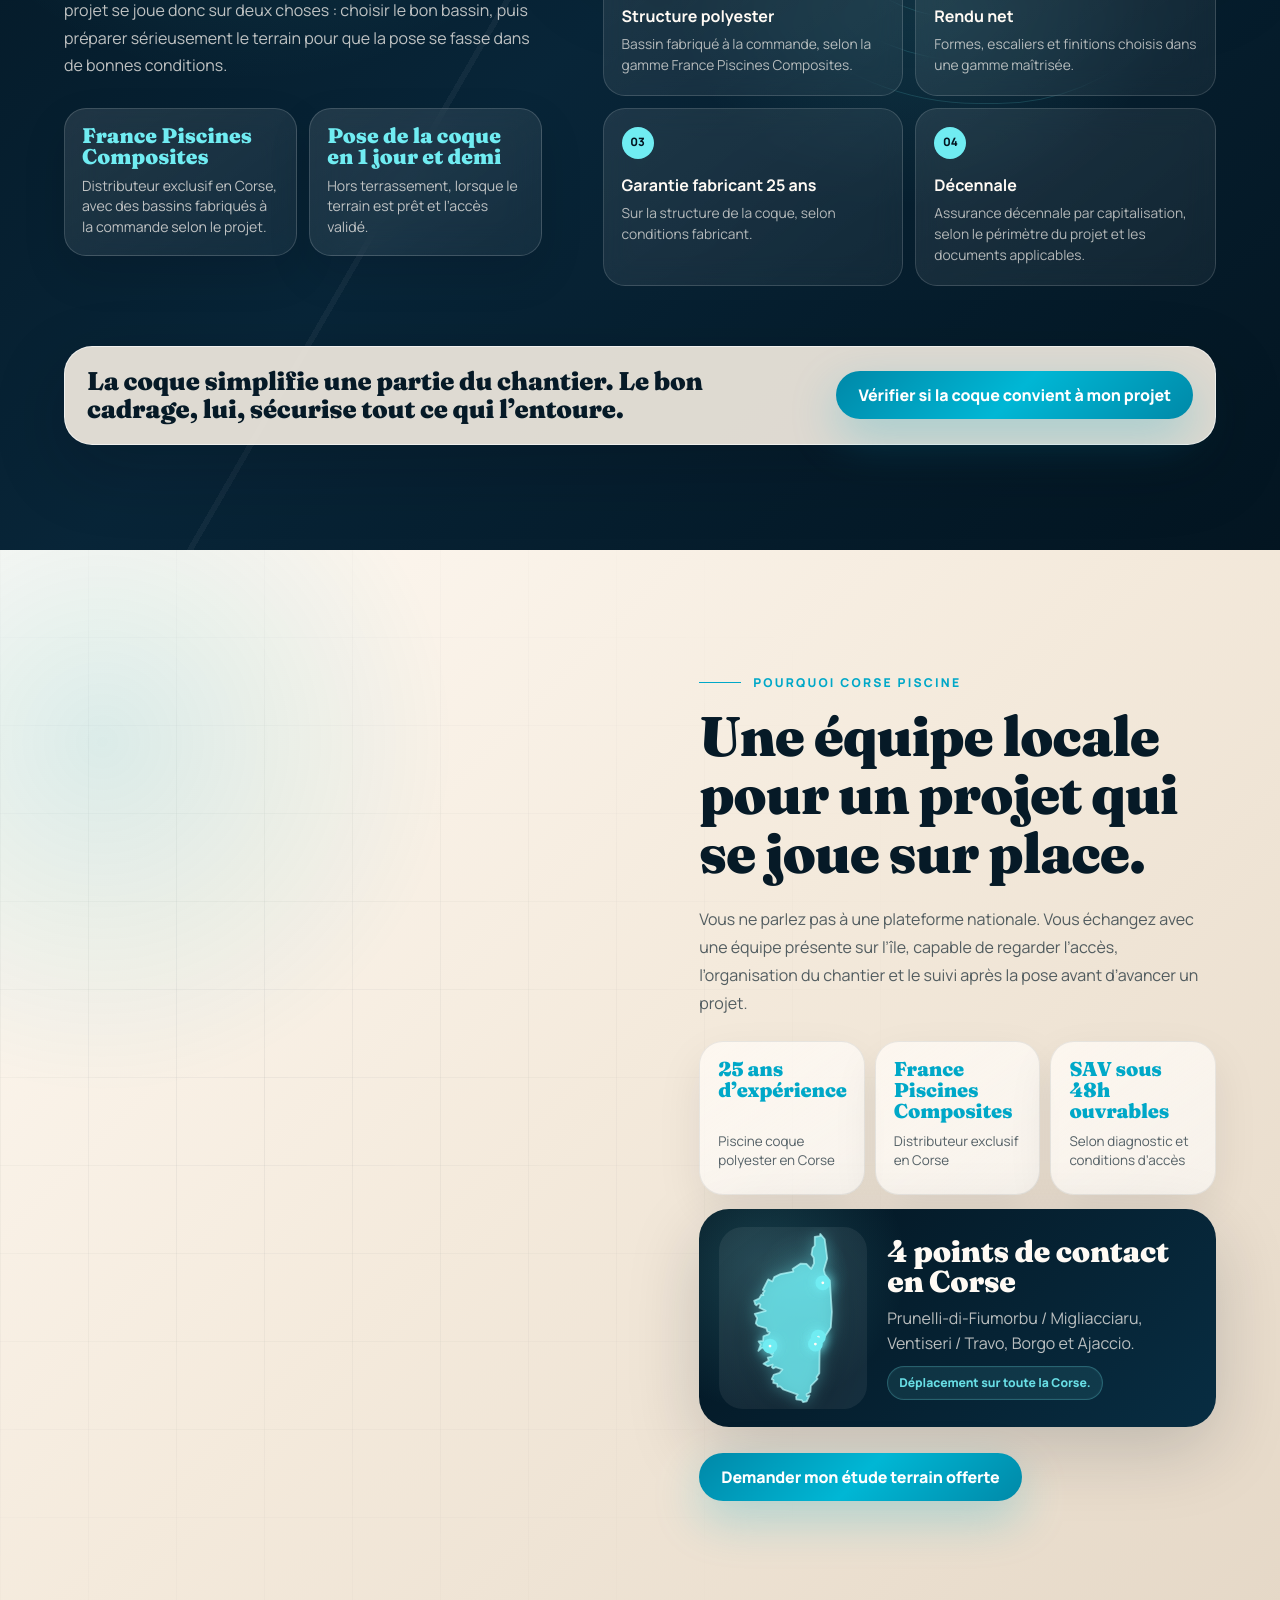
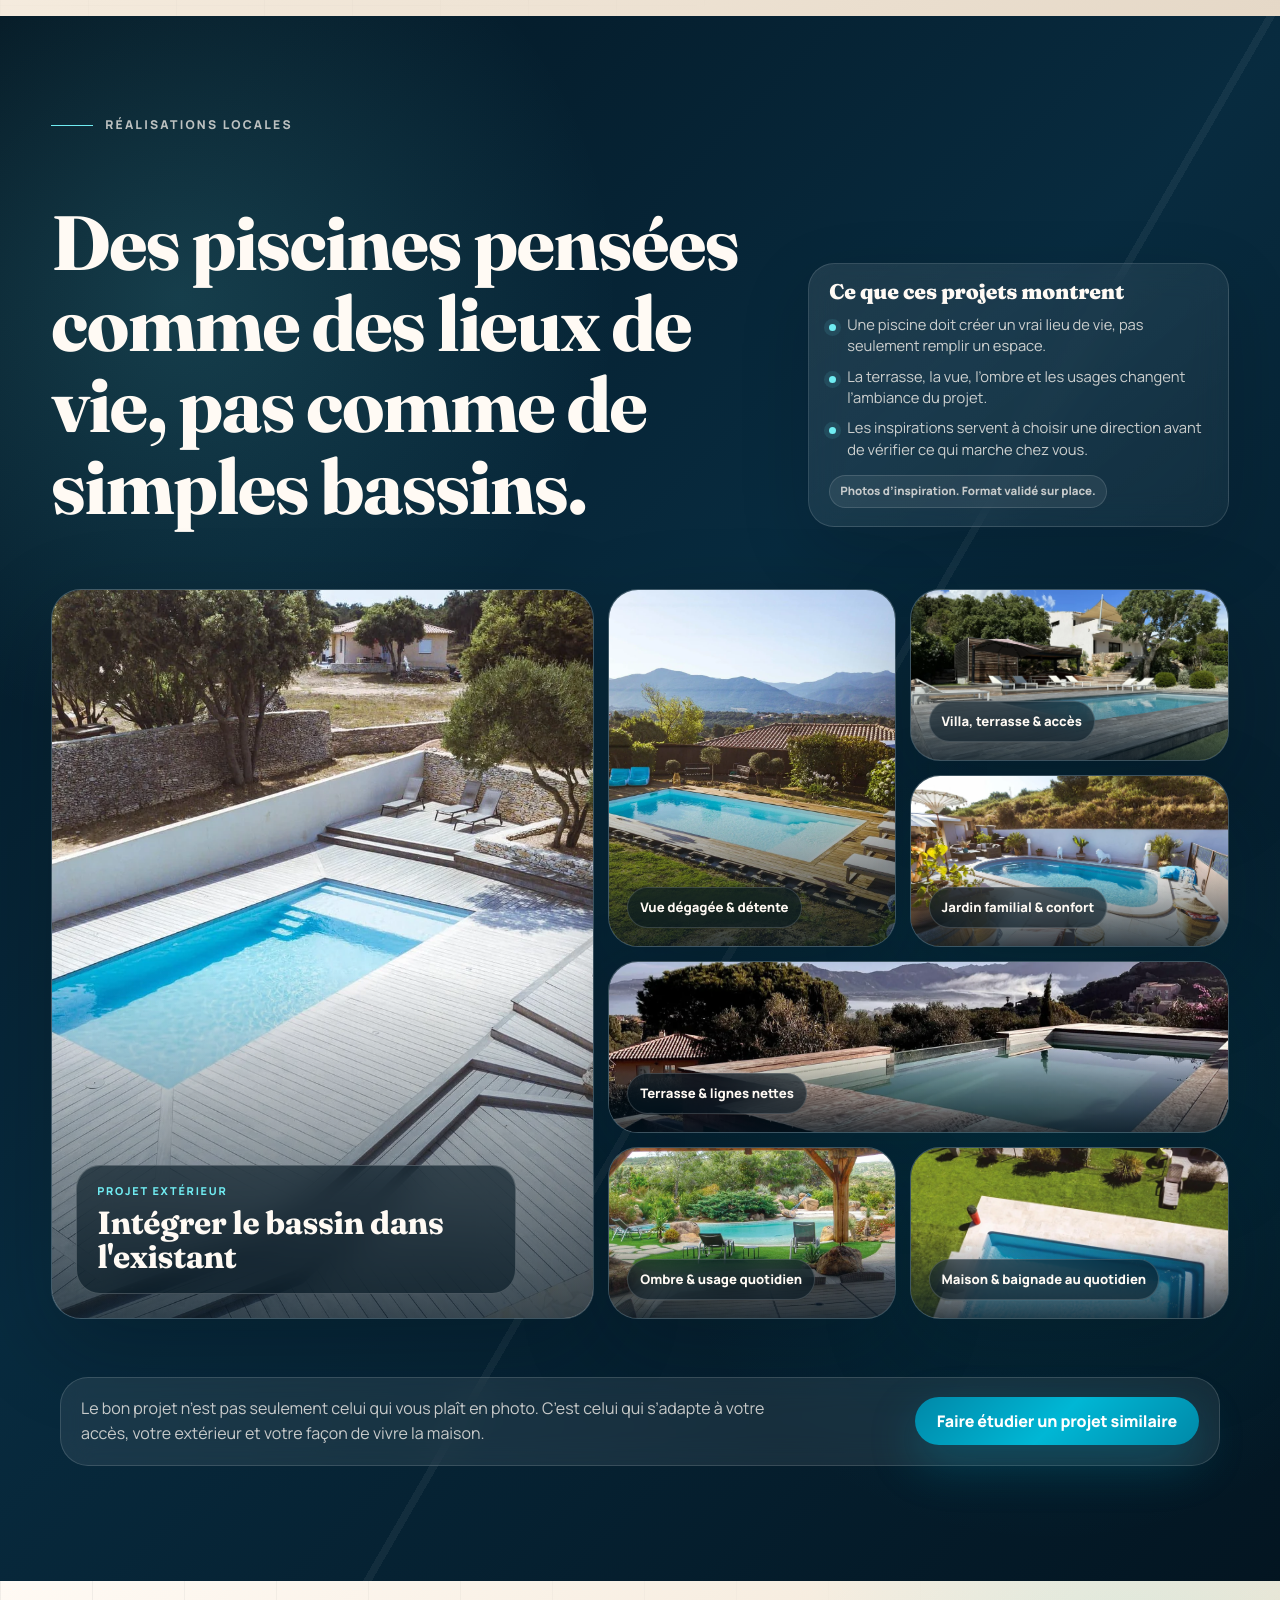
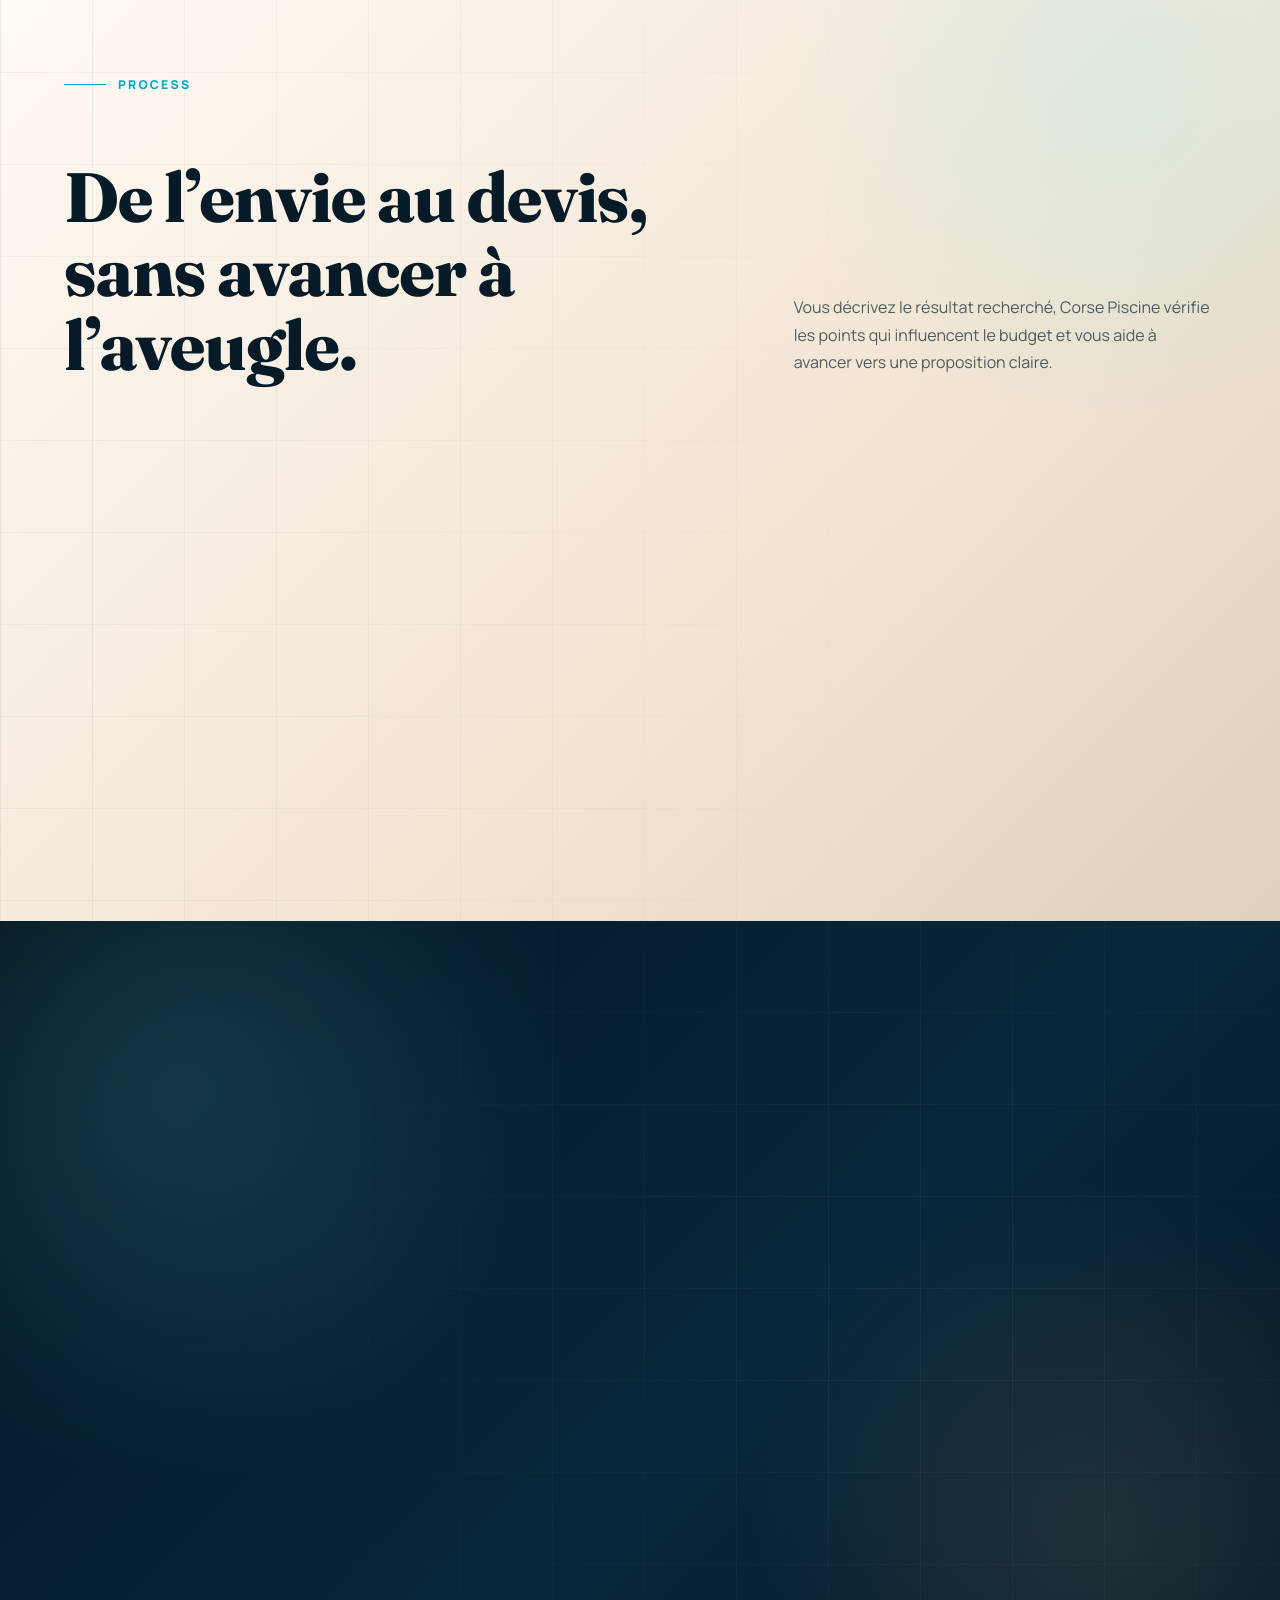
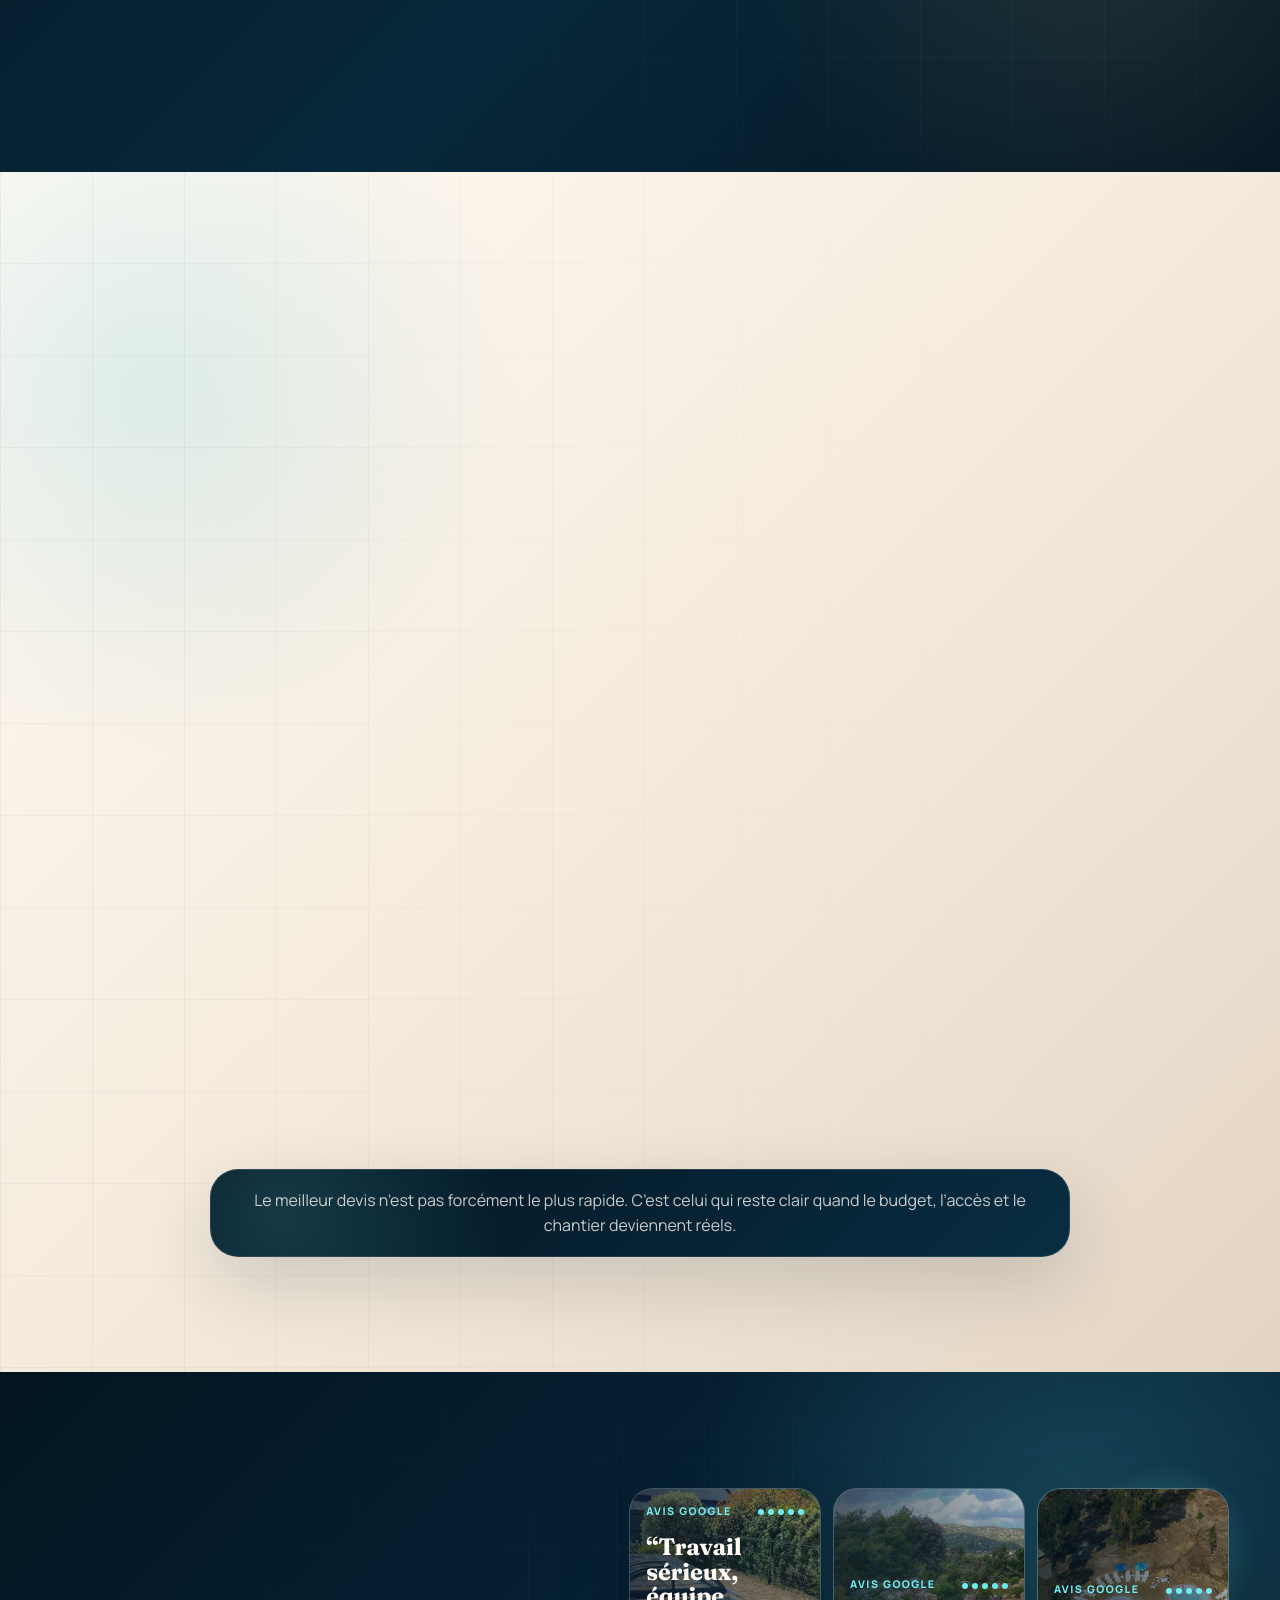
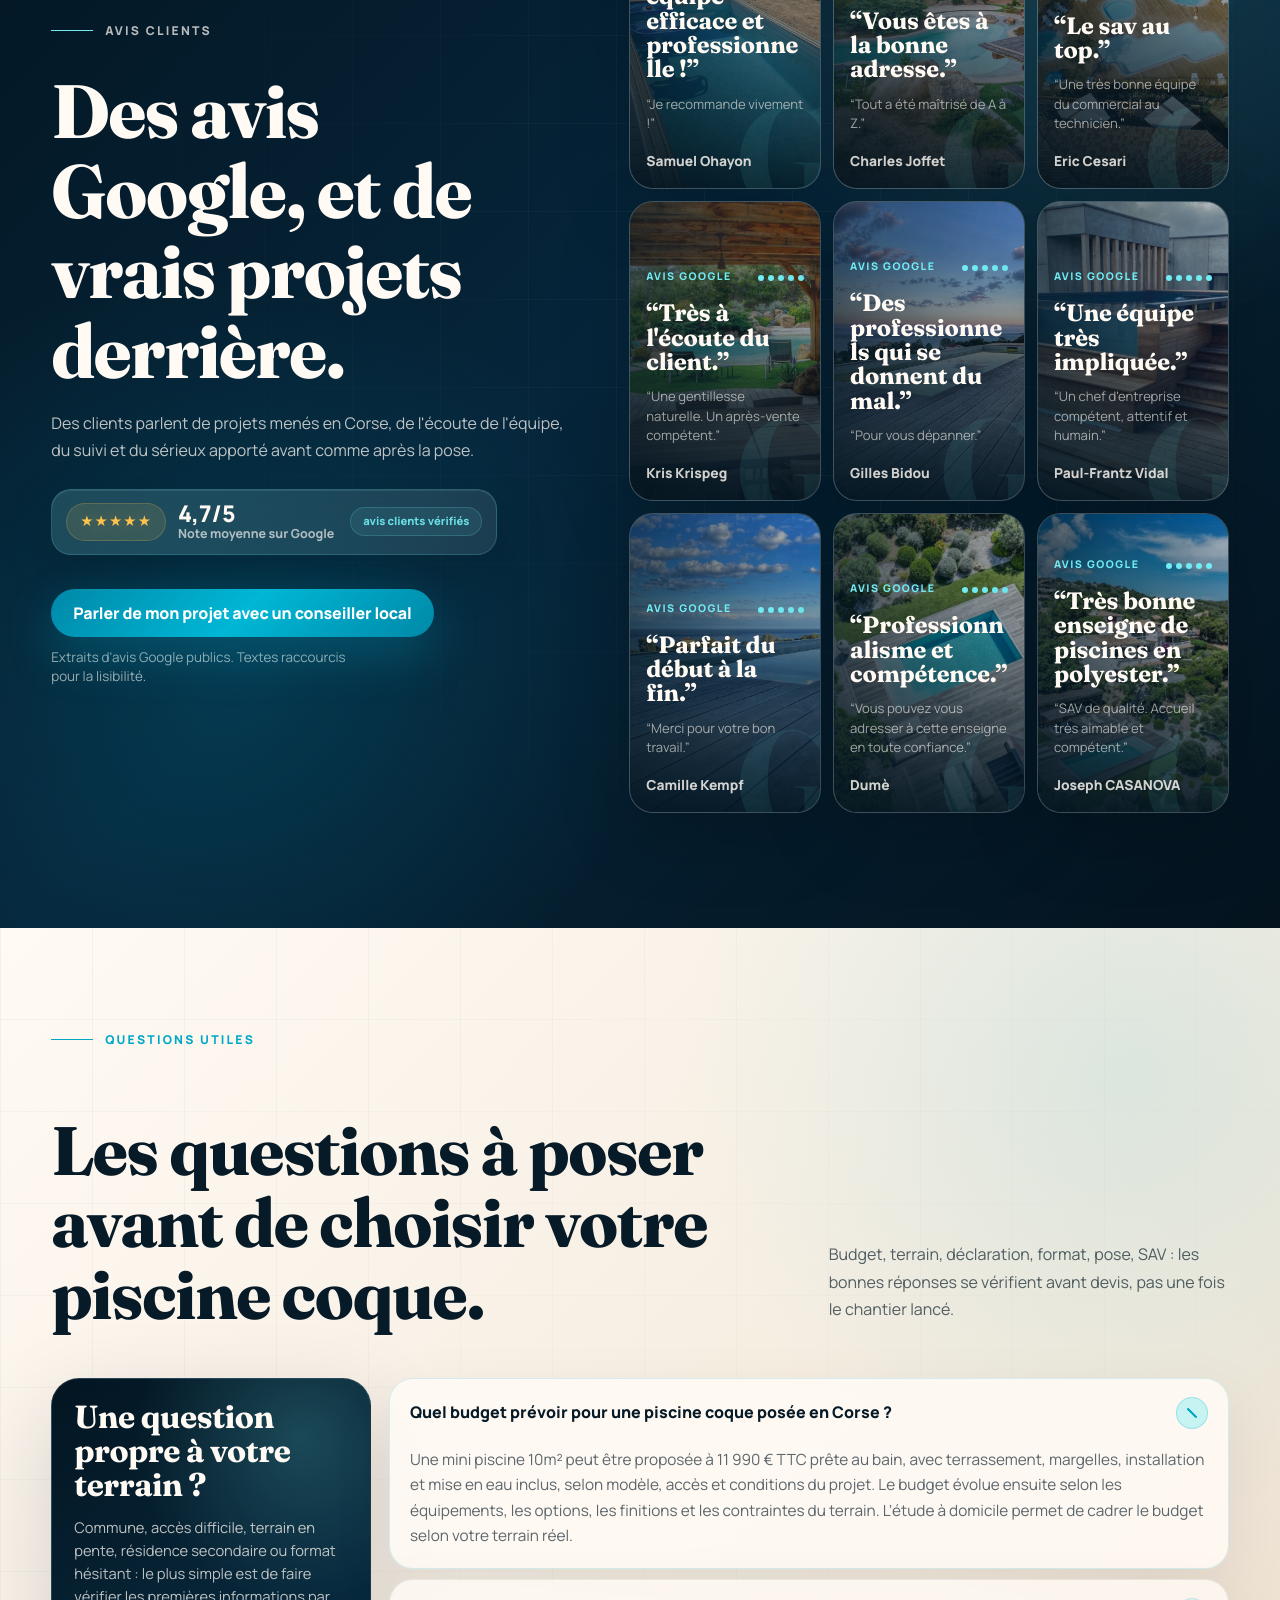
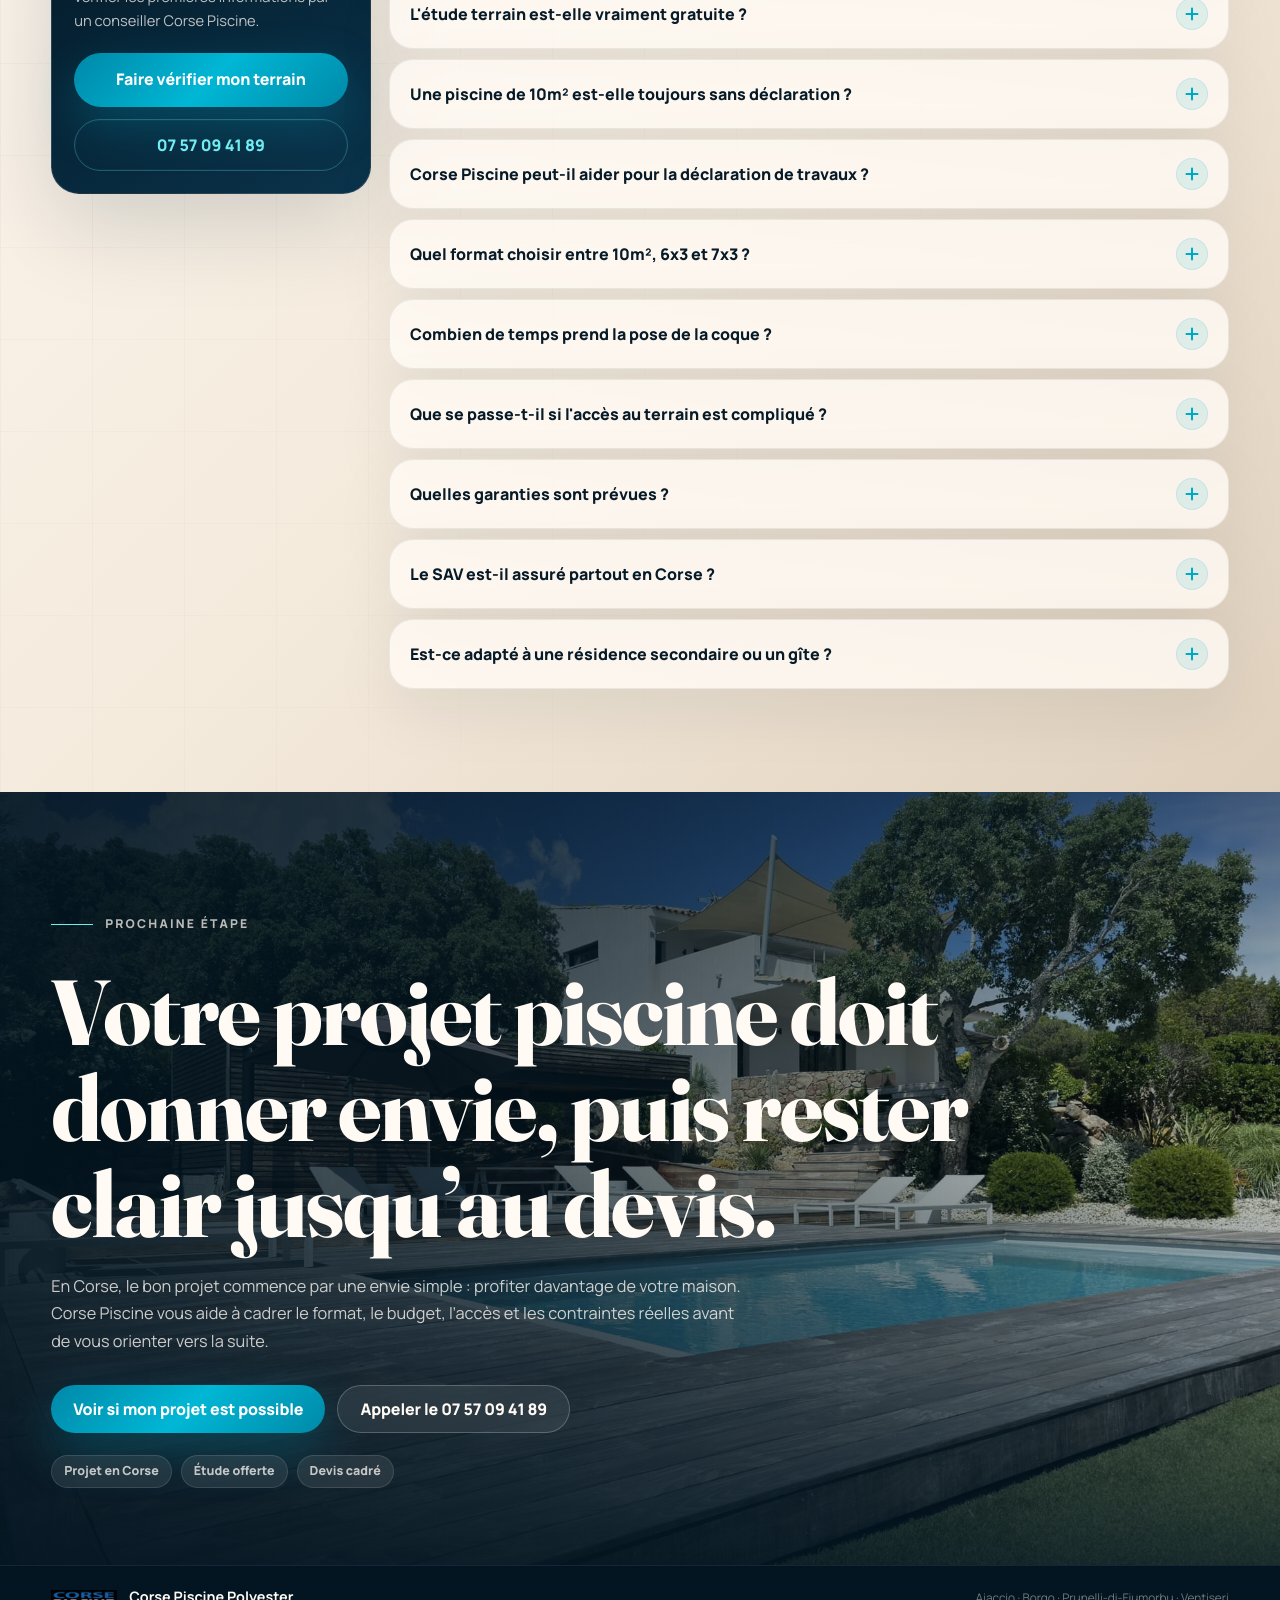
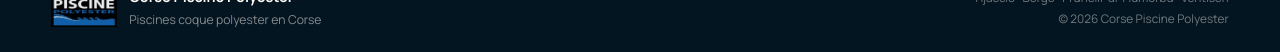
==== commit b985c1ab: "Clarify warranty cards copy" ====
--- a/index.html
+++ b/index.html
@@ -448,12 +448,12 @@
           <article>
             <span>03</span>
             <strong>Garantie fabricant 25 ans</strong>
-            <p>Sur la structure, selon conditions fabricant et documents applicables à vérifier au devis.</p>
+            <p>Sur la structure de la coque, selon conditions fabricant.</p>
           </article>
           <article>
             <span>04</span>
             <strong>Décennale</strong>
-            <p>Garantie décennale par capitalisation selon documents fabricant et assurances applicables.</p>
+            <p>Assurance décennale par capitalisation, selon le périmètre du projet et les documents applicables.</p>
           </article>
         </div>
       </div>
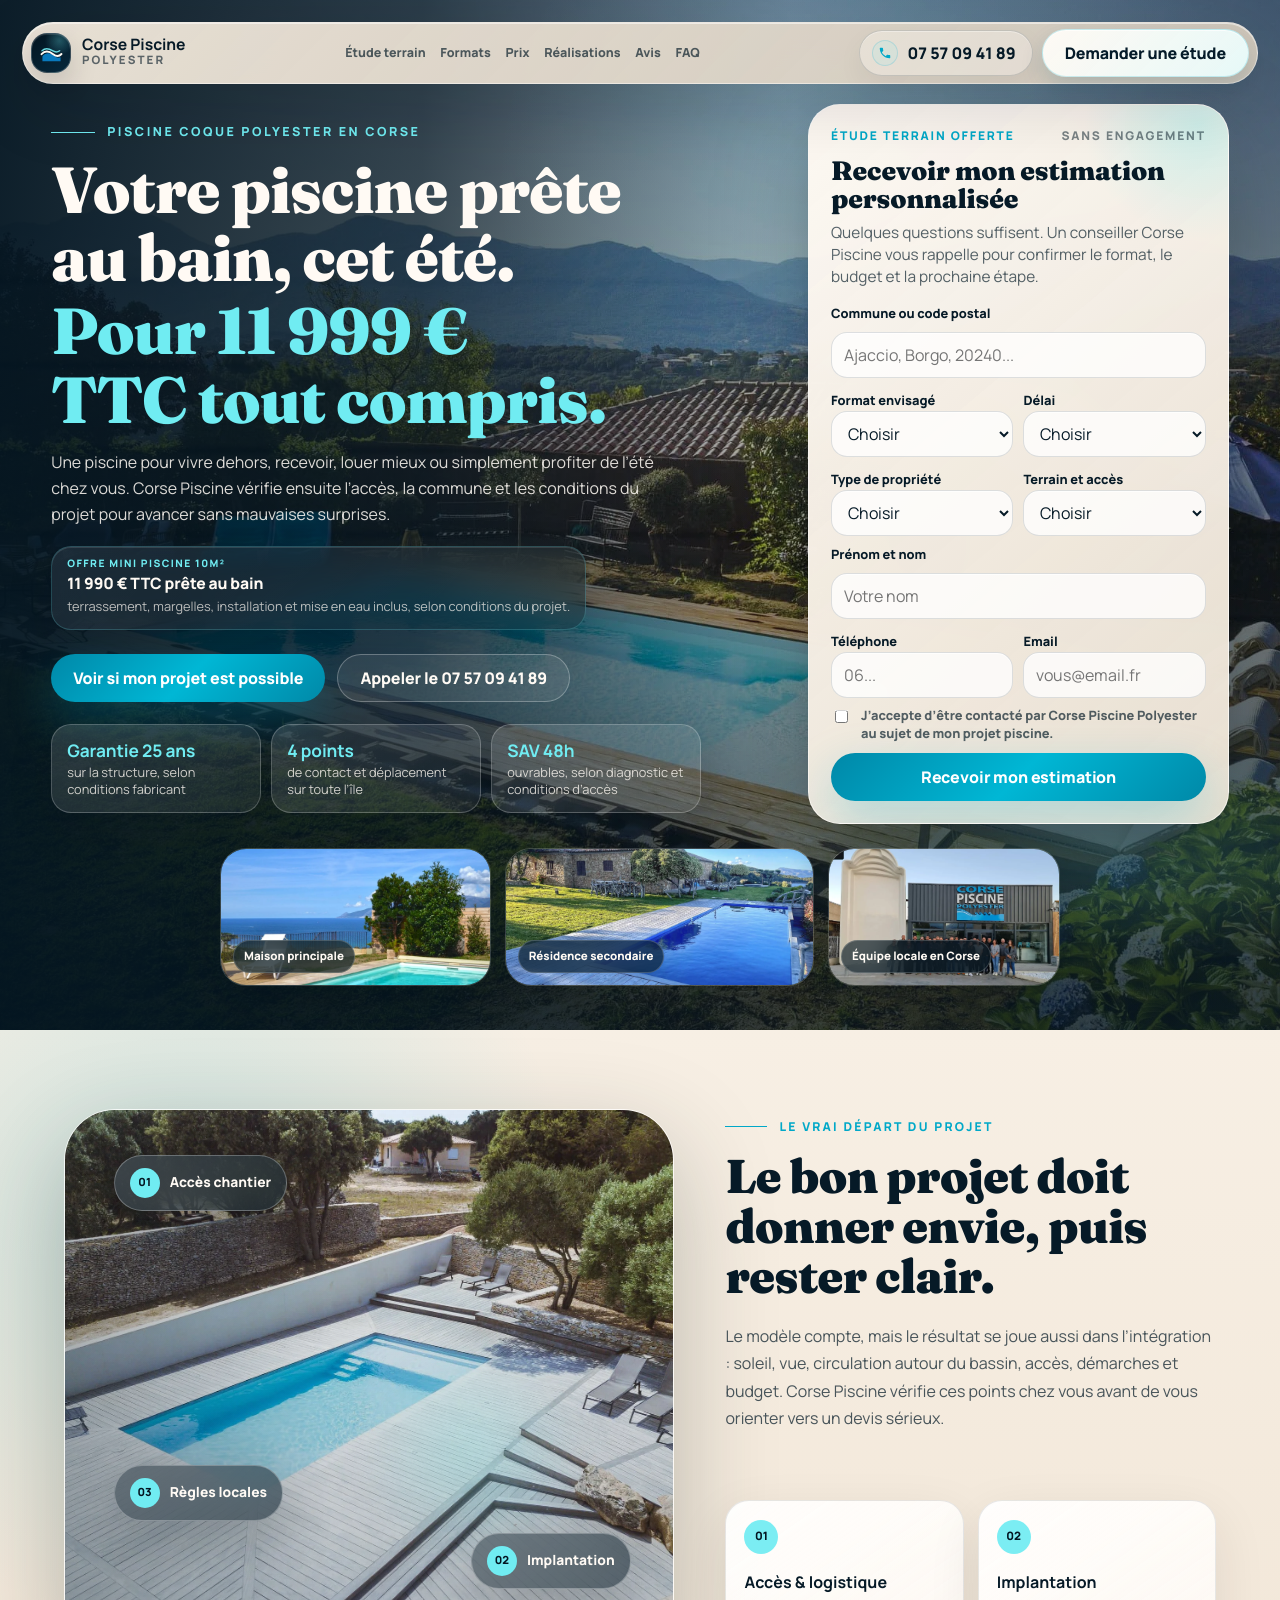
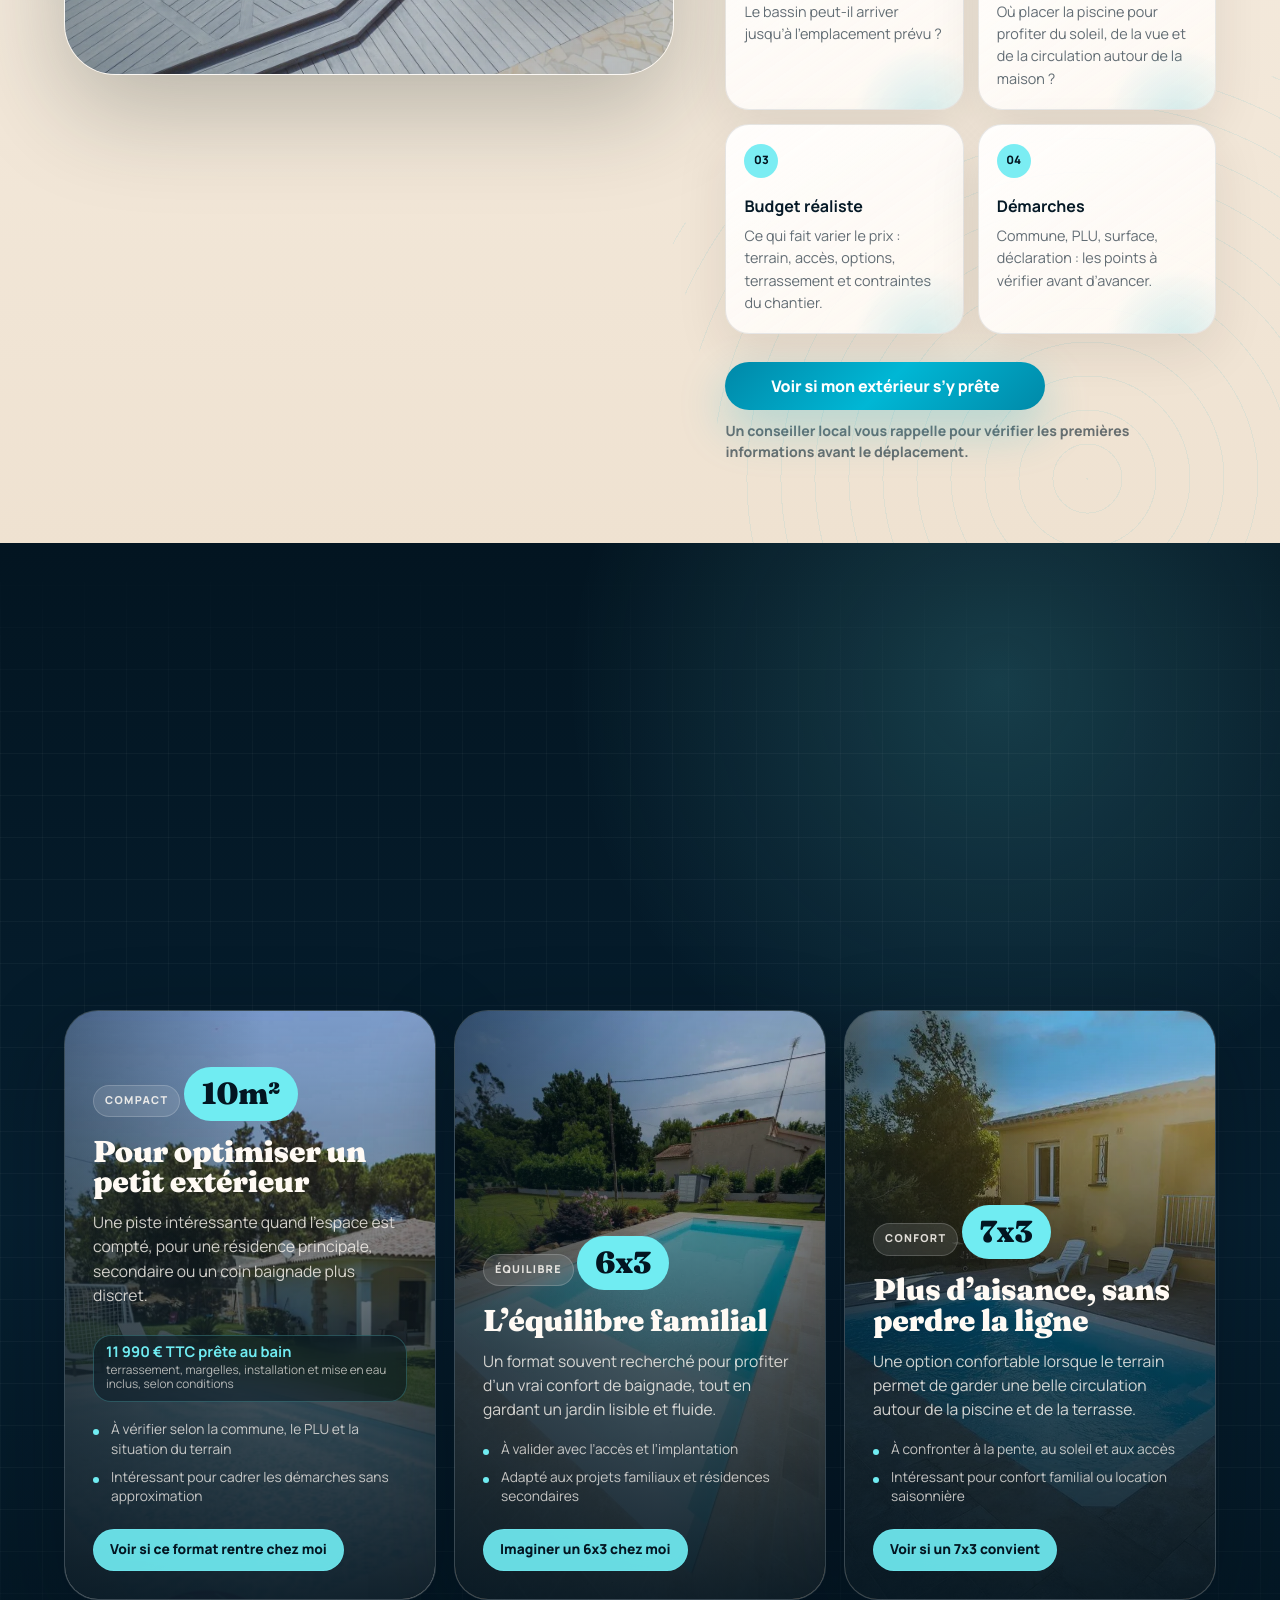
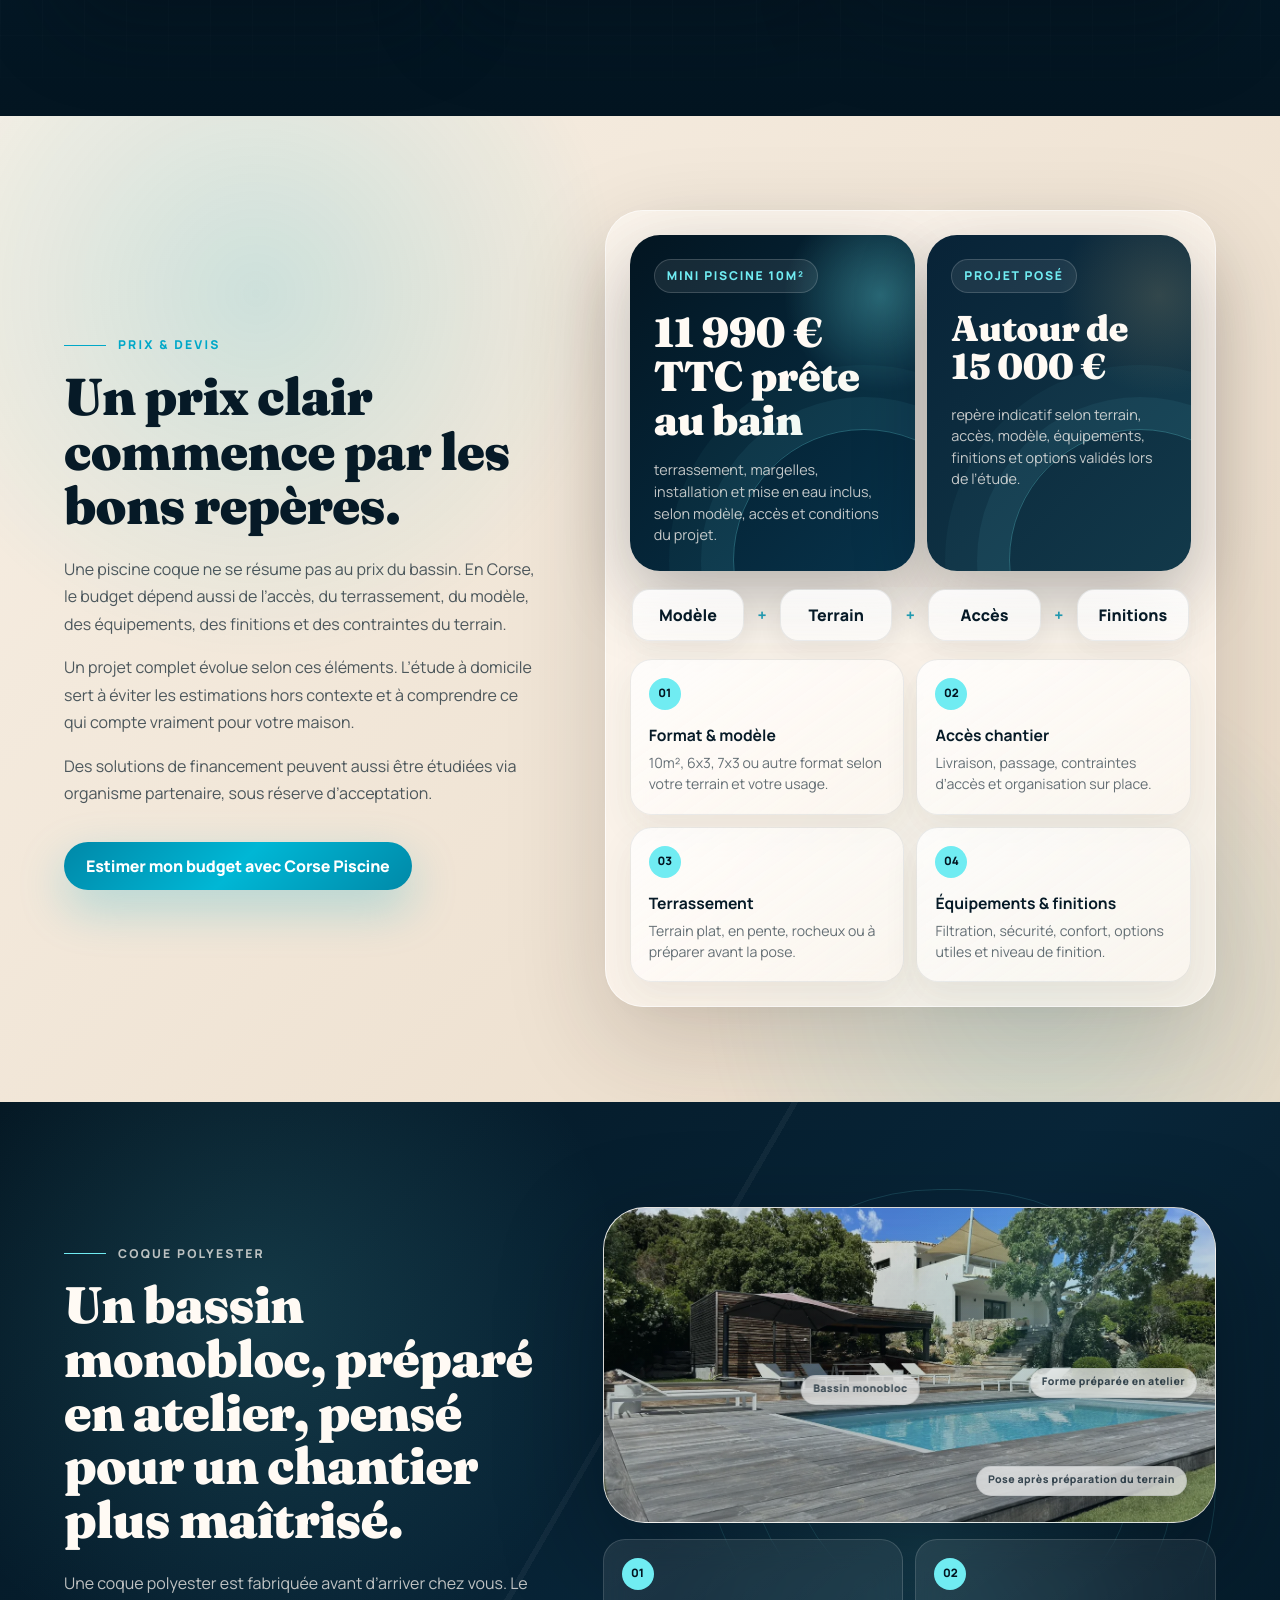
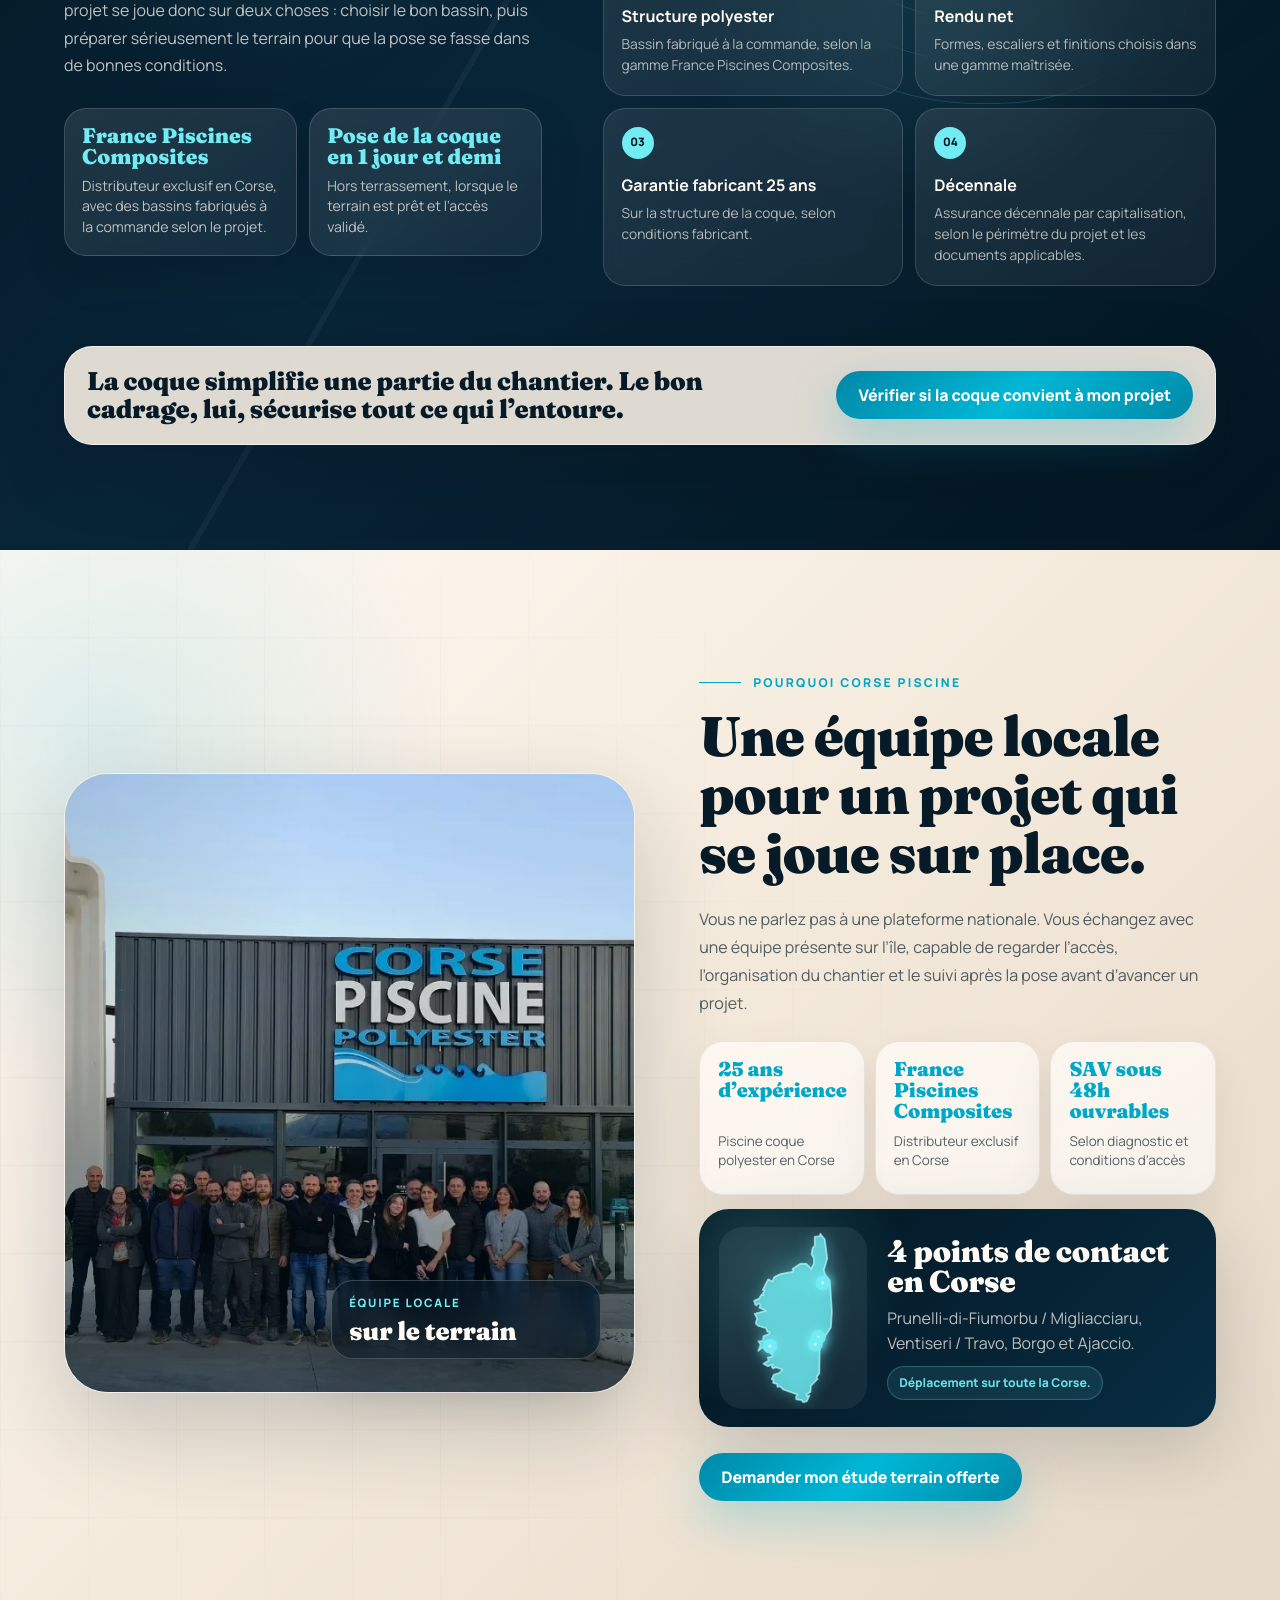
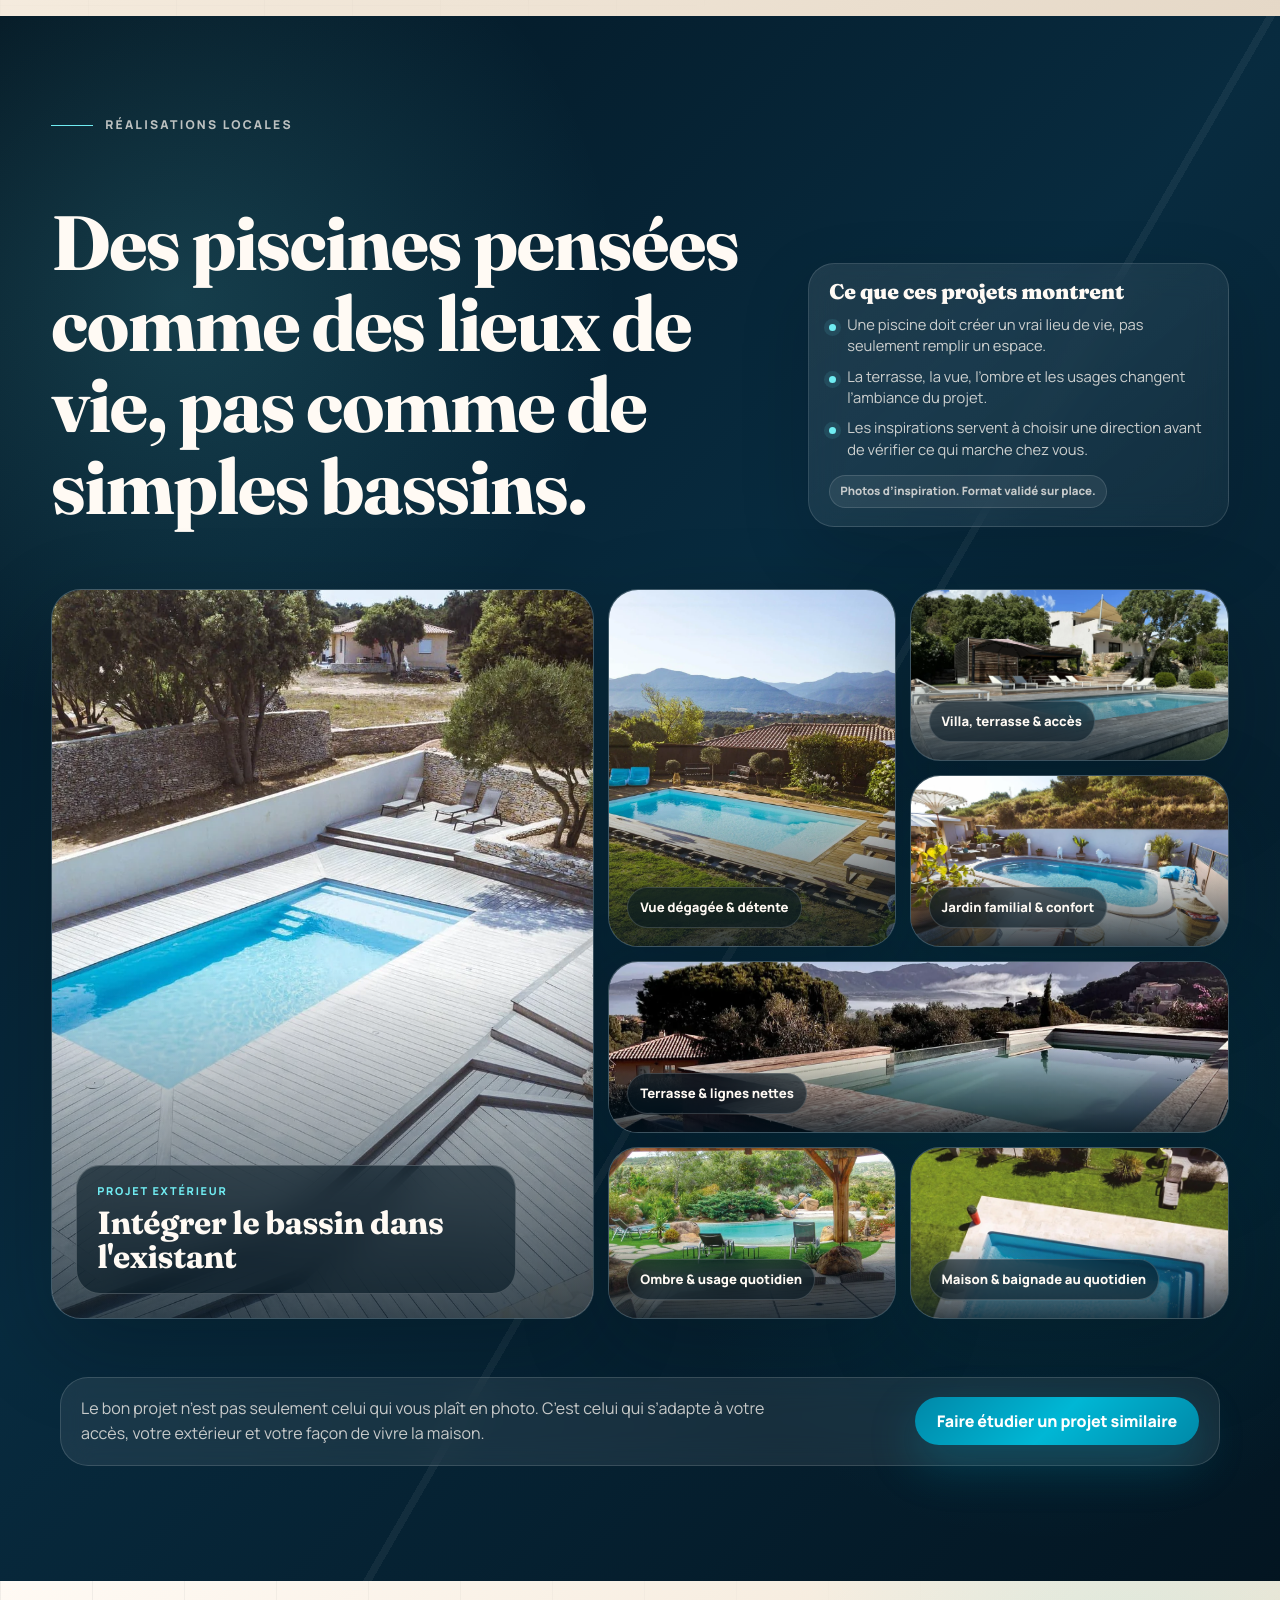
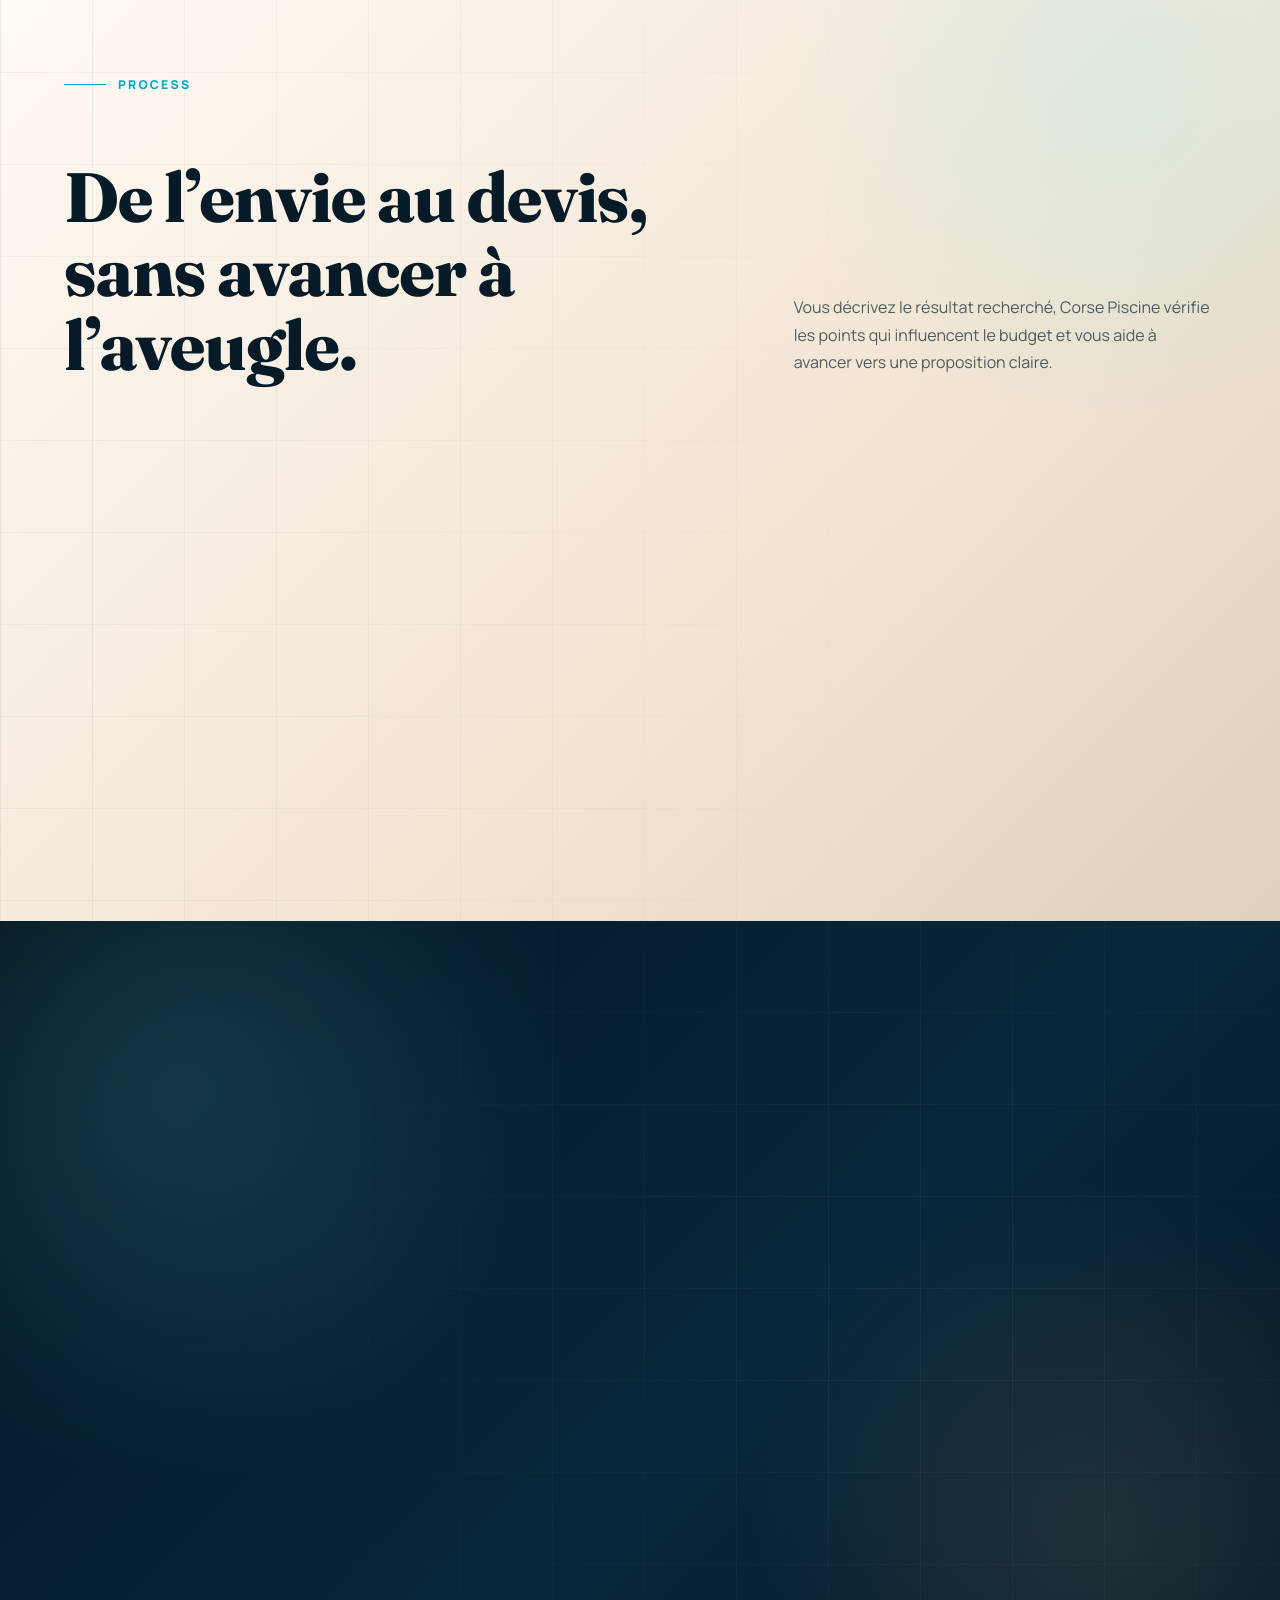
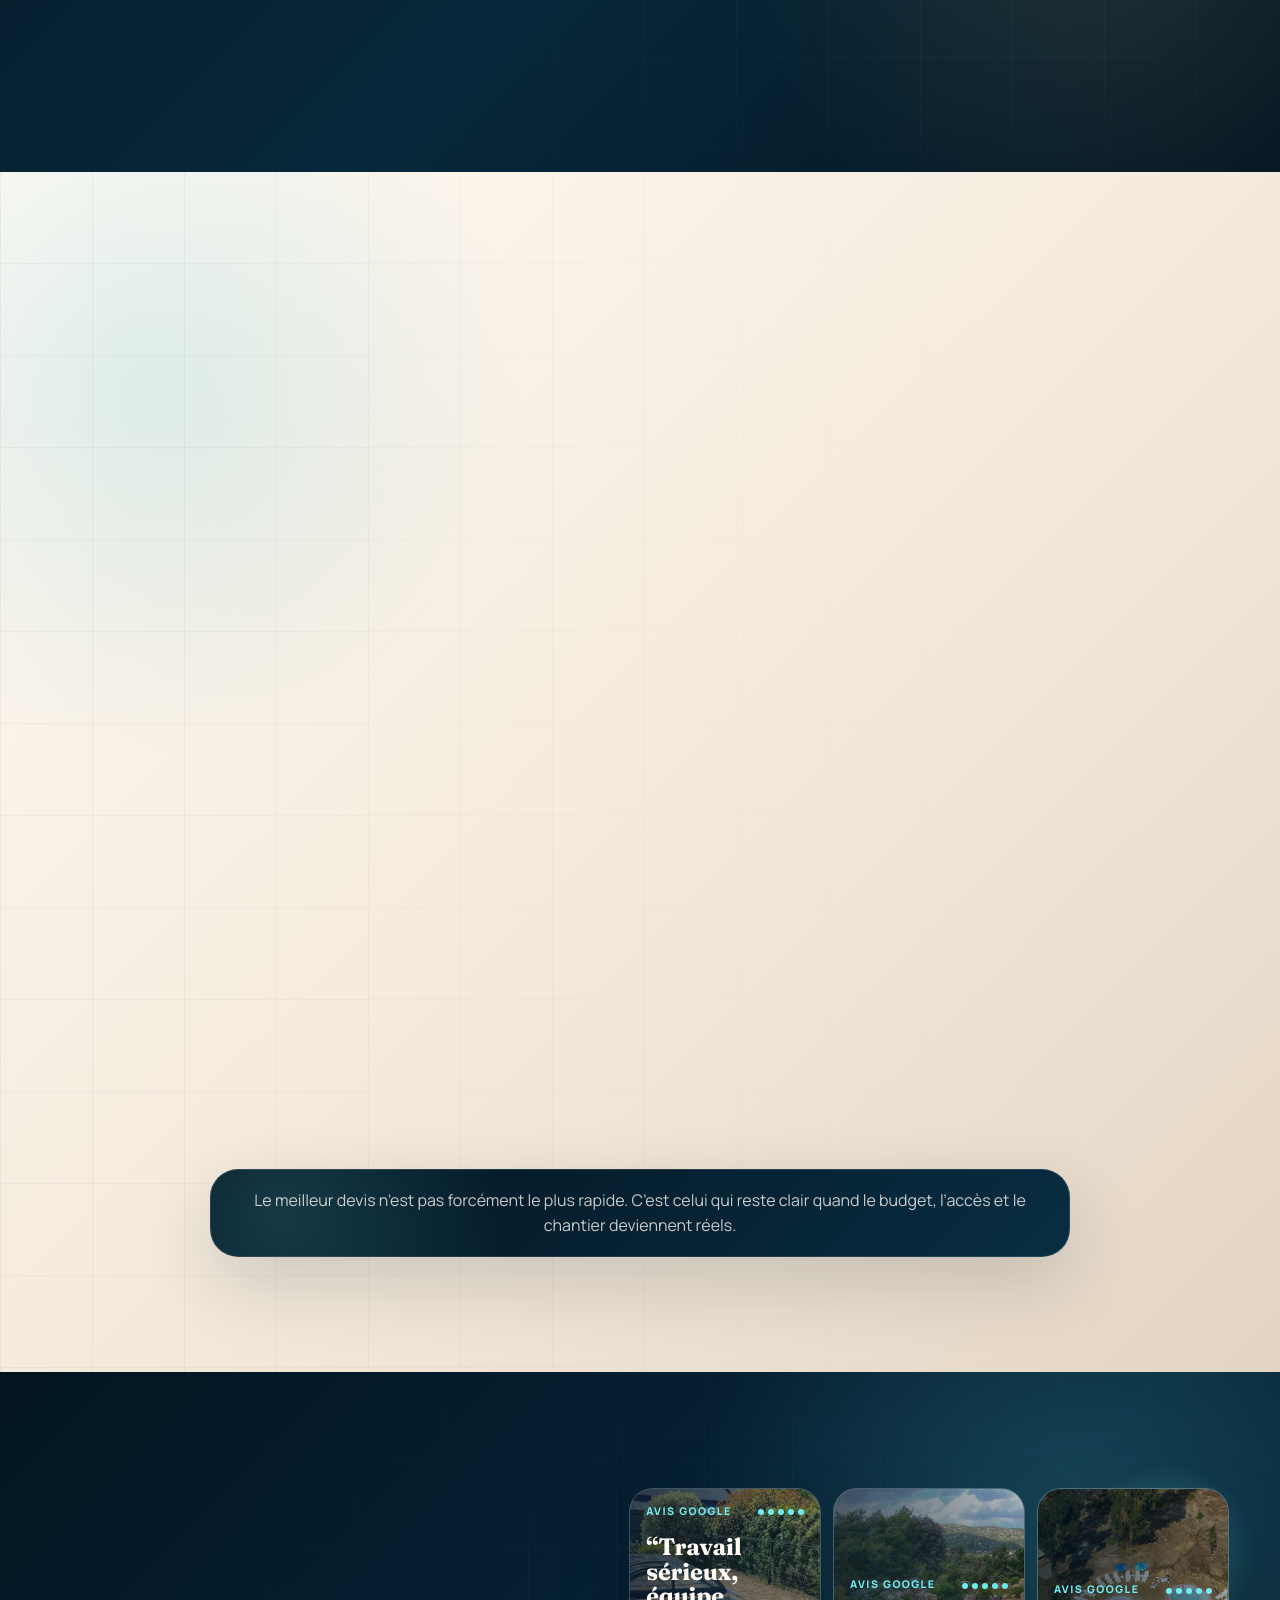
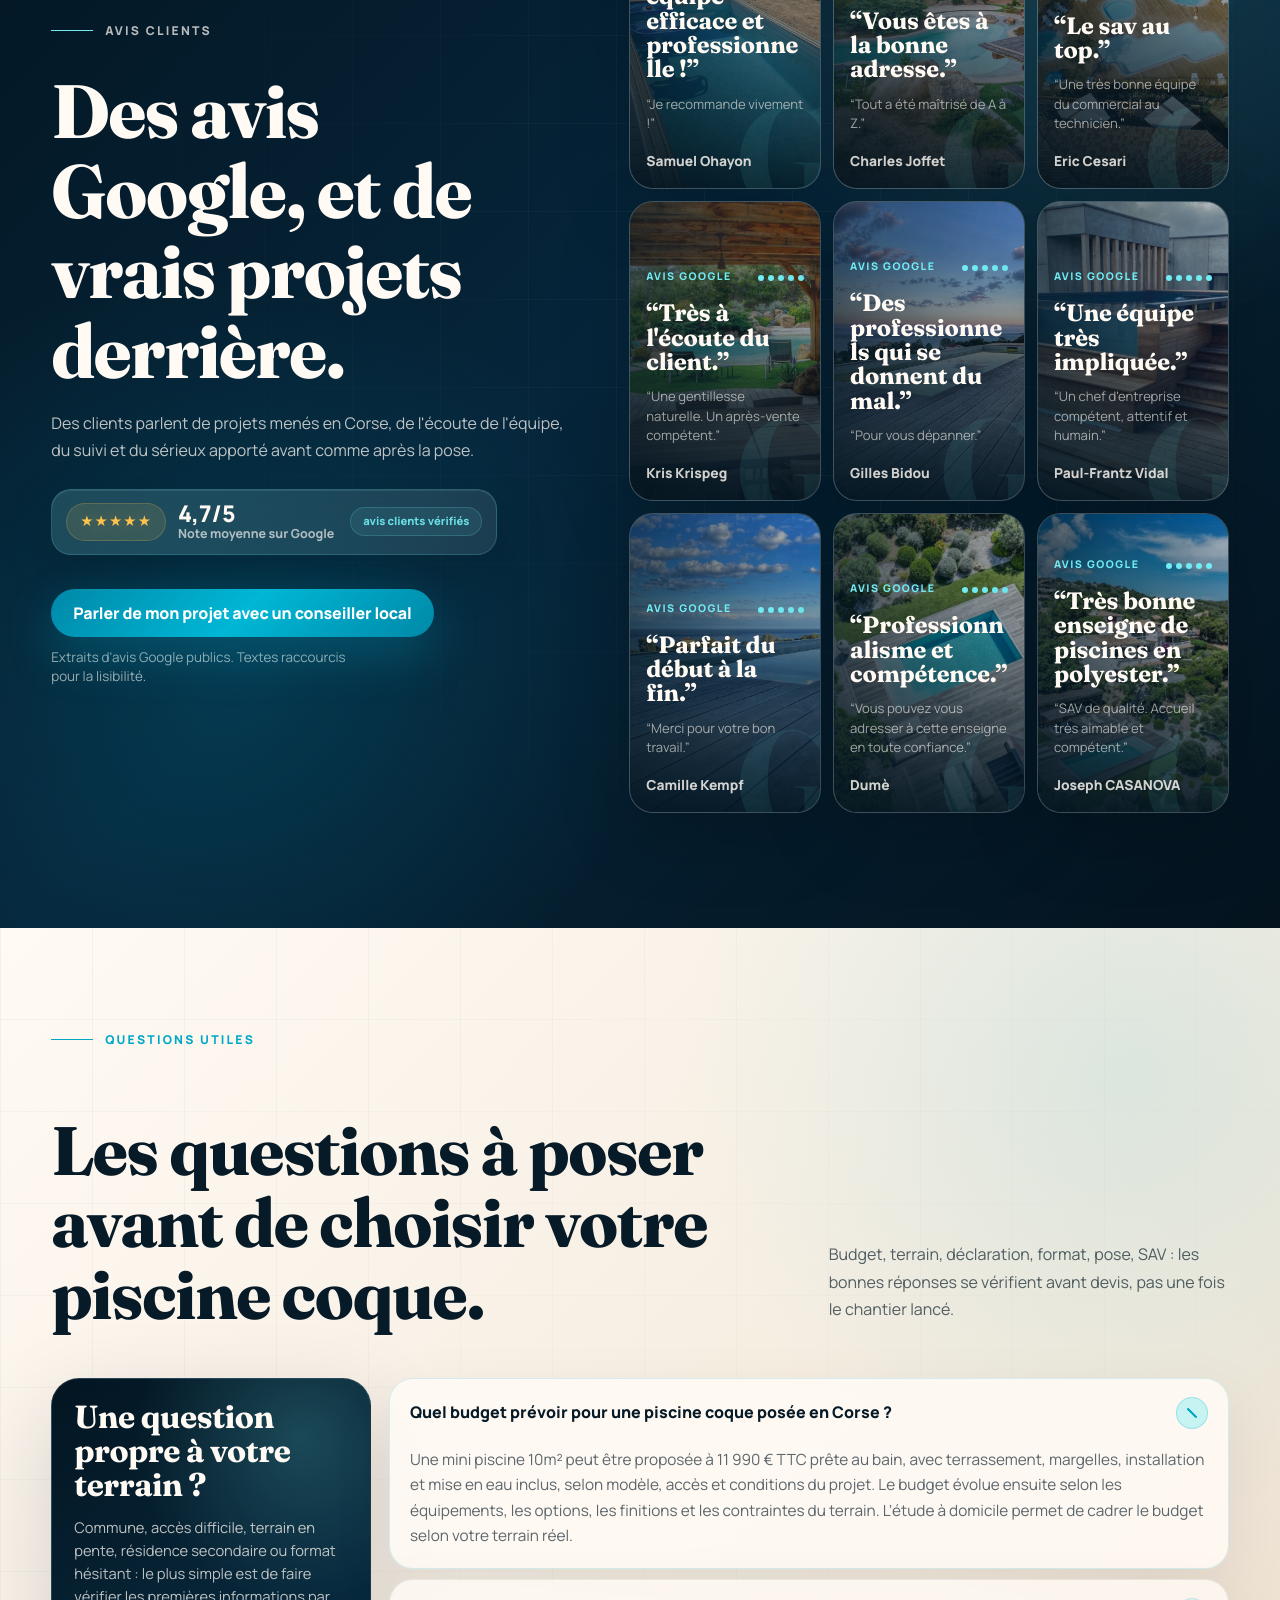
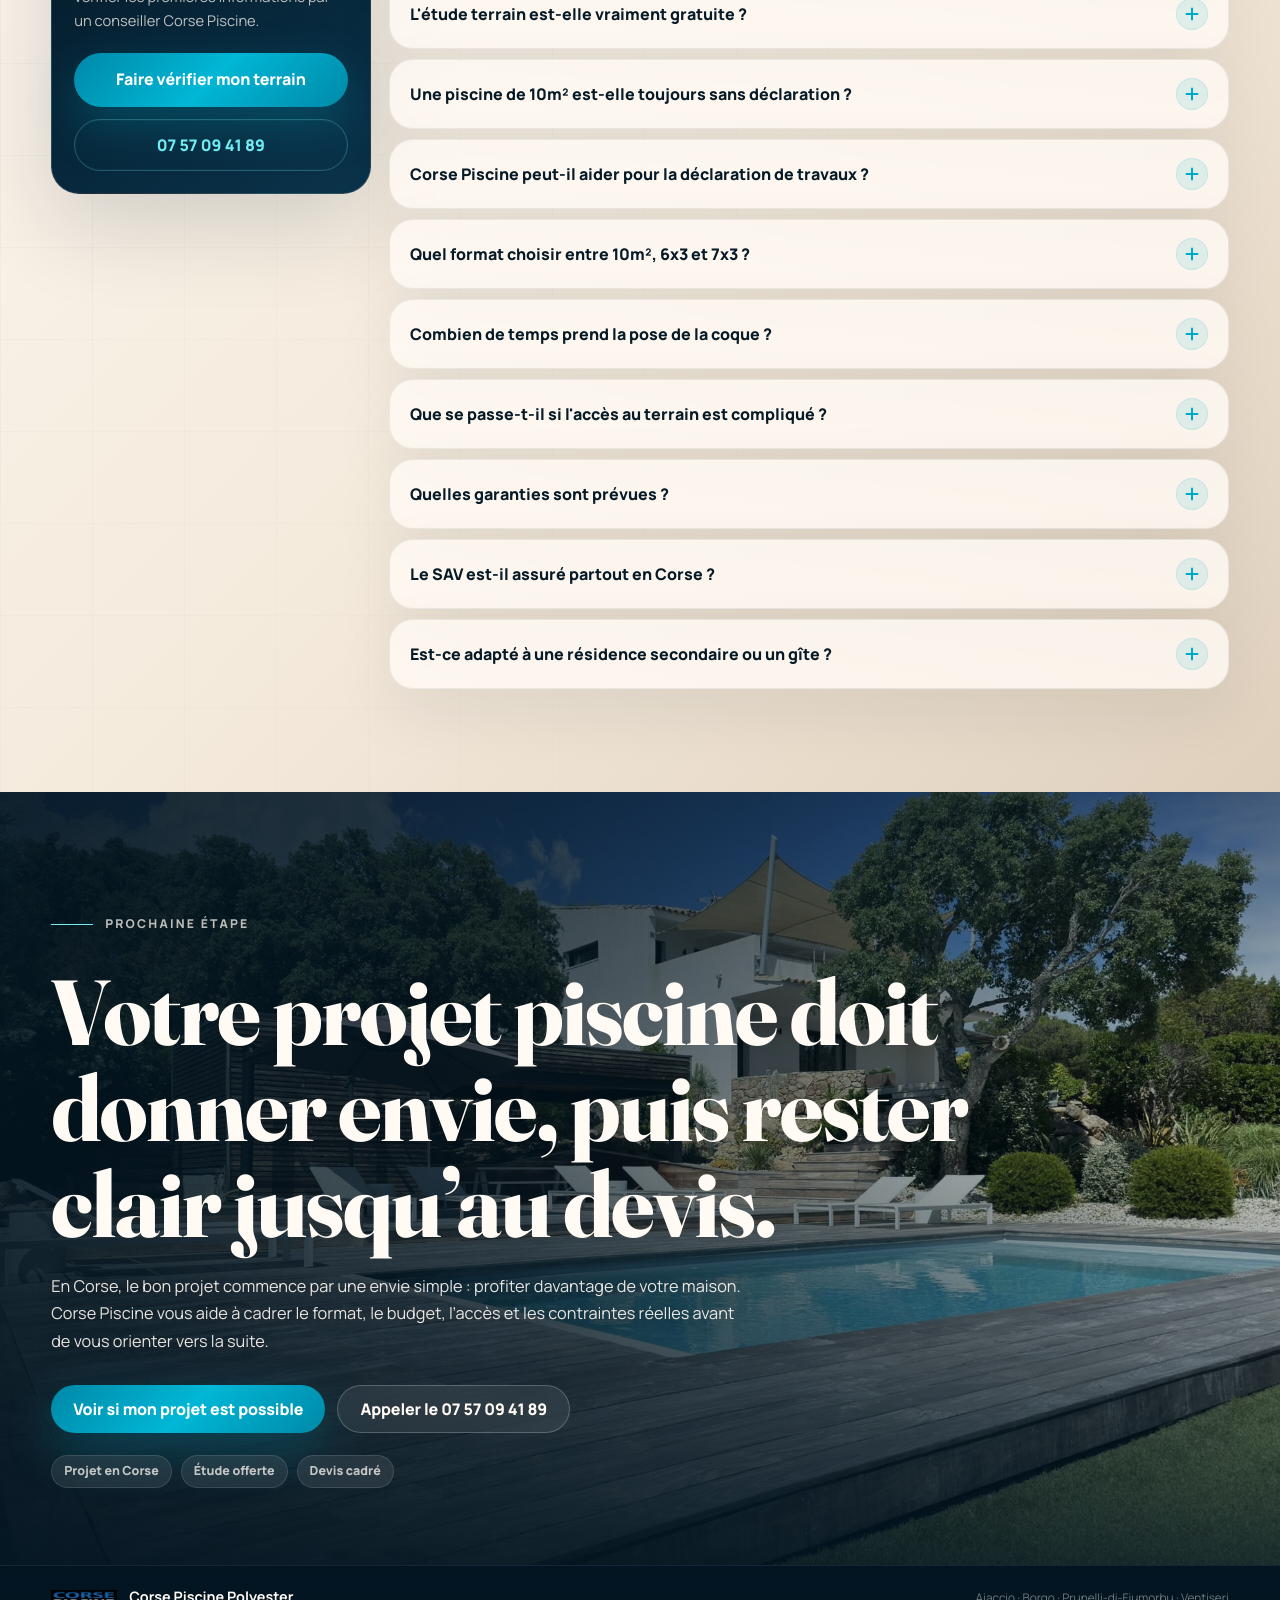
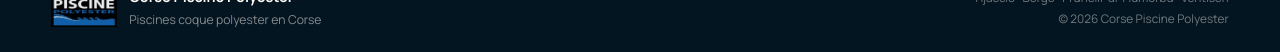
==== commit 80f66bd2: "Show mobile hero proofs and adjust shell labels" ====
--- a/index.html
+++ b/index.html
@@ -77,8 +77,8 @@
 
           <div class="proof-rail" id="proof" aria-label="Repères de confiance">
             <article>
-              <strong>25 ans</strong>
-              <span>d’expérience piscine coque en Corse</span>
+              <strong>Garantie 25 ans</strong>
+              <span>sur la structure, selon conditions fabricant</span>
             </article>
             <article>
               <strong>4 points</strong>
@@ -86,7 +86,7 @@
             </article>
             <article>
               <strong>SAV 48h</strong>
-              <span>sous 48h ouvrables, selon diagnostic et conditions d’accès</span>
+              <span>ouvrables, selon diagnostic et conditions d’accès</span>
             </article>
           </div>
         </div>
--- a/styles.css
+++ b/styles.css
@@ -442,6 +442,9 @@
 
 .thank-you-page .lead {
   max-width: 610px;
+  color: rgba(255, 250, 244, 0.92);
+  line-height: 1.68;
+  text-shadow: 0 2px 16px rgba(0, 0, 0, 0.42);
 }
 
 .thank-you-pills {
@@ -465,9 +468,10 @@
 .thank-you-reassurance {
   max-width: 520px;
   margin: 14px 0 0;
-  color: rgba(255, 250, 244, 0.66);
+  color: rgba(255, 250, 244, 0.82);
   font-size: 0.92rem;
   line-height: 1.55;
+  text-shadow: 0 2px 14px rgba(0, 0, 0, 0.38);
 }
 
 .hero-actions {
@@ -2578,8 +2582,9 @@
 }
 
 .shell-annotation-a {
-  top: 28px;
-  left: 28px;
+  top: 58%;
+  left: 42%;
+  transform: translate(-50%, -50%);
 }
 
 .shell-annotation-b {
@@ -4113,9 +4118,10 @@
 .final-cta-content p {
   max-width: 690px;
   margin: 0;
-  color: rgba(255, 250, 244, 0.78);
+  color: rgba(255, 250, 244, 0.9);
   font-size: clamp(1.02rem, 1.22vw, 1.2rem);
   line-height: 1.68;
+  text-shadow: 0 2px 16px rgba(0, 0, 0, 0.42);
 }
 
 .final-cta-actions {
@@ -4636,7 +4642,26 @@
   }
 
   .proof-rail {
-    display: none;
+    display: grid;
+    grid-template-columns: repeat(3, minmax(0, 1fr));
+    gap: 6px;
+    margin-top: 14px;
+  }
+
+  .proof-rail article {
+    padding: 8px 7px;
+    border-radius: 15px;
+  }
+
+  .proof-rail strong {
+    font-size: clamp(0.7rem, 2.75vw, 0.78rem);
+    line-height: 1.1;
+  }
+
+  .proof-rail span {
+    margin-top: 3px;
+    font-size: clamp(0.56rem, 2.25vw, 0.64rem);
+    line-height: 1.25;
   }
 
   .diagnostic-card {
@@ -5123,8 +5148,9 @@
   }
 
   .shell-annotation-a {
-    top: 18px;
-    left: 18px;
+    top: 58%;
+    left: 38%;
+    transform: translate(-50%, -50%);
   }
 
   .shell-annotation-b {
@@ -5906,14 +5932,17 @@
   }
 
   .final-cta-points {
+    display: grid;
+    grid-template-columns: repeat(3, minmax(0, auto));
     justify-content: center;
-    gap: 9px;
+    gap: 6px;
     margin-top: 18px;
   }
 
   .final-cta-points span {
-    padding: 7px 11px;
-    font-size: 0.78rem;
+    padding: 6px 8px;
+    font-size: clamp(0.66rem, 2.9vw, 0.74rem);
+    white-space: nowrap;
   }
 
   .site-footer {
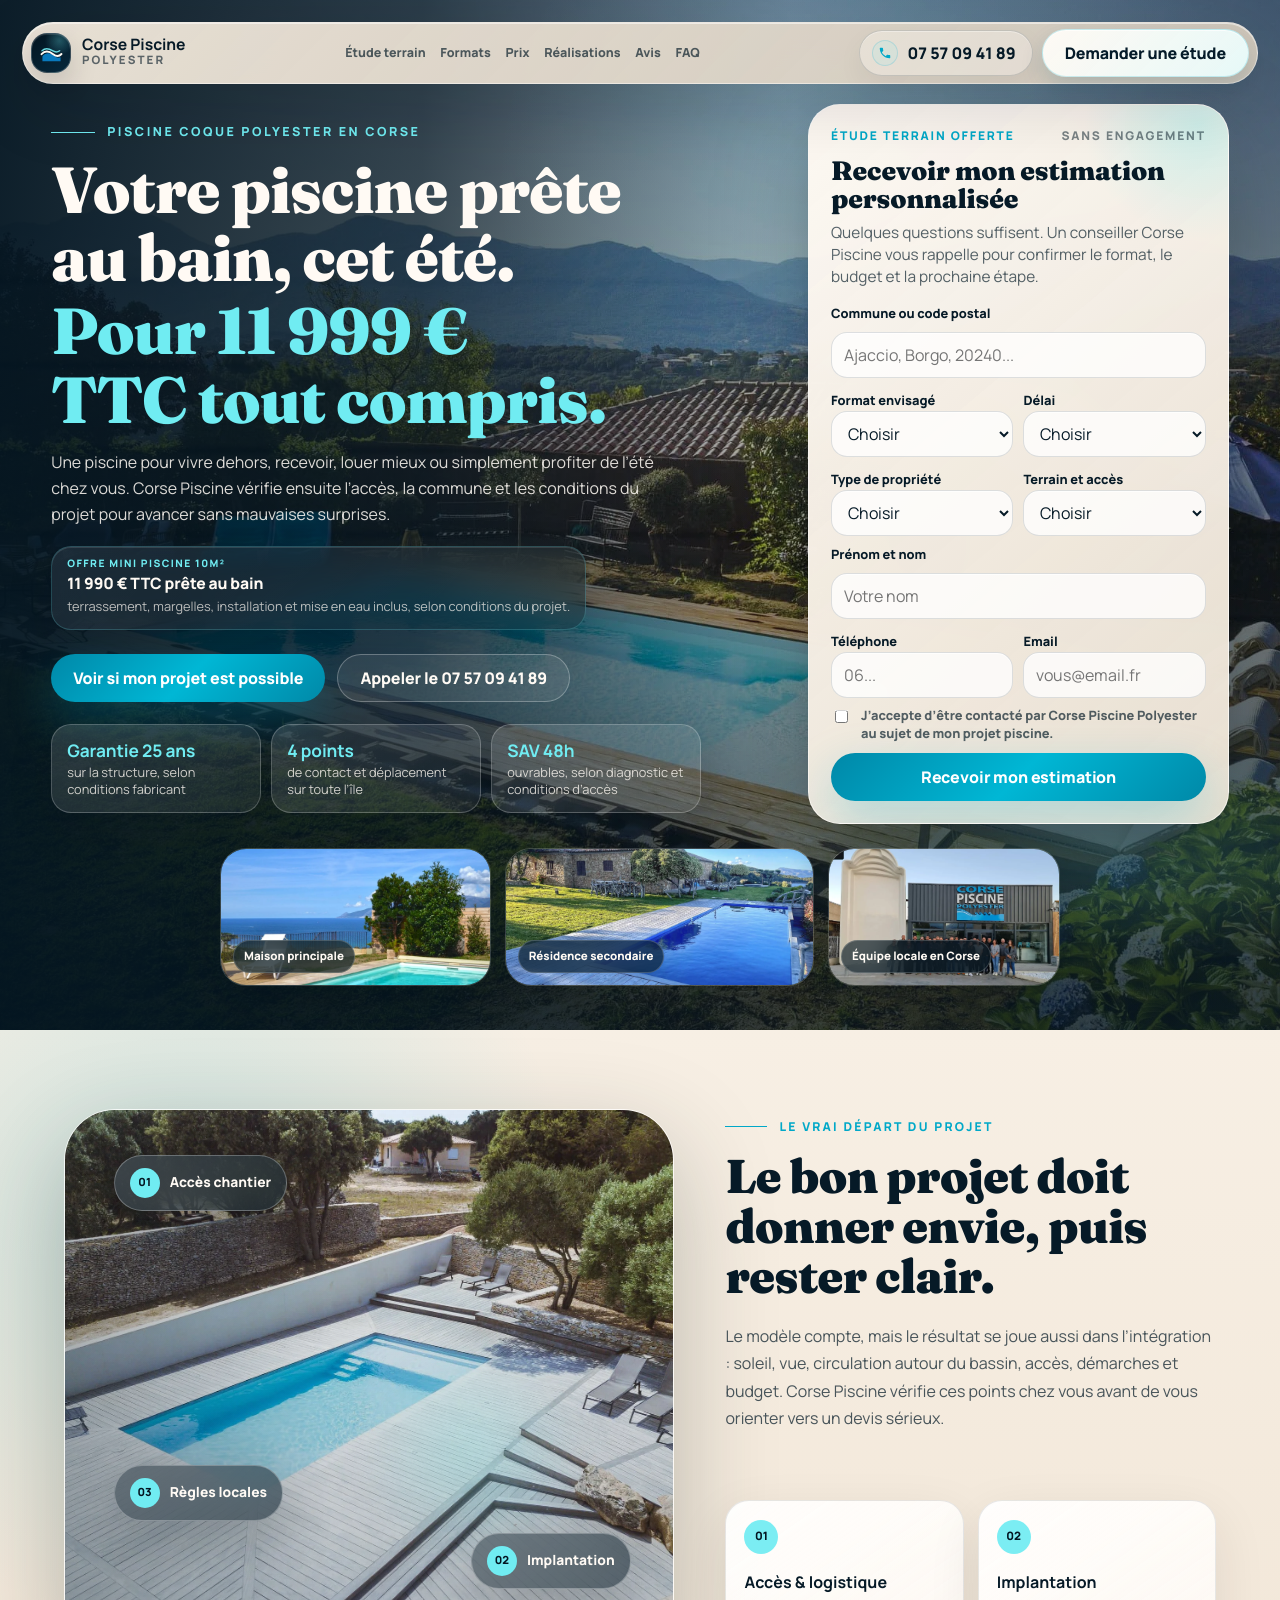
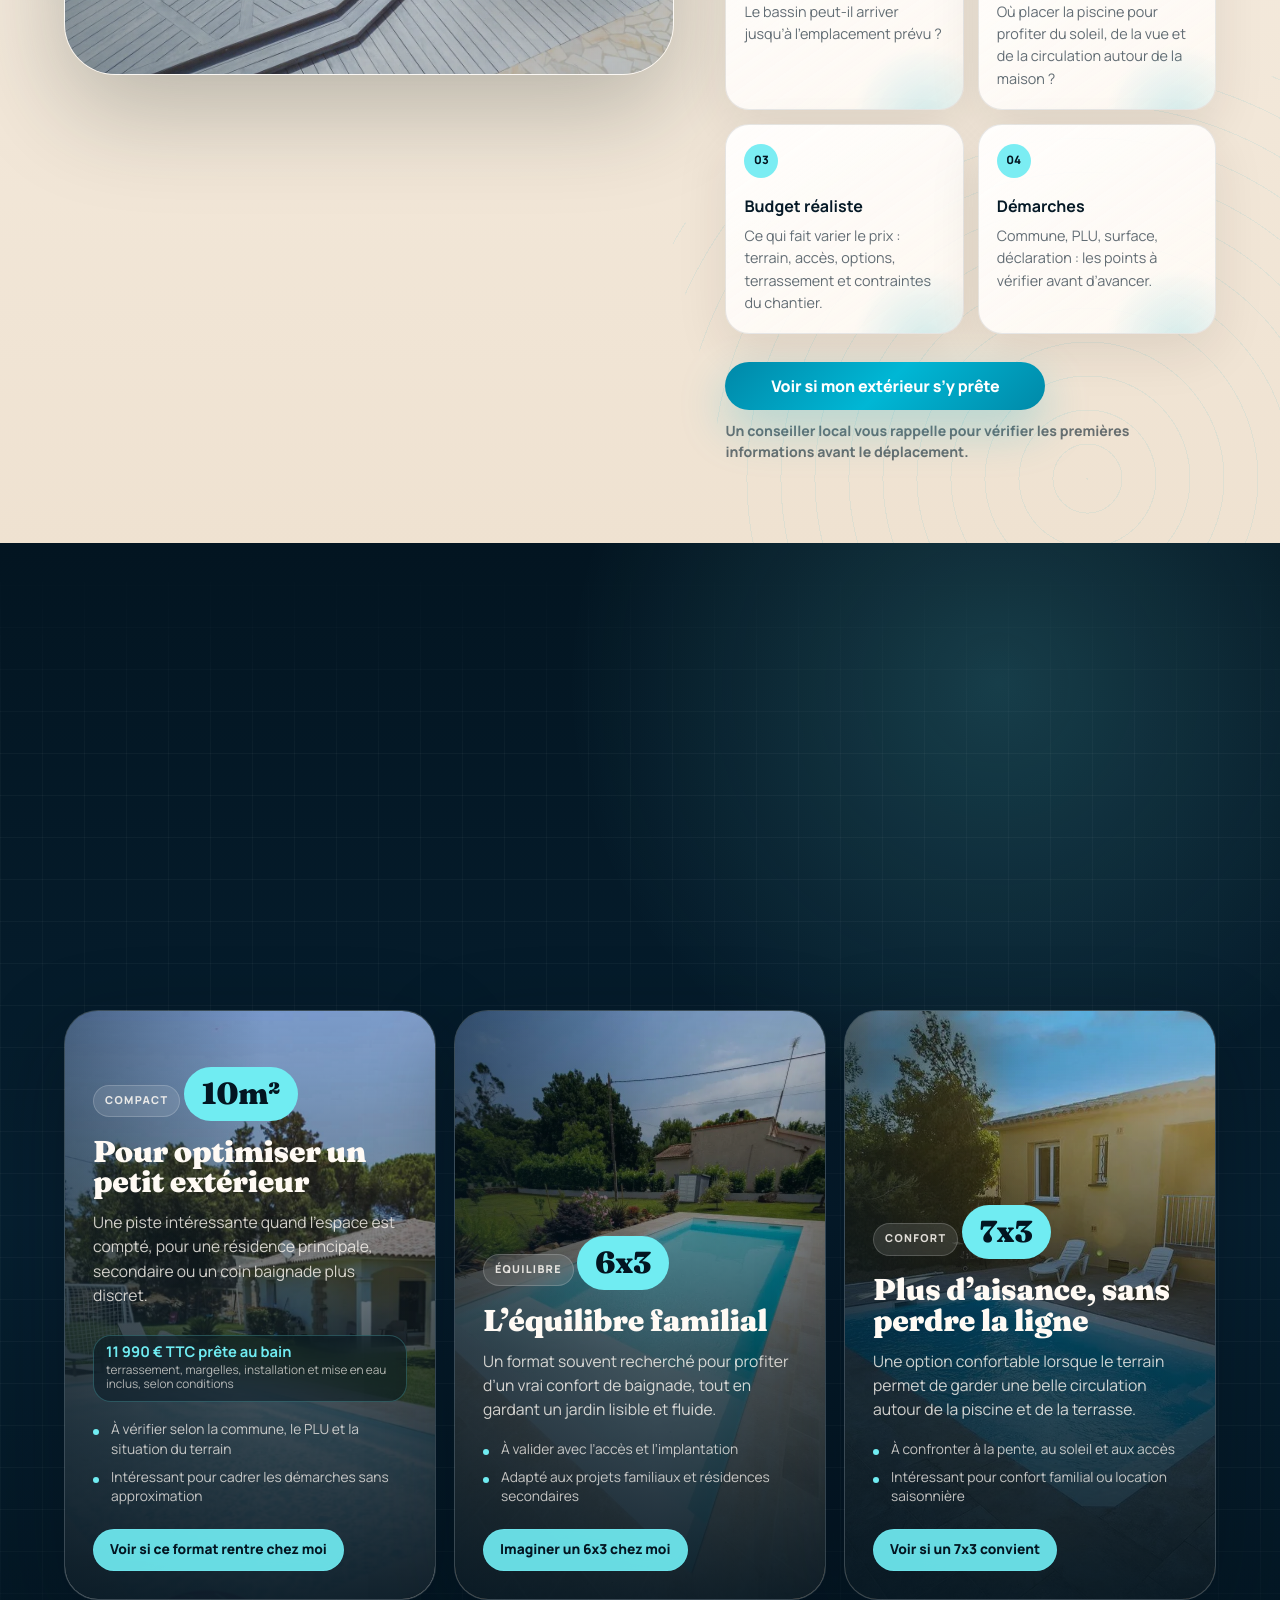
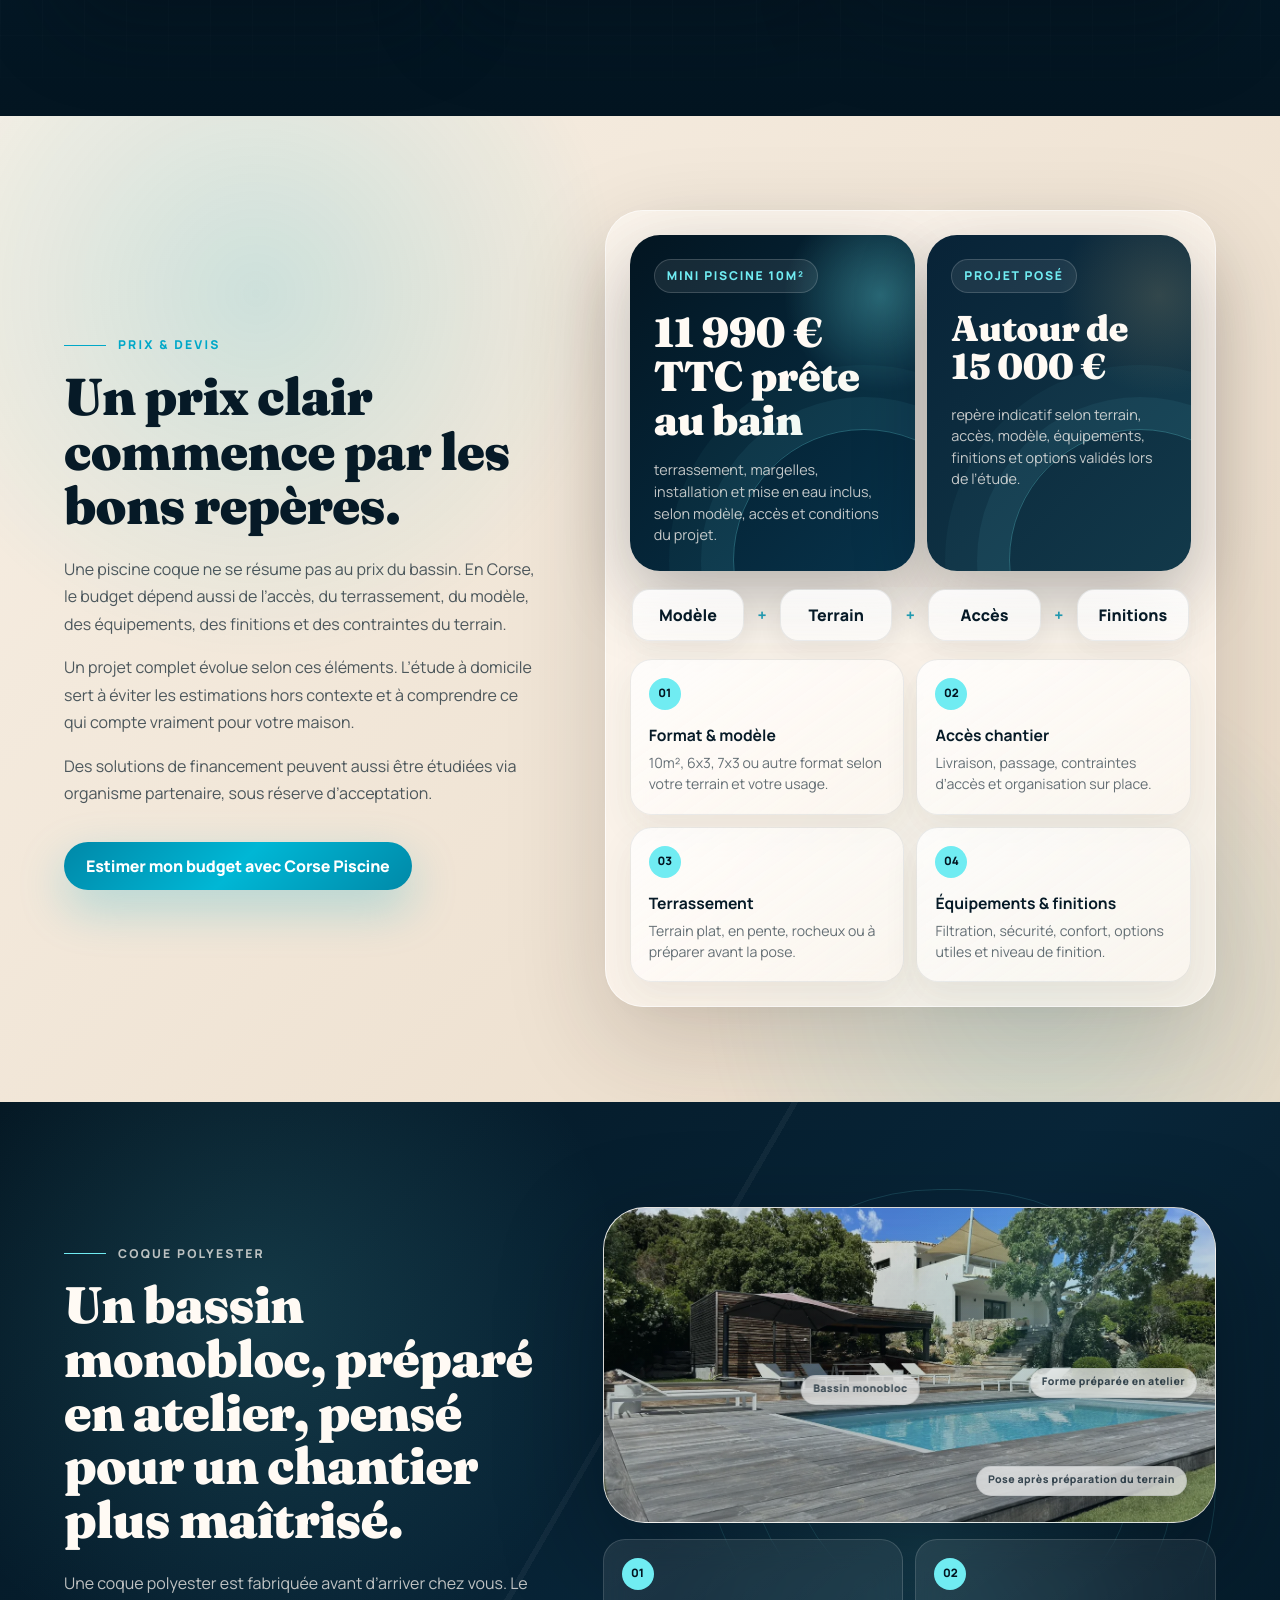
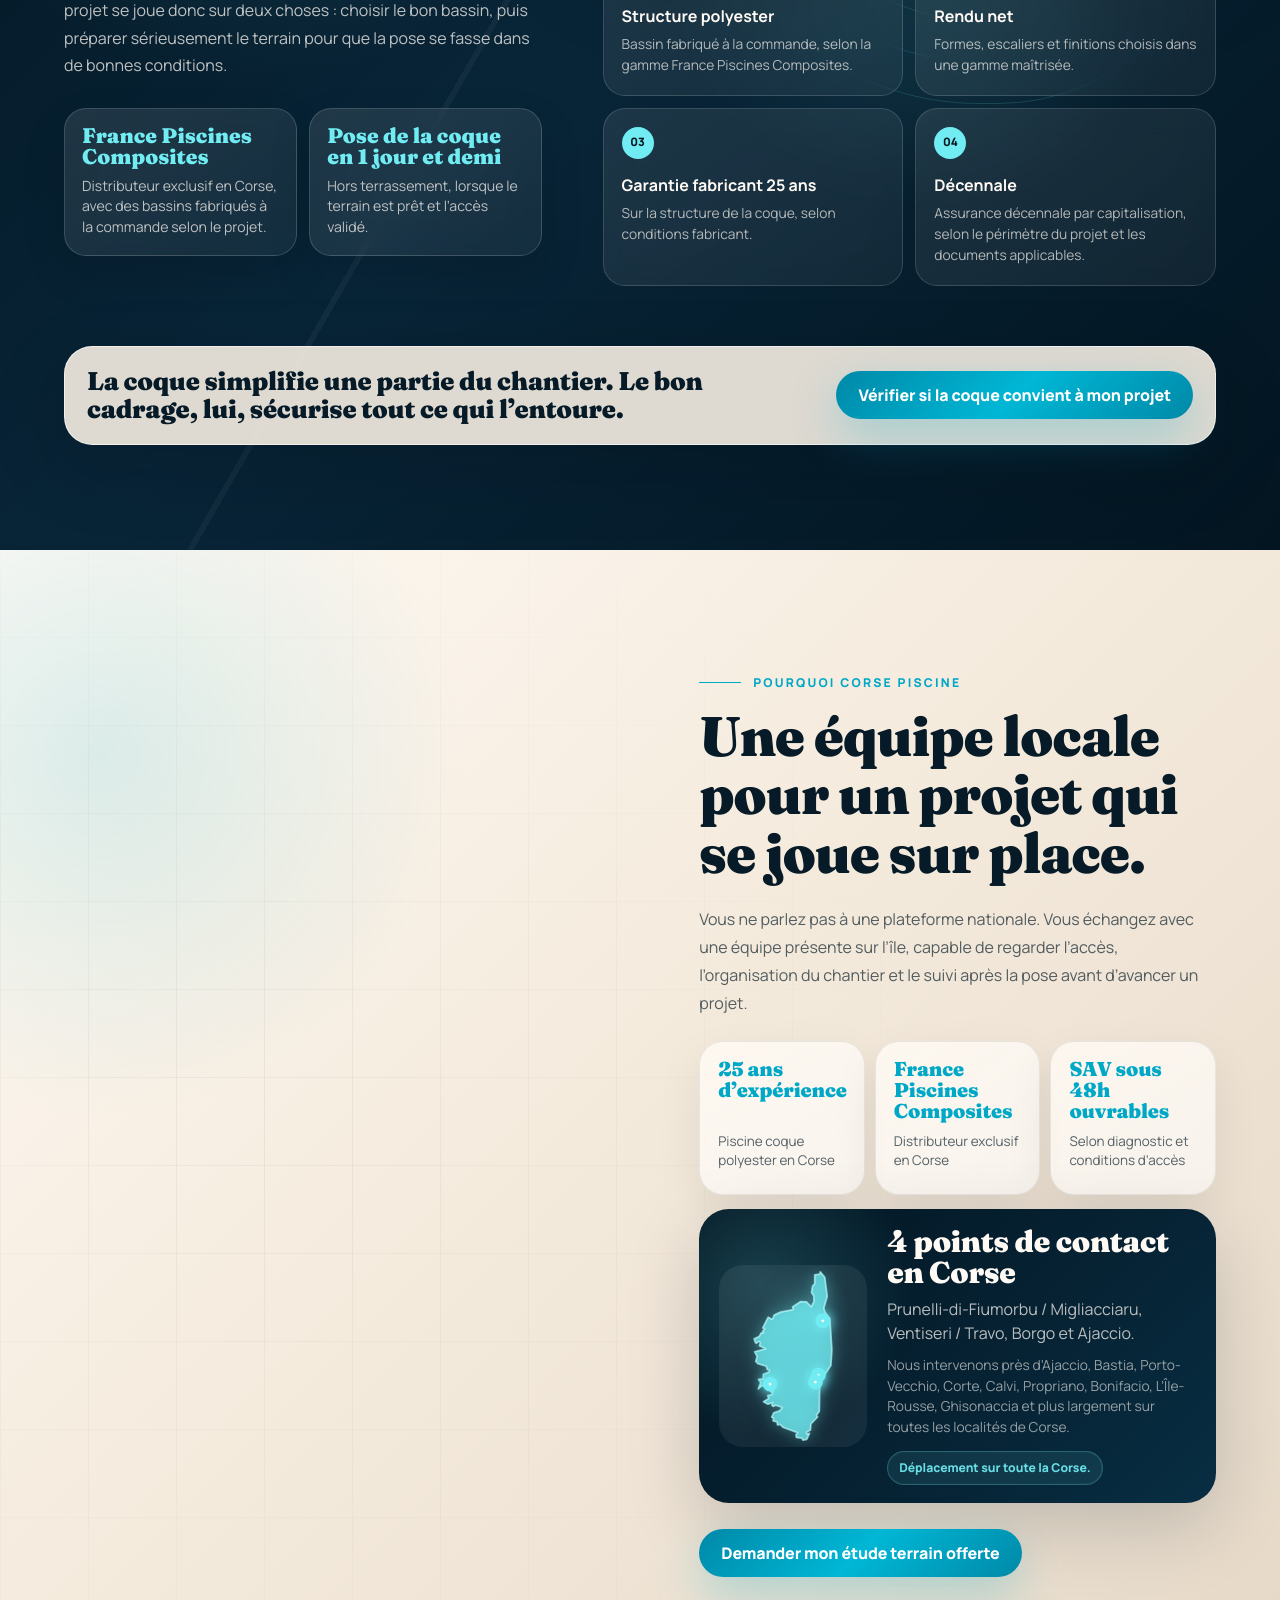
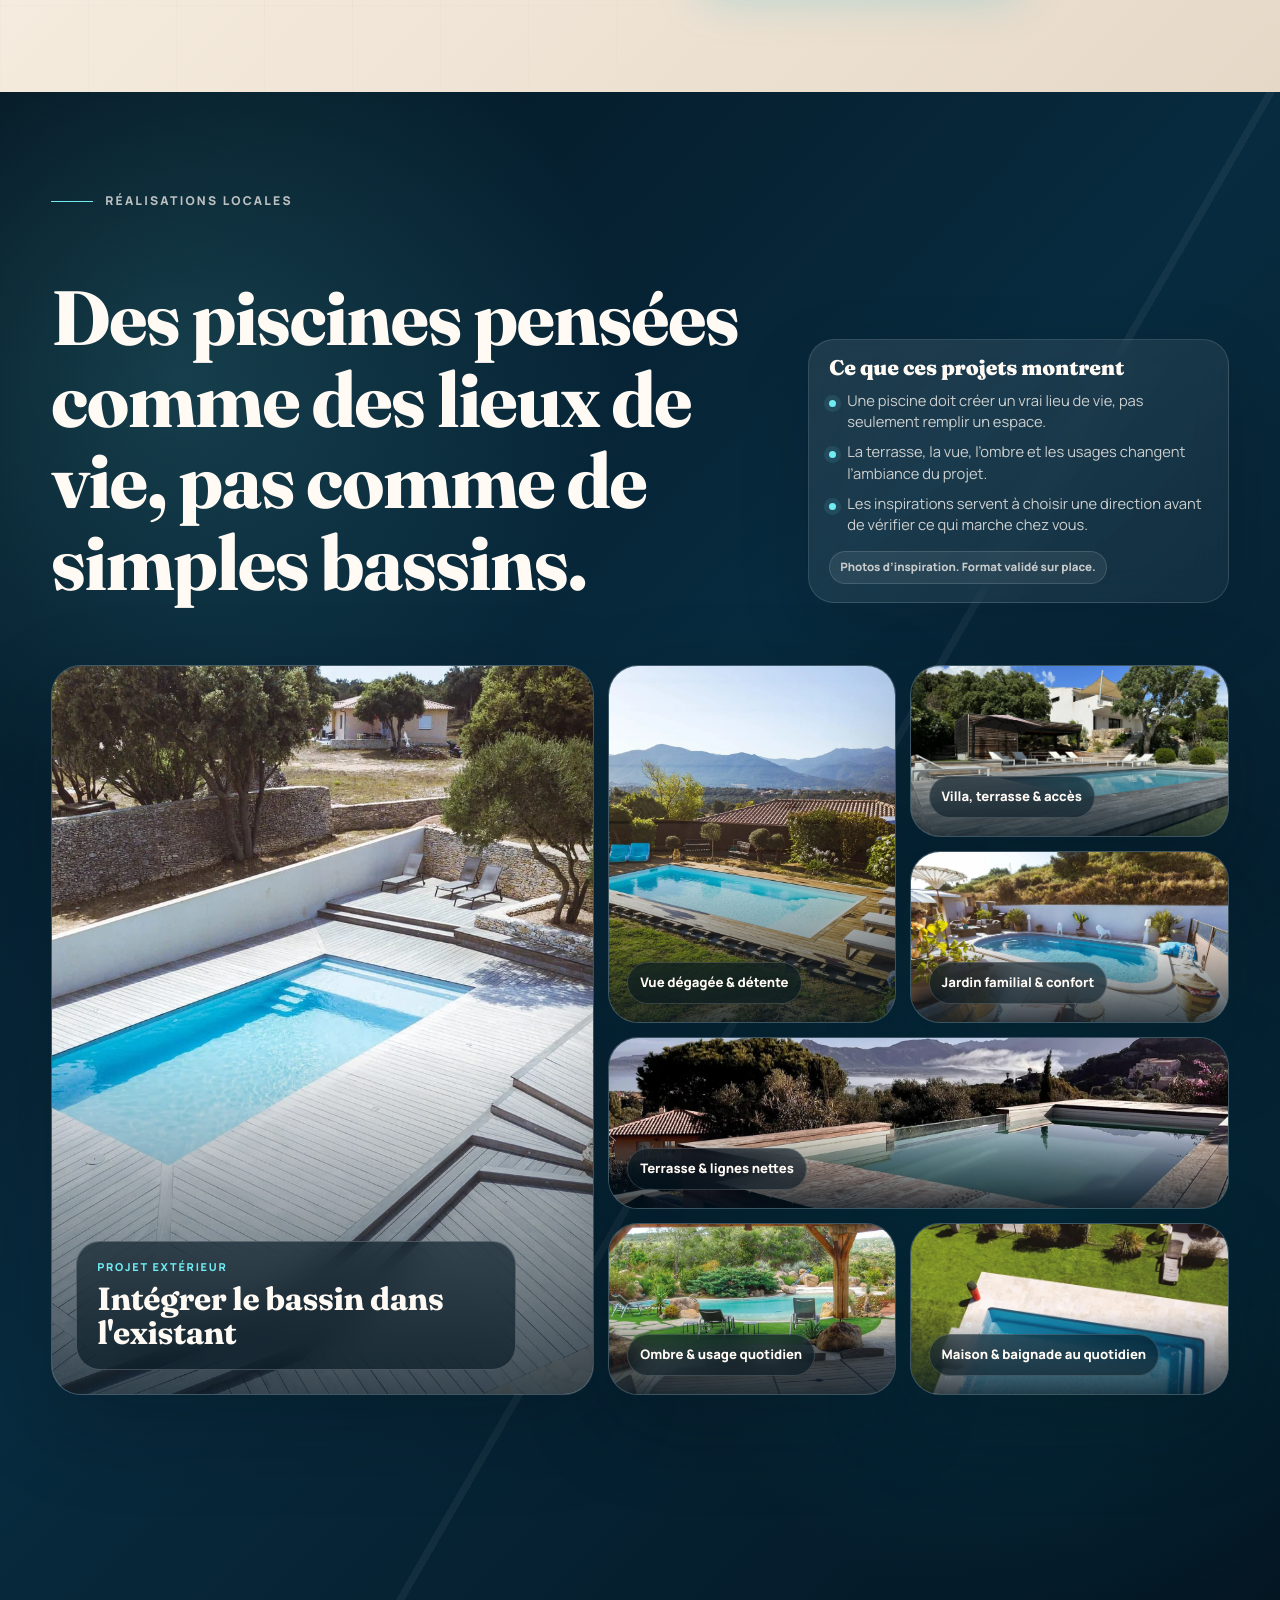
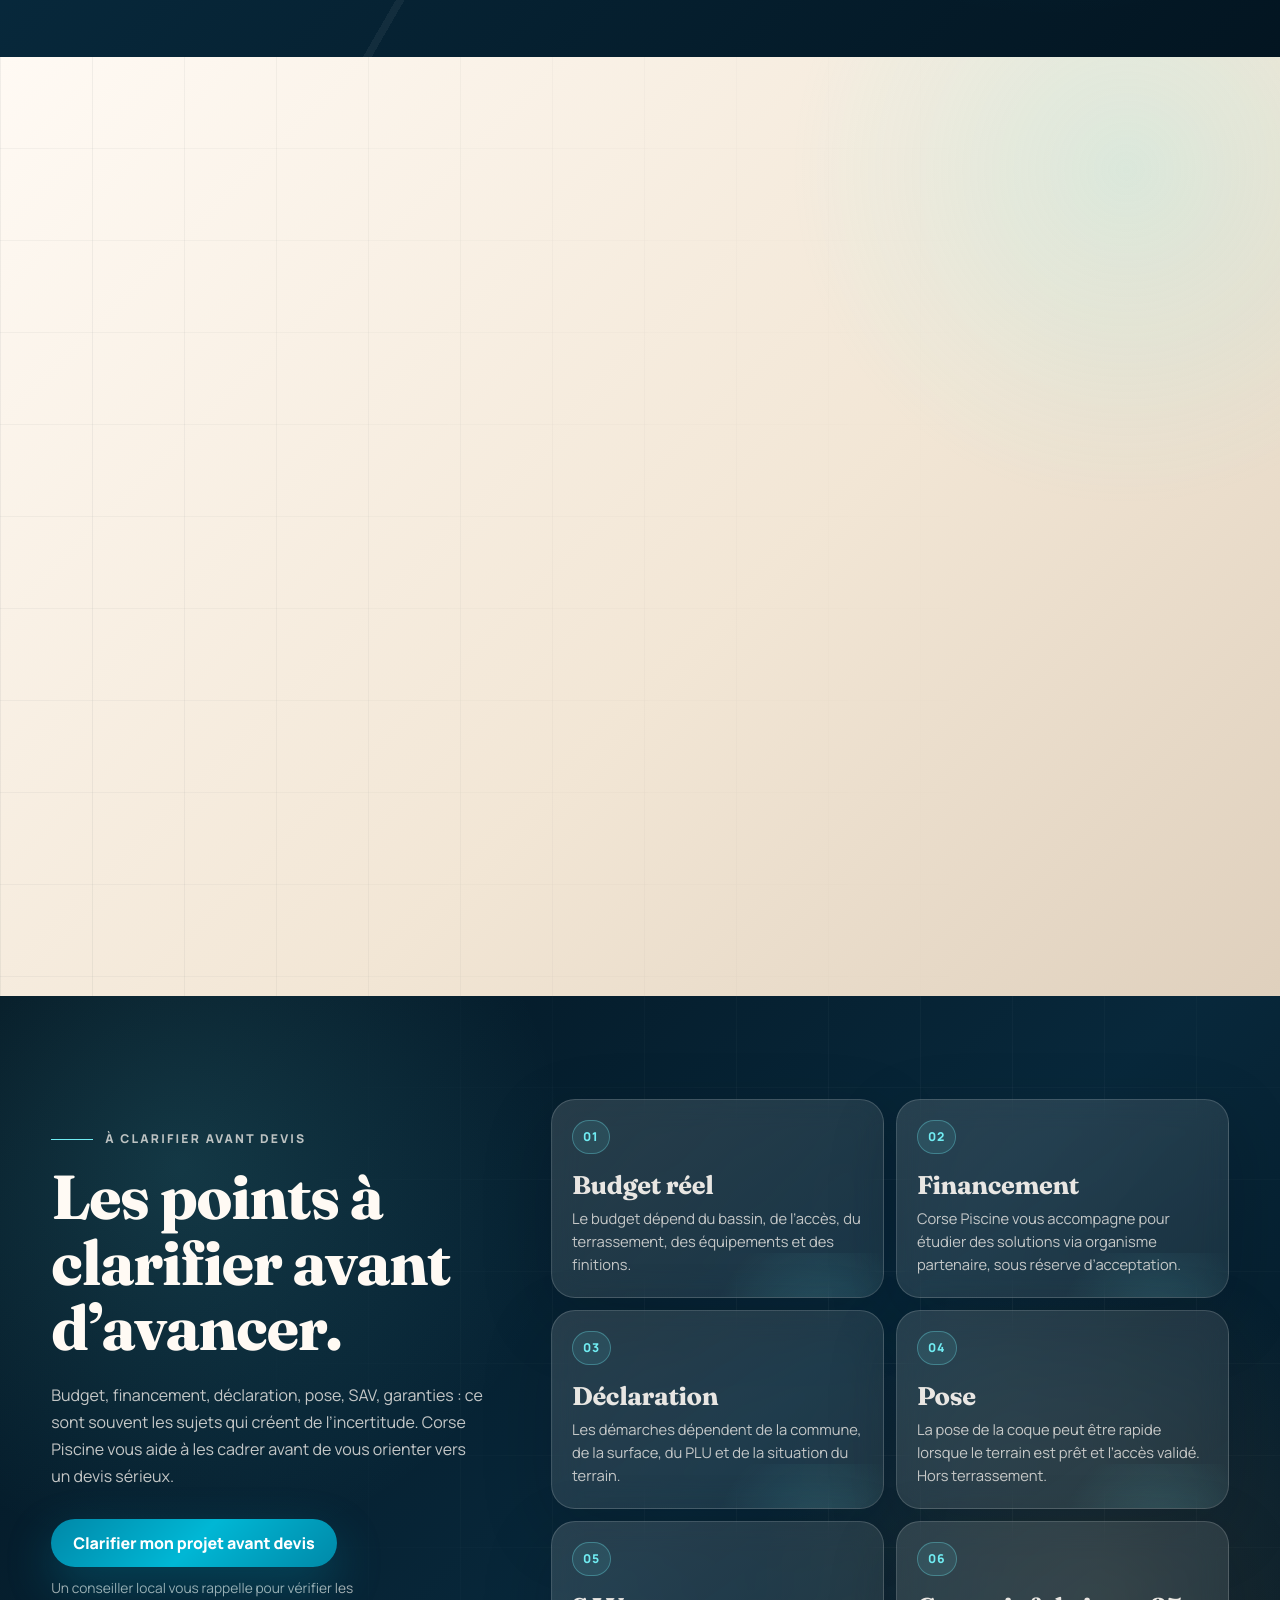
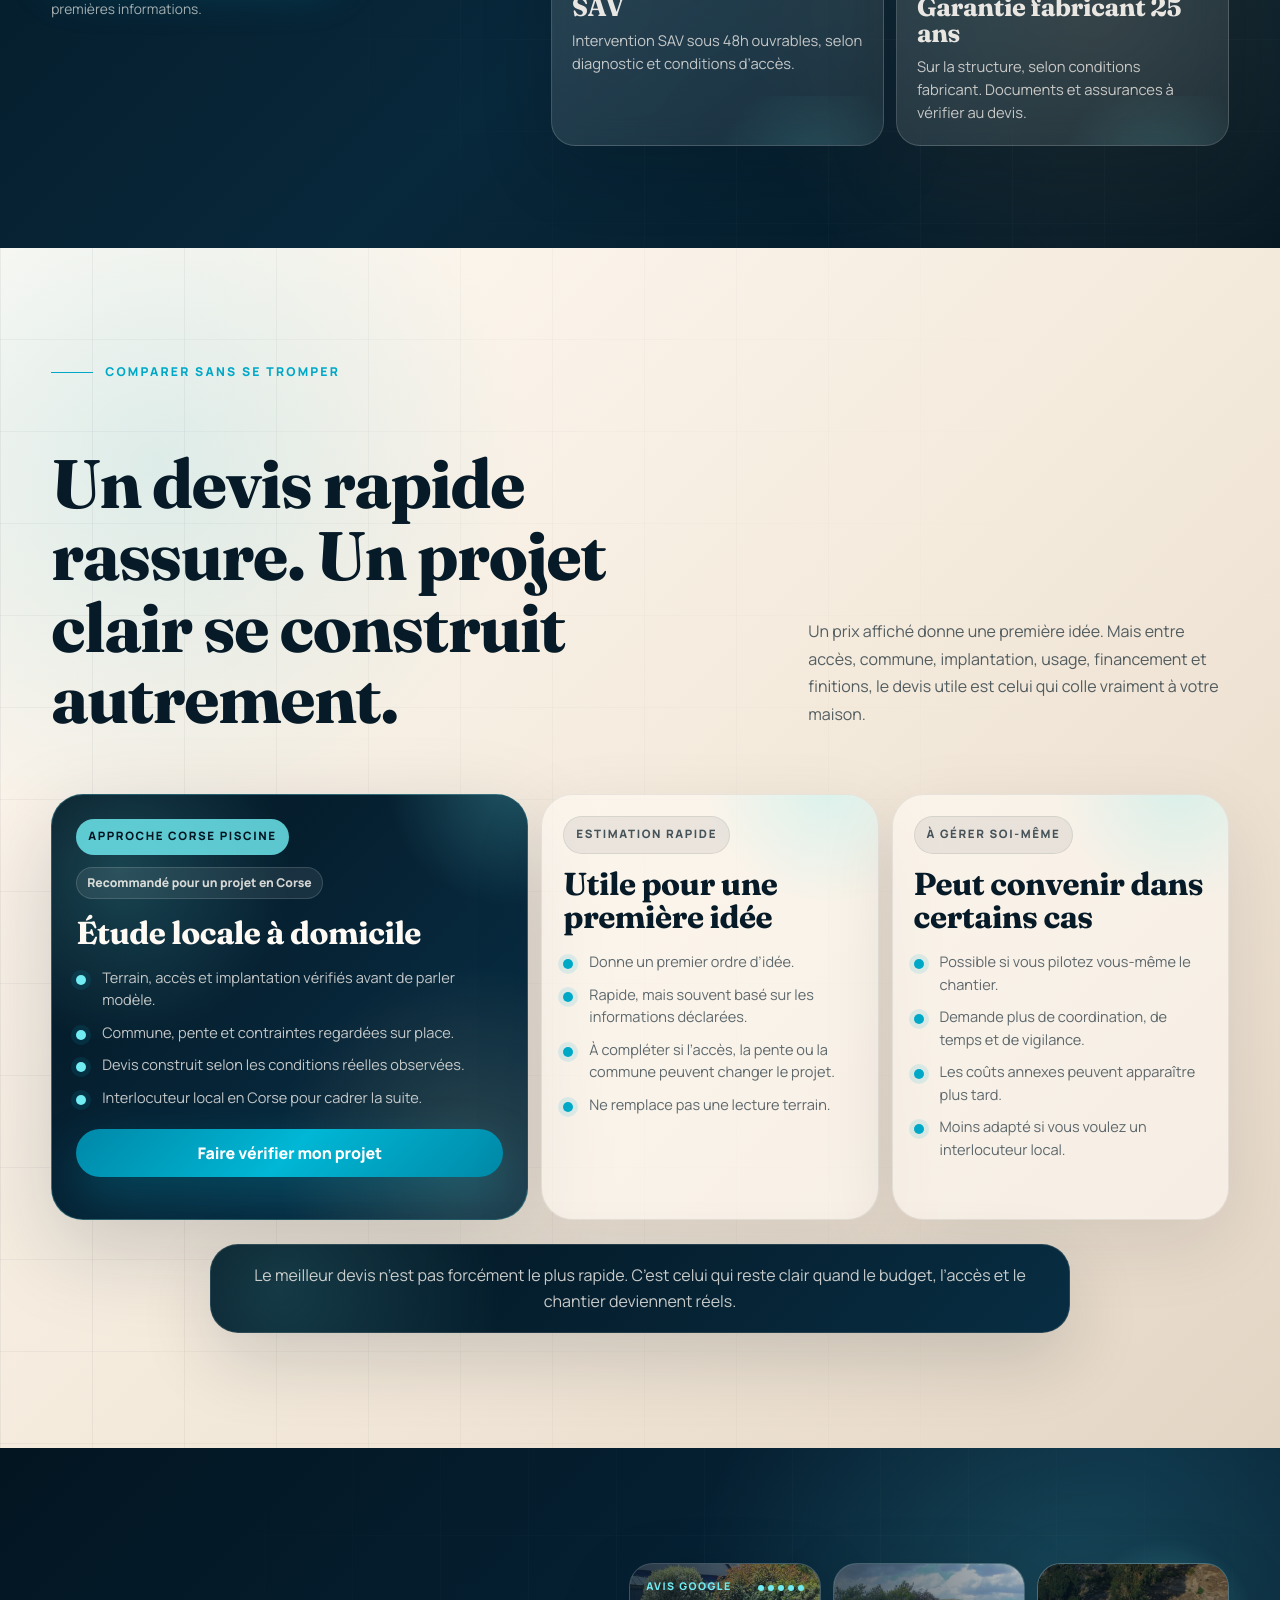
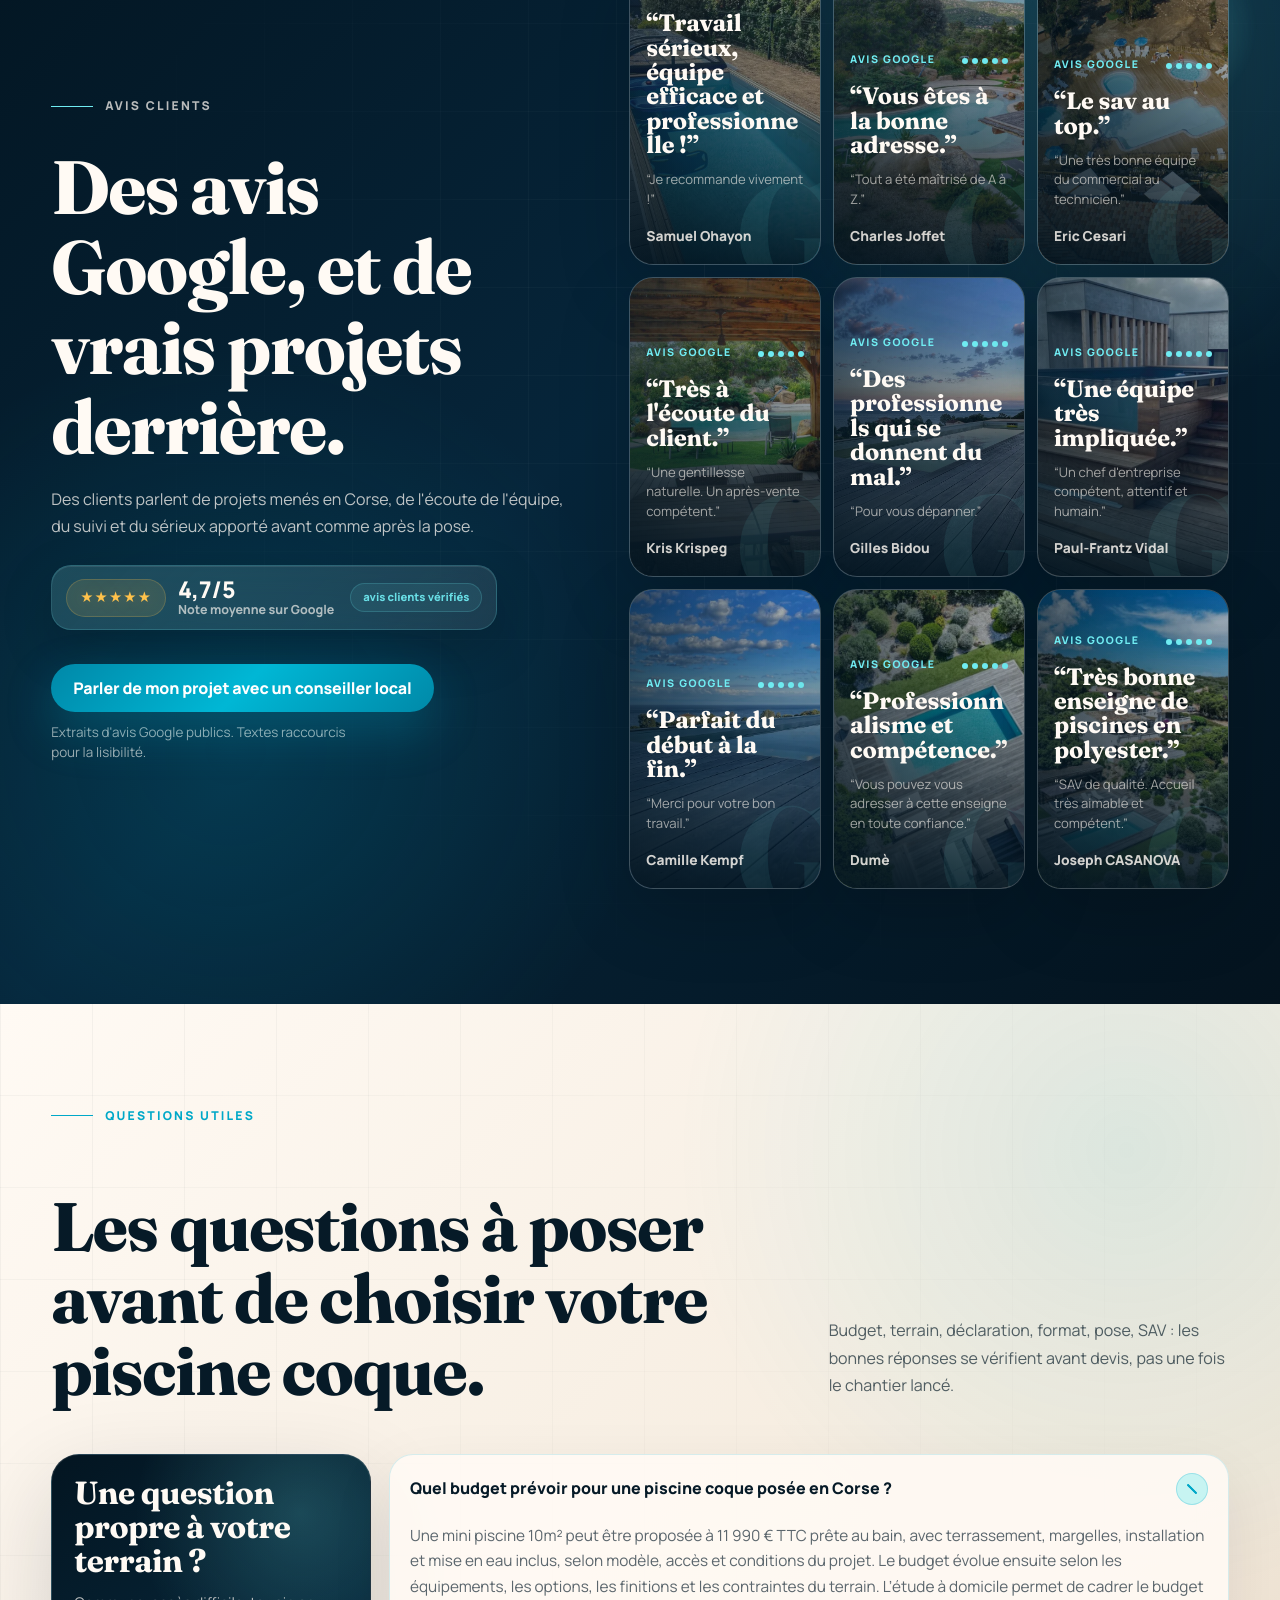
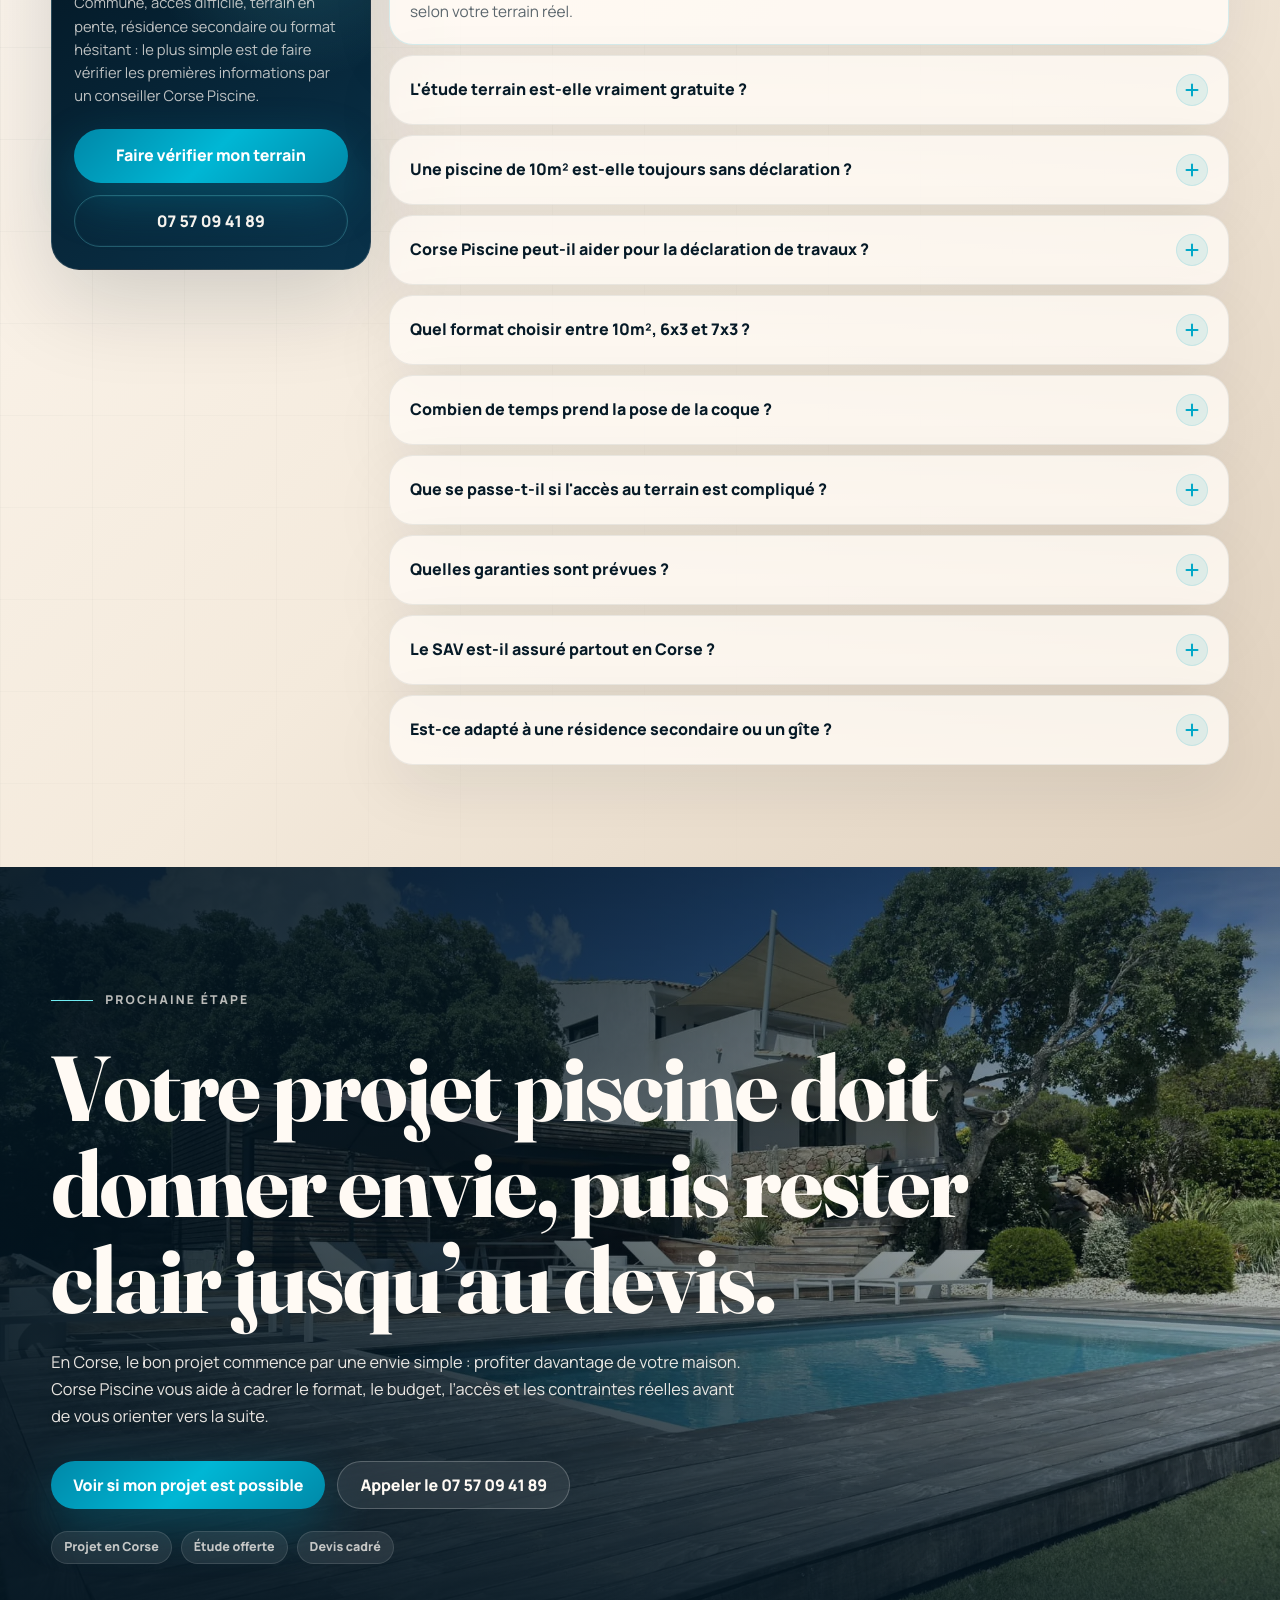
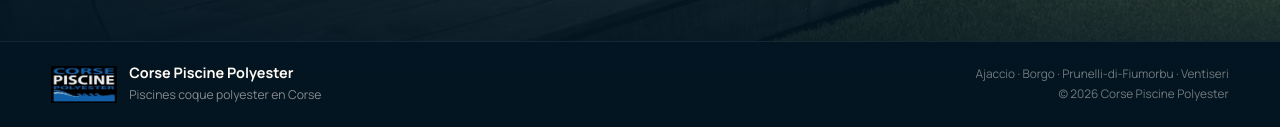
==== commit 96b0b4f0: "Add Corsican city coverage text" ====
--- a/index.html
+++ b/index.html
@@ -513,6 +513,7 @@
           <div>
             <strong>4 points de contact en Corse</strong>
             <p>Prunelli-di-Fiumorbu / Migliacciaru, Ventiseri / Travo, Borgo et Ajaccio.</p>
+            <p class="local-service-line">Nous intervenons près d’Ajaccio, Bastia, Porto-Vecchio, Corte, Calvi, Propriano, Bonifacio, L’Île-Rousse, Ghisonaccia et plus largement sur toutes les localités de Corse.</p>
             <span>Déplacement sur toute la Corse.</span>
           </div>
         </div>
--- a/styles.css
+++ b/styles.css
@@ -2315,6 +2315,14 @@
   line-height: 1.55;
 }
 
+.local-presence-card .local-service-line {
+  max-width: 560px;
+  margin-bottom: 12px;
+  color: rgba(255, 250, 244, 0.58);
+  font-size: 0.86rem;
+  line-height: 1.5;
+}
+
 .local-presence-card div > span {
   display: inline-flex;
   padding: 7px 11px;
@@ -3920,7 +3928,7 @@
   margin-top: 12px;
   margin-inline: auto;
   padding: 13px 16px;
-  color: var(--cyan);
+  color: rgba(255, 250, 244, 0.96);
   overflow: hidden;
   border: 1px solid rgba(112, 236, 242, 0.26);
   border-radius: 999px;
@@ -3941,7 +3949,7 @@
 }
 
 .faq-phone:hover {
-  color: var(--cyan);
+  color: #fffaf4;
   border-color: rgba(112, 236, 242, 0.26);
   box-shadow: 0 16px 36px rgba(0, 183, 213, 0.16), inset 0 0 0 1px rgba(112, 236, 242, 0.08);
   transform: translateY(-2px);
@@ -4436,6 +4444,14 @@
       0 18px 48px rgba(0, 12, 20, 0.2),
       inset 0 1px 0 rgba(255, 255, 255, 0.66);
     backdrop-filter: blur(18px) saturate(126%);
+    transition: opacity 0.22s ease, transform 0.22s ease, visibility 0.22s ease;
+  }
+
+  .site-header.is-hidden-by-sticky {
+    opacity: 0;
+    visibility: hidden;
+    pointer-events: none;
+    transform: translate(-50%, -16px);
   }
 
   .brand {
@@ -4636,6 +4652,14 @@
     display: none;
   }
 
+  .thank-you-reassurance {
+    max-width: none;
+    margin: 16px auto 0;
+    font-size: clamp(0.78rem, 3.65vw, 0.92rem);
+    text-align: center;
+    white-space: nowrap;
+  }
+
   .btn {
     width: 100%;
     min-height: 44px;
@@ -5315,6 +5339,11 @@
   .local-presence-card p {
     font-size: 0.86rem;
     line-height: 1.45;
+  }
+
+  .local-presence-card .local-service-line {
+    font-size: 0.76rem;
+    line-height: 1.42;
   }
 
   .local-presence-card div > span {
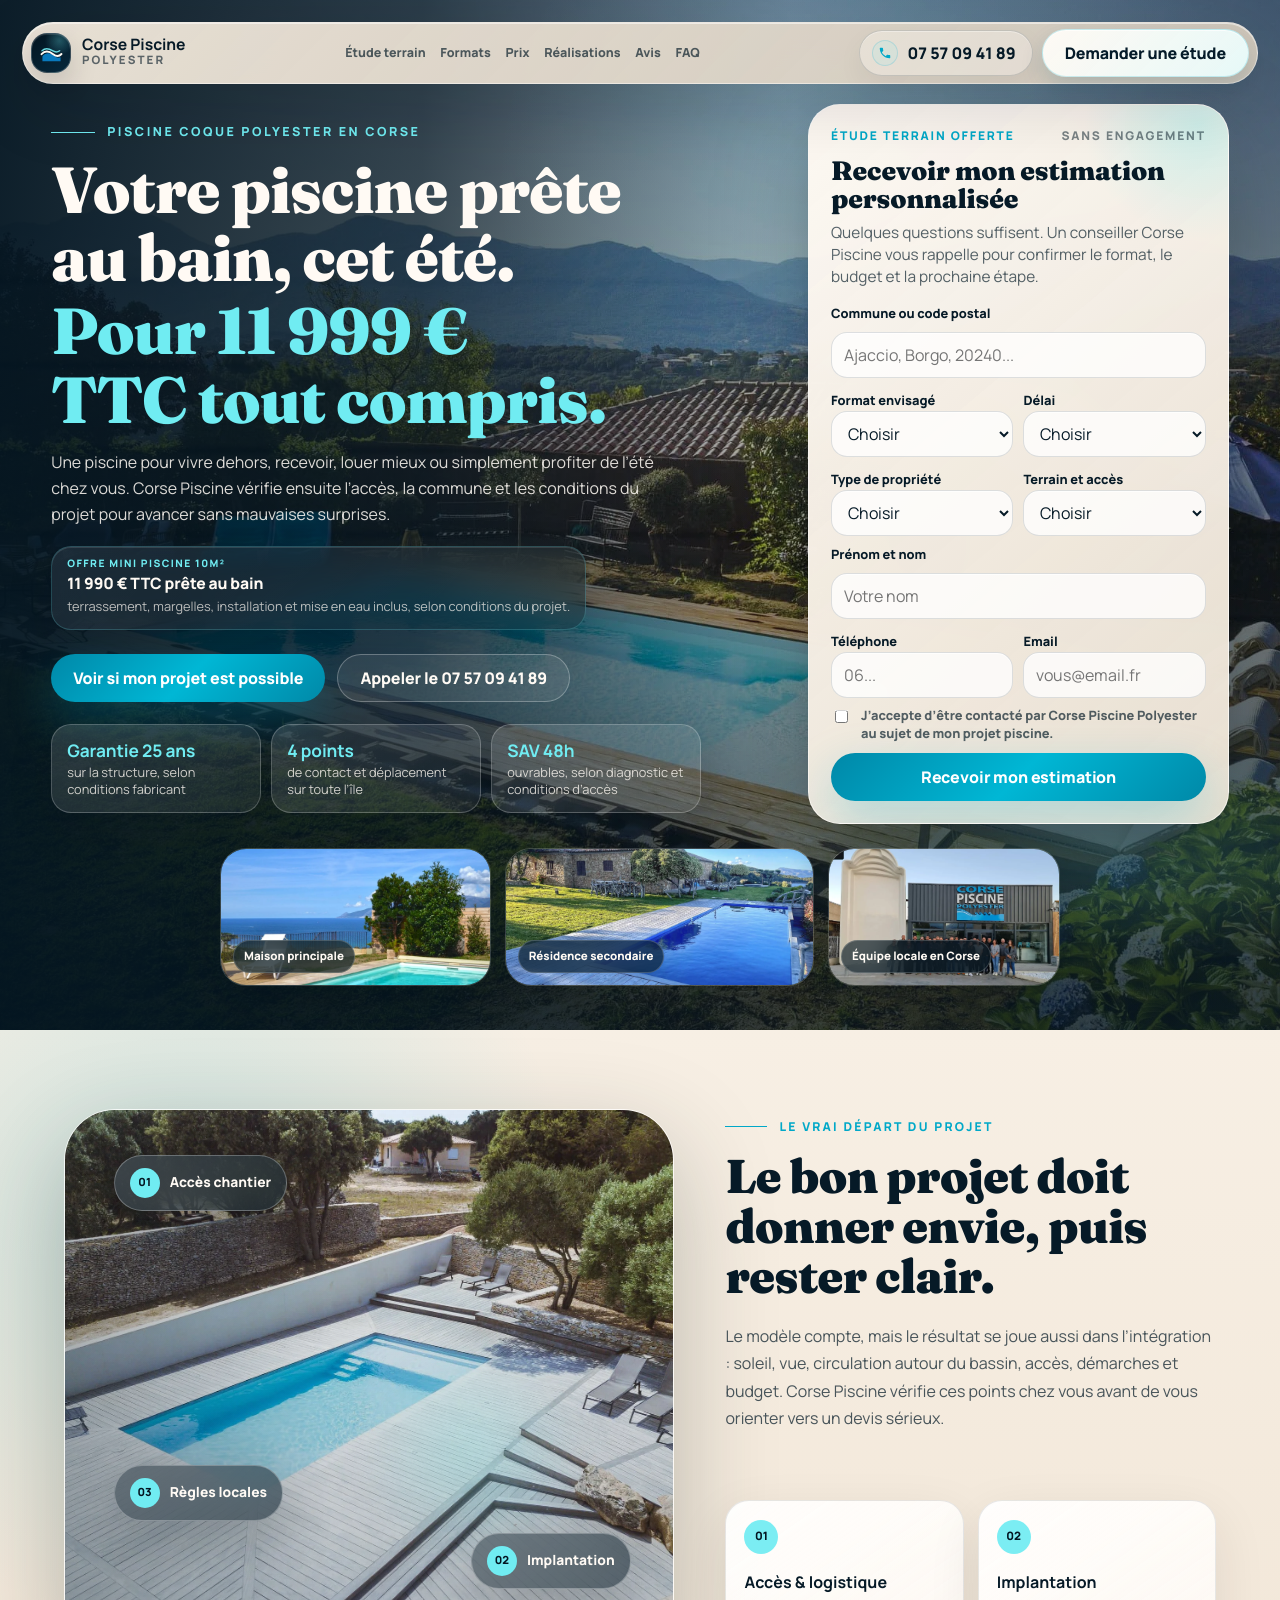
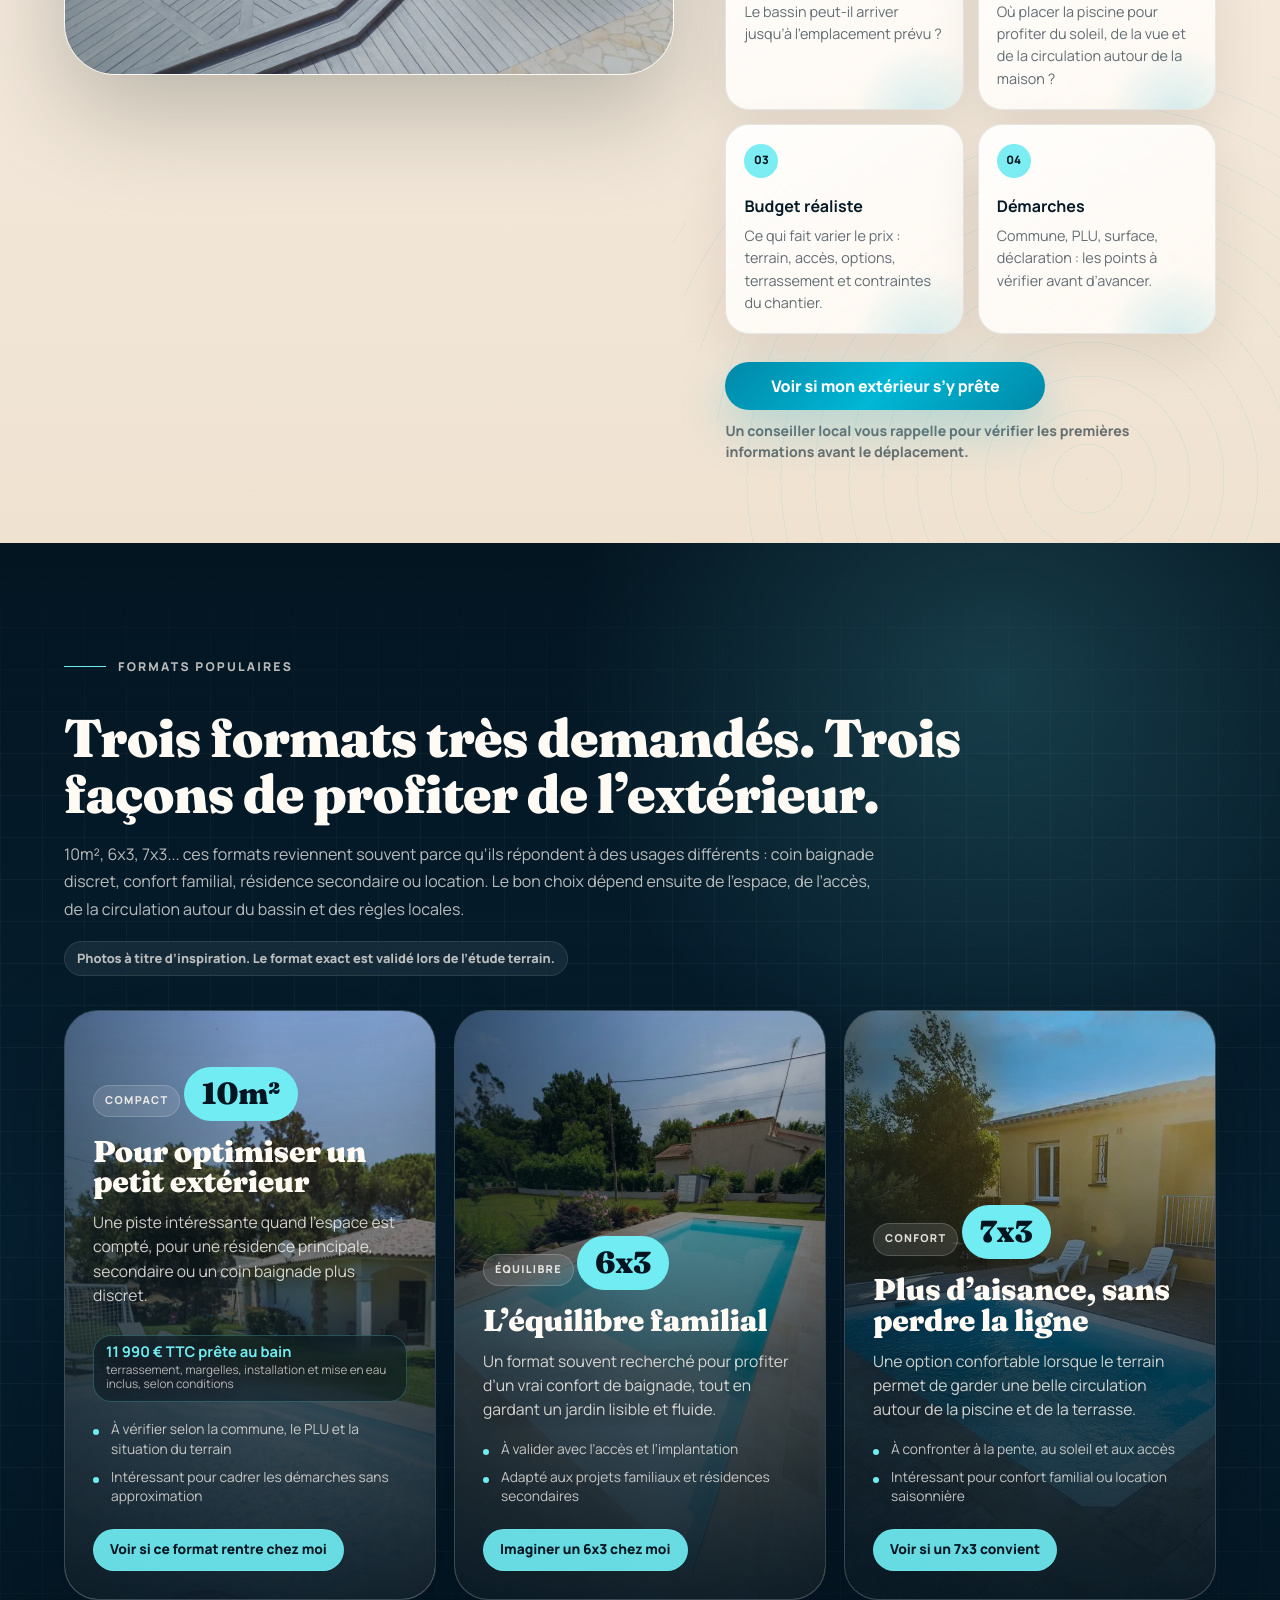
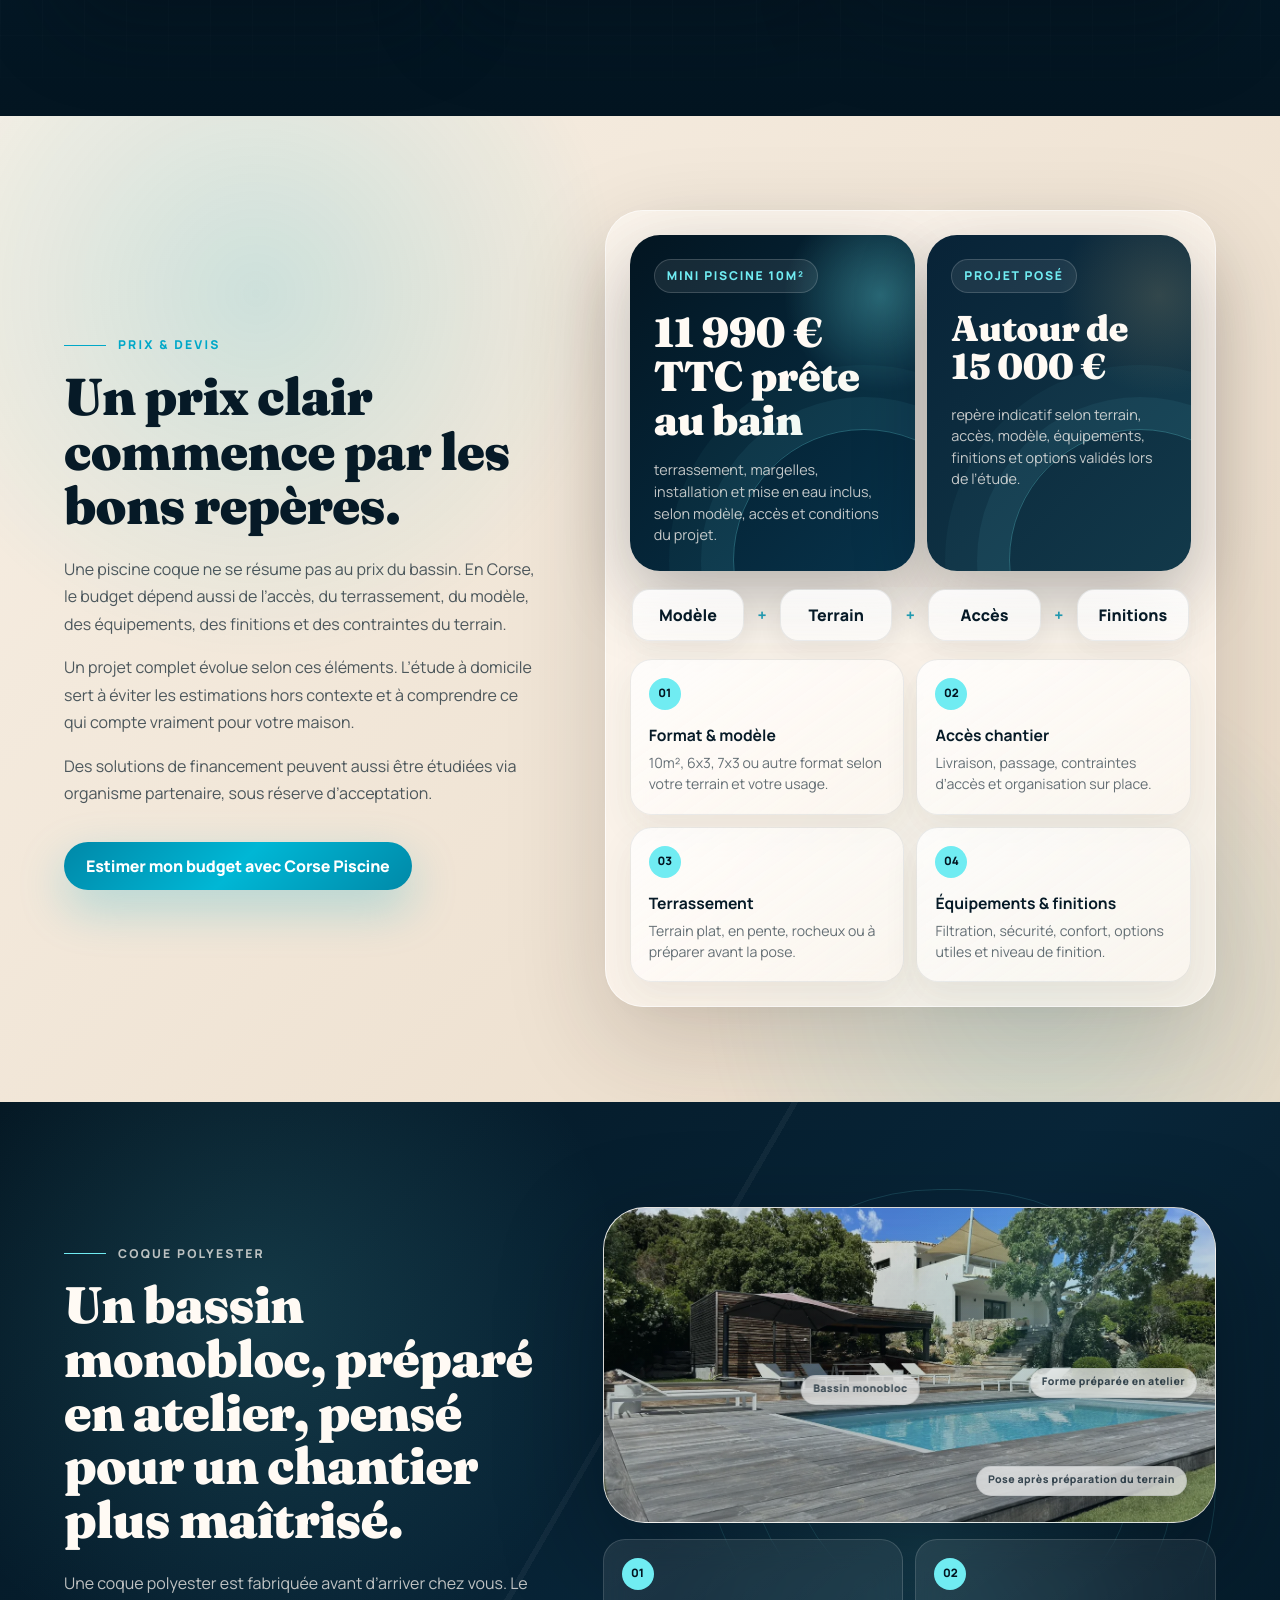
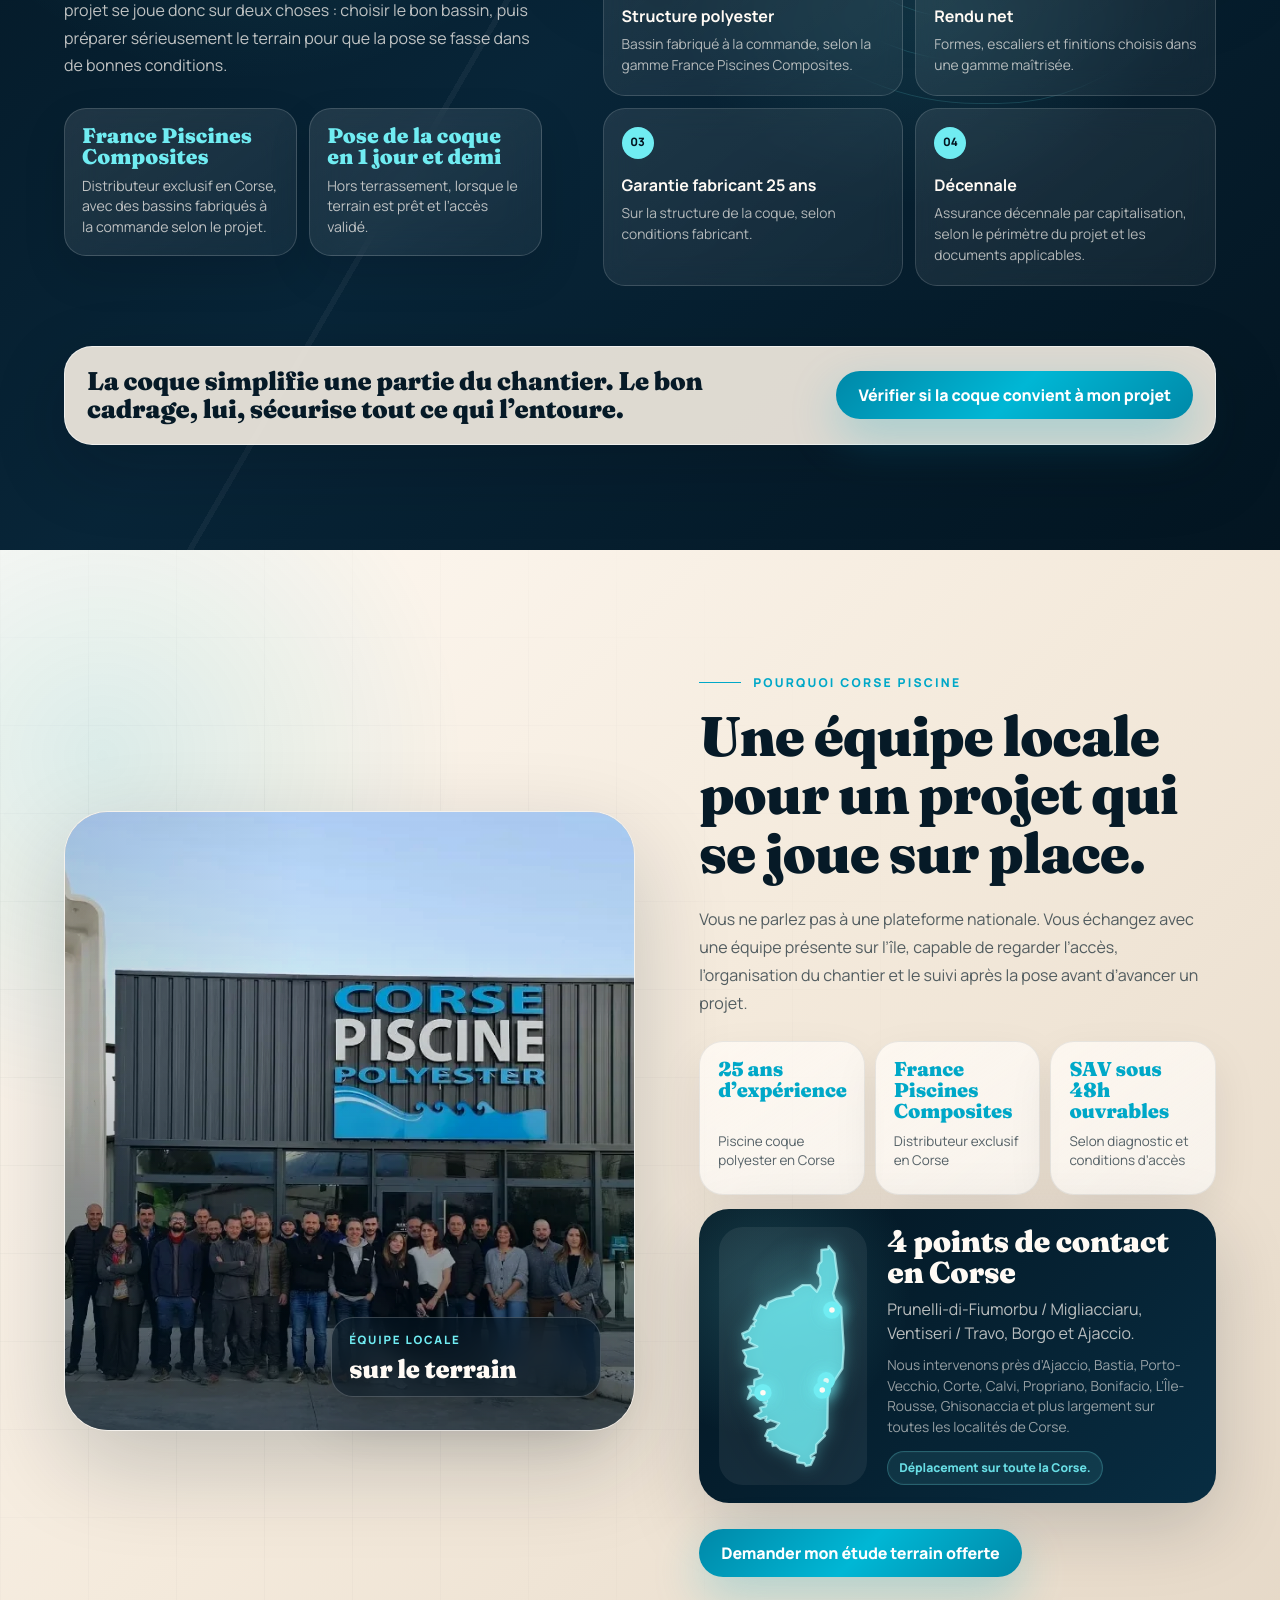
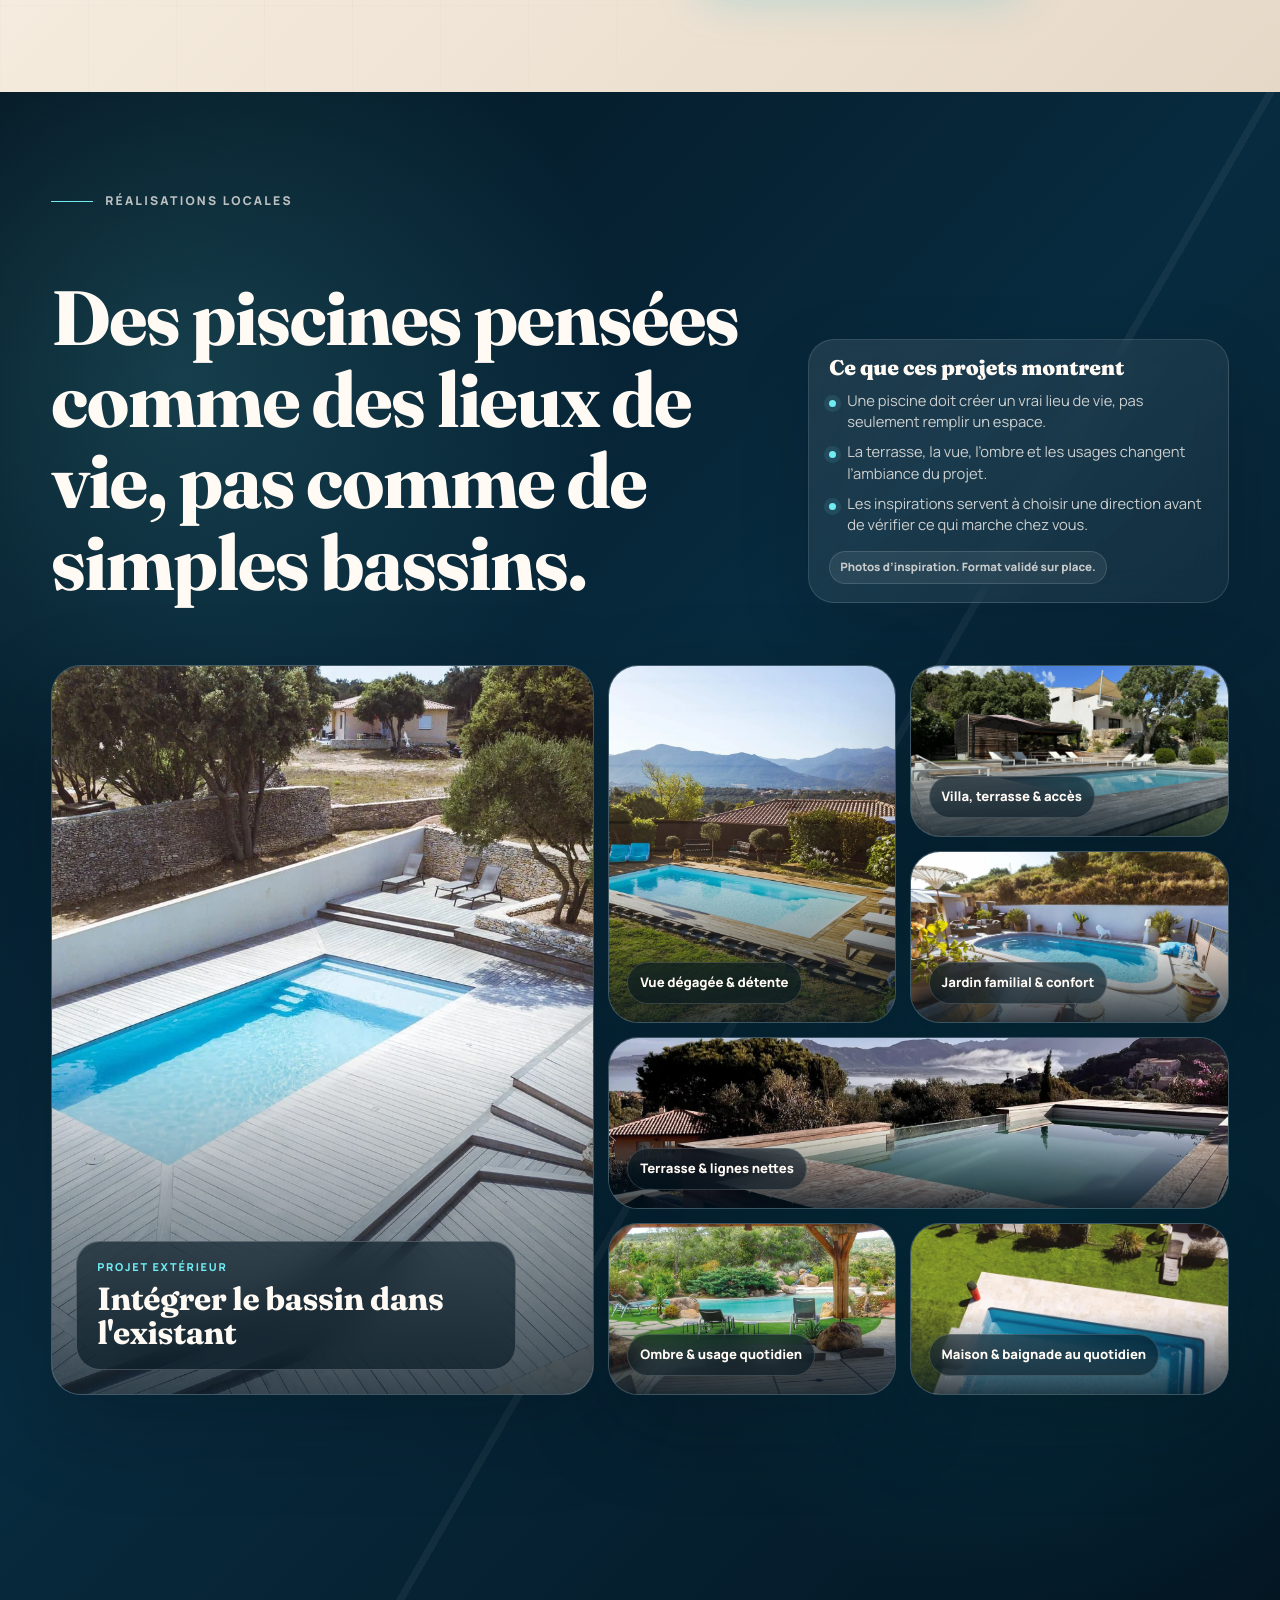
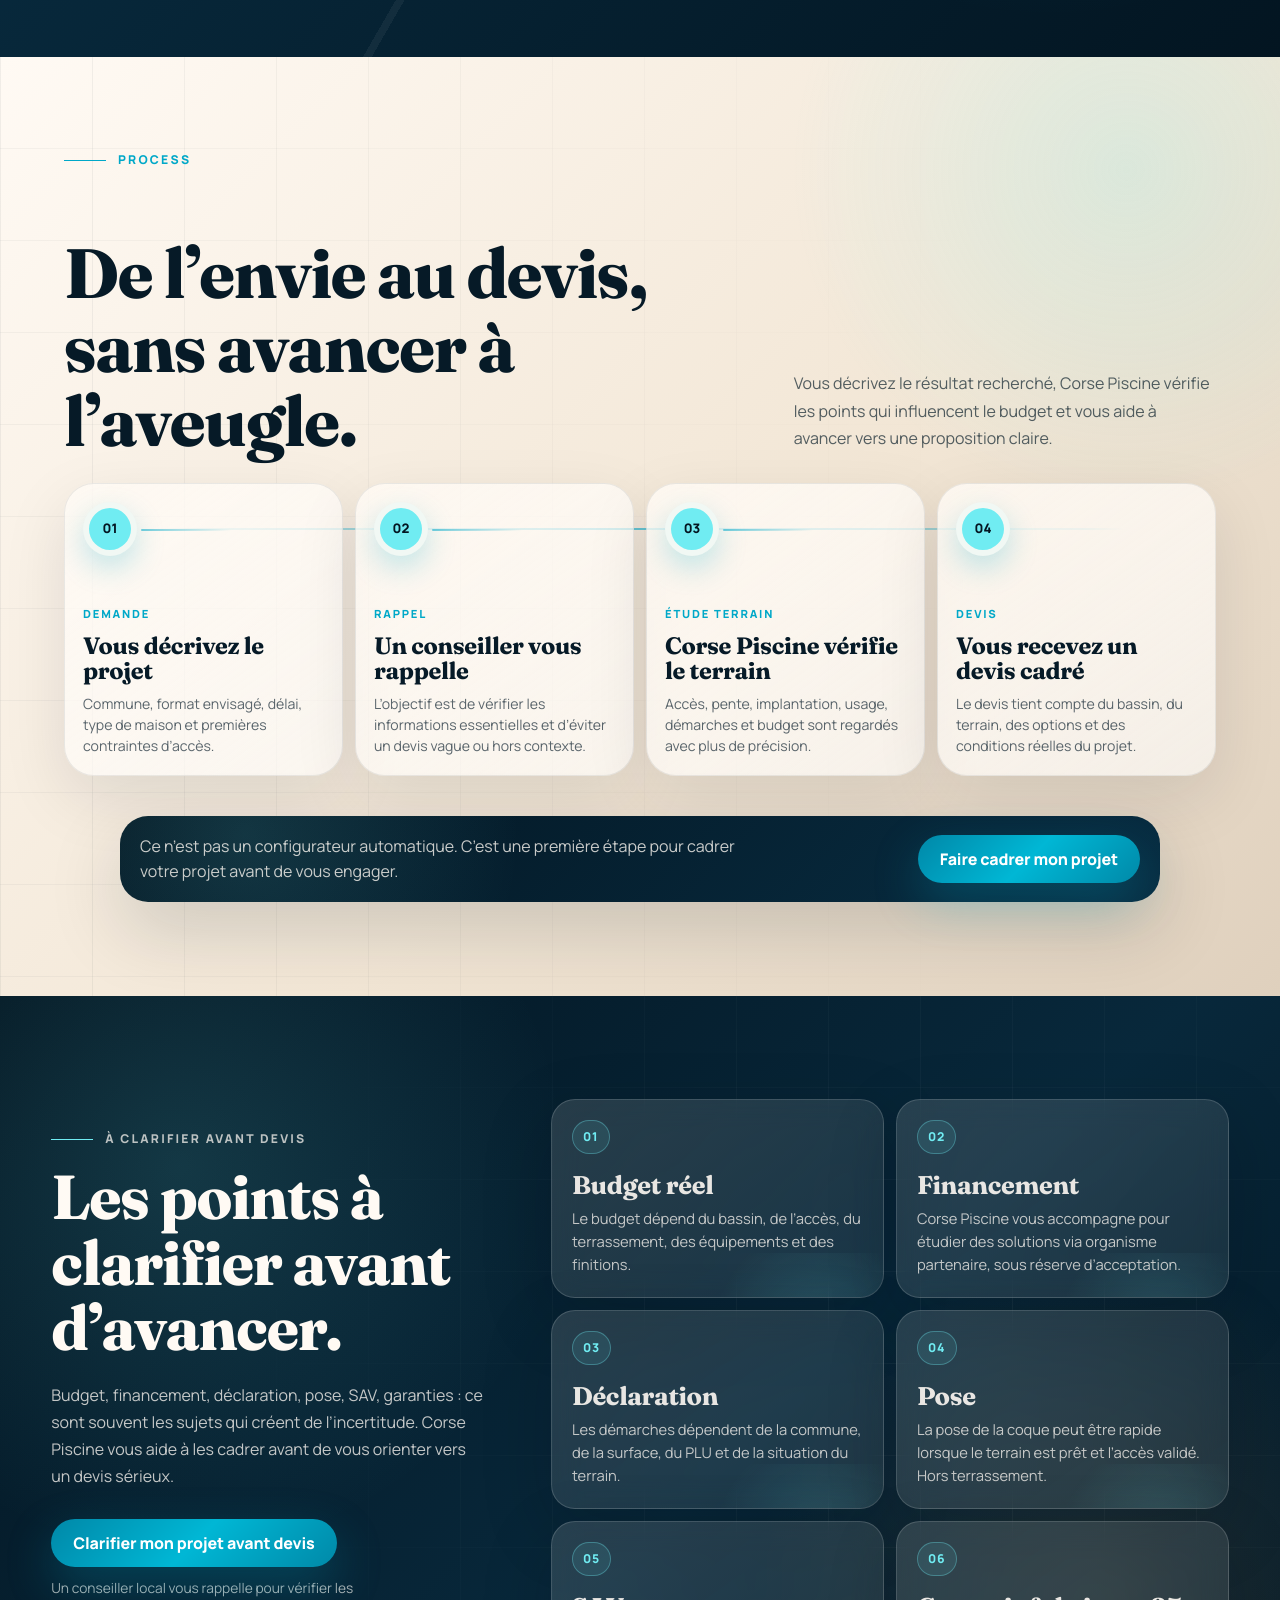
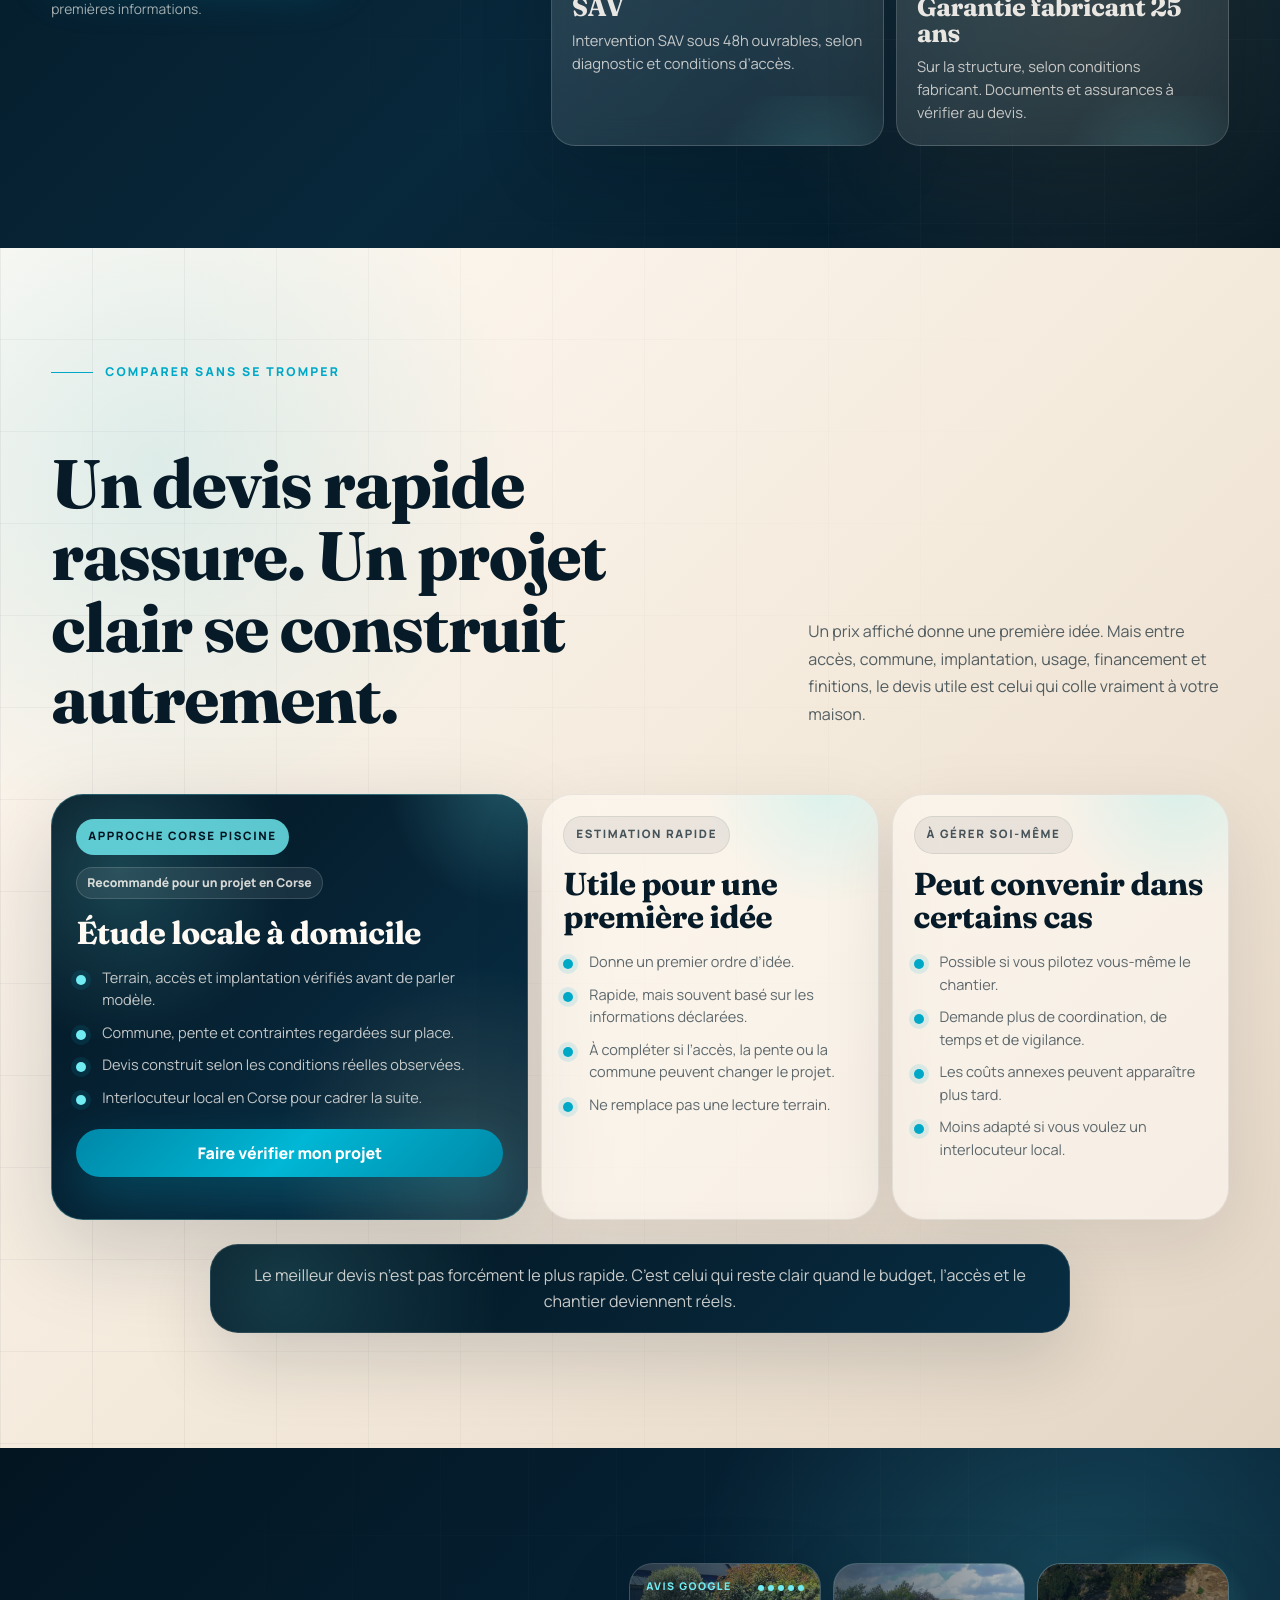
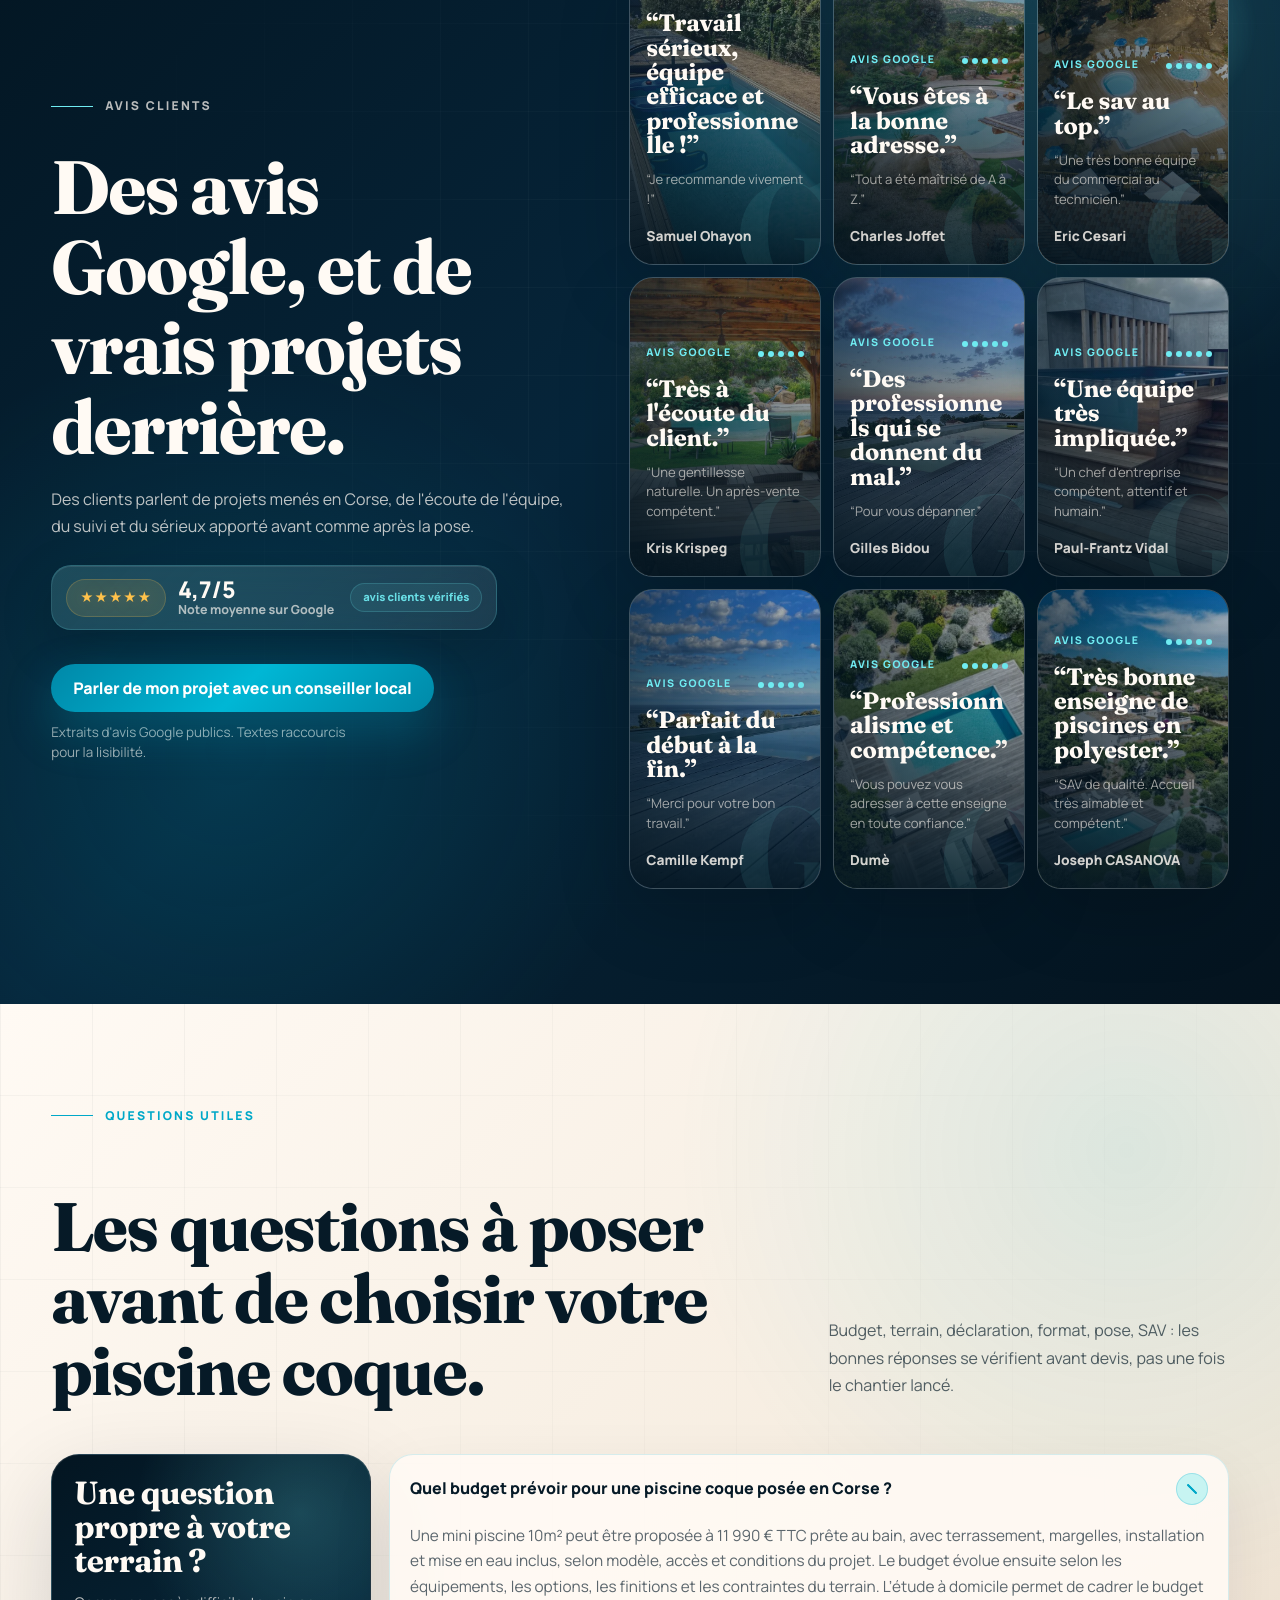
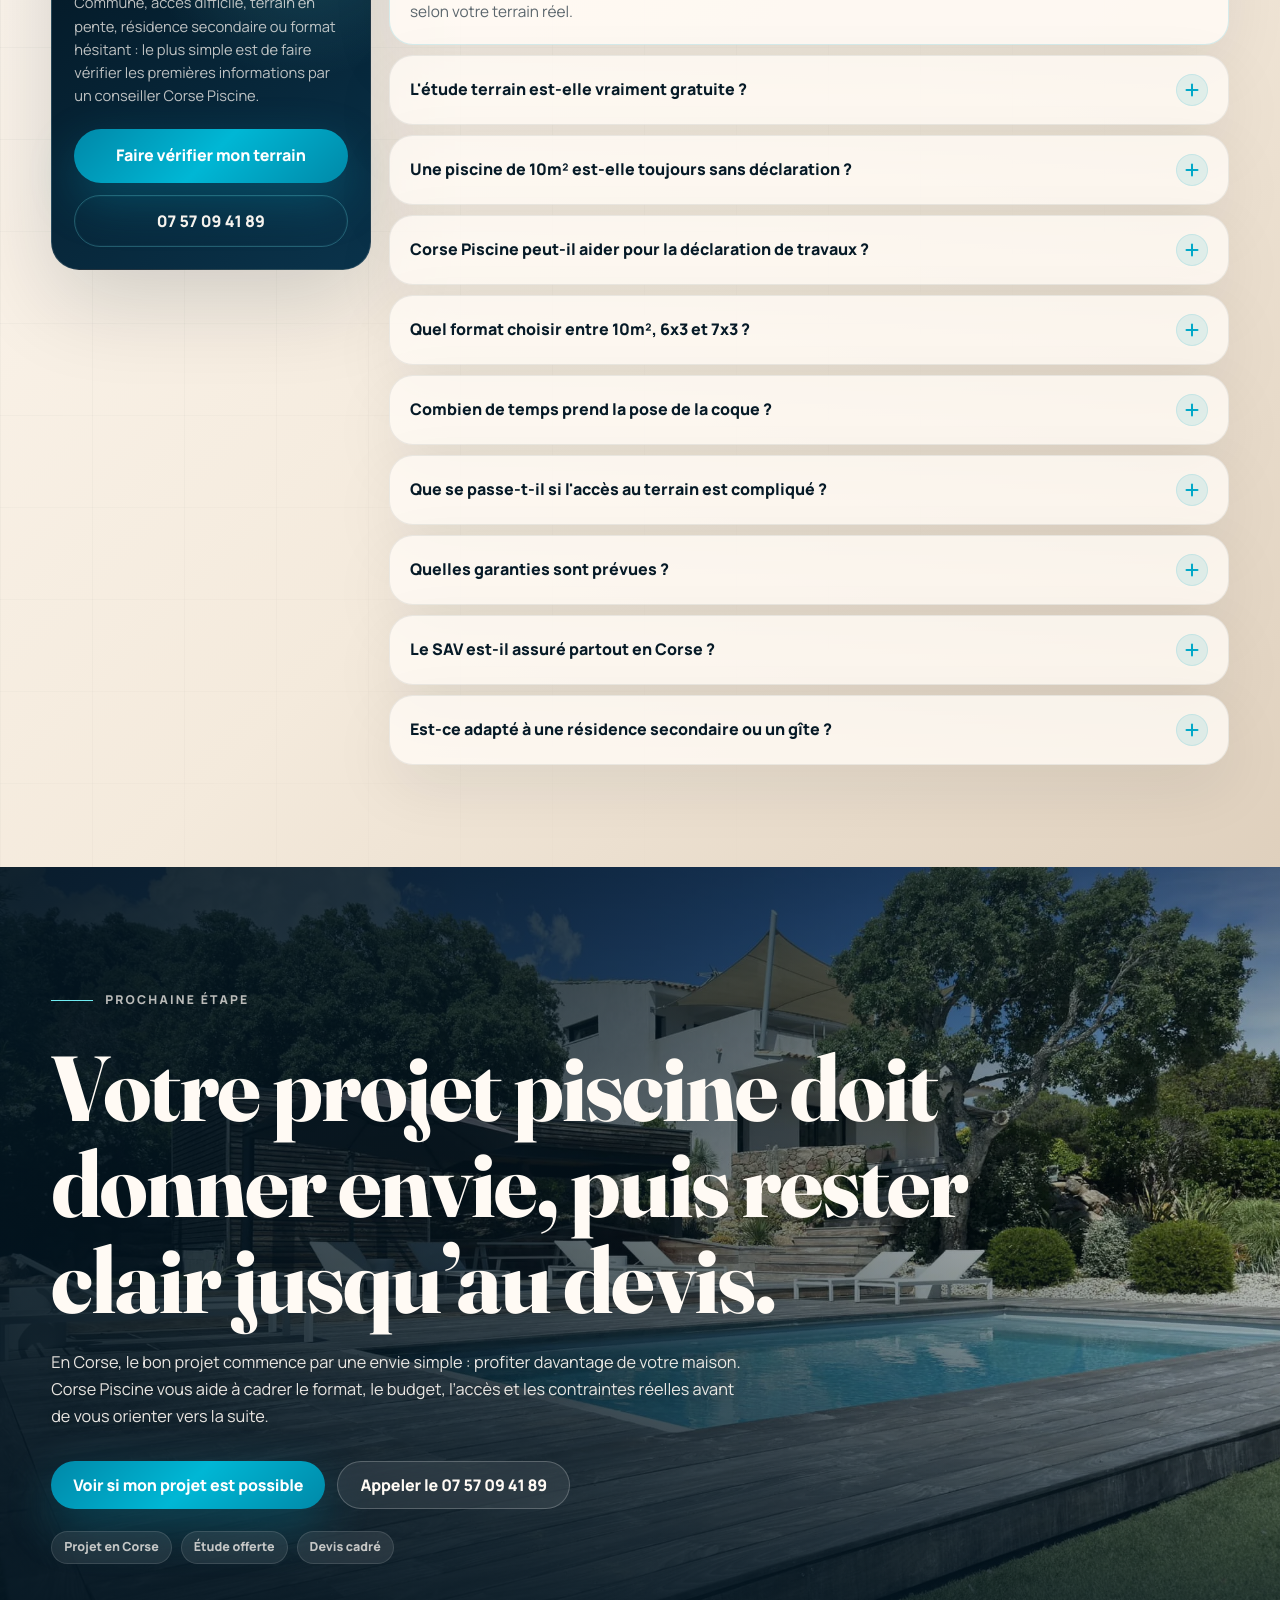
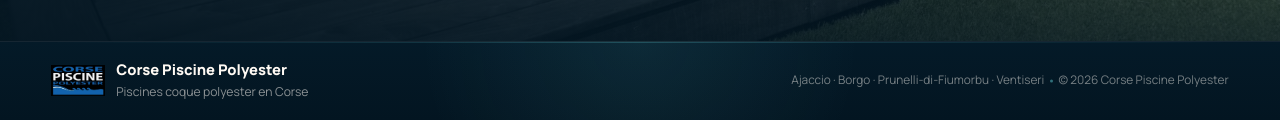
==== commit e8df3755: "Refine minimalist footer" ====
--- a/index.html
+++ b/index.html
@@ -1026,17 +1026,19 @@
   </main>
 
   <footer class="site-footer">
-    <div class="footer-signature">
-      <img class="footer-logo" src="assets/cpp-logo-polyester.webp" alt="Corse Piscine Polyester">
-      <div>
-        <strong>Corse Piscine Polyester</strong>
-        <span>Piscines coque polyester en Corse</span>
-      </div>
-    </div>
-
-    <div class="footer-meta">
-      <span>Ajaccio · Borgo · Prunelli-di-Fiumorbu · Ventiseri</span>
-      <span>© 2026 Corse Piscine Polyester</span>
+    <div class="footer-inner">
+      <div class="footer-signature">
+        <img class="footer-logo" src="assets/cpp-logo-polyester.webp" alt="Corse Piscine Polyester">
+        <div>
+          <strong>Corse Piscine Polyester</strong>
+          <span>Piscines coque polyester en Corse</span>
+        </div>
+      </div>
+
+      <div class="footer-meta">
+        <span>Ajaccio · Borgo · Prunelli-di-Fiumorbu · Ventiseri</span>
+        <span>© 2026 Corse Piscine Polyester</span>
+      </div>
     </div>
   </footer>
 
--- a/styles.css
+++ b/styles.css
@@ -1321,6 +1321,7 @@
   color: rgba(255, 250, 244, 0.8);
   font-size: 0.98rem;
   line-height: 1.55;
+  text-shadow: 0 2px 14px rgba(0, 8, 13, 0.48);
 }
 
 .format-mini-price {
@@ -2249,7 +2250,7 @@
   display: grid;
   grid-template-columns: 148px 1fr;
   gap: 20px;
-  align-items: center;
+  align-items: stretch;
   margin: 14px 0 26px;
   padding: 18px 20px;
   color: var(--white);
@@ -2262,6 +2263,7 @@
 
 .corsica-map {
   position: relative;
+  height: 100%;
   min-height: 182px;
   border-radius: 24px;
   background:
@@ -2272,11 +2274,11 @@
 
 .corsica-shape {
   position: absolute;
-  top: 3px;
+  top: 50%;
   left: 50%;
-  width: 138px;
-  height: 176px;
-  transform: translateX(-50%);
+  width: auto;
+  height: min(230px, calc(100% - 12px));
+  transform: translate(-50%, -50%);
   overflow: visible;
   filter:
     drop-shadow(0 0 8px rgba(112, 236, 242, 0.46))
@@ -2313,6 +2315,10 @@
   margin: 0 0 10px;
   color: rgba(255, 250, 244, 0.72);
   line-height: 1.55;
+}
+
+.local-presence-card > div:not(.corsica-map) {
+  align-self: center;
 }
 
 .local-presence-card .local-service-line {
@@ -4165,58 +4171,96 @@
 }
 
 .site-footer {
+  position: relative;
+  isolation: isolate;
+  padding: 20px clamp(18px, 4vw, 64px);
   display: grid;
-  grid-template-columns: 1fr auto;
-  gap: 22px;
-  align-items: center;
-  padding: 24px clamp(18px, 4vw, 64px);
   color: rgba(255, 250, 244, 0.64);
   background:
-    linear-gradient(180deg, rgba(3, 21, 33, 0.98), #031521);
+    radial-gradient(circle at 50% 0%, rgba(112, 236, 242, 0.08), transparent 34%),
+    linear-gradient(180deg, #041a28 0%, #031521 100%);
   border-top: 1px solid rgba(255, 255, 255, 0.075);
+}
+
+.site-footer::before {
+  position: absolute;
+  z-index: -1;
+  top: 0;
+  left: clamp(18px, 4vw, 64px);
+  right: clamp(18px, 4vw, 64px);
+  height: 1px;
+  content: "";
+  background: linear-gradient(90deg, transparent, rgba(112, 236, 242, 0.2), transparent);
+}
+
+.footer-inner {
+  display: grid;
+  grid-template-columns: auto 1fr;
+  gap: clamp(18px, 4vw, 44px);
+  align-items: center;
+  width: min(1180px, 100%);
+  margin: 0 auto;
 }
 
 .footer-signature {
   display: inline-flex;
   align-items: center;
   min-width: 0;
-  gap: 12px;
+  gap: 11px;
 }
 
 .footer-logo {
   display: block;
   flex: 0 0 auto;
-  width: 66px;
+  width: 54px;
   height: auto;
-  opacity: 0.92;
+  opacity: 0.95;
 }
 
 .site-footer strong {
   display: block;
   color: var(--white);
-  font-size: 0.9rem;
+  font-size: 0.92rem;
+  font-weight: 850;
   line-height: 1.16;
 }
 
 .site-footer span {
   display: block;
-  color: rgba(255, 250, 244, 0.52);
+  color: rgba(255, 250, 244, 0.54);
   margin-top: 4px;
   font-size: 0.76rem;
   line-height: 1.4;
 }
 
 .footer-meta {
-  display: grid;
-  justify-items: end;
-  gap: 4px;
+  display: flex;
+  flex-wrap: wrap;
+  justify-content: flex-end;
+  gap: 8px 14px;
   text-align: right;
 }
 
 .footer-meta span {
   margin: 0;
-  color: rgba(255, 250, 244, 0.44);
+  color: rgba(255, 250, 244, 0.46);
   font-size: 0.74rem;
+}
+
+.footer-meta span + span {
+  position: relative;
+}
+
+.footer-meta span + span::before {
+  position: absolute;
+  top: 50%;
+  left: -8px;
+  width: 3px;
+  height: 3px;
+  content: "";
+  background: rgba(112, 236, 242, 0.42);
+  border-radius: 50%;
+  transform: translateY(-50%);
 }
 
 [data-reveal] {
@@ -4864,7 +4908,7 @@
   }
 
   .formats-section {
-    padding: 58px 16px 64px;
+    padding: 58px 16px 28px;
   }
 
   .formats-head {
@@ -4933,6 +4977,20 @@
     scroll-snap-align: start;
   }
 
+  .format-card figure::after {
+    background:
+      linear-gradient(180deg, rgba(3, 21, 33, 0.18), rgba(3, 21, 33, 0.74) 42%, rgba(3, 21, 33, 0.94)),
+      linear-gradient(90deg, rgba(3, 21, 33, 0.46), rgba(3, 21, 33, 0.16) 68%);
+  }
+
+  .format-card a:hover,
+  .format-card a:focus,
+  .format-card a:active {
+    border-color: rgba(255, 255, 255, 0.16);
+    box-shadow: 0 26px 86px rgba(0, 11, 18, 0.32);
+    transform: none;
+  }
+
   .format-content,
   .format-card-featured .format-content {
     padding: 16px;
@@ -4958,8 +5016,10 @@
   }
 
   .format-content p {
+    color: rgba(255, 250, 244, 0.92);
     font-size: 0.84rem;
     line-height: 1.43;
+    text-shadow: 0 2px 16px rgba(0, 8, 13, 0.66);
   }
 
   .format-mini-price {
@@ -5325,11 +5385,11 @@
   }
 
   .corsica-shape {
-    top: 2px;
+    top: 50%;
     left: 50%;
-    width: 104px;
+    width: auto;
     height: 132px;
-    transform: translateX(-50%);
+    transform: translate(-50%, -50%);
   }
 
   .local-presence-card strong {
@@ -5975,36 +6035,42 @@
   }
 
   .site-footer {
-    display: grid;
+    padding: 18px 16px 22px;
+    text-align: center;
+  }
+
+  .footer-inner {
     grid-template-columns: 1fr;
     justify-items: center;
-    gap: 12px;
-    padding: 22px 16px 30px;
-    text-align: center;
+    gap: 10px;
   }
 
   .footer-signature {
     justify-content: center;
-    gap: 10px;
+    gap: 9px;
   }
 
   .footer-logo {
-    width: 62px;
+    width: 48px;
   }
 
   .site-footer strong {
-    font-size: 0.88rem;
+    font-size: 0.86rem;
   }
 
   .site-footer span {
-    font-size: 0.74rem;
+    font-size: 0.72rem;
   }
 
   .footer-meta {
-    justify-items: center;
-    gap: 5px;
-    max-width: 30ch;
+    justify-content: center;
+    gap: 4px 10px;
+    max-width: 36ch;
     text-align: center;
+  }
+
+  .footer-meta span + span::before {
+    display: none;
   }
 
   .review-feature {
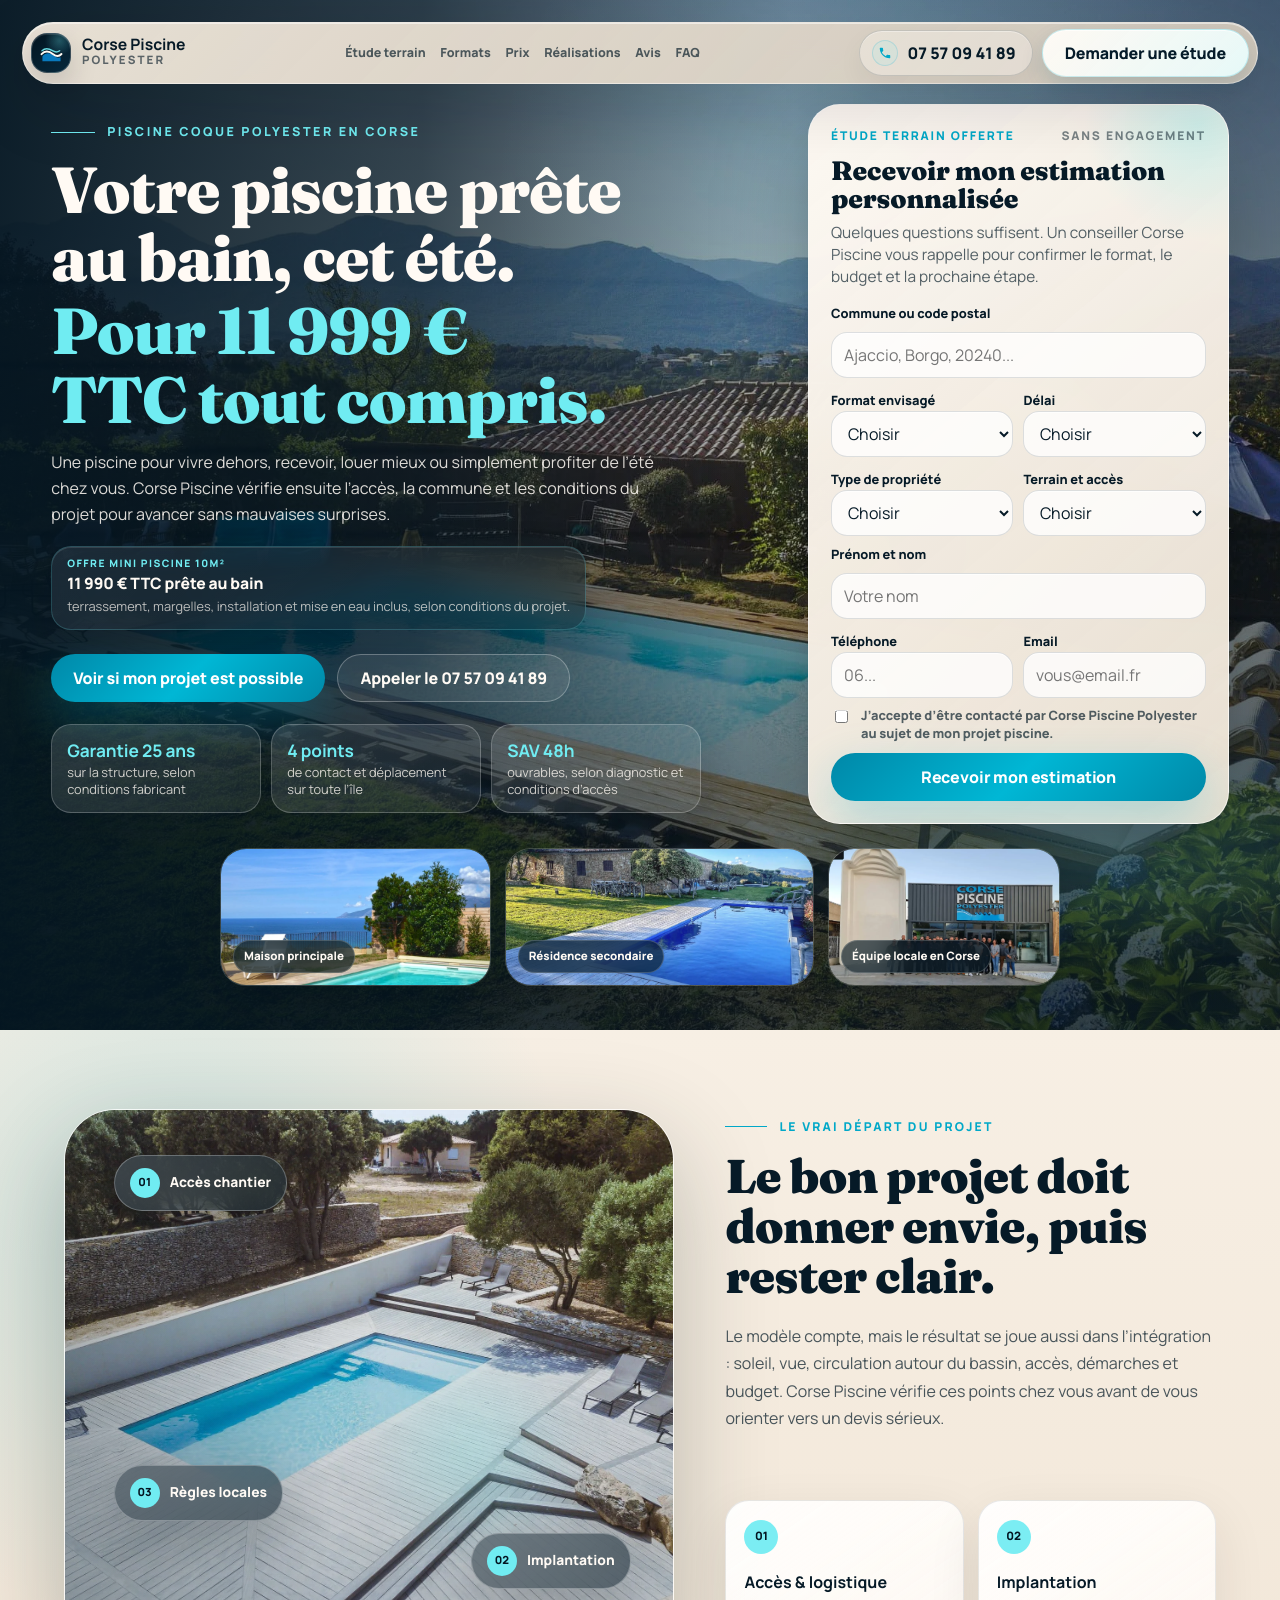
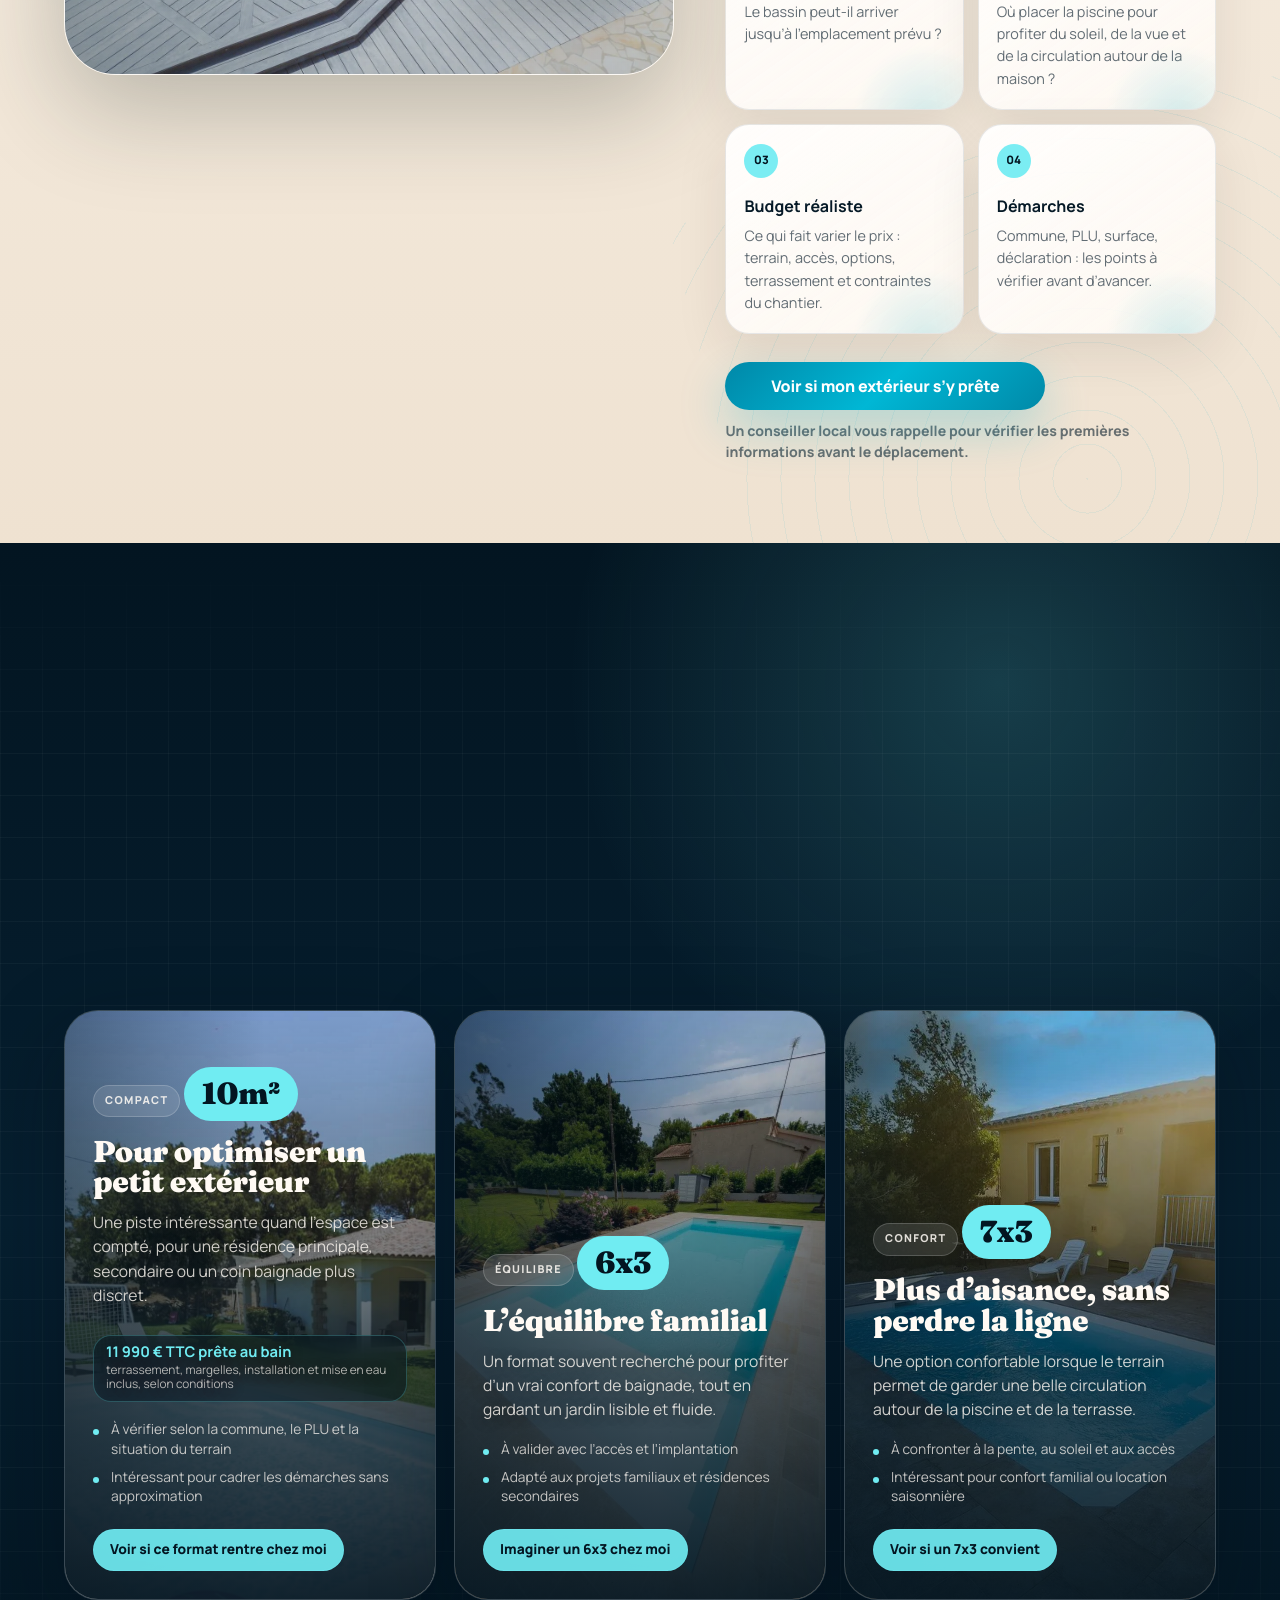
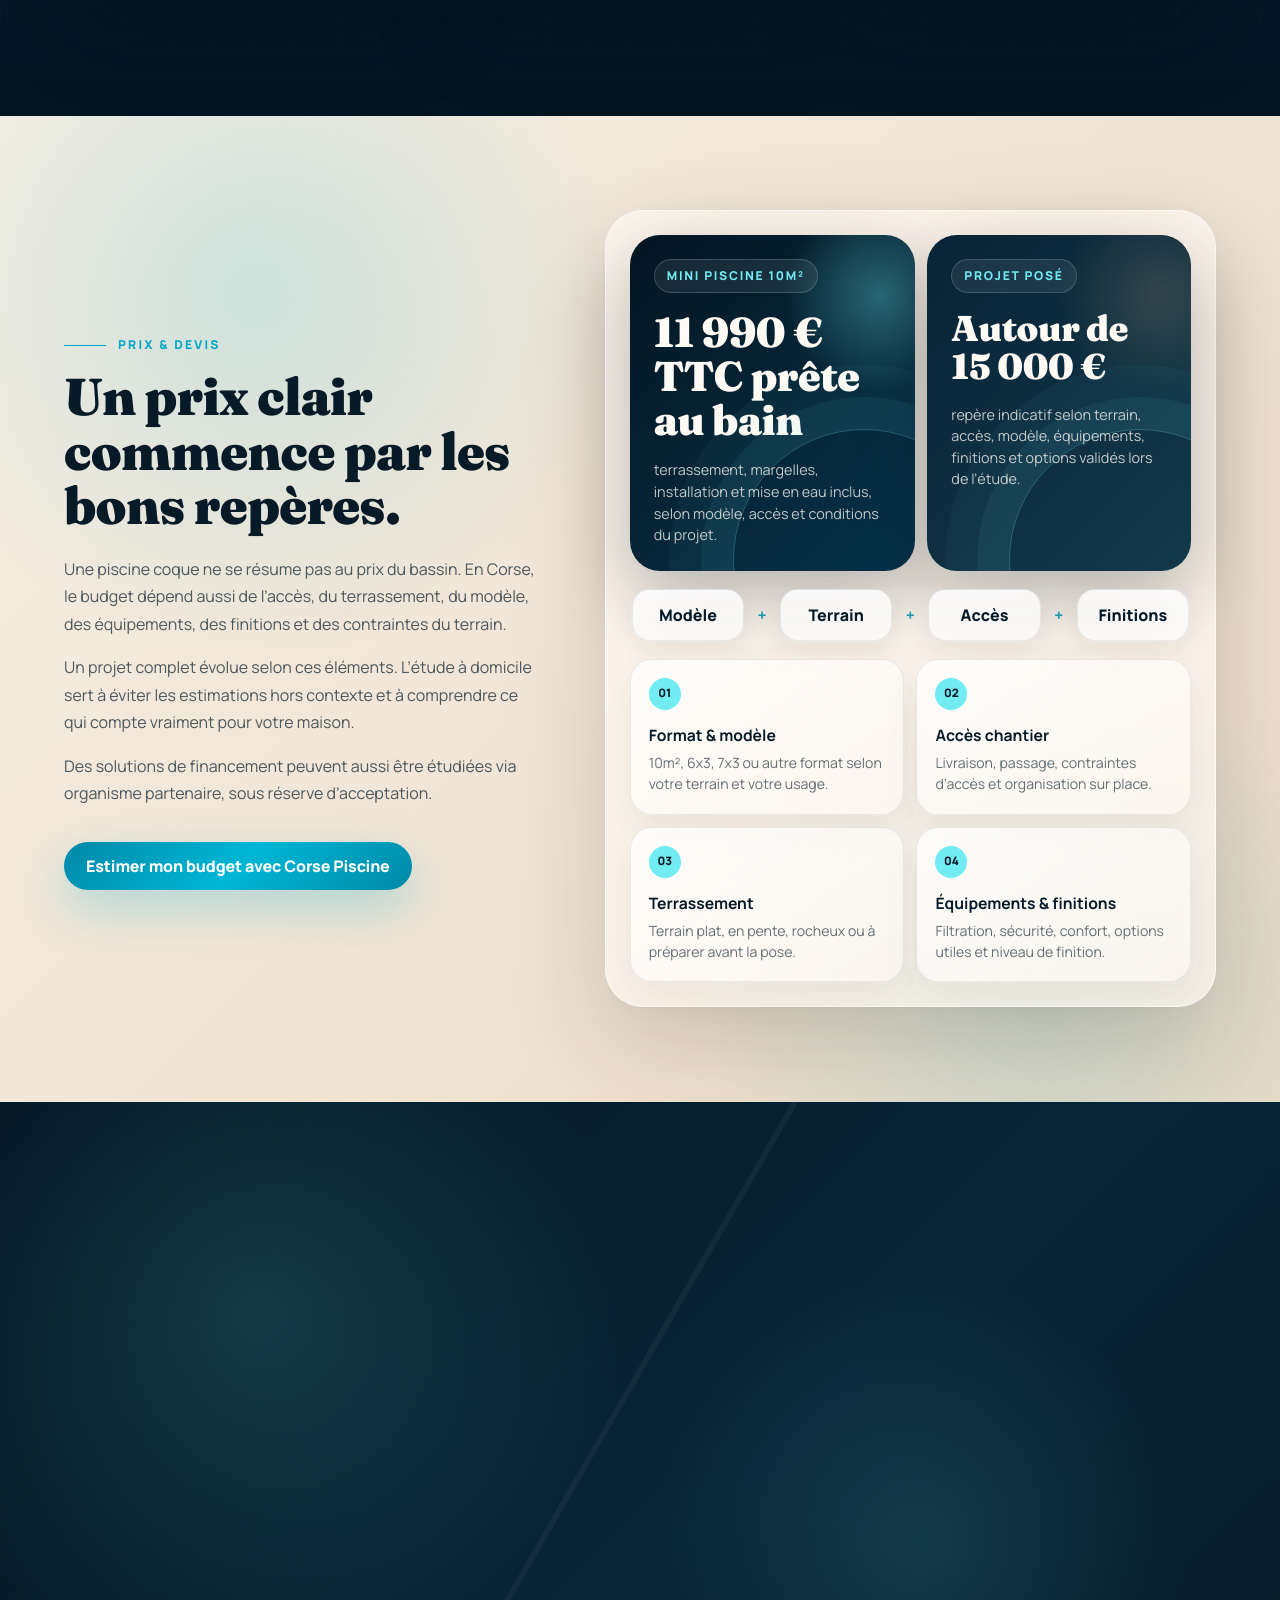
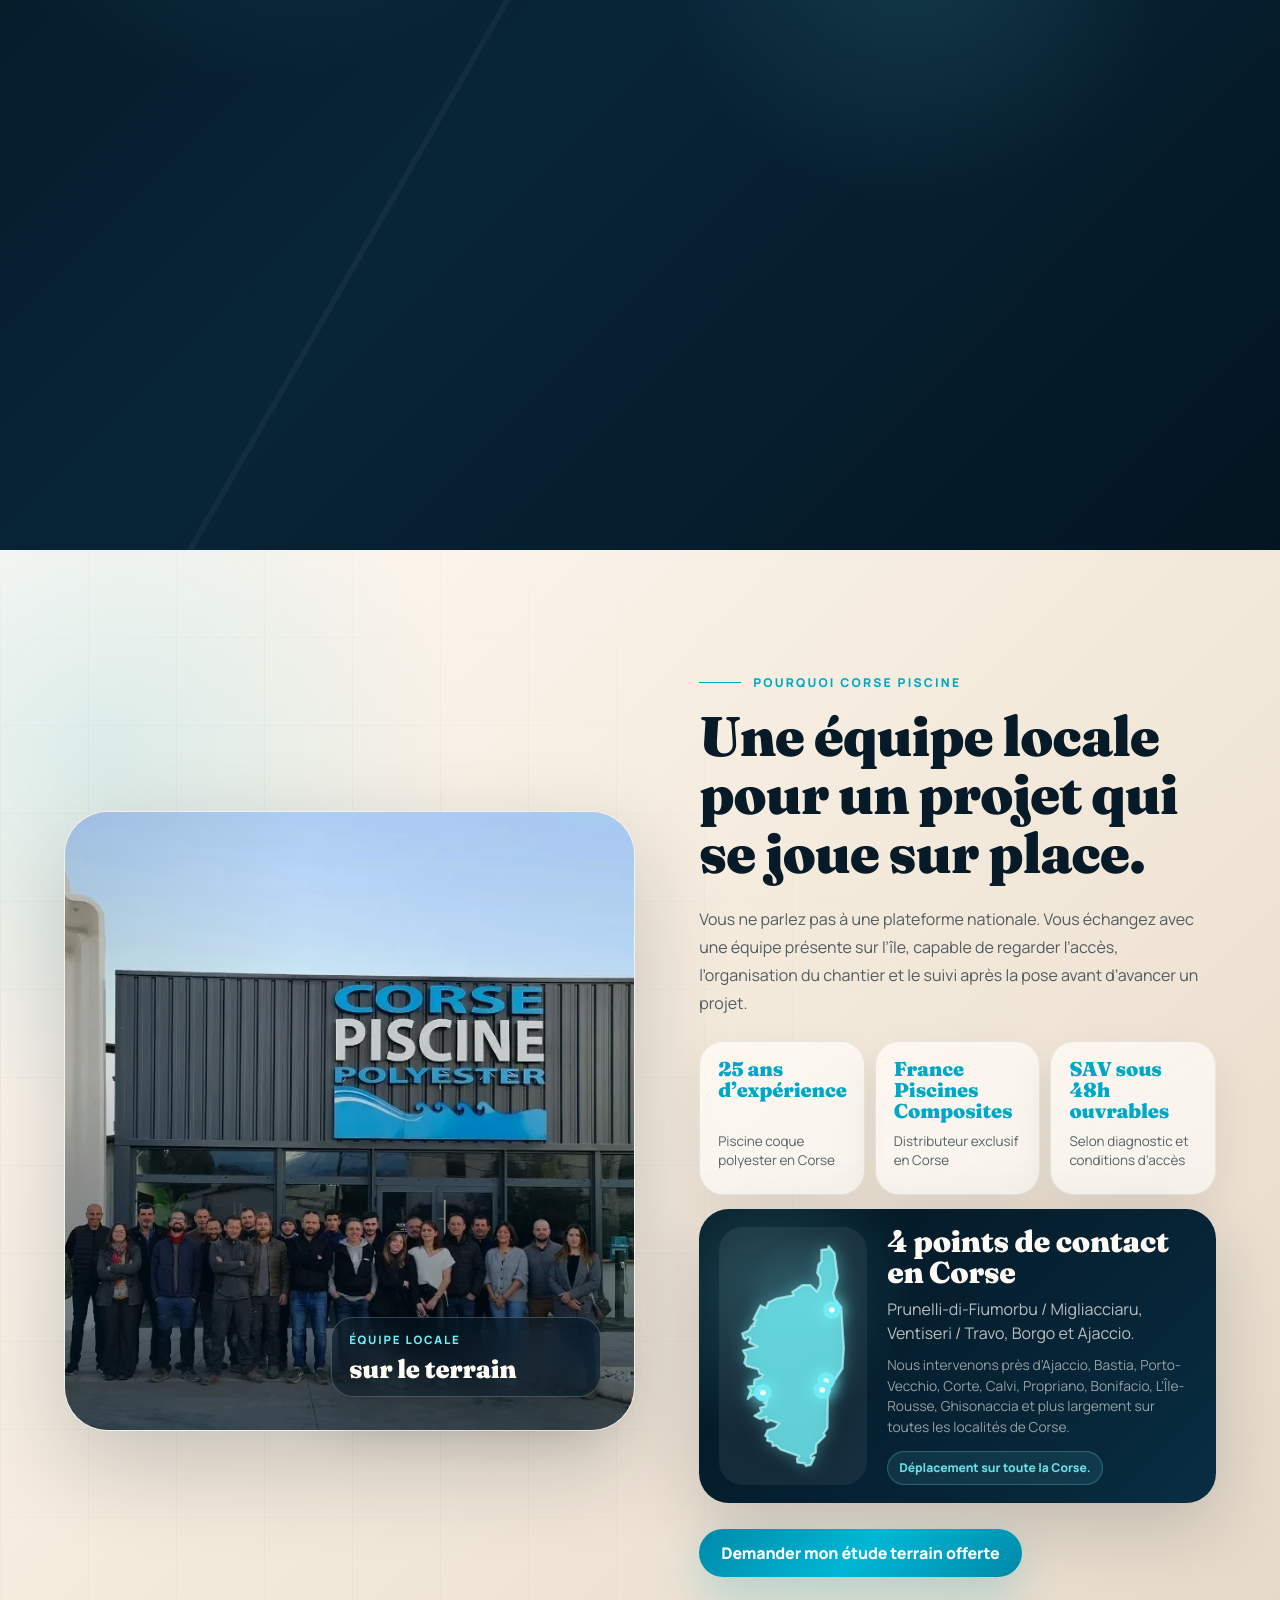
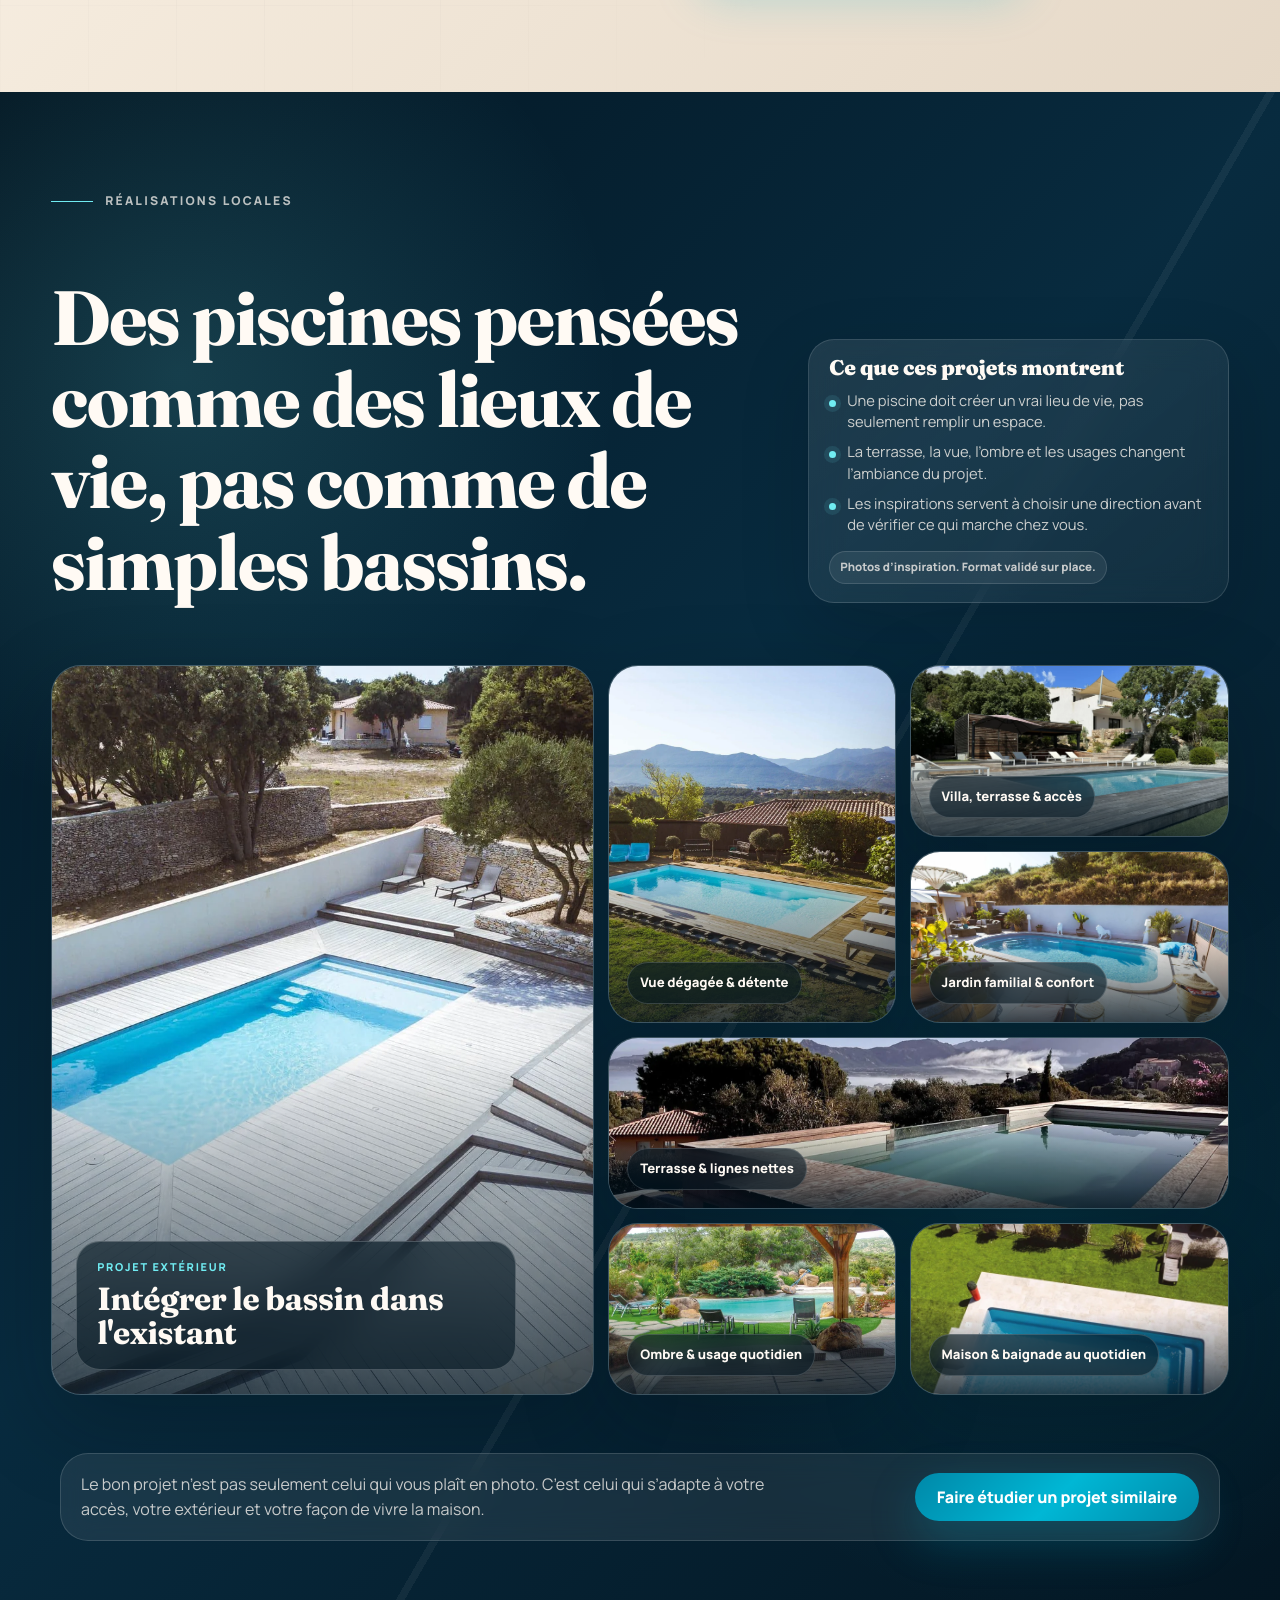
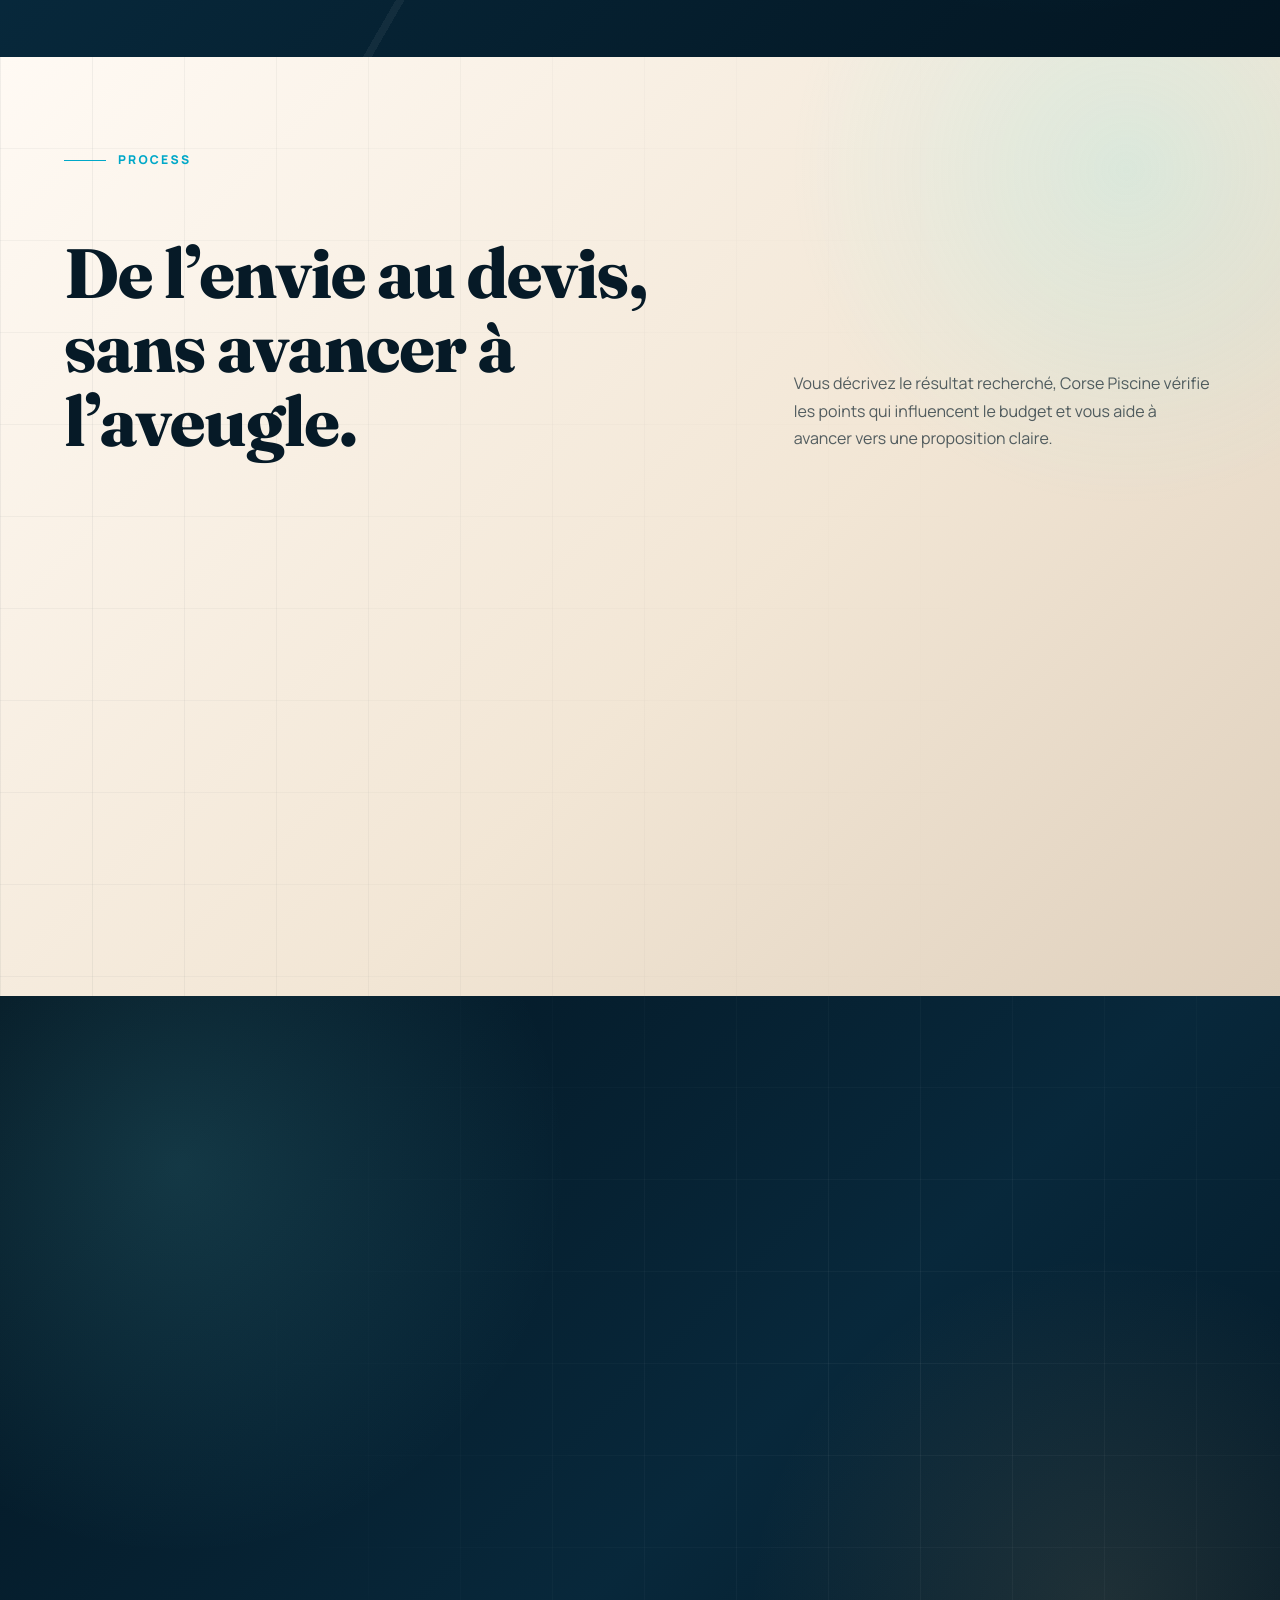
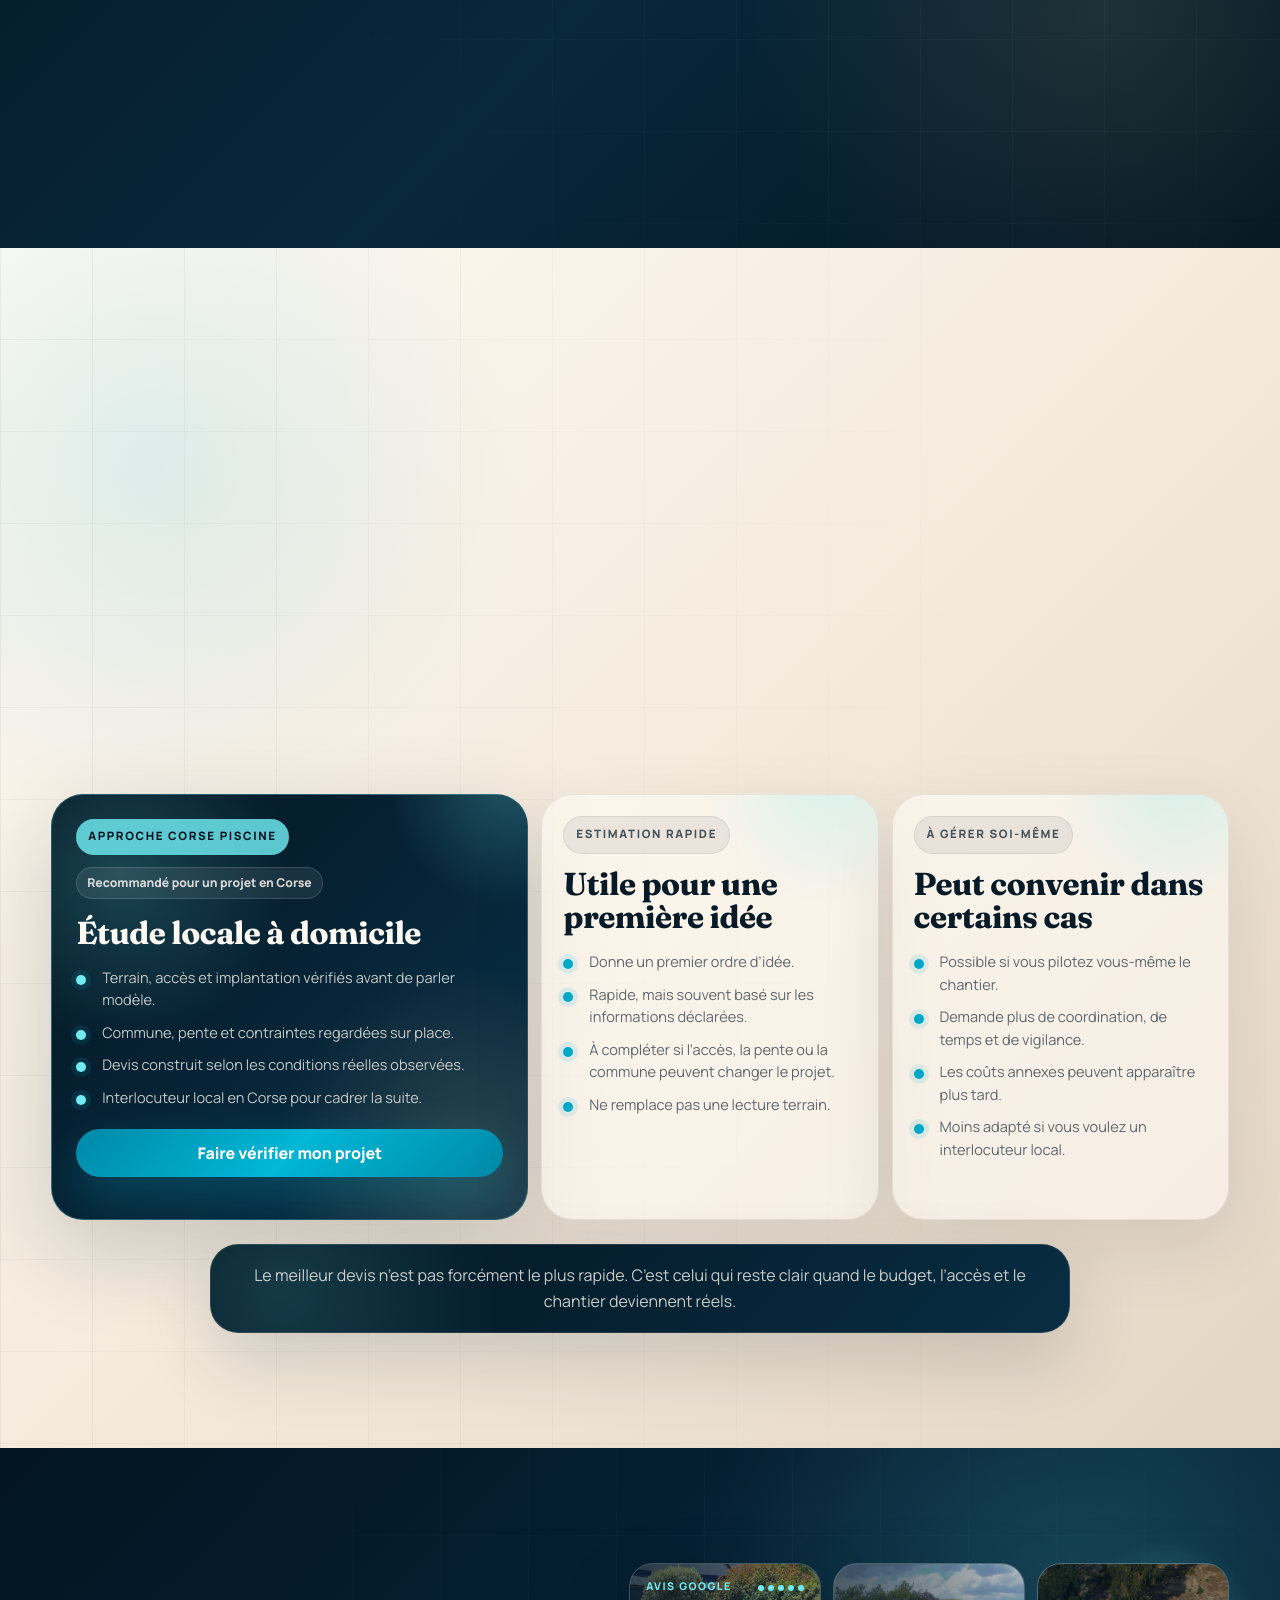
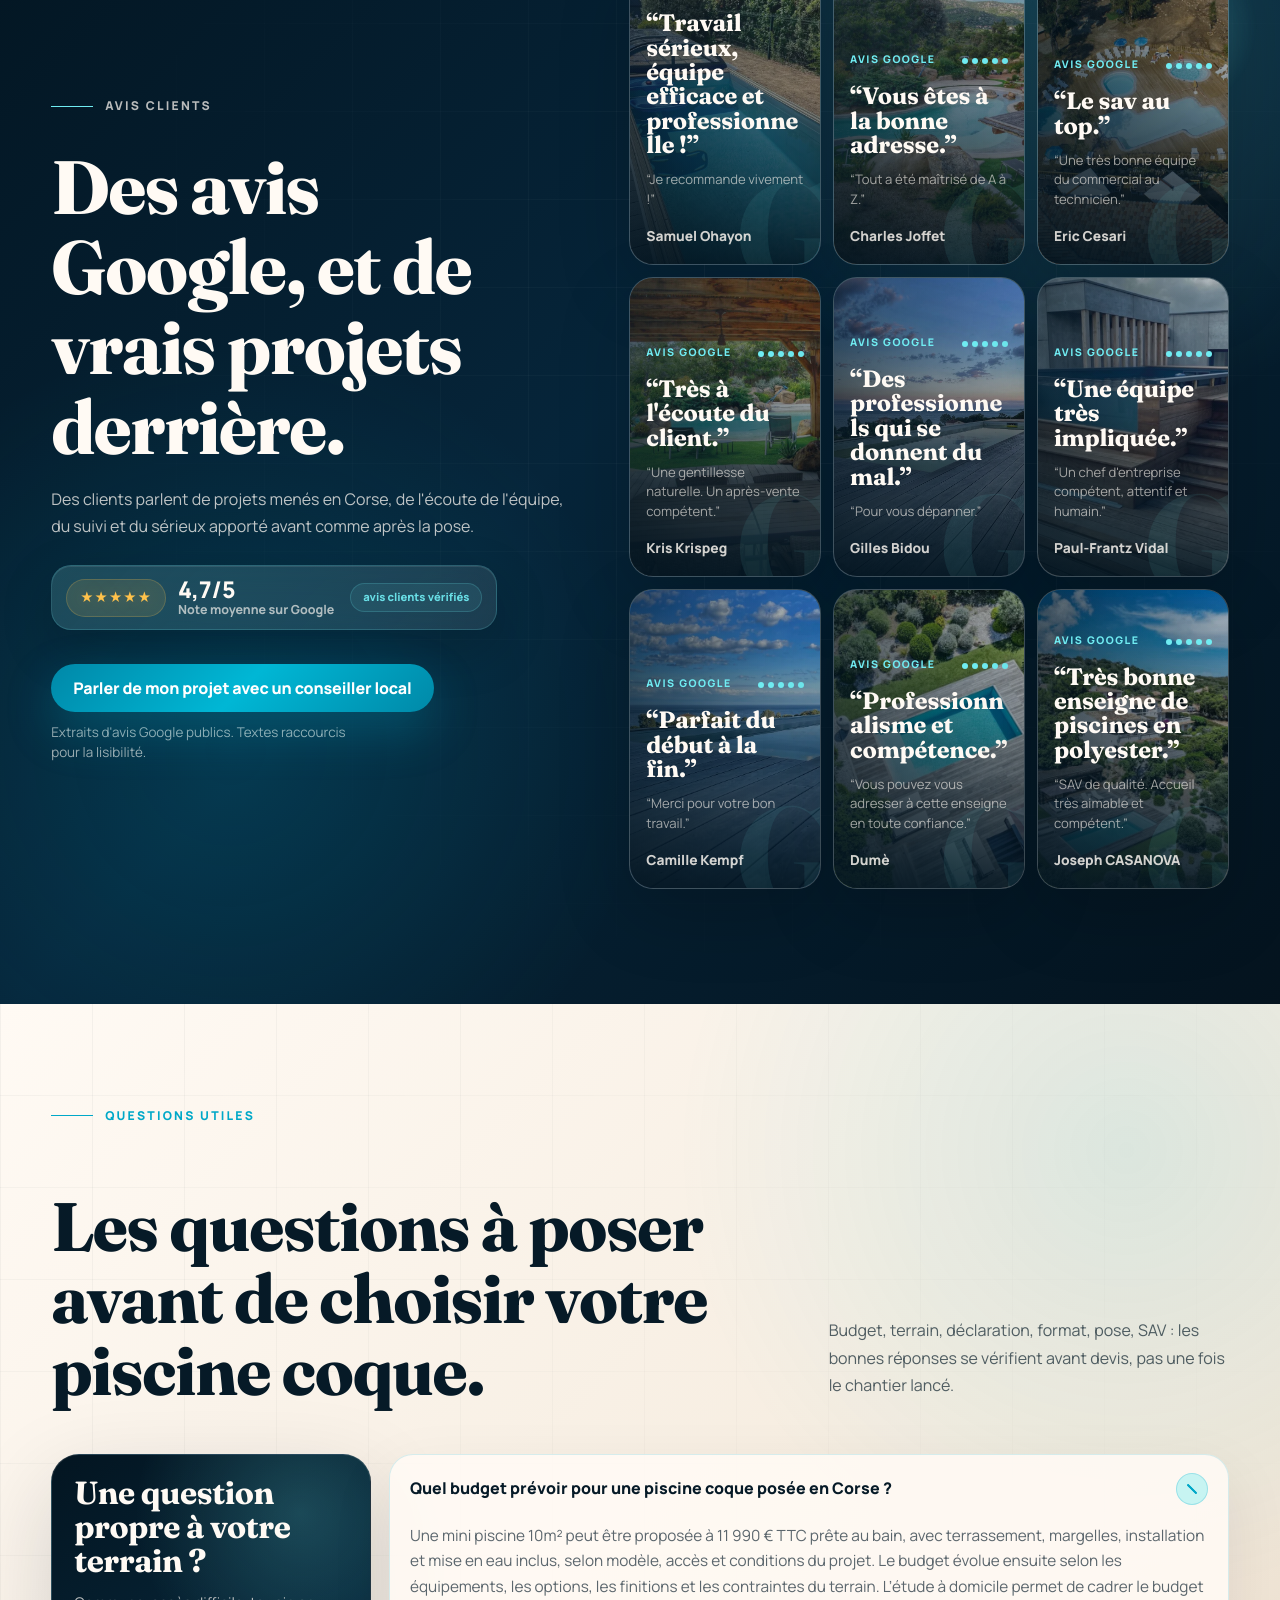
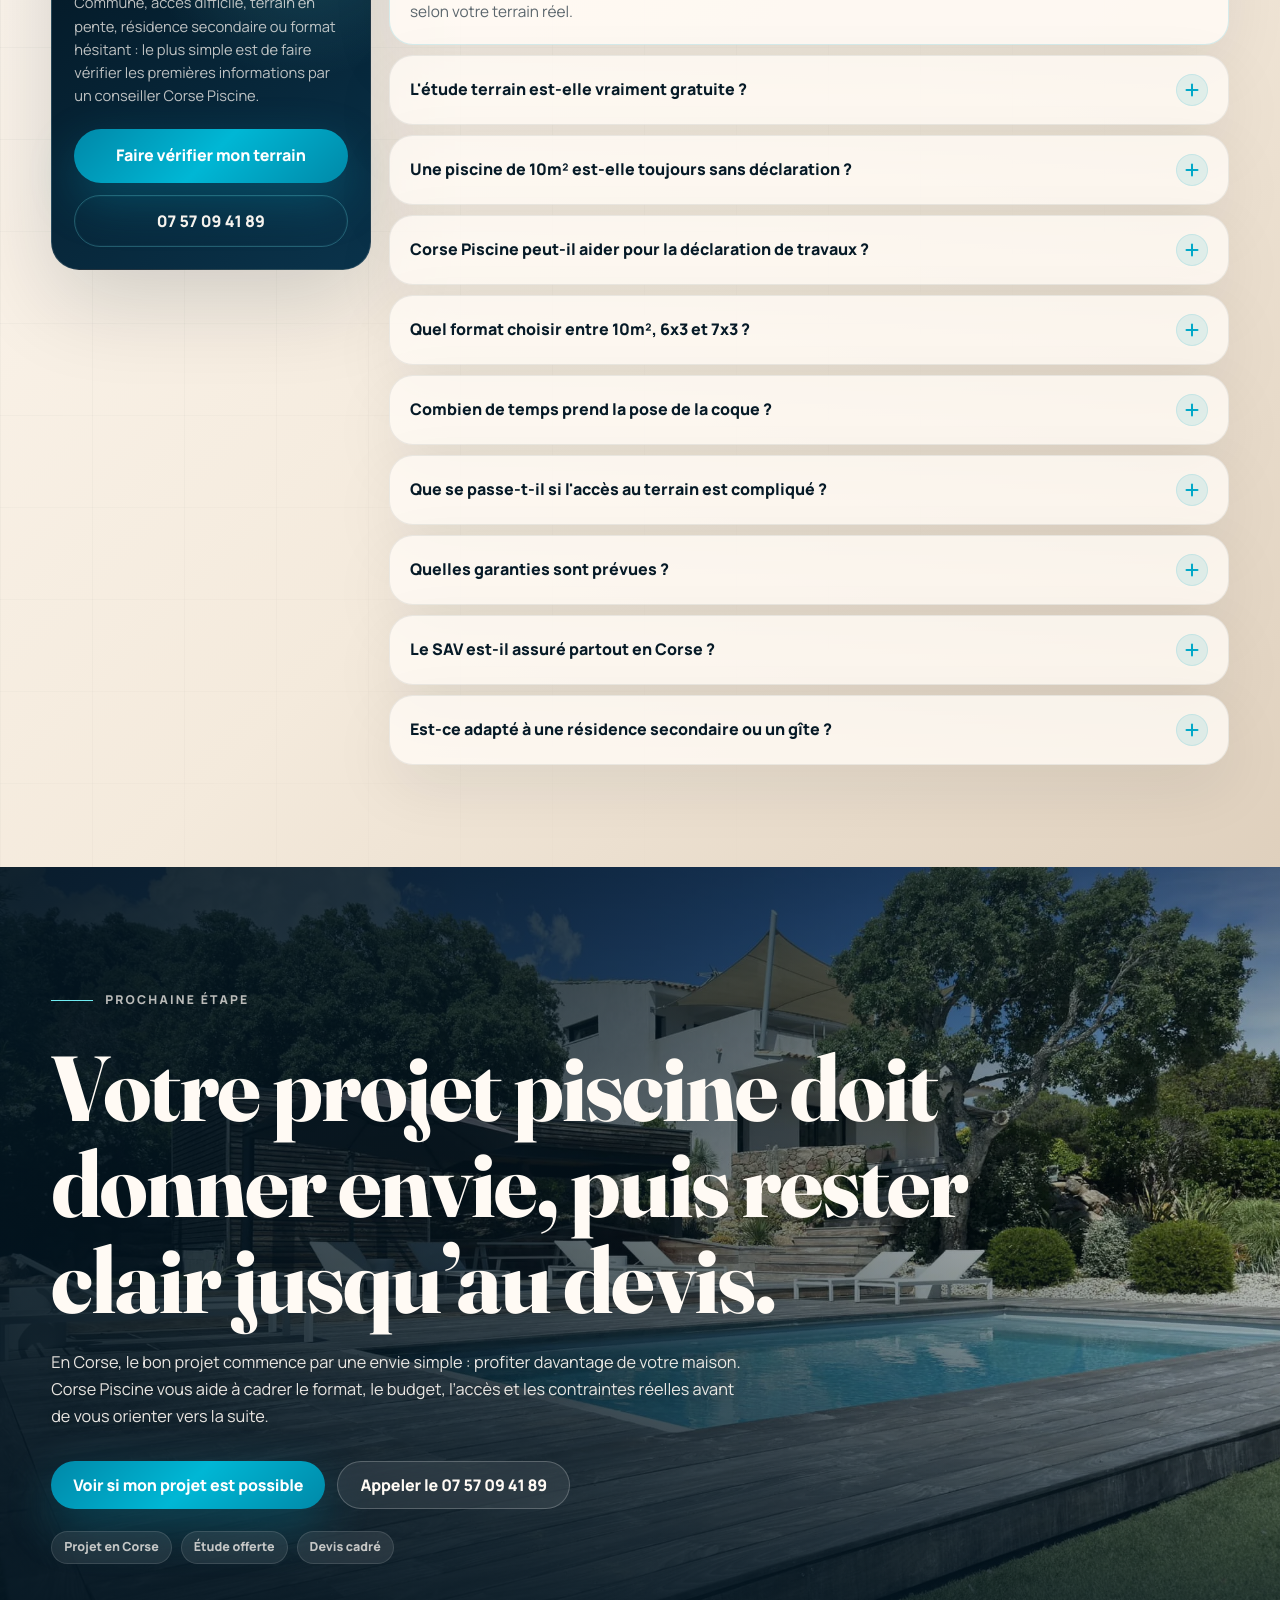
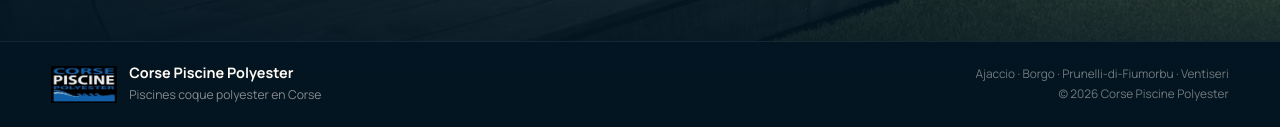
==== commit c13d389d: "Revert "Refine minimalist footer" This reverts commit e8df37552b682bed985f9aa5a8be9bd38c858ec6." ====
--- a/index.html
+++ b/index.html
@@ -1026,19 +1026,17 @@
   </main>
 
   <footer class="site-footer">
-    <div class="footer-inner">
-      <div class="footer-signature">
-        <img class="footer-logo" src="assets/cpp-logo-polyester.webp" alt="Corse Piscine Polyester">
-        <div>
-          <strong>Corse Piscine Polyester</strong>
-          <span>Piscines coque polyester en Corse</span>
-        </div>
-      </div>
-
-      <div class="footer-meta">
-        <span>Ajaccio · Borgo · Prunelli-di-Fiumorbu · Ventiseri</span>
-        <span>© 2026 Corse Piscine Polyester</span>
-      </div>
+    <div class="footer-signature">
+      <img class="footer-logo" src="assets/cpp-logo-polyester.webp" alt="Corse Piscine Polyester">
+      <div>
+        <strong>Corse Piscine Polyester</strong>
+        <span>Piscines coque polyester en Corse</span>
+      </div>
+    </div>
+
+    <div class="footer-meta">
+      <span>Ajaccio · Borgo · Prunelli-di-Fiumorbu · Ventiseri</span>
+      <span>© 2026 Corse Piscine Polyester</span>
     </div>
   </footer>
 
--- a/styles.css
+++ b/styles.css
@@ -4171,96 +4171,58 @@
 }
 
 .site-footer {
-  position: relative;
-  isolation: isolate;
-  padding: 20px clamp(18px, 4vw, 64px);
   display: grid;
+  grid-template-columns: 1fr auto;
+  gap: 22px;
+  align-items: center;
+  padding: 24px clamp(18px, 4vw, 64px);
   color: rgba(255, 250, 244, 0.64);
   background:
-    radial-gradient(circle at 50% 0%, rgba(112, 236, 242, 0.08), transparent 34%),
-    linear-gradient(180deg, #041a28 0%, #031521 100%);
+    linear-gradient(180deg, rgba(3, 21, 33, 0.98), #031521);
   border-top: 1px solid rgba(255, 255, 255, 0.075);
-}
-
-.site-footer::before {
-  position: absolute;
-  z-index: -1;
-  top: 0;
-  left: clamp(18px, 4vw, 64px);
-  right: clamp(18px, 4vw, 64px);
-  height: 1px;
-  content: "";
-  background: linear-gradient(90deg, transparent, rgba(112, 236, 242, 0.2), transparent);
-}
-
-.footer-inner {
-  display: grid;
-  grid-template-columns: auto 1fr;
-  gap: clamp(18px, 4vw, 44px);
-  align-items: center;
-  width: min(1180px, 100%);
-  margin: 0 auto;
 }
 
 .footer-signature {
   display: inline-flex;
   align-items: center;
   min-width: 0;
-  gap: 11px;
+  gap: 12px;
 }
 
 .footer-logo {
   display: block;
   flex: 0 0 auto;
-  width: 54px;
+  width: 66px;
   height: auto;
-  opacity: 0.95;
+  opacity: 0.92;
 }
 
 .site-footer strong {
   display: block;
   color: var(--white);
-  font-size: 0.92rem;
-  font-weight: 850;
+  font-size: 0.9rem;
   line-height: 1.16;
 }
 
 .site-footer span {
   display: block;
-  color: rgba(255, 250, 244, 0.54);
+  color: rgba(255, 250, 244, 0.52);
   margin-top: 4px;
   font-size: 0.76rem;
   line-height: 1.4;
 }
 
 .footer-meta {
-  display: flex;
-  flex-wrap: wrap;
-  justify-content: flex-end;
-  gap: 8px 14px;
+  display: grid;
+  justify-items: end;
+  gap: 4px;
   text-align: right;
 }
 
 .footer-meta span {
   margin: 0;
-  color: rgba(255, 250, 244, 0.46);
+  color: rgba(255, 250, 244, 0.44);
   font-size: 0.74rem;
-}
-
-.footer-meta span + span {
-  position: relative;
-}
-
-.footer-meta span + span::before {
-  position: absolute;
-  top: 50%;
-  left: -8px;
-  width: 3px;
-  height: 3px;
-  content: "";
-  background: rgba(112, 236, 242, 0.42);
-  border-radius: 50%;
-  transform: translateY(-50%);
 }
 
 [data-reveal] {
@@ -6035,42 +5997,36 @@
   }
 
   .site-footer {
-    padding: 18px 16px 22px;
-    text-align: center;
-  }
-
-  .footer-inner {
+    display: grid;
     grid-template-columns: 1fr;
     justify-items: center;
-    gap: 10px;
+    gap: 12px;
+    padding: 22px 16px 30px;
+    text-align: center;
   }
 
   .footer-signature {
     justify-content: center;
-    gap: 9px;
+    gap: 10px;
   }
 
   .footer-logo {
-    width: 48px;
+    width: 62px;
   }
 
   .site-footer strong {
-    font-size: 0.86rem;
+    font-size: 0.88rem;
   }
 
   .site-footer span {
-    font-size: 0.72rem;
+    font-size: 0.74rem;
   }
 
   .footer-meta {
-    justify-content: center;
-    gap: 4px 10px;
-    max-width: 36ch;
+    justify-items: center;
+    gap: 5px;
+    max-width: 30ch;
     text-align: center;
-  }
-
-  .footer-meta span + span::before {
-    display: none;
   }
 
   .review-feature {
